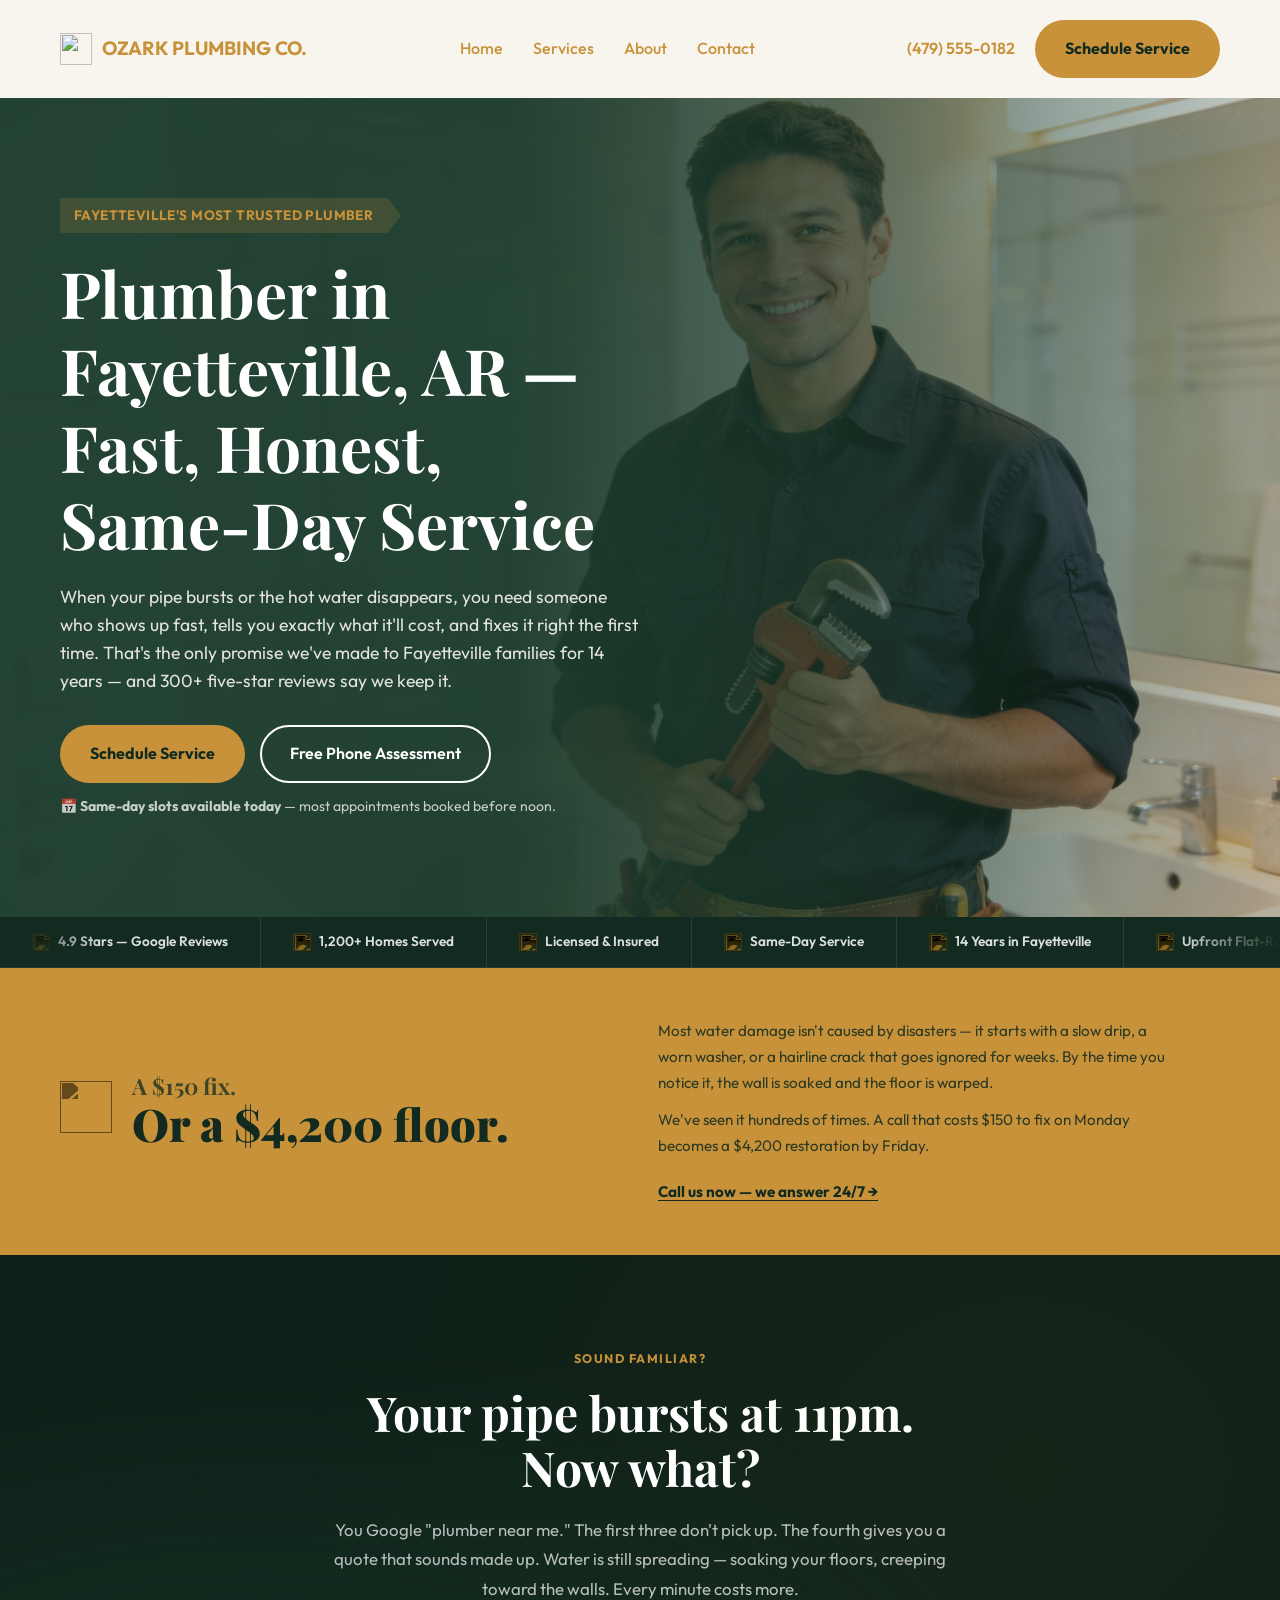
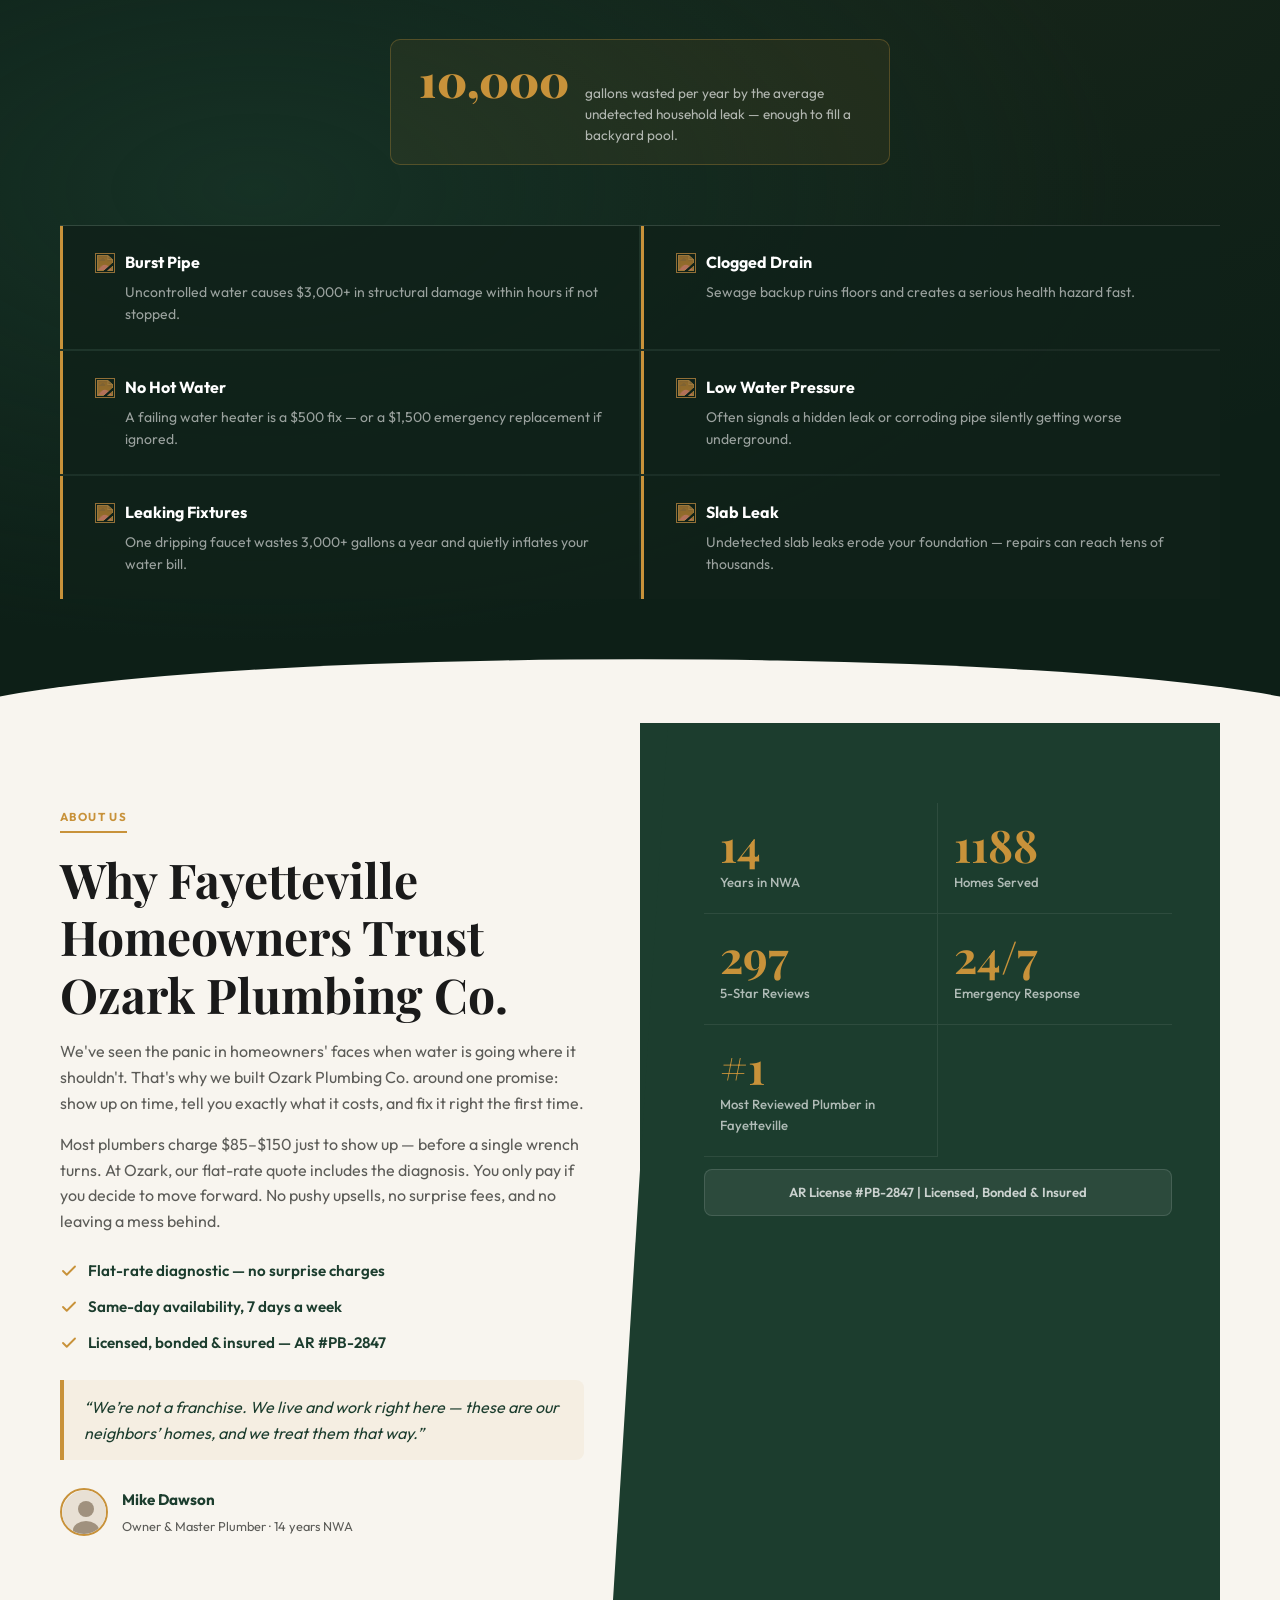
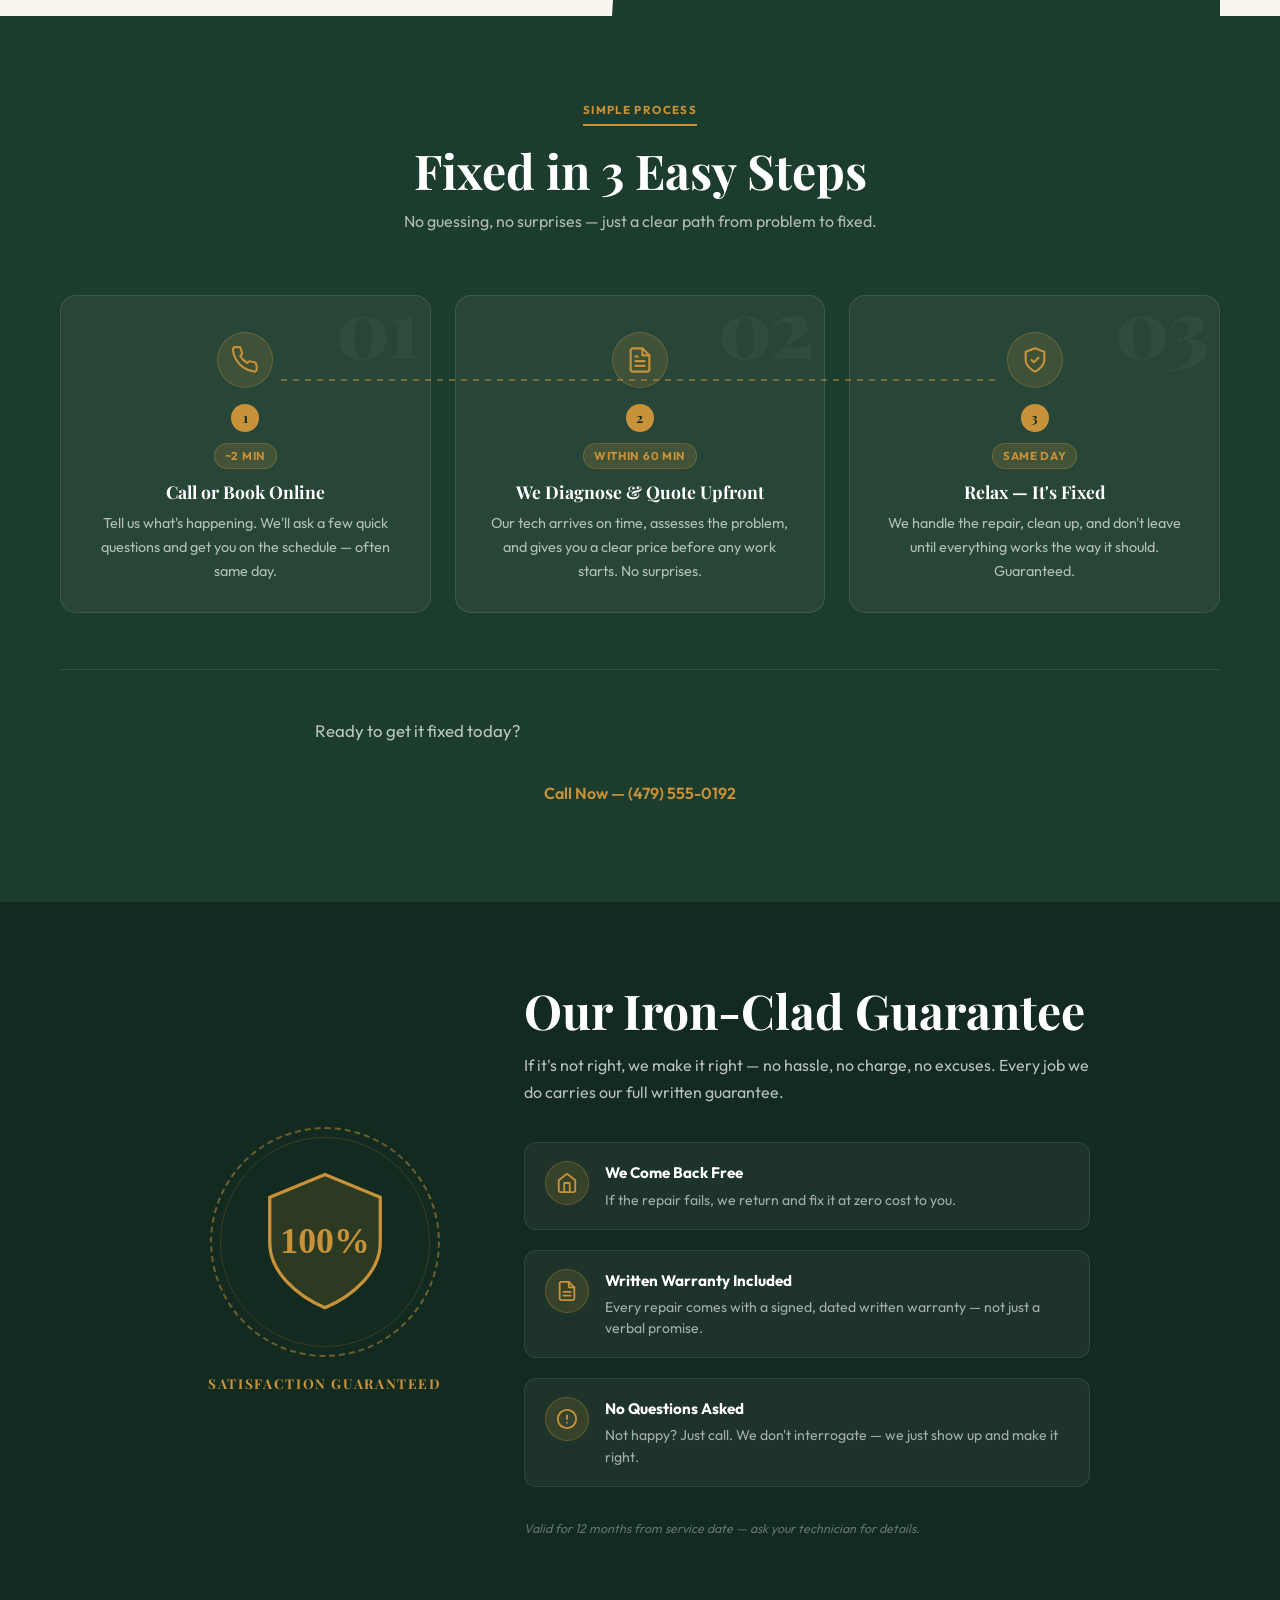
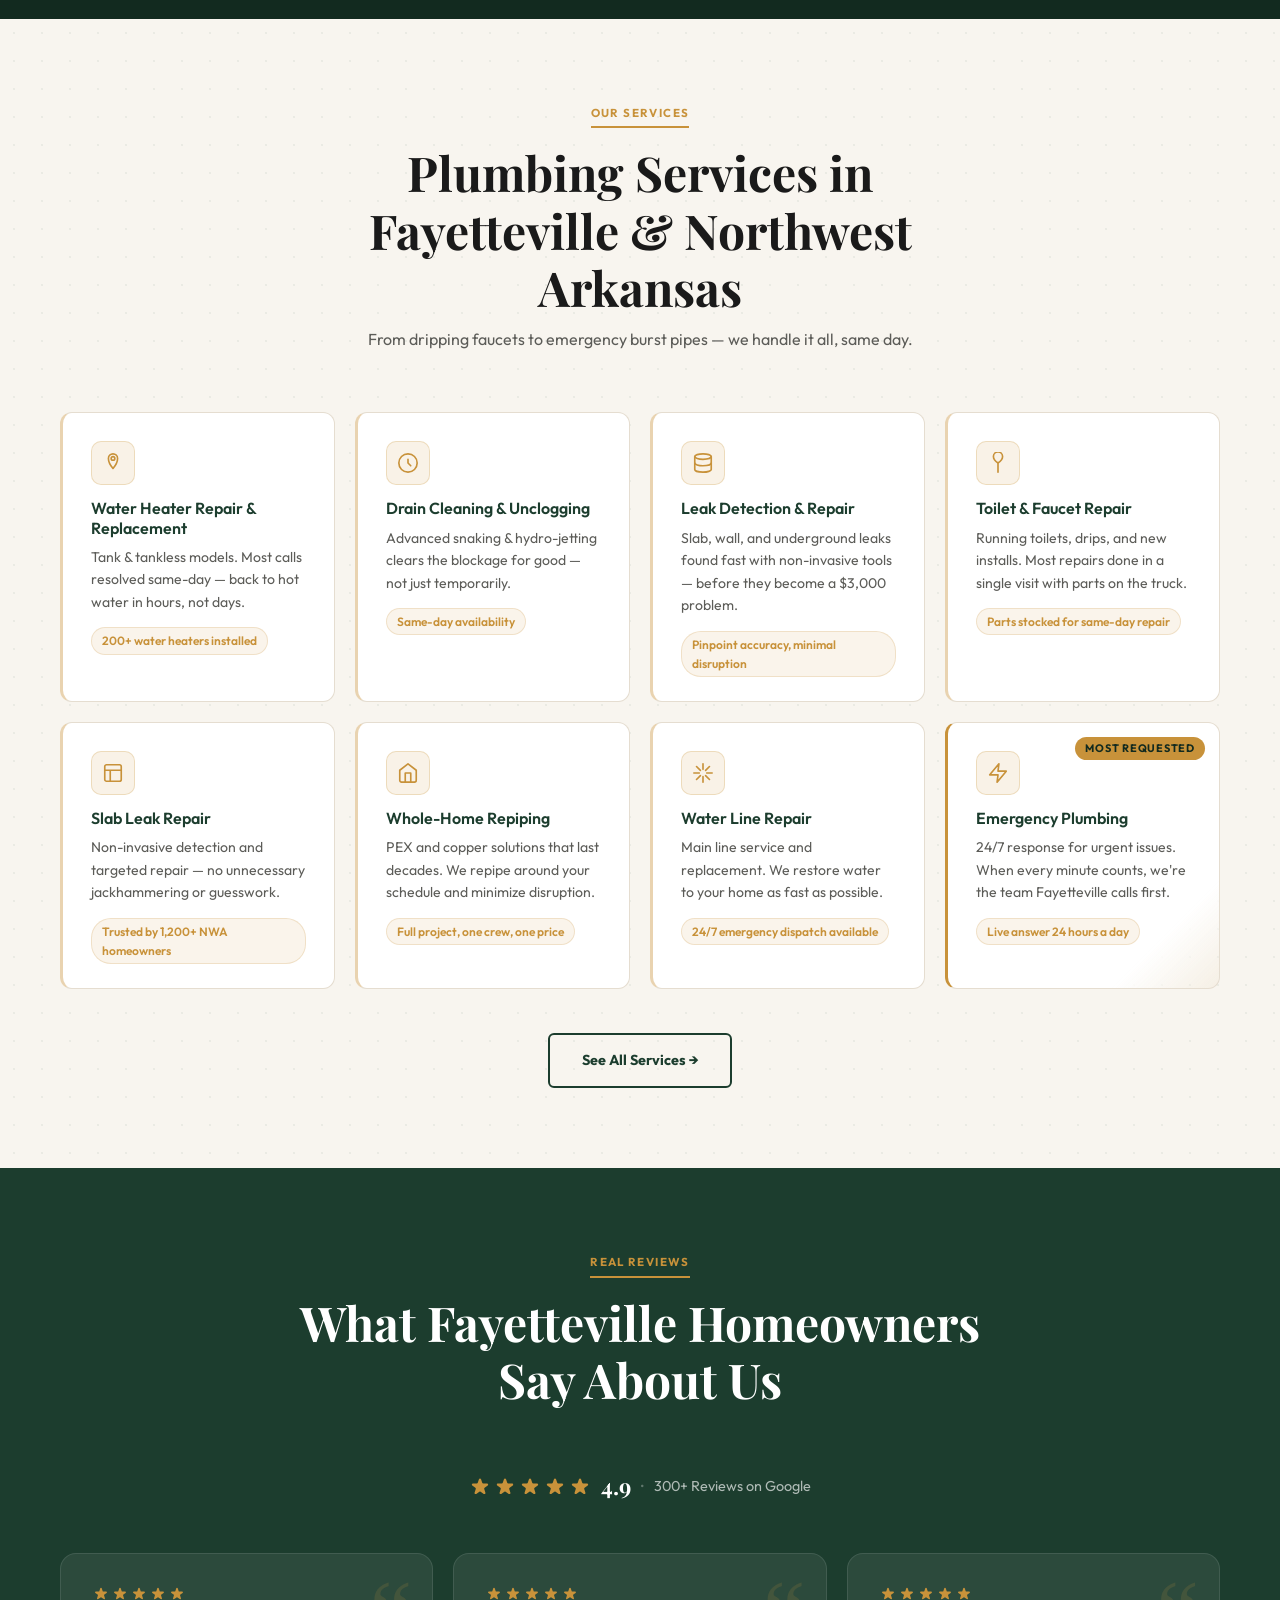
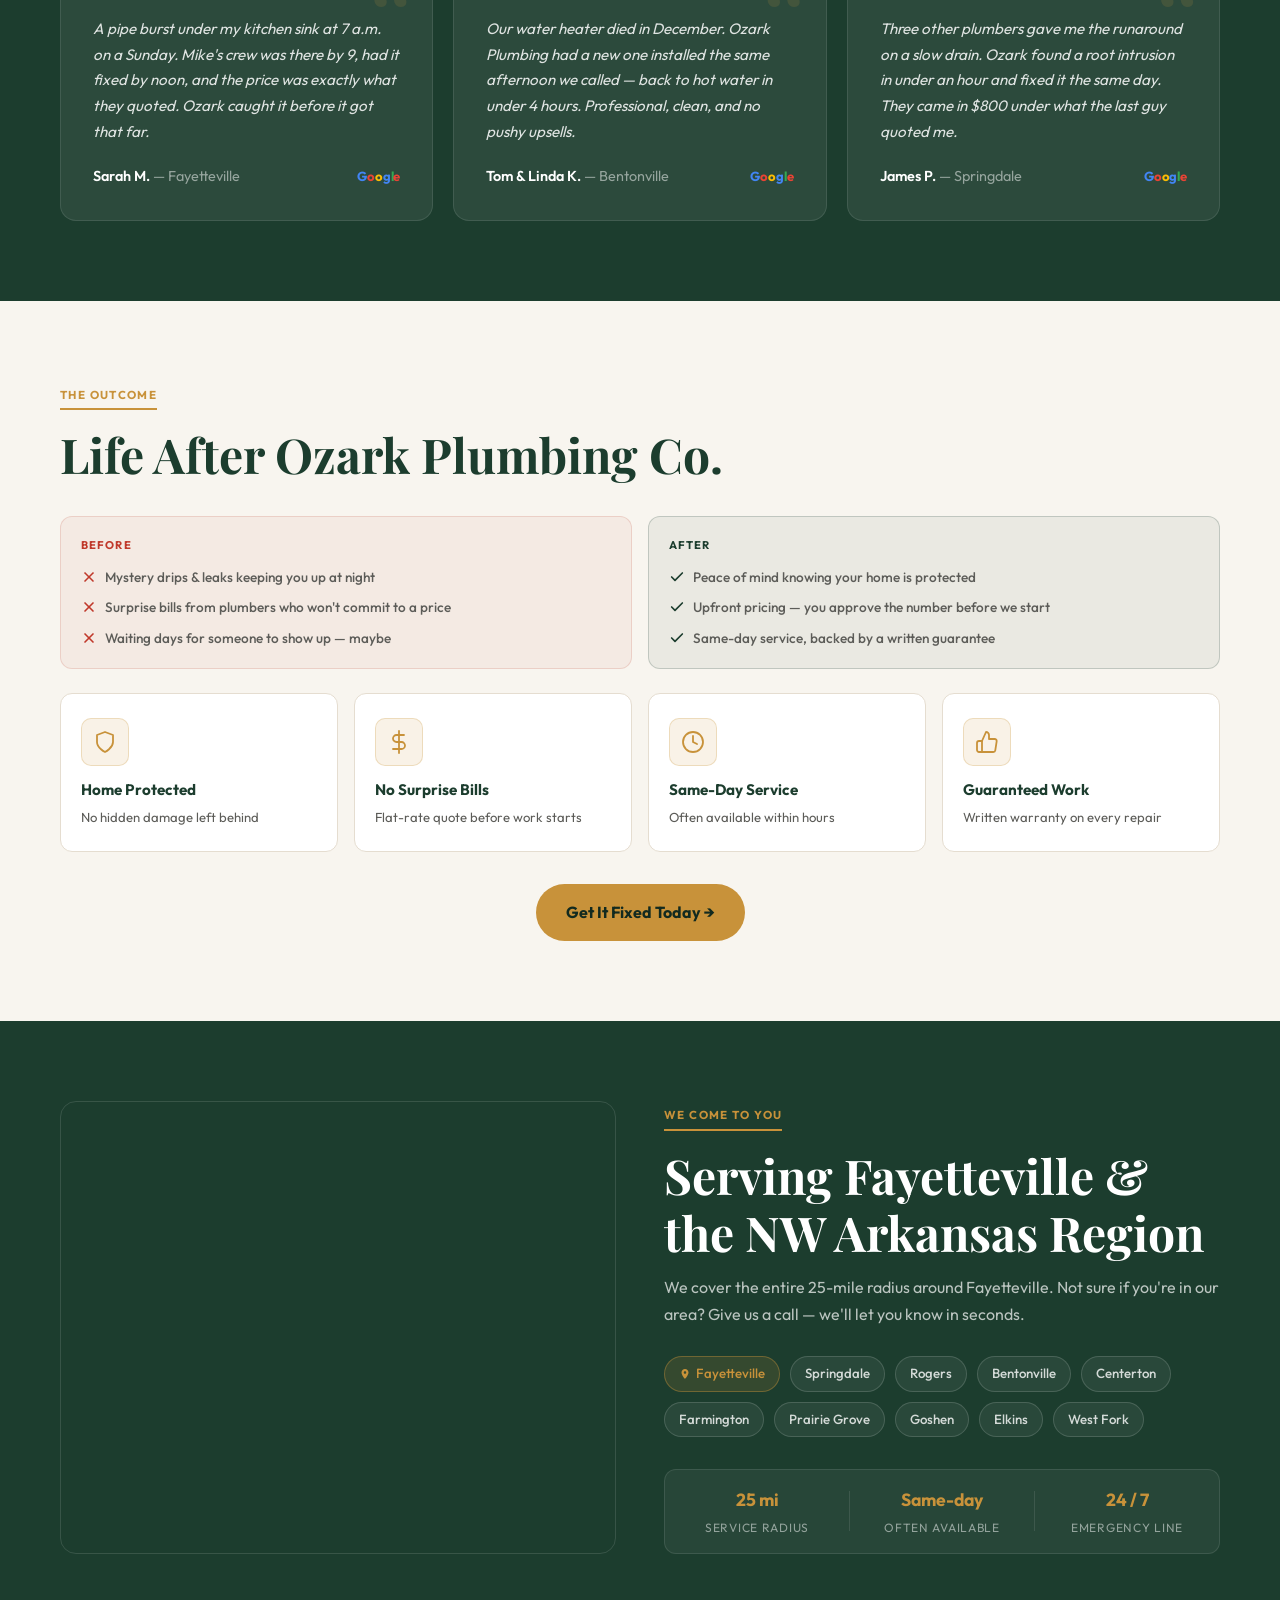
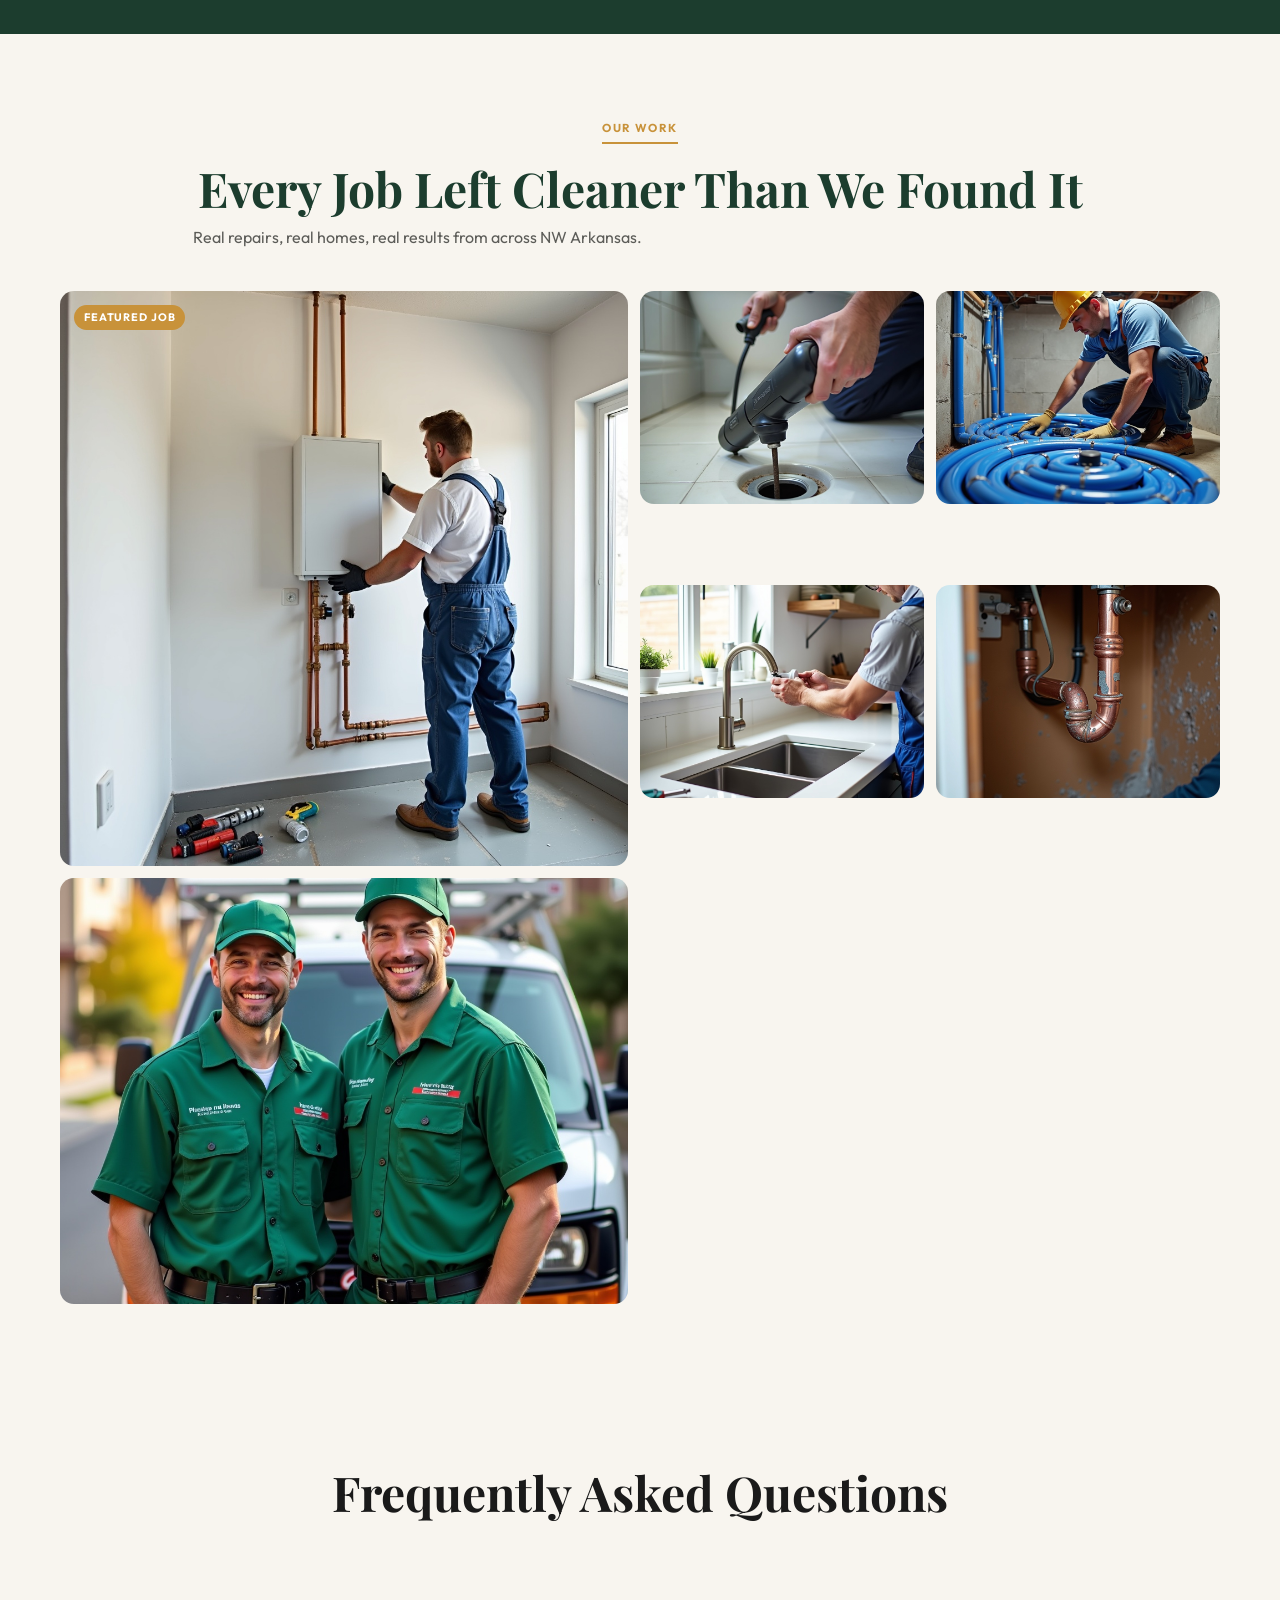
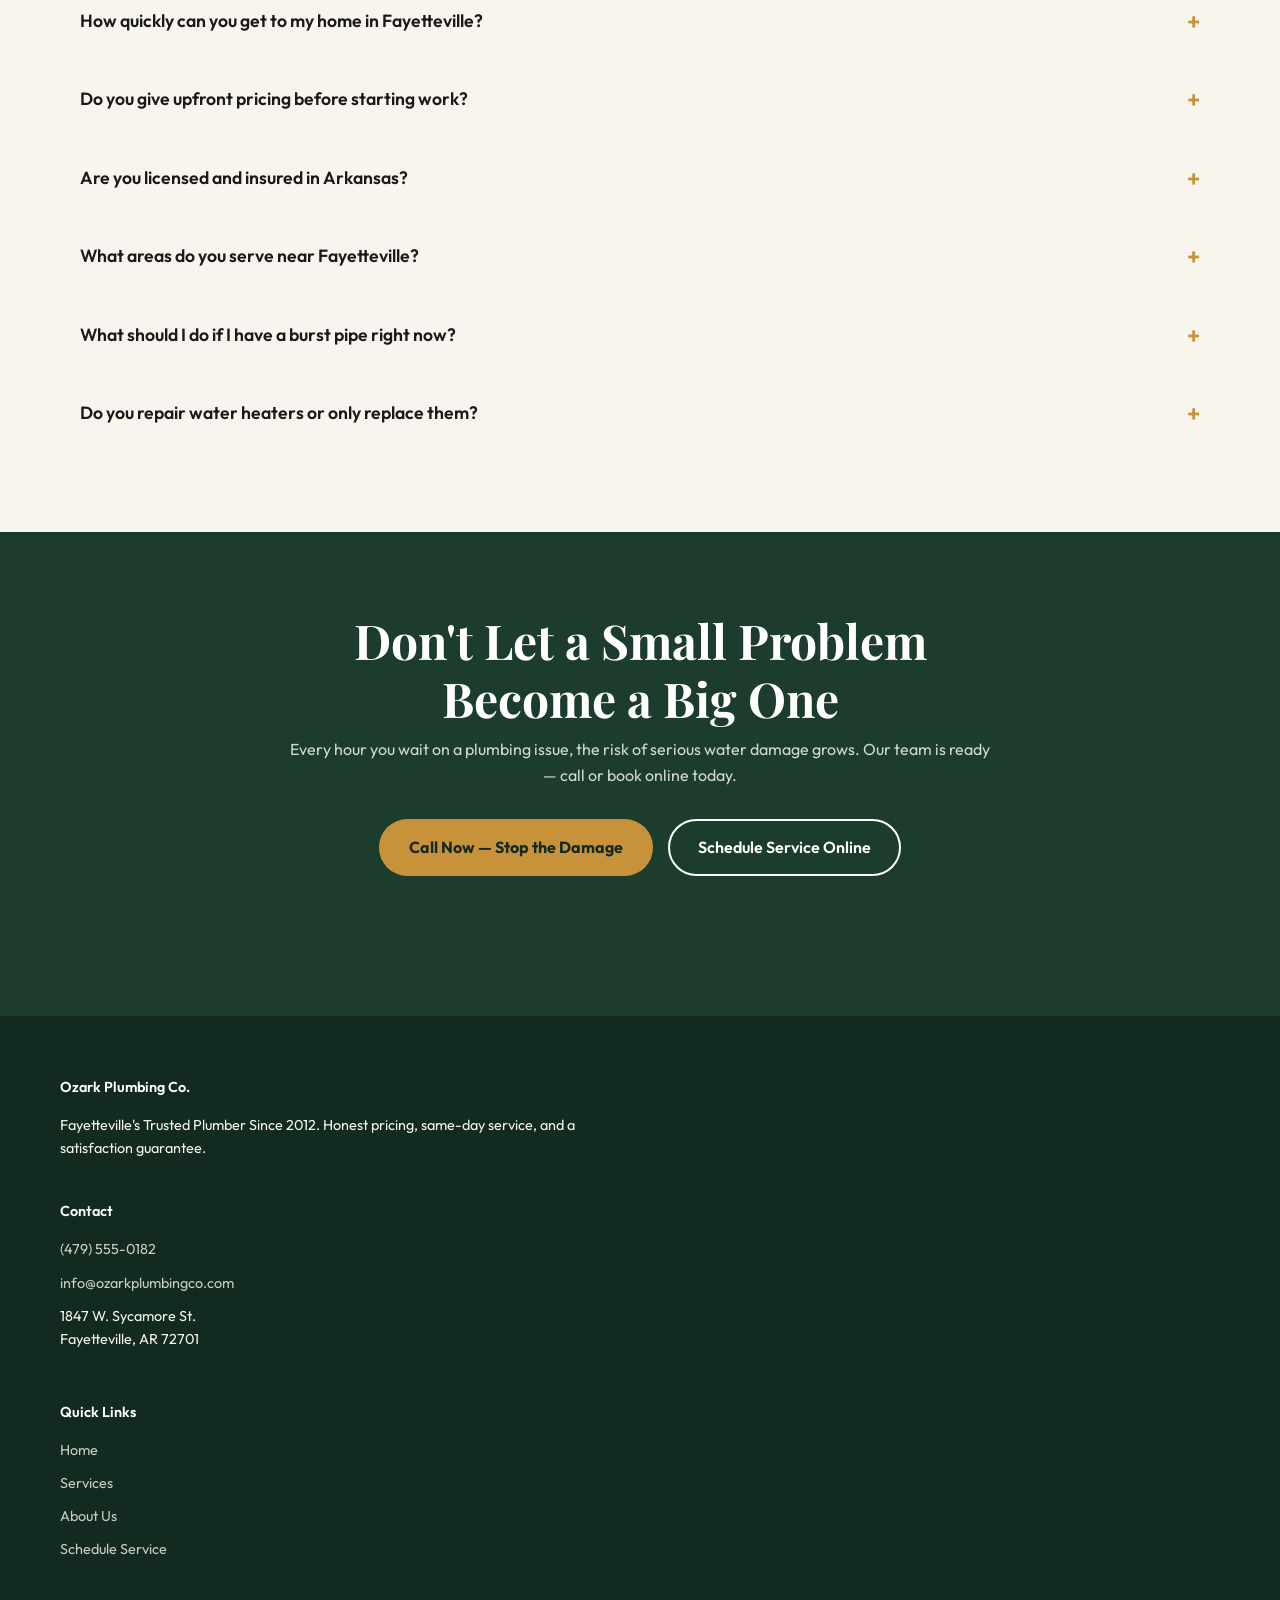
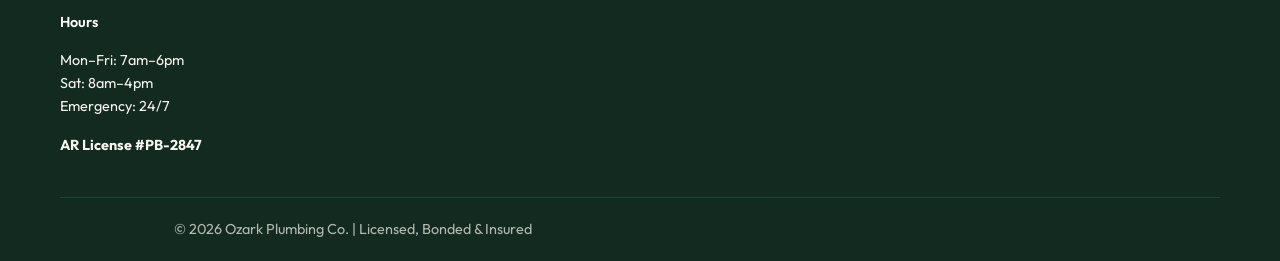
==== index.html @ b58ed6fa "Add AI-generated gallery images for all 6 gallery cards" ====
<!doctype html>
<html lang="en">
  <head>
    <meta charset="UTF-8" />
    <meta name="viewport" content="width=device-width, initial-scale=1.0" />
    <title>
      Plumber Fayetteville AR | Same-Day Service | Ozark Plumbing Co.
    </title>
    <meta
      name="description"
      content="Licensed Fayetteville plumber with 14 years of experience. Upfront pricing, same-day service, and a satisfaction guarantee. Call (479) 555-0182."
    />

    <link rel="preconnect" href="https://fonts.googleapis.com" />
    <link rel="preconnect" href="https://fonts.gstatic.com" crossorigin />
    <link
      href="https://fonts.googleapis.com/css2?family=Playfair+Display:wght@700;900&family=Outfit:wght@400;500;600;700&display=swap"
      rel="stylesheet"
    />

    <link rel="stylesheet" href="css/styles.css" />
    <script src="https://unpkg.com/heroicons@2.1.3/24/outline/index.js"></script>

    <script type="application/ld+json">
      {
        "@context": "https://schema.org",
        "@type": "PlumbingService",
        "name": "Ozark Plumbing Co.",
        "description": "Licensed plumbing company serving Fayetteville AR and Northwest Arkansas. Specializing in same-day repairs, water heaters, drain cleaning, leak detection, and 24/7 emergency plumbing.",
        "url": "https://www.ozarkplumbingco.com",
        "telephone": "+14795550182",
        "email": "info@ozarkplumbingco.com",
        "address": {
          "@type": "PostalAddress",
          "streetAddress": "1847 W. Sycamore St.",
          "addressLocality": "Fayetteville",
          "addressRegion": "AR",
          "postalCode": "72701",
          "addressCountry": "US"
        },
        "geo": {
          "@type": "GeoCoordinates",
          "latitude": 36.0626,
          "longitude": -94.1574
        },
        "areaServed": [
          "Fayetteville AR",
          "Springdale AR",
          "Rogers AR",
          "Bentonville AR",
          "Centerton AR",
          "Farmington AR",
          "Prairie Grove AR",
          "Goshen AR",
          "Elkins AR",
          "West Fork AR"
        ],
        "openingHoursSpecification": [
          {
            "@type": "OpeningHoursSpecification",
            "dayOfWeek": [
              "Monday",
              "Tuesday",
              "Wednesday",
              "Thursday",
              "Friday"
            ],
            "opens": "07:00",
            "closes": "18:00"
          },
          {
            "@type": "OpeningHoursSpecification",
            "dayOfWeek": ["Saturday"],
            "opens": "08:00",
            "closes": "16:00"
          }
        ],
        "foundingDate": "2012",
        "hasCredential": "Arkansas Plumbing License #PB-2847",
        "priceRange": "$$",
        "sameAs": []
      }
    </script>
    <script type="application/ld+json">
      {
        "@context": "https://schema.org",
        "@type": "FAQPage",
        "mainEntity": [
          {
            "@type": "Question",
            "name": "How quickly can you get to my home in Fayetteville?",
            "acceptedAnswer": {
              "@type": "Answer",
              "text": "For standard appointments, we offer same-day service Monday through Friday 7am–6pm and Saturday 8am–4pm. For emergencies, we offer 24/7 dispatch. Most Fayetteville customers see a technician within 2–4 hours of calling."
            }
          },
          {
            "@type": "Question",
            "name": "Do you give upfront pricing before starting work?",
            "acceptedAnswer": {
              "@type": "Answer",
              "text": "Yes. Every technician provides a written quote before any work begins. We use transparent, flat-rate pricing — no hourly surprises or hidden fees."
            }
          },
          {
            "@type": "Question",
            "name": "Are you licensed and insured in Arkansas?",
            "acceptedAnswer": {
              "@type": "Answer",
              "text": "Yes. Ozark Plumbing Co. holds Arkansas Plumbing License #PB-2847 and carries full liability insurance and bonding. Technicians are background-checked and trained to Arkansas state code."
            }
          },
          {
            "@type": "Question",
            "name": "What areas do you serve near Fayetteville?",
            "acceptedAnswer": {
              "@type": "Answer",
              "text": "We serve a 25-mile radius around Fayetteville, including Springdale, Rogers, Bentonville, Centerton, Farmington, Prairie Grove, Goshen, Elkins, and West Fork."
            }
          },
          {
            "@type": "Question",
            "name": "What should I do if I have a burst pipe right now?",
            "acceptedAnswer": {
              "@type": "Answer",
              "text": "Shut off your main water supply valve, then call us at (479) 555-0182 — we answer 24/7. Open faucets to relieve remaining pressure and move valuables away from standing water."
            }
          },
          {
            "@type": "Question",
            "name": "Do you repair water heaters or only replace them?",
            "acceptedAnswer": {
              "@type": "Answer",
              "text": "We do both. Our technicians diagnose whether your water heater can be repaired or needs replacement. We service all major brands and install both tank and tankless units, usually same-day."
            }
          }
        ]
      }
    </script>
  </head>
  <body>
    <!-- ============================== HEADER ============================== -->
    <header id="site-header">
      <div class="container header-container">
        <a href="#" class="logo">
          <img
            src="https://unpkg.com/heroicons@2.1.3/24/outline/wrench-screwdriver.svg"
            class="logo__icon"
          />
          <span>OZARK PLUMBING CO.</span>
        </a>
        <nav class="main-nav">
          <ul>
            <li><a href="index.html">Home</a></li>
            <li><a href="services.html">Services</a></li>
            <li><a href="about.html">About</a></li>
            <li><a href="contact.html">Contact</a></li>
          </ul>
        </nav>
        <div class="header-contact">
          <a href="tel:+14795550182" class="header-phone">(479) 555-0182</a>
          <a href="contact.html" class="btn btn--primary">Schedule Service</a>
        </div>
        <button class="hamburger" aria-label="Open menu">
          <span></span>
          <span></span>
          <span></span>
        </button>
      </div>
    </header>

    <nav class="mobile-nav">
      <ul>
        <li><a href="index.html">Home</a></li>
        <li><a href="services.html">Services</a></li>
        <li><a href="about.html">About</a></li>
        <li><a href="contact.html">Contact</a></li>
        <li>
          <a href="contact.html" class="btn btn--primary">Schedule Service</a>
        </li>
      </ul>
    </nav>

    <main>
      <!-- ============================== HERO ============================== -->
      <section class="section-hero">
        <div class="container hero-container">
          <div class="hero__content">
            <span class="hero__eyebrow"
              >Fayetteville's Most Trusted Plumber</span
            >
            <h1 class="hero__headline">
              Plumber in Fayetteville, AR — Fast, Honest, Same-Day Service
            </h1>
            <p class="hero__subheadline">
              When your pipe bursts or the hot water disappears, you need
              someone who shows up fast, tells you exactly what it'll cost, and
              fixes it right the first time. That's the only promise we've made
              to Fayetteville families for 14 years — and 300+ five-star reviews
              say we keep it.
            </p>
            <div class="hero__cta-group">
              <a href="contact.html" class="btn btn--primary"
                >Schedule Service</a
              >
              <a href="tel:+14795550182" class="btn btn--secondary"
                >Free Phone Assessment</a
              >
            </div>
            <p class="hero__availability">
              📅 <strong>Same-day slots available today</strong> — most
              appointments booked before noon.
            </p>
          </div>
        </div>
      </section>

      <!-- ============================== TRUST BAR ============================== -->
      <section class="section-trust-bar">
        <div class="marquee" aria-hidden="true">
          <div class="marquee__track">
            <div class="trust-bar__item">
              <img
                src="https://unpkg.com/heroicons@2.1.3/24/solid/star.svg"
              /><span>4.9 Stars — Google Reviews</span>
            </div>
            <div class="trust-bar__item">
              <img
                src="https://unpkg.com/heroicons@2.1.3/24/solid/home-modern.svg"
              /><span>1,200+ Homes Served</span>
            </div>
            <div class="trust-bar__item">
              <img
                src="https://unpkg.com/heroicons@2.1.3/24/solid/shield-check.svg"
              /><span>Licensed &amp; Insured</span>
            </div>
            <div class="trust-bar__item">
              <img
                src="https://unpkg.com/heroicons@2.1.3/24/solid/bolt.svg"
              /><span>Same-Day Service</span>
            </div>
            <div class="trust-bar__item">
              <img
                src="https://unpkg.com/heroicons@2.1.3/24/solid/clock.svg"
              /><span>14 Years in Fayetteville</span>
            </div>
            <div class="trust-bar__item">
              <img
                src="https://unpkg.com/heroicons@2.1.3/24/solid/wrench-screwdriver.svg"
              /><span>Upfront Flat-Rate Pricing</span>
            </div>
            <!-- duplicate for seamless loop -->
            <div class="trust-bar__item">
              <img
                src="https://unpkg.com/heroicons@2.1.3/24/solid/star.svg"
              /><span>4.9 Stars — Google Reviews</span>
            </div>
            <div class="trust-bar__item">
              <img
                src="https://unpkg.com/heroicons@2.1.3/24/solid/home-modern.svg"
              /><span>1,200+ Homes Served</span>
            </div>
            <div class="trust-bar__item">
              <img
                src="https://unpkg.com/heroicons@2.1.3/24/solid/shield-check.svg"
              /><span>Licensed &amp; Insured</span>
            </div>
            <div class="trust-bar__item">
              <img
                src="https://unpkg.com/heroicons@2.1.3/24/solid/bolt.svg"
              /><span>Same-Day Service</span>
            </div>
            <div class="trust-bar__item">
              <img
                src="https://unpkg.com/heroicons@2.1.3/24/solid/clock.svg"
              /><span>14 Years in Fayetteville</span>
            </div>
            <div class="trust-bar__item">
              <img
                src="https://unpkg.com/heroicons@2.1.3/24/solid/wrench-screwdriver.svg"
              /><span>Upfront Flat-Rate Pricing</span>
            </div>
          </div>
        </div>
      </section>

      <!-- ============================== STAKES ============================== -->
      <section class="section-stakes reveal">
        <div class="container stakes-container">
          <div class="stakes-left">
            <img
              src="https://unpkg.com/heroicons@2.1.3/24/solid/exclamation-triangle.svg"
              class="stakes-icon"
              aria-hidden="true"
            />
            <div class="stakes-pull">
              <span class="stakes-pull__small">A $150 fix.</span>
              <span class="stakes-pull__big">Or a $4,200 floor.</span>
            </div>
          </div>
          <div class="stakes-right">
            <p>
              Most water damage isn't caused by disasters — it starts with a
              slow drip, a worn washer, or a hairline crack that goes ignored
              for weeks. By the time you notice it, the wall is soaked and the
              floor is warped.
            </p>
            <p>
              We've seen it hundreds of times. A call that costs $150 to fix on
              Monday becomes a $4,200 restoration by Friday.
            </p>
            <a href="tel:+14795550182" class="stakes-cta"
              >Call us now — we answer 24/7 &rarr;</a
            >
          </div>
        </div>
      </section>

      <!-- ============================== PROBLEM ============================== -->
      <section id="about" class="section-problem reveal">
        <div class="container">
          <div class="problem-intro">
            <span class="problem-eyebrow">Sound familiar?</span>
            <h2 class="problem-headline">
              Your pipe bursts at 11pm.<br />Now what?
            </h2>
            <p class="problem-agitate">
              You Google "plumber near me." The first three don't pick up. The
              fourth gives you a quote that sounds made up. Water is still
              spreading — soaking your floors, creeping toward the walls. Every
              minute costs more.
            </p>
            <div class="problem-stat">
              <span class="problem-stat__number">10,000</span>
              <span class="problem-stat__label"
                >gallons wasted per year by the average undetected household
                leak — enough to fill a backyard pool.</span
              >
            </div>
          </div>
          <div class="problem-cards">
            <div class="problem-card">
              <div class="problem-card__name">
                <img
                  src="https://unpkg.com/heroicons@2.1.3/24/outline/exclamation-triangle.svg"
                />Burst Pipe
              </div>
              <div class="problem-card__consequence">
                Uncontrolled water causes $3,000+ in structural damage within
                hours if not stopped.
              </div>
            </div>
            <div class="problem-card">
              <div class="problem-card__name">
                <img
                  src="https://unpkg.com/heroicons@2.1.3/24/outline/arrows-right-left.svg"
                />Clogged Drain
              </div>
              <div class="problem-card__consequence">
                Sewage backup ruins floors and creates a serious health hazard
                fast.
              </div>
            </div>
            <div class="problem-card">
              <div class="problem-card__name">
                <img
                  src="https://unpkg.com/heroicons@2.1.3/24/outline/fire.svg"
                />No Hot Water
              </div>
              <div class="problem-card__consequence">
                A failing water heater is a $500 fix — or a $1,500 emergency
                replacement if ignored.
              </div>
            </div>
            <div class="problem-card">
              <div class="problem-card__name">
                <img
                  src="https://unpkg.com/heroicons@2.1.3/24/outline/arrow-trending-down.svg"
                />Low Water Pressure
              </div>
              <div class="problem-card__consequence">
                Often signals a hidden leak or corroding pipe silently getting
                worse underground.
              </div>
            </div>
            <div class="problem-card">
              <div class="problem-card__name">
                <img
                  src="https://unpkg.com/heroicons@2.1.3/24/outline/beaker.svg"
                />Leaking Fixtures
              </div>
              <div class="problem-card__consequence">
                One dripping faucet wastes 3,000+ gallons a year and quietly
                inflates your water bill.
              </div>
            </div>
            <div class="problem-card">
              <div class="problem-card__name">
                <img
                  src="https://unpkg.com/heroicons@2.1.3/24/outline/viewfinder-circle.svg"
                />Slab Leak
              </div>
              <div class="problem-card__consequence">
                Undetected slab leaks erode your foundation — repairs can reach
                tens of thousands.
              </div>
            </div>
          </div>
        </div>
        <div class="problem-wave"></div>
      </section>

      <!-- ============================== GUIDE ============================== -->
      <section class="section-guide reveal">
        <div class="container guide-container">
          <div class="guide-content">
            <div class="guide-eyebrow">About Us</div>
            <h2>Why Fayetteville Homeowners Trust Ozark Plumbing Co.</h2>
            <p>
              We've seen the panic in homeowners' faces when water is going
              where it shouldn't. That's why we built Ozark Plumbing Co. around
              one promise: show up on time, tell you exactly what it costs, and
              fix it right the first time.
            </p>
            <p>
              Most plumbers charge $85–$150 just to show up — before a single
              wrench turns. At Ozark, our flat-rate quote includes the
              diagnosis. You only pay if you decide to move forward. No pushy
              upsells, no surprise fees, and no leaving a mess behind.
            </p>
            <ul class="guide-trust-list">
              <li>
                <svg
                  xmlns="http://www.w3.org/2000/svg"
                  width="18"
                  height="18"
                  viewBox="0 0 24 24"
                  fill="none"
                  stroke="currentColor"
                  stroke-width="2.5"
                  stroke-linecap="round"
                  stroke-linejoin="round"
                >
                  <polyline points="20 6 9 17 4 12"></polyline>
                </svg>
                Flat-rate diagnostic — no surprise charges
              </li>
              <li>
                <svg
                  xmlns="http://www.w3.org/2000/svg"
                  width="18"
                  height="18"
                  viewBox="0 0 24 24"
                  fill="none"
                  stroke="currentColor"
                  stroke-width="2.5"
                  stroke-linecap="round"
                  stroke-linejoin="round"
                >
                  <polyline points="20 6 9 17 4 12"></polyline>
                </svg>
                Same-day availability, 7 days a week
              </li>
              <li>
                <svg
                  xmlns="http://www.w3.org/2000/svg"
                  width="18"
                  height="18"
                  viewBox="0 0 24 24"
                  fill="none"
                  stroke="currentColor"
                  stroke-width="2.5"
                  stroke-linecap="round"
                  stroke-linejoin="round"
                >
                  <polyline points="20 6 9 17 4 12"></polyline>
                </svg>
                Licensed, bonded &amp; insured — AR #PB-2847
              </li>
            </ul>
            <blockquote class="guide-pull-quote">
              &ldquo;We&rsquo;re not a franchise. We live and work right here —
              these are our neighbors&rsquo; homes, and we treat them that
              way.&rdquo;
            </blockquote>
            <div class="guide-owner">
              <div class="guide-owner__avatar">
                <svg
                  xmlns="http://www.w3.org/2000/svg"
                  width="48"
                  height="48"
                  viewBox="0 0 48 48"
                  fill="none"
                >
                  <circle cx="24" cy="24" r="24" fill="#e8e0d4" />
                  <circle cx="24" cy="19" r="8" fill="#a0917e" />
                  <ellipse cx="24" cy="40" rx="13" ry="9" fill="#a0917e" />
                </svg>
              </div>
              <div class="guide-owner__info">
                <strong>Mike Dawson</strong>
                <span>Owner &amp; Master Plumber · 14 years NWA</span>
              </div>
            </div>
          </div>
          <div class="guide-stats">
            <div class="stat-block">
              <div class="stat-block__value" data-target="14">0</div>
              <div class="stat-block__label">Years in NWA</div>
            </div>
            <div class="stat-block">
              <div class="stat-block__value" data-target="1200">0</div>
              <div class="stat-block__label">Homes Served</div>
            </div>
            <div class="stat-block">
              <div class="stat-block__value" data-target="300">0</div>
              <div class="stat-block__label">5-Star Reviews</div>
            </div>
            <div class="stat-block">
              <div class="stat-block__value">24/7</div>
              <div class="stat-block__label">Emergency Response</div>
            </div>
            <div class="stat-block">
              <div class="stat-block__value">#1</div>
              <div class="stat-block__label">
                Most Reviewed Plumber in Fayetteville
              </div>
            </div>
            <div class="license-badge">
              AR License #PB-2847 | Licensed, Bonded &amp; Insured
            </div>
          </div>
        </div>
      </section>

      <!-- ============================== PLAN ============================== -->
      <section class="section-plan reveal">
        <div class="container">
          <div class="section-header">
            <div class="plan-eyebrow">Simple Process</div>
            <h2>Fixed in 3 Easy Steps</h2>
            <p>
              No guessing, no surprises — just a clear path from problem to
              fixed.
            </p>
          </div>
          <div class="plan-steps">
            <!-- Timeline connector line -->
            <div class="plan-connector" aria-hidden="true"></div>

            <div class="plan-step">
              <div class="plan-step__watermark">01</div>
              <div class="plan-step__icon">
                <svg
                  xmlns="http://www.w3.org/2000/svg"
                  width="28"
                  height="28"
                  viewBox="0 0 24 24"
                  fill="none"
                  stroke="currentColor"
                  stroke-width="1.8"
                  stroke-linecap="round"
                  stroke-linejoin="round"
                >
                  <path
                    d="M22 16.92v3a2 2 0 0 1-2.18 2 19.79 19.79 0 0 1-8.63-3.07A19.5 19.5 0 0 1 4.69 12 19.79 19.79 0 0 1 1.61 3.36 2 2 0 0 1 3.6 1h3a2 2 0 0 1 2 1.72c.127.96.361 1.903.7 2.81a2 2 0 0 1-.45 2.11L7.91 8.6a16 16 0 0 0 6 6l.96-.96a2 2 0 0 1 2.11-.45c.907.339 1.85.573 2.81.7A2 2 0 0 1 21.5 16z"
                  ></path>
                </svg>
              </div>
              <div class="plan-step__number">1</div>
              <span class="plan-step__badge">~2 min</span>
              <h3>Call or Book Online</h3>
              <p>
                Tell us what's happening. We'll ask a few quick questions and
                get you on the schedule — often same day.
              </p>
            </div>

            <div class="plan-step">
              <div class="plan-step__watermark">02</div>
              <div class="plan-step__icon">
                <svg
                  xmlns="http://www.w3.org/2000/svg"
                  width="28"
                  height="28"
                  viewBox="0 0 24 24"
                  fill="none"
                  stroke="currentColor"
                  stroke-width="1.8"
                  stroke-linecap="round"
                  stroke-linejoin="round"
                >
                  <path
                    d="M14 2H6a2 2 0 0 0-2 2v16a2 2 0 0 0 2 2h12a2 2 0 0 0 2-2V8z"
                  ></path>
                  <polyline points="14 2 14 8 20 8"></polyline>
                  <line x1="16" y1="13" x2="8" y2="13"></line>
                  <line x1="16" y1="17" x2="8" y2="17"></line>
                  <polyline points="10 9 9 9 8 9"></polyline>
                </svg>
              </div>
              <div class="plan-step__number">2</div>
              <span class="plan-step__badge">Within 60 min</span>
              <h3>We Diagnose &amp; Quote Upfront</h3>
              <p>
                Our tech arrives on time, assesses the problem, and gives you a
                clear price before any work starts. No surprises.
              </p>
            </div>

            <div class="plan-step">
              <div class="plan-step__watermark">03</div>
              <div class="plan-step__icon">
                <svg
                  xmlns="http://www.w3.org/2000/svg"
                  width="28"
                  height="28"
                  viewBox="0 0 24 24"
                  fill="none"
                  stroke="currentColor"
                  stroke-width="1.8"
                  stroke-linecap="round"
                  stroke-linejoin="round"
                >
                  <path d="M12 22s8-4 8-10V5l-8-3-8 3v7c0 6 8 10 8 10z"></path>
                  <polyline points="9 12 11 14 15 10"></polyline>
                </svg>
              </div>
              <div class="plan-step__number">3</div>
              <span class="plan-step__badge">Same day</span>
              <h3>Relax — It's Fixed</h3>
              <p>
                We handle the repair, clean up, and don't leave until everything
                works the way it should. Guaranteed.
              </p>
            </div>
          </div>

          <div class="plan-cta">
            <p>Ready to get it fixed today?</p>
            <a href="tel:+14795550192" class="btn btn--accent"
              >Call Now — (479) 555-0192</a
            >
          </div>
        </div>
      </section>

      <!-- ============================== GUARANTEE ============================== -->
      <section class="section-guarantee reveal">
        <div class="container">
          <div class="guarantee-inner">
            <!-- Seal -->
            <div class="guarantee-seal">
              <div class="guarantee-seal__ring">
                <svg
                  xmlns="http://www.w3.org/2000/svg"
                  class="guarantee-seal__shield"
                  viewBox="0 0 80 90"
                  fill="none"
                >
                  <path
                    d="M40 4 L74 18 L74 46 C74 64 57 79 40 86 C23 79 6 64 6 46 L6 18 Z"
                    fill="rgba(200,146,58,0.15)"
                    stroke="var(--accent)"
                    stroke-width="2"
                  />
                  <text
                    x="40"
                    y="52"
                    text-anchor="middle"
                    font-family="Georgia, serif"
                    font-size="22"
                    font-weight="700"
                    fill="var(--accent)"
                  >
                    100%
                  </text>
                </svg>
              </div>
              <div class="guarantee-seal__label">Satisfaction Guaranteed</div>
            </div>

            <!-- Headline -->
            <div class="guarantee-body">
              <h2>Our Iron-Clad Guarantee</h2>
              <p class="guarantee-intro">
                If it's not right, we make it right — no hassle, no charge, no
                excuses. Every job we do carries our full written guarantee.
              </p>

              <!-- Three pillars -->
              <div class="guarantee-pillars">
                <div class="guarantee-pillar">
                  <div class="guarantee-pillar__icon">
                    <svg
                      xmlns="http://www.w3.org/2000/svg"
                      width="22"
                      height="22"
                      viewBox="0 0 24 24"
                      fill="none"
                      stroke="currentColor"
                      stroke-width="2"
                      stroke-linecap="round"
                      stroke-linejoin="round"
                    >
                      <path
                        d="M3 9l9-7 9 7v11a2 2 0 0 1-2 2H5a2 2 0 0 1-2-2z"
                      ></path>
                      <polyline points="9 22 9 12 15 12 15 22"></polyline>
                    </svg>
                  </div>
                  <div>
                    <strong>We Come Back Free</strong>
                    <span
                      >If the repair fails, we return and fix it at zero cost to
                      you.</span
                    >
                  </div>
                </div>
                <div class="guarantee-pillar">
                  <div class="guarantee-pillar__icon">
                    <svg
                      xmlns="http://www.w3.org/2000/svg"
                      width="22"
                      height="22"
                      viewBox="0 0 24 24"
                      fill="none"
                      stroke="currentColor"
                      stroke-width="2"
                      stroke-linecap="round"
                      stroke-linejoin="round"
                    >
                      <path
                        d="M14 2H6a2 2 0 0 0-2 2v16a2 2 0 0 0 2 2h12a2 2 0 0 0 2-2V8z"
                      ></path>
                      <polyline points="14 2 14 8 20 8"></polyline>
                      <line x1="16" y1="13" x2="8" y2="13"></line>
                      <line x1="16" y1="17" x2="8" y2="17"></line>
                    </svg>
                  </div>
                  <div>
                    <strong>Written Warranty Included</strong>
                    <span
                      >Every repair comes with a signed, dated written warranty
                      — not just a verbal promise.</span
                    >
                  </div>
                </div>
                <div class="guarantee-pillar">
                  <div class="guarantee-pillar__icon">
                    <svg
                      xmlns="http://www.w3.org/2000/svg"
                      width="22"
                      height="22"
                      viewBox="0 0 24 24"
                      fill="none"
                      stroke="currentColor"
                      stroke-width="2"
                      stroke-linecap="round"
                      stroke-linejoin="round"
                    >
                      <circle cx="12" cy="12" r="10"></circle>
                      <line x1="12" y1="8" x2="12" y2="12"></line>
                      <line x1="12" y1="16" x2="12.01" y2="16"></line>
                    </svg>
                  </div>
                  <div>
                    <strong>No Questions Asked</strong>
                    <span
                      >Not happy? Just call. We don't interrogate — we just show
                      up and make it right.</span
                    >
                  </div>
                </div>
              </div>

              <p class="guarantee-fine">
                Valid for 12 months from service date — ask your technician for
                details.
              </p>
            </div>
          </div>
        </div>
      </section>

      <!-- ============================== SERVICES ============================== -->
      <section id="services" class="section-services reveal">
        <div class="container">
          <div class="section-header">
            <div class="services-eyebrow">Our Services</div>
            <h2>Plumbing Services in Fayetteville &amp; Northwest Arkansas</h2>
            <p>
              From dripping faucets to emergency burst pipes — we handle it all,
              same day.
            </p>
          </div>
          <div class="services-grid">
            <div class="service-card">
              <div class="service-card__icon">
                <svg
                  xmlns="http://www.w3.org/2000/svg"
                  width="22"
                  height="22"
                  viewBox="0 0 24 24"
                  fill="none"
                  stroke="currentColor"
                  stroke-width="1.8"
                  stroke-linecap="round"
                  stroke-linejoin="round"
                >
                  <path
                    d="M12 2a5 5 0 0 1 5 5c0 5-5 11-5 11S7 12 7 7a5 5 0 0 1 5-5z"
                  />
                  <circle cx="12" cy="7" r="2" />
                </svg>
              </div>
              <h3>Water Heater Repair &amp; Replacement</h3>
              <p>
                Tank &amp; tankless models. Most calls resolved same-day — back
                to hot water in hours, not days.
              </p>
              <span class="service-card__stat"
                >200+ water heaters installed</span
              >
            </div>
            <div class="service-card">
              <div class="service-card__icon">
                <svg
                  xmlns="http://www.w3.org/2000/svg"
                  width="22"
                  height="22"
                  viewBox="0 0 24 24"
                  fill="none"
                  stroke="currentColor"
                  stroke-width="1.8"
                  stroke-linecap="round"
                  stroke-linejoin="round"
                >
                  <path
                    d="M12 2C6.48 2 2 6.48 2 12s4.48 10 10 10 10-4.48 10-10S17.52 2 12 2z"
                  />
                  <path d="M12 8v4l3 3" />
                </svg>
              </div>
              <h3>Drain Cleaning &amp; Unclogging</h3>
              <p>
                Advanced snaking &amp; hydro-jetting clears the blockage for
                good — not just temporarily.
              </p>
              <span class="service-card__stat">Same-day availability</span>
            </div>
            <div class="service-card">
              <div class="service-card__icon">
                <svg
                  xmlns="http://www.w3.org/2000/svg"
                  width="22"
                  height="22"
                  viewBox="0 0 24 24"
                  fill="none"
                  stroke="currentColor"
                  stroke-width="1.8"
                  stroke-linecap="round"
                  stroke-linejoin="round"
                >
                  <ellipse cx="12" cy="5" rx="9" ry="3" />
                  <path d="M21 12c0 1.66-4 3-9 3s-9-1.34-9-3" />
                  <path d="M3 5v14c0 1.66 4 3 9 3s9-1.34 9-3V5" />
                </svg>
              </div>
              <h3>Leak Detection &amp; Repair</h3>
              <p>
                Slab, wall, and underground leaks found fast with non-invasive
                tools — before they become a $3,000 problem.
              </p>
              <span class="service-card__stat"
                >Pinpoint accuracy, minimal disruption</span
              >
            </div>
            <div class="service-card">
              <div class="service-card__icon">
                <svg
                  xmlns="http://www.w3.org/2000/svg"
                  width="22"
                  height="22"
                  viewBox="0 0 24 24"
                  fill="none"
                  stroke="currentColor"
                  stroke-width="1.8"
                  stroke-linecap="round"
                  stroke-linejoin="round"
                >
                  <path
                    d="M12 22V12M12 12C12 12 7 9 7 5a5 5 0 0 1 10 0c0 4-5 7-5 7z"
                  />
                </svg>
              </div>
              <h3>Toilet &amp; Faucet Repair</h3>
              <p>
                Running toilets, drips, and new installs. Most repairs done in a
                single visit with parts on the truck.
              </p>
              <span class="service-card__stat"
                >Parts stocked for same-day repair</span
              >
            </div>
            <div class="service-card">
              <div class="service-card__icon">
                <svg
                  xmlns="http://www.w3.org/2000/svg"
                  width="22"
                  height="22"
                  viewBox="0 0 24 24"
                  fill="none"
                  stroke="currentColor"
                  stroke-width="1.8"
                  stroke-linecap="round"
                  stroke-linejoin="round"
                >
                  <rect x="3" y="3" width="18" height="18" rx="2" />
                  <path d="M3 9h18M9 21V9" />
                </svg>
              </div>
              <h3>Slab Leak Repair</h3>
              <p>
                Non-invasive detection and targeted repair — no unnecessary
                jackhammering or guesswork.
              </p>
              <span class="service-card__stat"
                >Trusted by 1,200+ NWA homeowners</span
              >
            </div>
            <div class="service-card">
              <div class="service-card__icon">
                <svg
                  xmlns="http://www.w3.org/2000/svg"
                  width="22"
                  height="22"
                  viewBox="0 0 24 24"
                  fill="none"
                  stroke="currentColor"
                  stroke-width="1.8"
                  stroke-linecap="round"
                  stroke-linejoin="round"
                >
                  <path d="M3 9l9-7 9 7v11a2 2 0 0 1-2 2H5a2 2 0 0 1-2-2z" />
                  <polyline points="9 22 9 12 15 12 15 22" />
                </svg>
              </div>
              <h3>Whole-Home Repiping</h3>
              <p>
                PEX and copper solutions that last decades. We repipe around
                your schedule and minimize disruption.
              </p>
              <span class="service-card__stat"
                >Full project, one crew, one price</span
              >
            </div>
            <div class="service-card">
              <div class="service-card__icon">
                <svg
                  xmlns="http://www.w3.org/2000/svg"
                  width="22"
                  height="22"
                  viewBox="0 0 24 24"
                  fill="none"
                  stroke="currentColor"
                  stroke-width="1.8"
                  stroke-linecap="round"
                  stroke-linejoin="round"
                >
                  <path
                    d="M12 2v6M12 22v-6M4.93 4.93l4.24 4.24M14.83 14.83l4.24 4.24M2 12h6M22 12h-6M4.93 19.07l4.24-4.24M14.83 9.17l4.24-4.24"
                  />
                </svg>
              </div>
              <h3>Water Line Repair</h3>
              <p>
                Main line service and replacement. We restore water to your home
                as fast as possible.
              </p>
              <span class="service-card__stat"
                >24/7 emergency dispatch available</span
              >
            </div>
            <div class="service-card service-card--featured">
              <div class="service-card__badge">Most Requested</div>
              <div class="service-card__icon">
                <svg
                  xmlns="http://www.w3.org/2000/svg"
                  width="22"
                  height="22"
                  viewBox="0 0 24 24"
                  fill="none"
                  stroke="currentColor"
                  stroke-width="1.8"
                  stroke-linecap="round"
                  stroke-linejoin="round"
                >
                  <polygon points="13 2 3 14 12 14 11 22 21 10 12 10 13 2" />
                </svg>
              </div>
              <h3>Emergency Plumbing</h3>
              <p>
                24/7 response for urgent issues. When every minute counts, we're
                the team Fayetteville calls first.
              </p>
              <span class="service-card__stat">Live answer 24 hours a day</span>
            </div>
          </div>
          <div class="services-footer">
            <a href="services.html" class="btn btn--outline"
              >See All Services &rarr;</a
            >
          </div>
        </div>
      </section>

      <!-- ============================== TESTIMONIALS ============================== -->
      <section class="section-testimonials reveal">
        <div class="container">
          <div class="section-header">
            <div class="testimonials-eyebrow">Real Reviews</div>
            <h2>What Fayetteville Homeowners Say About Us</h2>
          </div>

          <!-- Aggregate rating bar -->
          <div class="testimonials-aggregate">
            <div class="testimonials-aggregate__stars">
              <svg
                viewBox="0 0 20 20"
                fill="currentColor"
                width="22"
                height="22"
              >
                <path
                  d="M9.049 2.927c.3-.921 1.603-.921 1.902 0l1.07 3.292a1 1 0 00.95.69h3.462c.969 0 1.371 1.24.588 1.81l-2.8 2.034a1 1 0 00-.364 1.118l1.07 3.292c.3.921-.755 1.688-1.54 1.118l-2.8-2.034a1 1 0 00-1.175 0l-2.8 2.034c-.784.57-1.838-.197-1.539-1.118l1.07-3.292a1 1 0 00-.364-1.118L2.98 8.72c-.783-.57-.38-1.81.588-1.81h3.461a1 1 0 00.951-.69l1.07-3.292z"
                />
              </svg>
              <svg
                viewBox="0 0 20 20"
                fill="currentColor"
                width="22"
                height="22"
              >
                <path
                  d="M9.049 2.927c.3-.921 1.603-.921 1.902 0l1.07 3.292a1 1 0 00.95.69h3.462c.969 0 1.371 1.24.588 1.81l-2.8 2.034a1 1 0 00-.364 1.118l1.07 3.292c.3.921-.755 1.688-1.54 1.118l-2.8-2.034a1 1 0 00-1.175 0l-2.8 2.034c-.784.57-1.838-.197-1.539-1.118l1.07-3.292a1 1 0 00-.364-1.118L2.98 8.72c-.783-.57-.38-1.81.588-1.81h3.461a1 1 0 00.951-.69l1.07-3.292z"
                />
              </svg>
              <svg
                viewBox="0 0 20 20"
                fill="currentColor"
                width="22"
                height="22"
              >
                <path
                  d="M9.049 2.927c.3-.921 1.603-.921 1.902 0l1.07 3.292a1 1 0 00.95.69h3.462c.969 0 1.371 1.24.588 1.81l-2.8 2.034a1 1 0 00-.364 1.118l1.07 3.292c.3.921-.755 1.688-1.54 1.118l-2.8-2.034a1 1 0 00-1.175 0l-2.8 2.034c-.784.57-1.838-.197-1.539-1.118l1.07-3.292a1 1 0 00-.364-1.118L2.98 8.72c-.783-.57-.38-1.81.588-1.81h3.461a1 1 0 00.951-.69l1.07-3.292z"
                />
              </svg>
              <svg
                viewBox="0 0 20 20"
                fill="currentColor"
                width="22"
                height="22"
              >
                <path
                  d="M9.049 2.927c.3-.921 1.603-.921 1.902 0l1.07 3.292a1 1 0 00.95.69h3.462c.969 0 1.371 1.24.588 1.81l-2.8 2.034a1 1 0 00-.364 1.118l1.07 3.292c.3.921-.755 1.688-1.54 1.118l-2.8-2.034a1 1 0 00-1.175 0l-2.8 2.034c-.784.57-1.838-.197-1.539-1.118l1.07-3.292a1 1 0 00-.364-1.118L2.98 8.72c-.783-.57-.38-1.81.588-1.81h3.461a1 1 0 00.951-.69l1.07-3.292z"
                />
              </svg>
              <svg
                viewBox="0 0 20 20"
                fill="currentColor"
                width="22"
                height="22"
              >
                <path
                  d="M9.049 2.927c.3-.921 1.603-.921 1.902 0l1.07 3.292a1 1 0 00.95.69h3.462c.969 0 1.371 1.24.588 1.81l-2.8 2.034a1 1 0 00-.364 1.118l1.07 3.292c.3.921-.755 1.688-1.54 1.118l-2.8-2.034a1 1 0 00-1.175 0l-2.8 2.034c-.784.57-1.838-.197-1.539-1.118l1.07-3.292a1 1 0 00-.364-1.118L2.98 8.72c-.783-.57-.38-1.81.588-1.81h3.461a1 1 0 00.951-.69l1.07-3.292z"
                />
              </svg>
            </div>
            <span class="testimonials-aggregate__score">4.9</span>
            <span class="testimonials-aggregate__divider">·</span>
            <span class="testimonials-aggregate__count"
              >300+ Reviews on Google</span
            >
          </div>

          <div class="testimonials-grid">
            <div class="testimonial-card">
              <div class="testimonial-card__quote" aria-hidden="true">
                &ldquo;
              </div>
              <div class="testimonial-card__stars">
                <svg
                  viewBox="0 0 20 20"
                  fill="currentColor"
                  width="16"
                  height="16"
                >
                  <path
                    d="M9.049 2.927c.3-.921 1.603-.921 1.902 0l1.07 3.292a1 1 0 00.95.69h3.462c.969 0 1.371 1.24.588 1.81l-2.8 2.034a1 1 0 00-.364 1.118l1.07 3.292c.3.921-.755 1.688-1.54 1.118l-2.8-2.034a1 1 0 00-1.175 0l-2.8 2.034c-.784.57-1.838-.197-1.539-1.118l1.07-3.292a1 1 0 00-.364-1.118L2.98 8.72c-.783-.57-.38-1.81.588-1.81h3.461a1 1 0 00.951-.69l1.07-3.292z"
                  />
                </svg>
                <svg
                  viewBox="0 0 20 20"
                  fill="currentColor"
                  width="16"
                  height="16"
                >
                  <path
                    d="M9.049 2.927c.3-.921 1.603-.921 1.902 0l1.07 3.292a1 1 0 00.95.69h3.462c.969 0 1.371 1.24.588 1.81l-2.8 2.034a1 1 0 00-.364 1.118l1.07 3.292c.3.921-.755 1.688-1.54 1.118l-2.8-2.034a1 1 0 00-1.175 0l-2.8 2.034c-.784.57-1.838-.197-1.539-1.118l1.07-3.292a1 1 0 00-.364-1.118L2.98 8.72c-.783-.57-.38-1.81.588-1.81h3.461a1 1 0 00.951-.69l1.07-3.292z"
                  />
                </svg>
                <svg
                  viewBox="0 0 20 20"
                  fill="currentColor"
                  width="16"
                  height="16"
                >
                  <path
                    d="M9.049 2.927c.3-.921 1.603-.921 1.902 0l1.07 3.292a1 1 0 00.95.69h3.462c.969 0 1.371 1.24.588 1.81l-2.8 2.034a1 1 0 00-.364 1.118l1.07 3.292c.3.921-.755 1.688-1.54 1.118l-2.8-2.034a1 1 0 00-1.175 0l-2.8 2.034c-.784.57-1.838-.197-1.539-1.118l1.07-3.292a1 1 0 00-.364-1.118L2.98 8.72c-.783-.57-.38-1.81.588-1.81h3.461a1 1 0 00.951-.69l1.07-3.292z"
                  />
                </svg>
                <svg
                  viewBox="0 0 20 20"
                  fill="currentColor"
                  width="16"
                  height="16"
                >
                  <path
                    d="M9.049 2.927c.3-.921 1.603-.921 1.902 0l1.07 3.292a1 1 0 00.95.69h3.462c.969 0 1.371 1.24.588 1.81l-2.8 2.034a1 1 0 00-.364 1.118l1.07 3.292c.3.921-.755 1.688-1.54 1.118l-2.8-2.034a1 1 0 00-1.175 0l-2.8 2.034c-.784.57-1.838-.197-1.539-1.118l1.07-3.292a1 1 0 00-.364-1.118L2.98 8.72c-.783-.57-.38-1.81.588-1.81h3.461a1 1 0 00.951-.69l1.07-3.292z"
                  />
                </svg>
                <svg
                  viewBox="0 0 20 20"
                  fill="currentColor"
                  width="16"
                  height="16"
                >
                  <path
                    d="M9.049 2.927c.3-.921 1.603-.921 1.902 0l1.07 3.292a1 1 0 00.95.69h3.462c.969 0 1.371 1.24.588 1.81l-2.8 2.034a1 1 0 00-.364 1.118l1.07 3.292c.3.921-.755 1.688-1.54 1.118l-2.8-2.034a1 1 0 00-1.175 0l-2.8 2.034c-.784.57-1.838-.197-1.539-1.118l1.07-3.292a1 1 0 00-.364-1.118L2.98 8.72c-.783-.57-.38-1.81.588-1.81h3.461a1 1 0 00.951-.69l1.07-3.292z"
                  />
                </svg>
              </div>
              <p class="testimonial-card__text">
                A pipe burst under my kitchen sink at 7 a.m. on a Sunday. Mike's
                crew was there by 9, had it fixed by noon, and the price was
                exactly what they quoted. Ozark caught it before it got that
                far.
              </p>
              <div class="testimonial-card__footer">
                <div class="testimonial-card__author">
                  Sarah M. <span>— Fayetteville</span>
                </div>
                <div class="testimonial-card__source">
                  <span class="google-dots"
                    ><span style="color: #4285f4">G</span
                    ><span style="color: #ea4335">o</span
                    ><span style="color: #fbbc05">o</span
                    ><span style="color: #4285f4">g</span
                    ><span style="color: #34a853">l</span
                    ><span style="color: #ea4335">e</span></span
                  >
                </div>
              </div>
            </div>

            <div class="testimonial-card">
              <div class="testimonial-card__quote" aria-hidden="true">
                &ldquo;
              </div>
              <div class="testimonial-card__stars">
                <svg
                  viewBox="0 0 20 20"
                  fill="currentColor"
                  width="16"
                  height="16"
                >
                  <path
                    d="M9.049 2.927c.3-.921 1.603-.921 1.902 0l1.07 3.292a1 1 0 00.95.69h3.462c.969 0 1.371 1.24.588 1.81l-2.8 2.034a1 1 0 00-.364 1.118l1.07 3.292c.3.921-.755 1.688-1.54 1.118l-2.8-2.034a1 1 0 00-1.175 0l-2.8 2.034c-.784.57-1.838-.197-1.539-1.118l1.07-3.292a1 1 0 00-.364-1.118L2.98 8.72c-.783-.57-.38-1.81.588-1.81h3.461a1 1 0 00.951-.69l1.07-3.292z"
                  />
                </svg>
                <svg
                  viewBox="0 0 20 20"
                  fill="currentColor"
                  width="16"
                  height="16"
                >
                  <path
                    d="M9.049 2.927c.3-.921 1.603-.921 1.902 0l1.07 3.292a1 1 0 00.95.69h3.462c.969 0 1.371 1.24.588 1.81l-2.8 2.034a1 1 0 00-.364 1.118l1.07 3.292c.3.921-.755 1.688-1.54 1.118l-2.8-2.034a1 1 0 00-1.175 0l-2.8 2.034c-.784.57-1.838-.197-1.539-1.118l1.07-3.292a1 1 0 00-.364-1.118L2.98 8.72c-.783-.57-.38-1.81.588-1.81h3.461a1 1 0 00.951-.69l1.07-3.292z"
                  />
                </svg>
                <svg
                  viewBox="0 0 20 20"
                  fill="currentColor"
                  width="16"
                  height="16"
                >
                  <path
                    d="M9.049 2.927c.3-.921 1.603-.921 1.902 0l1.07 3.292a1 1 0 00.95.69h3.462c.969 0 1.371 1.24.588 1.81l-2.8 2.034a1 1 0 00-.364 1.118l1.07 3.292c.3.921-.755 1.688-1.54 1.118l-2.8-2.034a1 1 0 00-1.175 0l-2.8 2.034c-.784.57-1.838-.197-1.539-1.118l1.07-3.292a1 1 0 00-.364-1.118L2.98 8.72c-.783-.57-.38-1.81.588-1.81h3.461a1 1 0 00.951-.69l1.07-3.292z"
                  />
                </svg>
                <svg
                  viewBox="0 0 20 20"
                  fill="currentColor"
                  width="16"
                  height="16"
                >
                  <path
                    d="M9.049 2.927c.3-.921 1.603-.921 1.902 0l1.07 3.292a1 1 0 00.95.69h3.462c.969 0 1.371 1.24.588 1.81l-2.8 2.034a1 1 0 00-.364 1.118l1.07 3.292c.3.921-.755 1.688-1.54 1.118l-2.8-2.034a1 1 0 00-1.175 0l-2.8 2.034c-.784.57-1.838-.197-1.539-1.118l1.07-3.292a1 1 0 00-.364-1.118L2.98 8.72c-.783-.57-.38-1.81.588-1.81h3.461a1 1 0 00.951-.69l1.07-3.292z"
                  />
                </svg>
                <svg
                  viewBox="0 0 20 20"
                  fill="currentColor"
                  width="16"
                  height="16"
                >
                  <path
                    d="M9.049 2.927c.3-.921 1.603-.921 1.902 0l1.07 3.292a1 1 0 00.95.69h3.462c.969 0 1.371 1.24.588 1.81l-2.8 2.034a1 1 0 00-.364 1.118l1.07 3.292c.3.921-.755 1.688-1.54 1.118l-2.8-2.034a1 1 0 00-1.175 0l-2.8 2.034c-.784.57-1.838-.197-1.539-1.118l1.07-3.292a1 1 0 00-.364-1.118L2.98 8.72c-.783-.57-.38-1.81.588-1.81h3.461a1 1 0 00.951-.69l1.07-3.292z"
                  />
                </svg>
              </div>
              <p class="testimonial-card__text">
                Our water heater died in December. Ozark Plumbing had a new one
                installed the same afternoon we called — back to hot water in
                under 4 hours. Professional, clean, and no pushy upsells.
              </p>
              <div class="testimonial-card__footer">
                <div class="testimonial-card__author">
                  Tom &amp; Linda K. <span>— Bentonville</span>
                </div>
                <div class="testimonial-card__source">
                  <span class="google-dots"
                    ><span style="color: #4285f4">G</span
                    ><span style="color: #ea4335">o</span
                    ><span style="color: #fbbc05">o</span
                    ><span style="color: #4285f4">g</span
                    ><span style="color: #34a853">l</span
                    ><span style="color: #ea4335">e</span></span
                  >
                </div>
              </div>
            </div>

            <div class="testimonial-card">
              <div class="testimonial-card__quote" aria-hidden="true">
                &ldquo;
              </div>
              <div class="testimonial-card__stars">
                <svg
                  viewBox="0 0 20 20"
                  fill="currentColor"
                  width="16"
                  height="16"
                >
                  <path
                    d="M9.049 2.927c.3-.921 1.603-.921 1.902 0l1.07 3.292a1 1 0 00.95.69h3.462c.969 0 1.371 1.24.588 1.81l-2.8 2.034a1 1 0 00-.364 1.118l1.07 3.292c.3.921-.755 1.688-1.54 1.118l-2.8-2.034a1 1 0 00-1.175 0l-2.8 2.034c-.784.57-1.838-.197-1.539-1.118l1.07-3.292a1 1 0 00-.364-1.118L2.98 8.72c-.783-.57-.38-1.81.588-1.81h3.461a1 1 0 00.951-.69l1.07-3.292z"
                  />
                </svg>
                <svg
                  viewBox="0 0 20 20"
                  fill="currentColor"
                  width="16"
                  height="16"
                >
                  <path
                    d="M9.049 2.927c.3-.921 1.603-.921 1.902 0l1.07 3.292a1 1 0 00.95.69h3.462c.969 0 1.371 1.24.588 1.81l-2.8 2.034a1 1 0 00-.364 1.118l1.07 3.292c.3.921-.755 1.688-1.54 1.118l-2.8-2.034a1 1 0 00-1.175 0l-2.8 2.034c-.784.57-1.838-.197-1.539-1.118l1.07-3.292a1 1 0 00-.364-1.118L2.98 8.72c-.783-.57-.38-1.81.588-1.81h3.461a1 1 0 00.951-.69l1.07-3.292z"
                  />
                </svg>
                <svg
                  viewBox="0 0 20 20"
                  fill="currentColor"
                  width="16"
                  height="16"
                >
                  <path
                    d="M9.049 2.927c.3-.921 1.603-.921 1.902 0l1.07 3.292a1 1 0 00.95.69h3.462c.969 0 1.371 1.24.588 1.81l-2.8 2.034a1 1 0 00-.364 1.118l1.07 3.292c.3.921-.755 1.688-1.54 1.118l-2.8-2.034a1 1 0 00-1.175 0l-2.8 2.034c-.784.57-1.838-.197-1.539-1.118l1.07-3.292a1 1 0 00-.364-1.118L2.98 8.72c-.783-.57-.38-1.81.588-1.81h3.461a1 1 0 00.951-.69l1.07-3.292z"
                  />
                </svg>
                <svg
                  viewBox="0 0 20 20"
                  fill="currentColor"
                  width="16"
                  height="16"
                >
                  <path
                    d="M9.049 2.927c.3-.921 1.603-.921 1.902 0l1.07 3.292a1 1 0 00.95.69h3.462c.969 0 1.371 1.24.588 1.81l-2.8 2.034a1 1 0 00-.364 1.118l1.07 3.292c.3.921-.755 1.688-1.54 1.118l-2.8-2.034a1 1 0 00-1.175 0l-2.8 2.034c-.784.57-1.838-.197-1.539-1.118l1.07-3.292a1 1 0 00-.364-1.118L2.98 8.72c-.783-.57-.38-1.81.588-1.81h3.461a1 1 0 00.951-.69l1.07-3.292z"
                  />
                </svg>
                <svg
                  viewBox="0 0 20 20"
                  fill="currentColor"
                  width="16"
                  height="16"
                >
                  <path
                    d="M9.049 2.927c.3-.921 1.603-.921 1.902 0l1.07 3.292a1 1 0 00.95.69h3.462c.969 0 1.371 1.24.588 1.81l-2.8 2.034a1 1 0 00-.364 1.118l1.07 3.292c.3.921-.755 1.688-1.54 1.118l-2.8-2.034a1 1 0 00-1.175 0l-2.8 2.034c-.784.57-1.838-.197-1.539-1.118l1.07-3.292a1 1 0 00-.364-1.118L2.98 8.72c-.783-.57-.38-1.81.588-1.81h3.461a1 1 0 00.951-.69l1.07-3.292z"
                  />
                </svg>
              </div>
              <p class="testimonial-card__text">
                Three other plumbers gave me the runaround on a slow drain.
                Ozark found a root intrusion in under an hour and fixed it the
                same day. They came in $800 under what the last guy quoted me.
              </p>
              <div class="testimonial-card__footer">
                <div class="testimonial-card__author">
                  James P. <span>— Springdale</span>
                </div>
                <div class="testimonial-card__source">
                  <span class="google-dots"
                    ><span style="color: #4285f4">G</span
                    ><span style="color: #ea4335">o</span
                    ><span style="color: #fbbc05">o</span
                    ><span style="color: #4285f4">g</span
                    ><span style="color: #34a853">l</span
                    ><span style="color: #ea4335">e</span></span
                  >
                </div>
              </div>
            </div>
          </div>
        </div>
      </section>

      <!-- ============================== SUCCESS ============================== -->
      <section class="section-success reveal">
        <div class="container">
          <div class="success-header">
            <div class="success-eyebrow">The Outcome</div>
            <h2>Life After Ozark Plumbing Co.</h2>
          </div>

          <div class="success-contrast">
            <div class="success-before">
              <div
                class="success-contrast__label success-contrast__label--before"
              >
                Before
              </div>
              <ul>
                <li>
                  <svg
                    xmlns="http://www.w3.org/2000/svg"
                    width="16"
                    height="16"
                    viewBox="0 0 24 24"
                    fill="none"
                    stroke="currentColor"
                    stroke-width="2.5"
                    stroke-linecap="round"
                    stroke-linejoin="round"
                  >
                    <line x1="18" y1="6" x2="6" y2="18" />
                    <line x1="6" y1="6" x2="18" y2="18" />
                  </svg>
                  Mystery drips &amp; leaks keeping you up at night
                </li>
                <li>
                  <svg
                    xmlns="http://www.w3.org/2000/svg"
                    width="16"
                    height="16"
                    viewBox="0 0 24 24"
                    fill="none"
                    stroke="currentColor"
                    stroke-width="2.5"
                    stroke-linecap="round"
                    stroke-linejoin="round"
                  >
                    <line x1="18" y1="6" x2="6" y2="18" />
                    <line x1="6" y1="6" x2="18" y2="18" />
                  </svg>
                  Surprise bills from plumbers who won't commit to a price
                </li>
                <li>
                  <svg
                    xmlns="http://www.w3.org/2000/svg"
                    width="16"
                    height="16"
                    viewBox="0 0 24 24"
                    fill="none"
                    stroke="currentColor"
                    stroke-width="2.5"
                    stroke-linecap="round"
                    stroke-linejoin="round"
                  >
                    <line x1="18" y1="6" x2="6" y2="18" />
                    <line x1="6" y1="6" x2="18" y2="18" />
                  </svg>
                  Waiting days for someone to show up — maybe
                </li>
              </ul>
            </div>
            <div class="success-after">
              <div
                class="success-contrast__label success-contrast__label--after"
              >
                After
              </div>
              <ul>
                <li>
                  <svg
                    xmlns="http://www.w3.org/2000/svg"
                    width="16"
                    height="16"
                    viewBox="0 0 24 24"
                    fill="none"
                    stroke="currentColor"
                    stroke-width="2.5"
                    stroke-linecap="round"
                    stroke-linejoin="round"
                  >
                    <polyline points="20 6 9 17 4 12" />
                  </svg>
                  Peace of mind knowing your home is protected
                </li>
                <li>
                  <svg
                    xmlns="http://www.w3.org/2000/svg"
                    width="16"
                    height="16"
                    viewBox="0 0 24 24"
                    fill="none"
                    stroke="currentColor"
                    stroke-width="2.5"
                    stroke-linecap="round"
                    stroke-linejoin="round"
                  >
                    <polyline points="20 6 9 17 4 12" />
                  </svg>
                  Upfront pricing — you approve the number before we start
                </li>
                <li>
                  <svg
                    xmlns="http://www.w3.org/2000/svg"
                    width="16"
                    height="16"
                    viewBox="0 0 24 24"
                    fill="none"
                    stroke="currentColor"
                    stroke-width="2.5"
                    stroke-linecap="round"
                    stroke-linejoin="round"
                  >
                    <polyline points="20 6 9 17 4 12" />
                  </svg>
                  Same-day service, backed by a written guarantee
                </li>
              </ul>
            </div>
          </div>

          <div class="success-outcomes">
            <div class="success-outcome">
              <div class="success-outcome__icon">
                <svg
                  xmlns="http://www.w3.org/2000/svg"
                  width="24"
                  height="24"
                  viewBox="0 0 24 24"
                  fill="none"
                  stroke="currentColor"
                  stroke-width="1.8"
                  stroke-linecap="round"
                  stroke-linejoin="round"
                >
                  <path d="M12 22s8-4 8-10V5l-8-3-8 3v7c0 6 8 10 8 10z" />
                </svg>
              </div>
              <strong>Home Protected</strong>
              <span>No hidden damage left behind</span>
            </div>
            <div class="success-outcome">
              <div class="success-outcome__icon">
                <svg
                  xmlns="http://www.w3.org/2000/svg"
                  width="24"
                  height="24"
                  viewBox="0 0 24 24"
                  fill="none"
                  stroke="currentColor"
                  stroke-width="1.8"
                  stroke-linecap="round"
                  stroke-linejoin="round"
                >
                  <line x1="12" y1="1" x2="12" y2="23" />
                  <path d="M17 5H9.5a3.5 3.5 0 0 0 0 7h5a3.5 3.5 0 0 1 0 7H6" />
                </svg>
              </div>
              <strong>No Surprise Bills</strong>
              <span>Flat-rate quote before work starts</span>
            </div>
            <div class="success-outcome">
              <div class="success-outcome__icon">
                <svg
                  xmlns="http://www.w3.org/2000/svg"
                  width="24"
                  height="24"
                  viewBox="0 0 24 24"
                  fill="none"
                  stroke="currentColor"
                  stroke-width="1.8"
                  stroke-linecap="round"
                  stroke-linejoin="round"
                >
                  <circle cx="12" cy="12" r="10" />
                  <polyline points="12 6 12 12 16 14" />
                </svg>
              </div>
              <strong>Same-Day Service</strong>
              <span>Often available within hours</span>
            </div>
            <div class="success-outcome">
              <div class="success-outcome__icon">
                <svg
                  xmlns="http://www.w3.org/2000/svg"
                  width="24"
                  height="24"
                  viewBox="0 0 24 24"
                  fill="none"
                  stroke="currentColor"
                  stroke-width="1.8"
                  stroke-linecap="round"
                  stroke-linejoin="round"
                >
                  <path
                    d="M14 9V5a3 3 0 0 0-3-3l-4 9v11h11.28a2 2 0 0 0 2-1.7l1.38-9a2 2 0 0 0-2-2.3H14z"
                  />
                  <path d="M7 22H4a2 2 0 0 1-2-2v-7a2 2 0 0 1 2-2h3" />
                </svg>
              </div>
              <strong>Guaranteed Work</strong>
              <span>Written warranty on every repair</span>
            </div>
          </div>

          <div class="success-cta">
            <a href="tel:+14795550192" class="btn btn--primary"
              >Get It Fixed Today &rarr;</a
            >
          </div>
        </div>
      </section>

      <!-- ============================== SERVICE AREA ============================== -->
      <section class="section-service-area reveal">
        <div class="container service-area-container">
          <div class="service-area-map">
            <div class="service-area-map__inner">
              <iframe
                src="https://www.google.com/maps/embed?pb=!1m14!1m12!1m3!1d104000!2d-94.1574!3d36.0626!2m3!1f0!2f0!3f0!3m2!1i1024!2i768!4f13.1!5e0!3m2!1sen!2sus!4v1712000000000!5m2!1sen!2sus"
                width="100%"
                height="100%"
                style="border: 0"
                allowfullscreen=""
                loading="lazy"
                referrerpolicy="no-referrer-when-downgrade"
                title="Ozark Plumbing Co. service area around Fayetteville, AR"
              ></iframe>
            </div>
          </div>

          <div class="service-area-content">
            <div class="service-area-eyebrow">We Come to You</div>
            <h2>Serving Fayetteville &amp; the NW Arkansas Region</h2>
            <p>
              We cover the entire 25-mile radius around Fayetteville. Not sure
              if you're in our area? Give us a call &mdash; we'll let you know
              in seconds.
            </p>

            <div class="area-chips">
              <span class="area-chip area-chip--primary">
                <svg
                  xmlns="http://www.w3.org/2000/svg"
                  width="12"
                  height="12"
                  viewBox="0 0 24 24"
                  fill="currentColor"
                >
                  <path
                    d="M12 2C8.13 2 5 5.13 5 9c0 5.25 7 13 7 13s7-7.75 7-13c0-3.87-3.13-7-7-7zm0 9.5c-1.38 0-2.5-1.12-2.5-2.5s1.12-2.5 2.5-2.5 2.5 1.12 2.5 2.5-1.12 2.5-2.5 2.5z"
                  />
                </svg>
                Fayetteville
              </span>
              <span class="area-chip">Springdale</span>
              <span class="area-chip">Rogers</span>
              <span class="area-chip">Bentonville</span>
              <span class="area-chip">Centerton</span>
              <span class="area-chip">Farmington</span>
              <span class="area-chip">Prairie Grove</span>
              <span class="area-chip">Goshen</span>
              <span class="area-chip">Elkins</span>
              <span class="area-chip">West Fork</span>
            </div>

            <div class="service-area-stat">
              <div class="service-area-stat__item">
                <strong>25 mi</strong>
                <span>Service radius</span>
              </div>
              <div class="service-area-stat__divider"></div>
              <div class="service-area-stat__item">
                <strong>Same-day</strong>
                <span>Often available</span>
              </div>
              <div class="service-area-stat__divider"></div>
              <div class="service-area-stat__item">
                <strong>24 / 7</strong>
                <span>Emergency line</span>
              </div>
            </div>
          </div>
        </div>
      </section>

      <!-- ============================== GALLERY ============================== -->
      <section class="section-gallery reveal">
        <div class="container">
          <div class="gallery-header">
            <div class="gallery-eyebrow">Our Work</div>
            <h2>Every Job Left Cleaner Than We Found It</h2>
            <p>
              Real repairs, real homes, real results from across NW Arkansas.
            </p>
          </div>
          <div class="gallery-grid">
            <div
              class="gallery-item gallery-item--hero"
              style="background: linear-gradient(145deg, #1c3d2e, #0d1f17)"
            >
              <img
                src="images/gallery/gallery-1.jpg"
                alt="Tankless water heater installation"
                loading="lazy"
              />
              <div class="gallery-item__badge">Featured Job</div>
              <div class="gallery-item__caption">
                <svg
                  xmlns="http://www.w3.org/2000/svg"
                  width="18"
                  height="18"
                  fill="none"
                  viewBox="0 0 24 24"
                  stroke="currentColor"
                  stroke-width="1.5"
                >
                  <path
                    stroke-linecap="round"
                    stroke-linejoin="round"
                    d="M12 6v6m0 0v6m0-6h6m-6 0H6"
                  />
                </svg>
                Tankless Water Heater Installation
              </div>
            </div>
            <div
              class="gallery-item"
              style="background: linear-gradient(145deg, #122a1f, #1c3d2e)"
            >
              <img
                src="images/gallery/gallery-2.jpg"
                alt="Drain line camera inspection"
                loading="lazy"
              />
              <div class="gallery-item__caption">
                <svg
                  xmlns="http://www.w3.org/2000/svg"
                  width="16"
                  height="16"
                  fill="none"
                  viewBox="0 0 24 24"
                  stroke="currentColor"
                  stroke-width="1.5"
                >
                  <path
                    stroke-linecap="round"
                    stroke-linejoin="round"
                    d="M21 21l-4.35-4.35M17 11A6 6 0 1 1 5 11a6 6 0 0 1 12 0z"
                  />
                </svg>
                Drain Line Camera Inspection
              </div>
            </div>
            <div
              class="gallery-item"
              style="background: linear-gradient(145deg, #1c3d2e, #122a1f)"
            >
              <img
                src="images/gallery/gallery-3.jpg"
                alt="Whole-home PEX repipe"
                loading="lazy"
              />
              <div class="gallery-item__caption">
                <svg
                  xmlns="http://www.w3.org/2000/svg"
                  width="16"
                  height="16"
                  fill="none"
                  viewBox="0 0 24 24"
                  stroke="currentColor"
                  stroke-width="1.5"
                >
                  <path
                    stroke-linecap="round"
                    stroke-linejoin="round"
                    d="M9 12l2 2 4-4m6 2a9 9 0 1 1-18 0 9 9 0 0 1 18 0z"
                  />
                </svg>
                Whole-Home PEX Repipe
              </div>
            </div>
            <div
              class="gallery-item"
              style="background: linear-gradient(145deg, #274f3c, #1c3d2e)"
            >
              <img
                src="images/gallery/gallery-4.jpg"
                alt="Modern kitchen faucet installation"
                loading="lazy"
              />
              <div class="gallery-item__caption">
                <svg
                  xmlns="http://www.w3.org/2000/svg"
                  width="16"
                  height="16"
                  fill="none"
                  viewBox="0 0 24 24"
                  stroke="currentColor"
                  stroke-width="1.5"
                >
                  <path
                    stroke-linecap="round"
                    stroke-linejoin="round"
                    d="M3 12h18M3 6h18M3 18h18"
                  />
                </svg>
                Modern Kitchen Faucet Install
              </div>
            </div>
            <div
              class="gallery-item"
              style="background: linear-gradient(145deg, #122a1f, #274f3c)"
            >
              <img
                src="images/gallery/gallery-5.jpg"
                alt="Emergency burst pipe repair"
                loading="lazy"
              />
              <div class="gallery-item__caption">
                <svg
                  xmlns="http://www.w3.org/2000/svg"
                  width="16"
                  height="16"
                  fill="none"
                  viewBox="0 0 24 24"
                  stroke="currentColor"
                  stroke-width="1.5"
                >
                  <path
                    stroke-linecap="round"
                    stroke-linejoin="round"
                    d="M12 9v3m0 0v3m0-3h3m-3 0H9m12 0a9 9 0 1 1-18 0 9 9 0 0 1 18 0z"
                  />
                </svg>
                Emergency Burst Pipe Repair
              </div>
            </div>
            <div
              class="gallery-item"
              style="background: linear-gradient(145deg, #1c3d2e, #0d1f16)"
            >
              <img
                src="images/gallery/gallery-6.jpg"
                alt="Ozark Plumbing service team"
                loading="lazy"
              />
              <div class="gallery-item__caption">
                <svg
                  xmlns="http://www.w3.org/2000/svg"
                  width="16"
                  height="16"
                  fill="none"
                  viewBox="0 0 24 24"
                  stroke="currentColor"
                  stroke-width="1.5"
                >
                  <path
                    stroke-linecap="round"
                    stroke-linejoin="round"
                    d="M17 20h5v-2a4 4 0 0 0-4-4H6a4 4 0 0 0-4 4v2h5m6 0H6m6 0v-4"
                  />
                </svg>
                Your Local Service Team
              </div>
            </div>
          </div>
        </div>
      </section>

      <!-- ============================== FAQ ============================== -->
      <section class="section reveal">
        <div class="container">
          <div class="section-header">
            <h2>Frequently Asked Questions</h2>
          </div>
          <div class="faq-accordion">
            <div class="faq-item">
              <div class="faq-question">
                How quickly can you get to my home in Fayetteville?
              </div>
              <div class="faq-answer">
                <p>
                  For standard appointments, we offer same-day service Monday
                  through Friday 7am–6pm and Saturday 8am–4pm. For plumbing
                  emergencies — burst pipes, active flooding, no hot water — we
                  offer 24/7 emergency dispatch. Most Fayetteville customers see
                  a technician within 2–4 hours of calling.
                </p>
              </div>
            </div>
            <div class="faq-item">
              <div class="faq-question">
                Do you give upfront pricing before starting work?
              </div>
              <div class="faq-answer">
                <p>
                  Yes. Every Ozark Plumbing Co. technician provides a written
                  quote before any work begins. We won't touch a pipe until
                  you've approved the price. We believe in transparent,
                  flat-rate pricing — no hourly surprises, no hidden fees added
                  after the job.
                </p>
              </div>
            </div>
            <div class="faq-item">
              <div class="faq-question">
                Are you licensed and insured in Arkansas?
              </div>
              <div class="faq-answer">
                <p>
                  Yes. Ozark Plumbing Co. holds Arkansas Plumbing License
                  #PB-2847 and carries full liability insurance and bonding. Our
                  technicians are background-checked and trained to Arkansas
                  state plumbing code standards. You can request proof of
                  insurance at any time.
                </p>
              </div>
            </div>
            <div class="faq-item">
              <div class="faq-question">
                What areas do you serve near Fayetteville?
              </div>
              <div class="faq-answer">
                <p>
                  We serve the entire 25-mile radius around Fayetteville, AR,
                  including Springdale, Rogers, Bentonville, Centerton,
                  Farmington, Prairie Grove, Goshen, Elkins, and West Fork. Not
                  sure if you're in our service area? Call (479) 555-0182 and
                  we'll confirm in under a minute.
                </p>
              </div>
            </div>
            <div class="faq-item">
              <div class="faq-question">
                What should I do if I have a burst pipe right now?
              </div>
              <div class="faq-answer">
                <p>
                  First, shut off your home's main water supply valve (usually
                  near the water meter or in a utility area). Then call Ozark
                  Plumbing Co. at (479) 555-0182 — we answer 24/7. While you
                  wait, open faucets to reduce remaining pressure, and move
                  valuables away from standing water.
                </p>
              </div>
            </div>
            <div class="faq-item">
              <div class="faq-question">
                Do you repair water heaters or only replace them?
              </div>
              <div class="faq-answer">
                <p>
                  We do both. Our technicians diagnose whether your water heater
                  can be repaired (heating element, thermostat, pressure valve
                  issues) or needs full replacement. We service all major brands
                  and install both traditional tank and tankless water heaters.
                  Most water heater calls are resolved same-day.
                </p>
              </div>
            </div>
          </div>
        </div>
      </section>

      <!-- ============================== CTA ============================== -->
      <section id="contact" class="section section--inverted reveal">
        <div class="container section-header">
          <h2>Don't Let a Small Problem Become a Big One</h2>
          <p>
            Every hour you wait on a plumbing issue, the risk of serious water
            damage grows. Our team is ready — call or book online today.
          </p>
          <div
            class="hero__cta-group"
            style="justify-content: center; margin-top: 30px"
          >
            <a href="tel:+14795550182" class="btn btn--primary"
              >Call Now — Stop the Damage</a
            >
            <a href="contact.html" class="btn btn--secondary"
              >Schedule Service Online</a
            >
          </div>
        </div>
      </section>
    </main>

    <!-- ============================== FOOTER ============================== -->
    <footer class="site-footer">
      <div class="container">
        <div class="footer-grid">
          <div class="footer-col">
            <h4>Ozark Plumbing Co.</h4>
            <p>
              Fayetteville's Trusted Plumber Since 2012. Honest pricing,
              same-day service, and a satisfaction guarantee.
            </p>
          </div>
          <div class="footer-col">
            <h4>Contact</h4>
            <ul>
              <li><a href="tel:+14795550182">(479) 555-0182</a></li>
              <li>
                <a href="mailto:info@ozarkplumbingco.com"
                  >info@ozarkplumbingco.com</a
                >
              </li>
              <li>1847 W. Sycamore St.<br />Fayetteville, AR 72701</li>
            </ul>
          </div>
          <div class="footer-col">
            <h4>Quick Links</h4>
            <ul>
              <li><a href="index.html">Home</a></li>
              <li><a href="services.html">Services</a></li>
              <li><a href="about.html">About Us</a></li>
              <li><a href="contact.html">Schedule Service</a></li>
            </ul>
          </div>
          <div class="footer-col">
            <h4>Hours</h4>
            <p>Mon–Fri: 7am–6pm<br />Sat: 8am–4pm<br />Emergency: 24/7</p>
            <p><strong>AR License #PB-2847</strong></p>
          </div>
        </div>
        <div class="footer-bottom">
          <p>&copy; 2026 Ozark Plumbing Co. | Licensed, Bonded &amp; Insured</p>
        </div>
      </div>
    </footer>

    <!-- ============================== STICKY MOBILE CTA ============================== -->
    <div class="sticky-mobile-cta" aria-label="Quick contact">
      <a href="tel:+14795550182" class="scta-call">📞 Call Now</a>
      <a href="contact.html" class="scta-book">Schedule Service</a>
    </div>

    <script src="js/main.js"></script>
  </body>
</html>
---- css/styles.css ----
/* ==============================
   DESIGN TOKENS
   ============================== */
:root {
  --bg: #f8f5ef;
  --bg-alt: #ffffff;
  --primary: #1c3d2e;
  --primary-light: #274f3c;
  --primary-dark: #122a1f;
  --accent: #c8923a;
  --accent-hover: #a97930;
  --text: #1a1a1a;
  --text-muted: #5c5c58;
  --text-inverted: #f8f5ef;
  --border: #e5ddd0;
  --font-display: "Playfair Display", serif;
  --font-body: "Outfit", sans-serif;
}

/* ==============================
   RESET & BASE
   ============================== */
*,
*::before,
*::after {
  box-sizing: border-box;
  margin: 0;
  padding: 0;
}

html {
  scroll-behavior: smooth;
}

body {
  font-family: var(--font-body);
  background-color: var(--bg);
  color: var(--text);
  line-height: 1.6;
  font-size: 16px;
  -webkit-font-smoothing: antialiased;
}

.container {
  width: 100%;
  max-width: 1200px;
  margin: 0 auto;
  padding: 0 20px;
}

h1,
h2,
h3 {
  font-family: var(--font-display);
  font-weight: 700;
  line-height: 1.2;
}

h1 {
  font-size: clamp(2.5rem, 5vw, 4.5rem);
}
h2 {
  font-size: clamp(2rem, 4vw, 3rem);
}
h3 {
  font-size: clamp(1.25rem, 3vw, 1.75rem);
}

p {
  margin-bottom: 1rem;
  max-width: 65ch;
}
p:last-child {
  margin-bottom: 0;
}

a {
  color: var(--accent);
  text-decoration: none;
  transition: color 0.3s ease;
}
a:hover {
  color: var(--accent-hover);
}

/* ==============================
   BUTTONS
   ============================== */
.btn {
  display: inline-block;
  padding: 14px 28px;
  border-radius: 50px;
  font-weight: 600;
  text-align: center;
  transition: all 0.3s ease;
  border: 2px solid transparent;
  cursor: pointer;
}
.btn--primary {
  background-color: var(--accent);
  color: var(--primary-dark);
  font-weight: 700;
}
.btn--primary:hover {
  background-color: var(--accent-hover);
  color: var(--primary-dark);
  transform: scale(1.05);
  box-shadow: 0 10px 20px rgba(0, 0, 0, 0.1);
}
.btn--secondary {
  background-color: transparent;
  color: var(--bg-alt);
  border-color: var(--bg-alt);
}
.btn--secondary:hover {
  background-color: var(--bg-alt);
  color: var(--primary);
}

/* ==============================
   HEADER
   ============================== */
#site-header {
  position: sticky;
  top: 0;
  z-index: 1000;
  background-color: transparent;
  padding: 20px 0;
  transition: all 0.4s ease;
}
#site-header.scrolled {
  background-color: var(--primary);
  padding: 10px 0;
  box-shadow: 0 5px 15px rgba(0, 0, 0, 0.1);
}
.header-container {
  display: flex;
  justify-content: space-between;
  align-items: center;
}
.logo {
  display: flex;
  align-items: center;
  gap: 10px;
  font-weight: 700;
  font-size: 1.2rem;
  color: var(--accent);
}
.logo__icon {
  width: 32px;
  height: 32px;
  color: var(--accent);
}

.main-nav ul {
  display: flex;
  gap: 30px;
  list-style: none;
}
.main-nav a {
  color: var(--accent);
  font-weight: 500;
  position: relative;
}
.main-nav a::after {
  content: "";
  position: absolute;
  bottom: -5px;
  left: 0;
  width: 0;
  height: 2px;
  background-color: var(--accent-hover);
  transition: width 0.3s ease;
}
.main-nav a:hover::after {
  width: 100%;
}
.header-contact {
  display: flex;
  align-items: center;
  gap: 20px;
}
.header-phone {
  color: var(--accent);
  font-weight: 600;
}
.hamburger,
.mobile-nav {
  display: none;
}

/* ==============================
   HERO
   ============================== */
.section-hero {
  background-color: var(--primary);
  background-image:
    linear-gradient(
      to right,
      rgba(28, 61, 46, 0.96) 40%,
      rgba(28, 61, 46, 0.7) 65%,
      rgba(28, 61, 46, 0.25) 100%
    ),
    url("../images/hero.jpg");
  background-size: cover;
  background-position: center right;
  color: var(--text-inverted);
  padding: 100px 0;
  min-height: 600px;
  display: flex;
  align-items: center;
  position: relative;
  overflow: hidden;
}
.hero-container {
  display: block;
}
.hero__content {
  max-width: 580px;
  animation: fadeIn 1s ease-out;
}
.hero__eyebrow {
  display: inline-block;
  background-color: rgba(200, 146, 58, 0.18);
  color: var(--accent);
  border: none;
  padding: 7px 28px 7px 14px;
  border-radius: 0;
  clip-path: polygon(
    0 0,
    calc(100% - 14px) 0,
    100% 50%,
    calc(100% - 14px) 100%,
    0 100%
  );
  font-size: 0.85rem;
  font-weight: 700;
  letter-spacing: 0.03em;
  text-transform: uppercase;
  margin-bottom: 22px;
  animation: fadeInUp 0.5s 0.2s ease-out backwards;
}
.hero__headline {
  color: var(--bg-alt);
  margin-bottom: 20px;
  animation: fadeInUp 0.5s 0.4s ease-out backwards;
}
.hero__subheadline {
  font-size: 1.1rem;
  color: var(--text-inverted);
  opacity: 0.9;
  margin-bottom: 30px;
  max-width: 50ch;
  animation: fadeInUp 0.5s 0.6s ease-out backwards;
}
.hero__cta-group {
  display: flex;
  gap: 15px;
  align-items: center;
  flex-wrap: wrap;
  animation: fadeInUp 0.5s 0.8s ease-out backwards;
}
.hero__availability {
  margin-top: 12px;
  font-size: 0.875rem;
  color: rgba(255, 255, 255, 0.75);
  animation: fadeInUp 0.5s 1s ease-out backwards;
}
.hero__credential-ring {
  display: none;
}
.hero__image {
  display: none;
}
.credential-ring__outer {
  width: 100%;
  height: 100%;
  border: 2px dashed var(--primary-light);
  border-radius: 50%;
  position: absolute;
}
.credential-ring__inner {
  width: 70%;
  height: 70%;
  background-color: var(--primary-light);
  border-radius: 50%;
  position: absolute;
  top: 15%;
  left: 15%;
  display: flex;
  flex-direction: column;
  justify-content: center;
  align-items: center;
  text-align: center;
  color: var(--bg-alt);
}
.credential-ring__inner .years {
  font-family: var(--font-display);
  font-size: 4rem;
  font-weight: 900;
  line-height: 1;
}
.credential-ring__inner .est {
  font-size: 1rem;
  font-weight: 500;
  opacity: 0.8;
}
.credential-ring__stat {
  position: absolute;
  background-color: var(--bg-alt);
  color: var(--primary);
  padding: 10px 15px;
  border-radius: 8px;
  box-shadow: 0 10px 20px rgba(0, 0, 0, 0.2);
  text-align: center;
}
.credential-ring__stat .stat-value {
  font-weight: 700;
  font-size: 1.5rem;
  color: var(--accent);
}
.credential-ring__stat .stat-label {
  font-size: 0.8rem;
  font-weight: 500;
}
.stat--1 {
  top: -20px;
  left: 50%;
  transform: translateX(-50%);
  animation: float 4s ease-in-out infinite;
}
.stat--2 {
  bottom: 10%;
  left: -50px;
  animation: float 4s 1s ease-in-out infinite;
}
.stat--3 {
  bottom: 10%;
  right: -50px;
  animation: float 4s 2s ease-in-out infinite;
}

/* ==============================
   TRUST BAR
   ============================== */
.section-trust-bar {
  background-color: var(--primary-dark);
  padding: 0;
  border-bottom: 1px solid rgba(255, 255, 255, 0.08);
  overflow: hidden;
}
.marquee {
  overflow: hidden;
  mask-image: linear-gradient(
    to right,
    transparent 0%,
    black 8%,
    black 92%,
    transparent 100%
  );
  -webkit-mask-image: linear-gradient(
    to right,
    transparent 0%,
    black 8%,
    black 92%,
    transparent 100%
  );
}
.marquee__track {
  display: flex;
  width: max-content;
  animation: marquee 30s linear infinite;
}
.marquee__track:hover {
  animation-play-state: paused;
}
@keyframes marquee {
  from {
    transform: translateX(0);
  }
  to {
    transform: translateX(-50%);
  }
}
.trust-bar__item {
  display: flex;
  align-items: center;
  gap: 8px;
  padding: 14px 32px;
  font-weight: 600;
  font-size: 0.85rem;
  color: rgba(255, 255, 255, 0.85);
  white-space: nowrap;
  border-right: 1px solid rgba(255, 255, 255, 0.1);
}
.trust-bar__item img {
  width: 18px;
  height: 18px;
  flex-shrink: 0;
  filter: invert(1) brightness(0.7) sepia(1) saturate(3) hue-rotate(5deg);
}

/* ==============================
   GUARANTEE
   ============================== */
.section-guarantee {
  background-color: var(--primary-dark);
  padding: 80px 0;
  color: #fff;
}
.guarantee-inner {
  display: grid;
  grid-template-columns: 1fr;
  gap: 48px;
  align-items: center;
  max-width: 900px;
  margin: 0 auto;
  text-align: center;
}
.guarantee-seal {
  display: flex;
  flex-direction: column;
  align-items: center;
  gap: 16px;
}
.guarantee-seal__ring {
  width: 230px;
  height: 230px;
  border-radius: 50%;
  border: 2px dashed rgba(200, 146, 58, 0.5);
  display: flex;
  align-items: center;
  justify-content: center;
  padding: 20px;
  position: relative;
  animation: spin-ring 18s linear infinite;
}
@keyframes spin-ring {
  from {
    transform: rotate(0deg);
  }
  to {
    transform: rotate(360deg);
  }
}
.guarantee-seal__ring::before {
  content: "";
  position: absolute;
  inset: 8px;
  border-radius: 50%;
  border: 1px solid rgba(200, 146, 58, 0.2);
  animation: spin-ring 18s linear infinite reverse;
}
.guarantee-seal__shield {
  width: 130px;
  height: auto;
  animation: spin-ring 18s linear infinite reverse;
}
.guarantee-seal__label {
  font-family: var(--font-display);
  font-size: 0.85rem;
  font-weight: 700;
  letter-spacing: 0.12em;
  text-transform: uppercase;
  color: var(--accent);
}
.guarantee-body h2 {
  color: #fff;
  margin-bottom: 12px;
}
.guarantee-intro {
  color: rgba(255, 255, 255, 0.7);
  max-width: 56ch;
  margin: 0 auto 36px;
  line-height: 1.7;
}
.guarantee-pillars {
  display: flex;
  flex-direction: column;
  gap: 20px;
  text-align: left;
  margin-bottom: 32px;
}
.guarantee-pillar {
  display: flex;
  align-items: flex-start;
  gap: 16px;
  background: rgba(255, 255, 255, 0.05);
  border: 1px solid rgba(255, 255, 255, 0.08);
  border-radius: 12px;
  padding: 18px 20px;
}
.guarantee-pillar__icon {
  width: 44px;
  height: 44px;
  flex-shrink: 0;
  border-radius: 50%;
  background: rgba(200, 146, 58, 0.15);
  border: 1px solid rgba(200, 146, 58, 0.3);
  display: flex;
  align-items: center;
  justify-content: center;
  color: var(--accent);
}
.guarantee-pillar > div:last-child {
  display: flex;
  flex-direction: column;
  gap: 4px;
}
.guarantee-pillar strong {
  color: #fff;
  font-size: 0.95rem;
}
.guarantee-pillar span {
  color: rgba(255, 255, 255, 0.6);
  font-size: 0.88rem;
  line-height: 1.5;
}
.guarantee-fine {
  font-size: 0.78rem;
  color: rgba(255, 255, 255, 0.35);
  font-style: italic;
  margin: 0;
}

/* ==============================
   STAKES
   ============================== */
.section-stakes {
  background-color: var(--accent);
  color: var(--primary-dark);
  padding: 50px 0;
}
.stakes-container {
  display: grid;
  grid-template-columns: 1fr;
  gap: 36px;
  align-items: center;
}
.stakes-left {
  display: flex;
  align-items: center;
  gap: 20px;
}
.stakes-icon {
  width: 52px;
  height: 52px;
  flex-shrink: 0;
  filter: brightness(0) opacity(0.5);
  transform: translateY(-4px);
}
.stakes-pull {
  display: flex;
  flex-direction: column;
  line-height: 1.1;
}
.stakes-pull__small {
  font-family: var(--font-display);
  font-size: 1.4rem;
  font-weight: 700;
  opacity: 0.75;
}
.stakes-pull__big {
  font-family: var(--font-display);
  font-size: clamp(2rem, 4vw, 2.8rem);
  font-weight: 900;
  color: var(--primary-dark);
}
.stakes-right p {
  font-size: 0.95rem;
  line-height: 1.7;
  margin-bottom: 12px;
  color: rgba(18, 42, 31, 0.85);
  max-width: 52ch;
}
.stakes-right p:last-of-type {
  margin-bottom: 20px;
}
.stakes-cta {
  display: inline-block;
  font-weight: 700;
  font-size: 0.95rem;
  color: var(--primary-dark);
  text-decoration: underline;
  text-underline-offset: 3px;
  transition: opacity 0.2s;
}
.stakes-cta:hover {
  opacity: 0.7;
}

/* ==============================
   SECTIONS — GENERAL
   ============================== */
.section {
  padding: 80px 0;
}
.section--sm {
  padding: 50px 0;
}
.section--inverted {
  background-color: var(--primary);
  color: var(--text-inverted);
}
.section--inverted h2,
.section--inverted h3 {
  color: var(--bg-alt);
}
.section-header {
  text-align: center;
  margin-bottom: 60px;
}
.section-header h2 {
  margin-bottom: 10px;
  max-width: 22ch;
  margin-left: auto;
  margin-right: auto;
}
.section-header p {
  margin: 0 auto;
  color: var(--text-muted);
}
.section--inverted .section-header p {
  color: rgba(255, 255, 255, 0.8);
}

/* ==============================
   PROBLEM SECTION
   ============================== */
.section-problem {
  background-color: #0d1f17;
  color: var(--text-inverted);
  padding: 90px 0 0;
  position: relative;
  overflow: hidden;
}
.section-problem::before {
  content: "";
  position: absolute;
  inset: 0;
  background-image:
    radial-gradient(
      ellipse at 20% 50%,
      rgba(28, 61, 46, 0.6) 0%,
      transparent 60%
    ),
    radial-gradient(
      ellipse at 80% 20%,
      rgba(200, 146, 58, 0.05) 0%,
      transparent 50%
    );
  pointer-events: none;
}
.problem-intro {
  max-width: 680px;
  margin: 0 auto 60px;
  text-align: center;
  position: relative;
}
.problem-eyebrow {
  display: inline-block;
  font-size: 0.78rem;
  font-weight: 700;
  letter-spacing: 0.12em;
  text-transform: uppercase;
  color: var(--accent);
  margin-bottom: 16px;
}
.problem-headline {
  font-family: var(--font-display);
  font-size: clamp(2rem, 4vw, 3rem);
  color: #fff;
  line-height: 1.15;
  margin-bottom: 20px;
}
.problem-agitate {
  font-size: 1.05rem;
  color: rgba(255, 255, 255, 0.7);
  line-height: 1.75;
  margin-bottom: 36px;
  max-width: 58ch;
  margin-left: auto;
  margin-right: auto;
}
.problem-stat {
  display: inline-flex;
  align-items: baseline;
  gap: 16px;
  background: rgba(200, 146, 58, 0.08);
  border: 1px solid rgba(200, 146, 58, 0.3);
  border-radius: 10px;
  padding: 18px 28px;
  text-align: left;
  max-width: 500px;
}
.problem-stat__number {
  font-family: var(--font-display);
  font-size: 2.8rem;
  font-weight: 900;
  color: var(--accent);
  line-height: 1;
  flex-shrink: 0;
}
.problem-stat__label {
  font-size: 0.85rem;
  color: rgba(255, 255, 255, 0.65);
  line-height: 1.55;
}
.problem-cards {
  display: grid;
  grid-template-columns: 1fr;
  gap: 2px;
  background: rgba(255, 255, 255, 0.05);
  border-top: 1px solid rgba(255, 255, 255, 0.08);
  position: relative;
}
.problem-card {
  padding: 24px 32px;
  border-left: 3px solid var(--accent);
  background: rgba(13, 31, 23, 0.85);
  transition: background 0.2s ease;
}
.problem-card:hover {
  background: rgba(28, 61, 46, 0.95);
}
.problem-card__name {
  display: flex;
  align-items: center;
  gap: 10px;
  font-weight: 700;
  font-size: 1rem;
  color: #fff;
  margin-bottom: 6px;
}
.problem-card__name img {
  width: 20px;
  height: 20px;
  flex-shrink: 0;
  filter: invert(62%) sepia(58%) saturate(434%) hue-rotate(359deg)
    brightness(89%) contrast(86%);
}
.problem-card__consequence {
  font-size: 0.875rem;
  color: rgba(255, 255, 255, 0.58);
  line-height: 1.55;
  padding-left: 30px;
}
.problem-wave {
  height: 64px;
  background: var(--bg);
  clip-path: ellipse(55% 100% at 50% 100%);
  margin-top: 60px;
}

/* ==============================
   GUIDE / STATS
   ============================== */
.section-guide {
  background: var(--bg);
  padding: 0;
  overflow: hidden;
}
.guide-container {
  display: grid;
  grid-template-columns: 1fr;
  gap: 0;
  align-items: stretch;
}
.guide-content {
  padding: 72px 0;
}
.guide-eyebrow {
  display: inline-block;
  font-size: 0.72rem;
  font-weight: 700;
  letter-spacing: 0.12em;
  text-transform: uppercase;
  color: var(--accent);
  border-bottom: 2px solid var(--accent);
  padding-bottom: 4px;
  margin-bottom: 18px;
}
.guide-content h2 {
  margin-bottom: 16px;
}
.guide-content > p {
  color: var(--text-muted);
  margin-bottom: 16px;
}
.guide-trust-list {
  list-style: none;
  padding: 0;
  margin: 24px 0;
  display: flex;
  flex-direction: column;
  gap: 12px;
}
.guide-trust-list li {
  display: flex;
  align-items: center;
  gap: 10px;
  font-weight: 600;
  font-size: 0.95rem;
  color: var(--primary);
}
.guide-trust-list li svg {
  color: var(--accent);
  flex-shrink: 0;
}
.guide-pull-quote {
  border-left: 4px solid var(--accent);
  margin: 24px 0;
  padding: 14px 20px;
  background: rgba(200, 146, 58, 0.07);
  border-radius: 0 8px 8px 0;
  font-style: italic;
  font-size: 1rem;
  color: var(--primary);
  line-height: 1.65;
}
.guide-owner {
  display: flex;
  align-items: center;
  gap: 14px;
  margin-top: 28px;
}
.guide-owner__avatar {
  flex-shrink: 0;
  width: 48px;
  height: 48px;
  border-radius: 50%;
  overflow: hidden;
  border: 2px solid var(--accent);
}
.guide-owner__info {
  display: flex;
  flex-direction: column;
  gap: 3px;
}
.guide-owner__info strong {
  font-size: 0.95rem;
  color: var(--primary);
}
.guide-owner__info span {
  font-size: 0.8rem;
  color: var(--text-muted);
}
.guide-stats {
  background: var(--primary);
  padding: 72px 40px;
  display: grid;
  grid-template-columns: repeat(2, 1fr);
  gap: 0;
  align-content: start;
  position: relative;
}
.stat-block {
  padding: 20px 16px;
  border-bottom: 1px solid rgba(255, 255, 255, 0.08);
  text-align: left;
  background: transparent;
  border-radius: 0;
}
.stat-block:nth-child(odd) {
  border-right: 1px solid rgba(255, 255, 255, 0.08);
}
.stat-block__value {
  font-family: var(--font-display);
  font-size: 2.8rem;
  font-weight: 700;
  color: var(--accent);
  line-height: 1;
  margin-bottom: 4px;
}
.stat-block__label {
  font-weight: 500;
  font-size: 0.82rem;
  color: rgba(255, 255, 255, 0.65);
}
.license-badge {
  grid-column: 1 / -1;
  margin-top: 12px;
  text-align: center;
  padding: 12px;
  border-radius: 8px;
  background: rgba(255, 255, 255, 0.07);
  color: rgba(255, 255, 255, 0.75);
  font-weight: 600;
  font-size: 0.82rem;
  border: 1px solid rgba(255, 255, 255, 0.12);
}

/* ==============================
   PLAN STEPS
   ============================== */
.section-plan {
  background-color: var(--primary);
  padding: 80px 0;
  color: var(--text-inverted);
}
.section-plan .section-header h2 {
  color: #fff;
}
.section-plan .section-header p {
  color: rgba(255, 255, 255, 0.65);
}
.plan-eyebrow {
  display: inline-block;
  font-size: 0.72rem;
  font-weight: 700;
  letter-spacing: 0.12em;
  text-transform: uppercase;
  color: var(--accent);
  border-bottom: 2px solid var(--accent);
  padding-bottom: 4px;
  margin-bottom: 16px;
}
.plan-steps {
  display: grid;
  grid-template-columns: 1fr;
  gap: 24px;
  position: relative;
}
.plan-connector {
  display: none;
}
.plan-step {
  background-color: rgba(255, 255, 255, 0.05);
  border: 1px solid rgba(255, 255, 255, 0.1);
  padding: 36px 28px 28px;
  border-radius: 16px;
  text-align: center;
  position: relative;
  overflow: hidden;
  transition:
    border-color 0.3s ease,
    background-color 0.3s ease;
}
.plan-step:hover {
  background-color: rgba(255, 255, 255, 0.08);
  border-color: rgba(200, 146, 58, 0.4);
}
.plan-step__watermark {
  position: absolute;
  top: -10px;
  right: 12px;
  font-family: var(--font-display);
  font-size: 5rem;
  font-weight: 900;
  color: rgba(255, 255, 255, 0.04);
  line-height: 1;
  pointer-events: none;
  user-select: none;
  letter-spacing: -0.02em;
}
.plan-step__icon {
  width: 56px;
  height: 56px;
  border-radius: 50%;
  background: rgba(200, 146, 58, 0.15);
  border: 1px solid rgba(200, 146, 58, 0.3);
  display: flex;
  align-items: center;
  justify-content: center;
  margin: 0 auto 16px;
  color: var(--accent);
}
.plan-step__number {
  width: 28px;
  height: 28px;
  border-radius: 50%;
  background-color: var(--accent);
  color: var(--primary-dark);
  display: flex;
  justify-content: center;
  align-items: center;
  font-family: var(--font-display);
  font-size: 0.85rem;
  font-weight: 700;
  margin: 0 auto 10px;
}
.plan-step__badge {
  display: inline-block;
  background: rgba(200, 146, 58, 0.18);
  color: var(--accent);
  font-size: 0.72rem;
  font-weight: 700;
  letter-spacing: 0.06em;
  text-transform: uppercase;
  padding: 3px 10px;
  border-radius: 20px;
  border: 1px solid rgba(200, 146, 58, 0.3);
  margin-bottom: 12px;
}
.plan-step h3 {
  margin-bottom: 10px;
  color: #fff;
  font-size: 1.1rem;
}
.plan-step p {
  color: rgba(255, 255, 255, 0.65);
  font-size: 0.9rem;
  line-height: 1.65;
}
.plan-cta {
  text-align: center;
  margin-top: 56px;
  padding-top: 48px;
  border-top: 1px solid rgba(255, 255, 255, 0.1);
}
.plan-cta p {
  color: rgba(255, 255, 255, 0.7);
  margin-bottom: 20px;
  font-size: 1.05rem;
}

/* ==============================
   SERVICES
   ============================== */
.section-services {
  background-color: var(--bg);
  background-image: radial-gradient(
    circle,
    rgba(28, 61, 46, 0.06) 1px,
    transparent 1px
  );
  background-size: 28px 28px;
  padding: 80px 0;
}
.services-eyebrow {
  display: inline-block;
  font-size: 0.72rem;
  font-weight: 700;
  letter-spacing: 0.12em;
  text-transform: uppercase;
  color: var(--accent);
  border-bottom: 2px solid var(--accent);
  padding-bottom: 4px;
  margin-bottom: 16px;
}
.services-grid {
  display: grid;
  grid-template-columns: 1fr;
  gap: 20px;
}
.service-card {
  background-color: var(--bg-alt);
  padding: 28px 28px 24px;
  border-radius: 12px;
  border: 1px solid var(--border);
  border-left: 3px solid rgba(200, 146, 58, 0.4);
  transition: all 0.3s ease;
  position: relative;
  overflow: hidden;
}
.service-card:hover {
  transform: translateY(-4px);
  box-shadow: 0 12px 28px rgba(0, 0, 0, 0.08);
  border-left-color: var(--accent);
}
.service-card__icon {
  width: 44px;
  height: 44px;
  border-radius: 10px;
  background: rgba(200, 146, 58, 0.12);
  border: 1px solid rgba(200, 146, 58, 0.25);
  display: flex;
  align-items: center;
  justify-content: center;
  color: var(--accent);
  margin-bottom: 14px;
}
.service-card h3 {
  font-family: var(--font-body);
  font-weight: 600;
  margin-bottom: 8px;
  font-size: 1rem;
  color: var(--primary);
}
.service-card p {
  font-size: 0.88rem;
  color: var(--text-muted);
  line-height: 1.6;
  margin-bottom: 0;
}
.service-card__stat {
  display: inline-block;
  margin-top: 14px;
  font-size: 0.75rem;
  font-weight: 600;
  color: var(--accent);
  background: rgba(200, 146, 58, 0.1);
  padding: 3px 10px;
  border-radius: 20px;
  border: 1px solid rgba(200, 146, 58, 0.2);
}
.service-card--featured {
  border-left-color: var(--accent);
  background: linear-gradient(135deg, #fff 80%, rgba(200, 146, 58, 0.06) 100%);
}
.service-card__badge {
  position: absolute;
  top: 14px;
  right: 14px;
  background: var(--accent);
  color: var(--primary-dark);
  font-size: 0.68rem;
  font-weight: 700;
  letter-spacing: 0.07em;
  text-transform: uppercase;
  padding: 3px 10px;
  border-radius: 20px;
}
.services-footer {
  text-align: center;
  margin-top: 44px;
}
.btn--outline {
  display: inline-block;
  padding: 14px 32px;
  border: 2px solid var(--primary);
  color: var(--primary);
  border-radius: 6px;
  font-weight: 700;
  font-size: 0.9rem;
  text-decoration: none;
  transition:
    background 0.2s ease,
    color 0.2s ease;
}
.btn--outline:hover {
  background: var(--primary);
  color: #fff;
}

/* ==============================
   SUCCESS
   ============================== */
.section-success {
  background-color: var(--bg);
  padding: 80px 0;
}
.success-header {
  margin-bottom: 32px;
}
.success-eyebrow {
  display: inline-block;
  font-size: 0.72rem;
  font-weight: 700;
  letter-spacing: 0.12em;
  text-transform: uppercase;
  color: var(--accent);
  border-bottom: 2px solid var(--accent);
  padding-bottom: 4px;
  margin-bottom: 16px;
}
.success-header h2 {
  margin-bottom: 0;
  color: var(--primary);
}
.success-contrast {
  display: grid;
  grid-template-columns: 1fr 1fr;
  gap: 16px;
  margin-bottom: 24px;
}
.success-before,
.success-after {
  border-radius: 12px;
  padding: 20px;
}
.success-before {
  background: rgba(180, 50, 30, 0.05);
  border: 1px solid rgba(180, 50, 30, 0.15);
}
.success-after {
  background: rgba(28, 61, 46, 0.06);
  border: 1px solid rgba(28, 61, 46, 0.2);
}
.success-contrast__label {
  font-size: 0.7rem;
  font-weight: 700;
  letter-spacing: 0.1em;
  text-transform: uppercase;
  margin-bottom: 12px;
}
.success-contrast__label--before {
  color: #c0392b;
}
.success-contrast__label--after {
  color: var(--primary);
}
.success-before ul,
.success-after ul {
  list-style: none;
  padding: 0;
  margin: 0;
  display: flex;
  flex-direction: column;
  gap: 10px;
}
.success-before li,
.success-after li {
  display: flex;
  align-items: flex-start;
  gap: 8px;
  font-size: 0.85rem;
  line-height: 1.5;
  color: var(--text-muted);
  font-weight: 500;
}
.success-before li svg {
  color: #c0392b;
  flex-shrink: 0;
  margin-top: 2px;
}
.success-after li svg {
  color: var(--primary);
  flex-shrink: 0;
  margin-top: 2px;
}
.success-outcomes {
  display: grid;
  grid-template-columns: repeat(2, 1fr);
  gap: 16px;
  margin-bottom: 32px;
}
.success-cta {
  text-align: center;
}
.success-outcome {
  background: #fff;
  border: 1px solid var(--border);
  border-radius: 12px;
  padding: 24px 20px;
  display: flex;
  flex-direction: column;
  gap: 6px;
  transition: box-shadow 0.2s ease;
}
.success-outcome:hover {
  box-shadow: 0 8px 24px rgba(0, 0, 0, 0.07);
}
.success-outcome__icon {
  width: 48px;
  height: 48px;
  border-radius: 10px;
  background: rgba(200, 146, 58, 0.12);
  border: 1px solid rgba(200, 146, 58, 0.25);
  display: flex;
  align-items: center;
  justify-content: center;
  color: var(--accent);
  margin-bottom: 6px;
}
.success-outcome strong {
  font-size: 0.95rem;
  color: var(--primary);
}
.success-outcome span {
  font-size: 0.82rem;
  color: var(--text-muted);
  line-height: 1.4;
}

/* ==============================
   TESTIMONIALS
   ============================== */
.section-testimonials {
  background-color: var(--primary);
  padding: 80px 0;
}
.section-testimonials .section-header h2 {
  color: #fff;
}
.testimonials-eyebrow {
  display: inline-block;
  font-size: 0.72rem;
  font-weight: 700;
  letter-spacing: 0.12em;
  text-transform: uppercase;
  color: var(--accent);
  border-bottom: 2px solid var(--accent);
  padding-bottom: 4px;
  margin-bottom: 16px;
}
.testimonials-aggregate {
  display: flex;
  align-items: center;
  justify-content: center;
  gap: 10px;
  margin-bottom: 48px;
  flex-wrap: wrap;
}
.testimonials-aggregate__stars {
  display: flex;
  gap: 3px;
  color: var(--accent);
}
.testimonials-aggregate__score {
  font-family: var(--font-display);
  font-size: 1.4rem;
  font-weight: 700;
  color: #fff;
}
.testimonials-aggregate__divider {
  color: rgba(255, 255, 255, 0.3);
  font-size: 1.2rem;
}
.testimonials-aggregate__count {
  color: rgba(255, 255, 255, 0.65);
  font-size: 0.9rem;
}
.testimonials-grid {
  display: grid;
  grid-template-columns: 1fr;
  gap: 20px;
}
.testimonial-card {
  background-color: rgba(255, 255, 255, 0.07);
  border: 1px solid rgba(255, 255, 255, 0.1);
  padding: 32px;
  border-radius: 16px;
  position: relative;
  overflow: hidden;
}
.testimonial-card__quote {
  position: absolute;
  top: 12px;
  right: 20px;
  font-family: Georgia, serif;
  font-size: 6rem;
  line-height: 1;
  color: rgba(200, 146, 58, 0.15);
  pointer-events: none;
  user-select: none;
}
.testimonial-card__stars {
  display: flex;
  gap: 3px;
  color: var(--accent);
  margin-bottom: 14px;
}
.testimonial-card__text {
  font-style: italic;
  color: rgba(255, 255, 255, 0.85);
  line-height: 1.7;
  margin-bottom: 20px;
  font-size: 0.95rem;
}
.testimonial-card__footer {
  display: flex;
  align-items: center;
  justify-content: space-between;
  gap: 12px;
}
.testimonial-card__author {
  font-weight: 600;
  color: #fff;
  font-size: 0.9rem;
}
.testimonial-card__author span {
  font-weight: 400;
  color: rgba(255, 255, 255, 0.5);
}
.testimonial-card__source {
  font-size: 0.82rem;
  font-weight: 700;
}
.google-dots {
  letter-spacing: -0.01em;
}

/* ==============================
   SERVICE AREA
   ============================== */
/* ==============================
   SERVICE AREA
   ============================== */
.section-service-area {
  background-color: var(--primary);
  padding: 80px 0;
}
.service-area-container {
  display: grid;
  grid-template-columns: 1fr;
  gap: 48px;
  align-items: center;
}
.service-area-map {
  display: flex;
  justify-content: center;
  align-self: stretch;
}
.service-area-map__inner {
  position: relative;
  width: 100%;
  min-height: 380px;
  border-radius: 16px;
  overflow: hidden;
  border: 1px solid rgba(255, 255, 255, 0.12);
}
.service-area-map__inner iframe {
  position: absolute;
  inset: 0;
  width: 100%;
  height: 100%;
}
.service-area-eyebrow {
  display: inline-block;
  font-size: 0.72rem;
  font-weight: 700;
  letter-spacing: 0.12em;
  text-transform: uppercase;
  color: var(--accent);
  border-bottom: 2px solid var(--accent);
  padding-bottom: 4px;
  margin-bottom: 16px;
}
.service-area-content h2 {
  color: #fff;
  margin-bottom: 12px;
}
.service-area-content > p {
  color: rgba(255, 255, 255, 0.7);
  margin-bottom: 28px;
  line-height: 1.7;
}
.area-chips {
  display: flex;
  flex-wrap: wrap;
  gap: 10px;
  margin-bottom: 32px;
}
.area-chip {
  display: inline-flex;
  align-items: center;
  gap: 5px;
  background: rgba(255, 255, 255, 0.06);
  color: rgba(255, 255, 255, 0.8);
  border: 1px solid rgba(255, 255, 255, 0.15);
  padding: 6px 14px;
  border-radius: 50px;
  font-size: 0.83rem;
  font-weight: 500;
  transition:
    background 0.2s ease,
    border-color 0.2s ease;
}
.area-chip:hover {
  background: rgba(255, 255, 255, 0.12);
  border-color: rgba(255, 255, 255, 0.3);
}
.area-chip--primary {
  background: rgba(200, 146, 58, 0.15);
  border-color: rgba(200, 146, 58, 0.4);
  color: var(--accent);
}
.area-chip--primary:hover {
  background: rgba(200, 146, 58, 0.25);
}
.service-area-stat {
  display: flex;
  align-items: center;
  gap: 0;
  background: rgba(255, 255, 255, 0.05);
  border: 1px solid rgba(255, 255, 255, 0.1);
  border-radius: 12px;
  overflow: hidden;
}
.service-area-stat__item {
  flex: 1;
  display: flex;
  flex-direction: column;
  align-items: center;
  padding: 16px 12px;
  gap: 4px;
}
.service-area-stat__item strong {
  font-size: 1.1rem;
  font-weight: 700;
  color: var(--accent);
}
.service-area-stat__item span {
  font-size: 0.75rem;
  color: rgba(255, 255, 255, 0.5);
  text-transform: uppercase;
  letter-spacing: 0.06em;
}
.service-area-stat__divider {
  width: 1px;
  height: 40px;
  background: rgba(255, 255, 255, 0.1);
}

/* ==============================
   GALLERY
   ============================== */
.gallery-grid {
  display: grid;
  grid-template-columns: 1fr;
  gap: 20px;
}
.gallery-item {
  position: relative;
  aspect-ratio: 4 / 3;
  border-radius: 12px;
  overflow: hidden;
  transition: all 0.3s ease;
  background-color: var(--primary-dark);
}
.gallery-item:hover {
  transform: translateY(-5px);
  box-shadow: 0 15px 30px rgba(0, 0, 0, 0.1);
}
.gallery-item img {
  width: 100%;
  height: 100%;
  object-fit: cover;
  transition: transform 0.4s ease;
}
.gallery-item:hover img {
  transform: scale(1.05);
}
.gallery-item__caption {
  position: absolute;
  bottom: 0;
  left: 0;
  right: 0;
  background: linear-gradient(
    to top,
    rgba(0, 0, 0, 0.8) 0%,
    rgba(0, 0, 0, 0) 100%
  );
  color: var(--bg-alt);
  padding: 20px 15px 15px;
  font-weight: 600;
  font-size: 0.95rem;
  text-align: left;
  transform: translateY(100%);
  transition: transform 0.4s ease;
}
.gallery-item:hover .gallery-item__caption {
  transform: translateY(0);
}

/* ==============================
   GALLERY
   ============================== */
.section-gallery {
  background-color: var(--bg);
  padding: 80px 0;
}
.gallery-header {
  text-align: center;
  margin-bottom: 40px;
}
.gallery-eyebrow {
  display: inline-block;
  font-size: 0.72rem;
  font-weight: 700;
  letter-spacing: 0.12em;
  text-transform: uppercase;
  color: var(--accent);
  border-bottom: 2px solid var(--accent);
  padding-bottom: 4px;
  margin-bottom: 16px;
}
.gallery-header h2 {
  color: var(--primary);
  margin-bottom: 8px;
}
.gallery-header p {
  color: var(--text-muted);
}
.gallery-grid {
  display: grid;
  grid-template-columns: 1fr 1fr;
  grid-template-rows: auto;
  gap: 12px;
}
.gallery-item {
  position: relative;
  aspect-ratio: 4 / 3;
  border-radius: 14px;
  overflow: hidden;
  transition: transform 0.3s ease, box-shadow 0.3s ease;
  background-color: var(--primary-dark);
}
.gallery-item:hover {
  transform: translateY(-4px);
  box-shadow: 0 16px 40px rgba(0, 0, 0, 0.18);
}
.gallery-item--hero {
  grid-column: 1;
  grid-row: 1 / 3;
  aspect-ratio: unset;
}
.gallery-item img {
  width: 100%;
  height: 100%;
  object-fit: cover;
  transition: transform 0.4s ease;
}
.gallery-item:hover img {
  transform: scale(1.05);
}
.gallery-item__badge {
  position: absolute;
  top: 14px;
  left: 14px;
  background: var(--accent);
  color: #fff;
  font-size: 0.68rem;
  font-weight: 700;
  letter-spacing: 0.08em;
  text-transform: uppercase;
  padding: 4px 10px;
  border-radius: 50px;
  z-index: 2;
}
.gallery-item__caption {
  position: absolute;
  bottom: 0;
  left: 0;
  right: 0;
  background: linear-gradient(to top, rgba(0,0,0,0.75) 0%, rgba(0,0,0,0) 100%);
  color: #fff;
  padding: 28px 16px 14px;
  font-size: 0.82rem;
  font-weight: 600;
  display: flex;
  align-items: center;
  gap: 7px;
  letter-spacing: 0.01em;
}
.gallery-item__caption svg {
  flex-shrink: 0;
  opacity: 0.8;
}
/* ==============================
   GALLERY PLACEHOLDERS (legacy — kept for fallback)
   ============================== */
.gallery-placeholder {
  width: 100%;
  height: 100%;
  display: flex;
  flex-direction: column;
  align-items: center;
  justify-content: center;
  gap: 12px;
  color: rgba(255, 255, 255, 0.3);
  font-size: 0.85rem;
  font-weight: 500;
  letter-spacing: 0.05em;
  text-transform: uppercase;
}
.gallery-placeholder svg {
  width: 40px;
  height: 40px;
  opacity: 0.2;
}
  max-width: 800px;
  margin: 0 auto;
}
.faq-item {
  background-color: var(--bg-alt);
  border: 1px solid var(--border);
  border-radius: 8px;
  margin-bottom: 10px;
  overflow: hidden;
}
.faq-question {
  display: flex;
  justify-content: space-between;
  align-items: center;
  padding: 20px;
  cursor: pointer;
  font-weight: 600;
  font-size: 1.1rem;
}
.faq-question::after {
  content: "+";
  font-size: 1.5rem;
  color: var(--accent);
  transition: transform 0.3s ease;
}
.faq-item.open .faq-question::after {
  transform: rotate(45deg);
}
.faq-answer {
  max-height: 0;
  overflow: hidden;
  transition:
    max-height 0.5s ease,
    padding 0.5s ease;
}
.faq-item.open .faq-answer {
  max-height: 300px;
}
.faq-answer p {
  padding: 0 20px 20px;
  margin: 0;
  color: var(--text-muted);
}

/* ==============================
   FOOTER
   ============================== */
.site-footer {
  background-color: var(--primary-dark);
  color: var(--text-inverted);
  padding: 60px 0 20px;
  font-size: 0.9rem;
}
.footer-grid {
  display: grid;
  grid-template-columns: 1fr;
  gap: 40px;
  margin-bottom: 40px;
}
.footer-col h4 {
  font-family: var(--font-body);
  font-weight: 600;
  color: var(--bg-alt);
  margin-bottom: 15px;
}
.footer-col ul {
  list-style: none;
}
.footer-col li {
  margin-bottom: 10px;
}
.footer-col a {
  color: var(--text-inverted);
  opacity: 0.8;
}
.footer-col a:hover {
  opacity: 1;
  color: var(--accent);
}
.footer-bottom {
  border-top: 1px solid var(--primary-light);
  padding-top: 20px;
  text-align: center;
  opacity: 0.7;
}

/* ==============================
   GALLERY PLACEHOLDERS
   ============================== */
.gallery-placeholder {
  width: 100%;
  height: 100%;
  display: flex;
  flex-direction: column;
  align-items: center;
  justify-content: center;
  gap: 12px;
  color: rgba(255, 255, 255, 0.5);
  font-size: 0.85rem;
  font-weight: 500;
  letter-spacing: 0.05em;
  text-transform: uppercase;
}
.gallery-placeholder svg {
  width: 40px;
  height: 40px;
  opacity: 0.4;
}

/* ==============================
   ANIMATIONS
   ============================== */
@keyframes fadeIn {
  from {
    opacity: 0;
  }
  to {
    opacity: 1;
  }
}
@keyframes fadeInUp {
  from {
    opacity: 0;
    transform: translateY(20px);
  }
  to {
    opacity: 1;
    transform: translateY(0);
  }
}
@keyframes zoomIn {
  from {
    opacity: 0;
    transform: scale(0.8);
  }
  to {
    opacity: 1;
    transform: scale(1);
  }
}
@keyframes float {
  0% {
    transform: translateY(0px);
  }
  50% {
    transform: translateY(-10px);
  }
  100% {
    transform: translateY(0px);
  }
}

.reveal {
  opacity: 0;
  transform: translateY(30px);
  transition:
    opacity 0.8s ease-out,
    transform 0.8s ease-out;
}
.reveal.visible {
  opacity: 1;
  transform: translateY(0);
}

@media (prefers-reduced-motion: reduce) {
  html {
    scroll-behavior: auto;
  }
  .reveal {
    opacity: 1;
    transform: none;
    transition: none;
  }
  *,
  *::before,
  *::after {
    animation-duration: 0.01ms !important;
    animation-iteration-count: 1 !important;
    transition-duration: 0.01ms !important;
  }
}

/* ==============================
   RESPONSIVE — Mobile
   ============================== */
@media (max-width: 480px) {
  .section-hero {
    background-position: 72% center;
    padding: 80px 0;
    min-height: 520px;
  }
  .section-hero::before {
    content: "";
    position: absolute;
    inset: 0;
    background: linear-gradient(
      to bottom,
      rgba(28, 61, 46, 0.45) 0%,
      rgba(28, 61, 46, 0.85) 60%
    );
    pointer-events: none;
  }
}

@media (max-width: 767px) {
  .main-nav,
  .header-contact .btn {
    display: none;
  }
  .hamburger {
    display: block;
    cursor: pointer;
    background: none;
    border: none;
  }
  .hamburger span {
    display: block;
    width: 25px;
    height: 3px;
    background-color: var(--bg-alt);
    margin: 5px 0;
    transition: all 0.3s ease;
  }
  .mobile-nav {
    display: block;
    position: fixed;
    top: 0;
    left: 0;
    width: 100%;
    height: 100%;
    background-color: var(--primary);
    transform: translateX(-100%);
    transition: transform 0.4s ease;
    z-index: 999;
    padding-top: 80px;
  }
  .mobile-nav.open {
    transform: translateX(0);
  }
  .mobile-nav ul {
    display: flex;
    flex-direction: column;
    align-items: center;
    gap: 20px;
    list-style: none;
  }
  .mobile-nav a {
    font-size: 1.5rem;
    color: var(--bg-alt);
  }
  body.nav-open {
    overflow: hidden;
  }
  .hamburger.open span:nth-child(1) {
    transform: translateY(8px) rotate(45deg);
  }
  .hamburger.open span:nth-child(2) {
    opacity: 0;
  }
  .hamburger.open span:nth-child(3) {
    transform: translateY(-8px) rotate(-45deg);
  }
}

/* ==============================
   RESPONSIVE — Tablet
   ============================== */
@media (min-width: 768px) {
  .stakes-container {
    grid-template-columns: 1fr 1fr;
  }
  .problem-cards {
    grid-template-columns: repeat(2, 1fr);
  }
  .services-grid {
    grid-template-columns: repeat(2, 1fr);
  }
  .testimonials-grid {
    grid-template-columns: repeat(2, 1fr);
  }
  .gallery-grid {
    grid-template-columns: repeat(2, 1fr);
  }
  .footer-grid {
    grid-template-columns: repeat(2, 1fr);
  }
}

/* ==============================
   RESPONSIVE — Desktop
   ============================== */
@media (min-width: 1024px) {
  .guarantee-inner {
    grid-template-columns: 270px 1fr;
    text-align: left;
    gap: 64px;
    align-items: center;
  }
  .guarantee-intro {
    margin-left: 0;
    margin-right: 0;
  }
  .guide-container {
    grid-template-columns: 1fr 1fr;
  }
  .guide-content {
    padding: 80px 56px 80px 0;
  }
  .guide-stats {
    padding: 80px 48px 80px 64px;
  }
  .guide-stats::before {
    content: "";
    position: absolute;
    top: 0;
    left: -28px;
    width: 56px;
    height: 100%;
    background: var(--primary);
    clip-path: polygon(100% 0, 100% 100%, 0 100%);
  }
  .plan-steps {
    grid-template-columns: repeat(3, 1fr);
  }
  .plan-connector {
    display: block;
    position: absolute;
    top: 84px;
    left: calc(16.67% + 28px);
    right: calc(16.67% + 28px);
    height: 2px;
    background: repeating-linear-gradient(
      90deg,
      var(--accent),
      var(--accent) 6px,
      transparent 6px,
      transparent 12px
    );
    opacity: 0.5;
    z-index: 0;
    pointer-events: none;
  }
  .services-grid {
    grid-template-columns: repeat(4, 1fr);
  }
  .success-outcomes {
    grid-template-columns: repeat(4, 1fr);
  }
  .service-area-container {
    grid-template-columns: 1fr 1fr;
  }
  .testimonials-grid {
    grid-template-columns: repeat(3, 1fr);
  }
  .gallery-grid {
    grid-template-columns: 2fr 1fr 1fr;
  }
  .footer-grid {
    grid-template-columns: 2fr 1fr 1fr 1fr;
  }
}

/* ==============================
   STICKY MOBILE CTA
   ============================== */
.sticky-mobile-cta {
  display: none;
}
@media (max-width: 767px) {
  .sticky-mobile-cta {
    display: flex;
    position: fixed;
    bottom: 0;
    left: 0;
    right: 0;
    z-index: 900;
    background-color: var(--primary-dark);
    border-top: 2px solid var(--accent);
    padding: 12px 16px;
    gap: 10px;
    align-items: center;
  }
  .sticky-mobile-cta a {
    flex: 1;
    text-align: center;
    padding: 12px 10px;
    border-radius: 8px;
    font-weight: 700;
    font-size: 0.95rem;
  }
  .sticky-mobile-cta .scta-call {
    background-color: var(--accent);
    color: var(--primary-dark);
  }
  .sticky-mobile-cta .scta-book {
    background-color: transparent;
    color: var(--bg-alt);
    border: 1px solid rgba(255, 255, 255, 0.3);
  }
  /* Offset footer from sticky bar */
  .site-footer {
    padding-bottom: calc(60px + 20px);
  }
}

.commitment-grid {
  display: grid;
  grid-template-columns: repeat(auto-fit, minmax(280px, 1fr));
  gap: 40px;
  margin-top: 60px;
}

.commitment-item {
  text-align: center;
}

.commitment-icon {
  width: 50px;
  height: 50px;
  margin-bottom: 20px;
  filter: invert(37%) sepia(98%) saturate(2833%) hue-rotate(190deg)
    brightness(96%) contrast(97%);
}

.contact-layout {
  display: grid;
  grid-template-columns: 1fr 1.5fr;
  gap: 60px;
  align-items: start;
}

@media (max-width: 900px) {
  .contact-layout {
    grid-template-columns: 1fr;
  }
}

.contact-details {
  margin-top: 30px;
  display: flex;
  flex-direction: column;
  gap: 25px;
}

.contact-detail-item {
  display: flex;
  align-items: center;
  gap: 15px;
}

.contact-detail-item .contact-icon {
  width: 30px;
  height: 30px;
  flex-shrink: 0;
  filter: invert(37%) sepia(98%) saturate(2833%) hue-rotate(190deg)
    brightness(96%) contrast(97%);
}

.contact-detail-item a,
.contact-detail-item p {
  margin: 0;
  font-size: 1rem;
}

.business-hours {
  list-style: none;
  padding: 0;
  margin-top: 30px;
}

.business-hours li {
  display: flex;
  justify-content: space-between;
  padding: 8px 0;
  border-bottom: 1px solid #e0e0e0;
}

.form {
  background-color: #fff;
  padding: 40px;
  border-radius: 8px;
  box-shadow: 0 10px 30px rgba(0, 0, 0, 0.07);
}

.form h3 {
  margin-top: 0;
  margin-bottom: 30px;
}

.form-group {
  margin-bottom: 20px;
}

.form-group label {
  display: block;
  margin-bottom: 8px;
  font-weight: 500;
}

.form-group input,
.form-group textarea,
.form-group select {
  width: 100%;
  padding: 12px;
  border: 1px solid #ccc;
  border-radius: 4px;
  font-family: inherit;
  font-size: 1rem;
}

.form-group input:focus,
.form-group textarea:focus,
.form-group select:focus {
  outline: none;
  border-color: var(--color-primary);
  box-shadow: 0 0 0 3px rgba(5, 122, 255, 0.2);
}

/* ============================== FOOTER ============================== */
.site-footer {
  background-color: var(--primary-dark);
  color: var(--text-inverted);
  padding: 60px 0 20px;
  font-size: 0.9rem;
}
.footer-grid {
  display: grid;
  grid-template-columns: 1fr;
  gap: 40px;
  margin-bottom: 40px;
}
.footer-col h4 {
  font-family: var(--font-body);
  font-weight: 600;
  color: var(--bg-alt);
  margin-bottom: 15px;
}
.footer-col ul {
  list-style: none;
}
.footer-col li {
  margin-bottom: 10px;
}
.footer-col a {
  color: var(--text-inverted);
  opacity: 0.8;
}
.footer-col a:hover {
  opacity: 1;
  color: var(--accent);
}
.footer-bottom {
  border-top: 1px solid var(--primary-light);
  padding-top: 20px;
  text-align: center;
  opacity: 0.7;
}

#map {
  width: 100%;
  height: 450px;
  margin-top: 60px;
}

#map iframe {
  width: 100%;
  height: 100%;
}
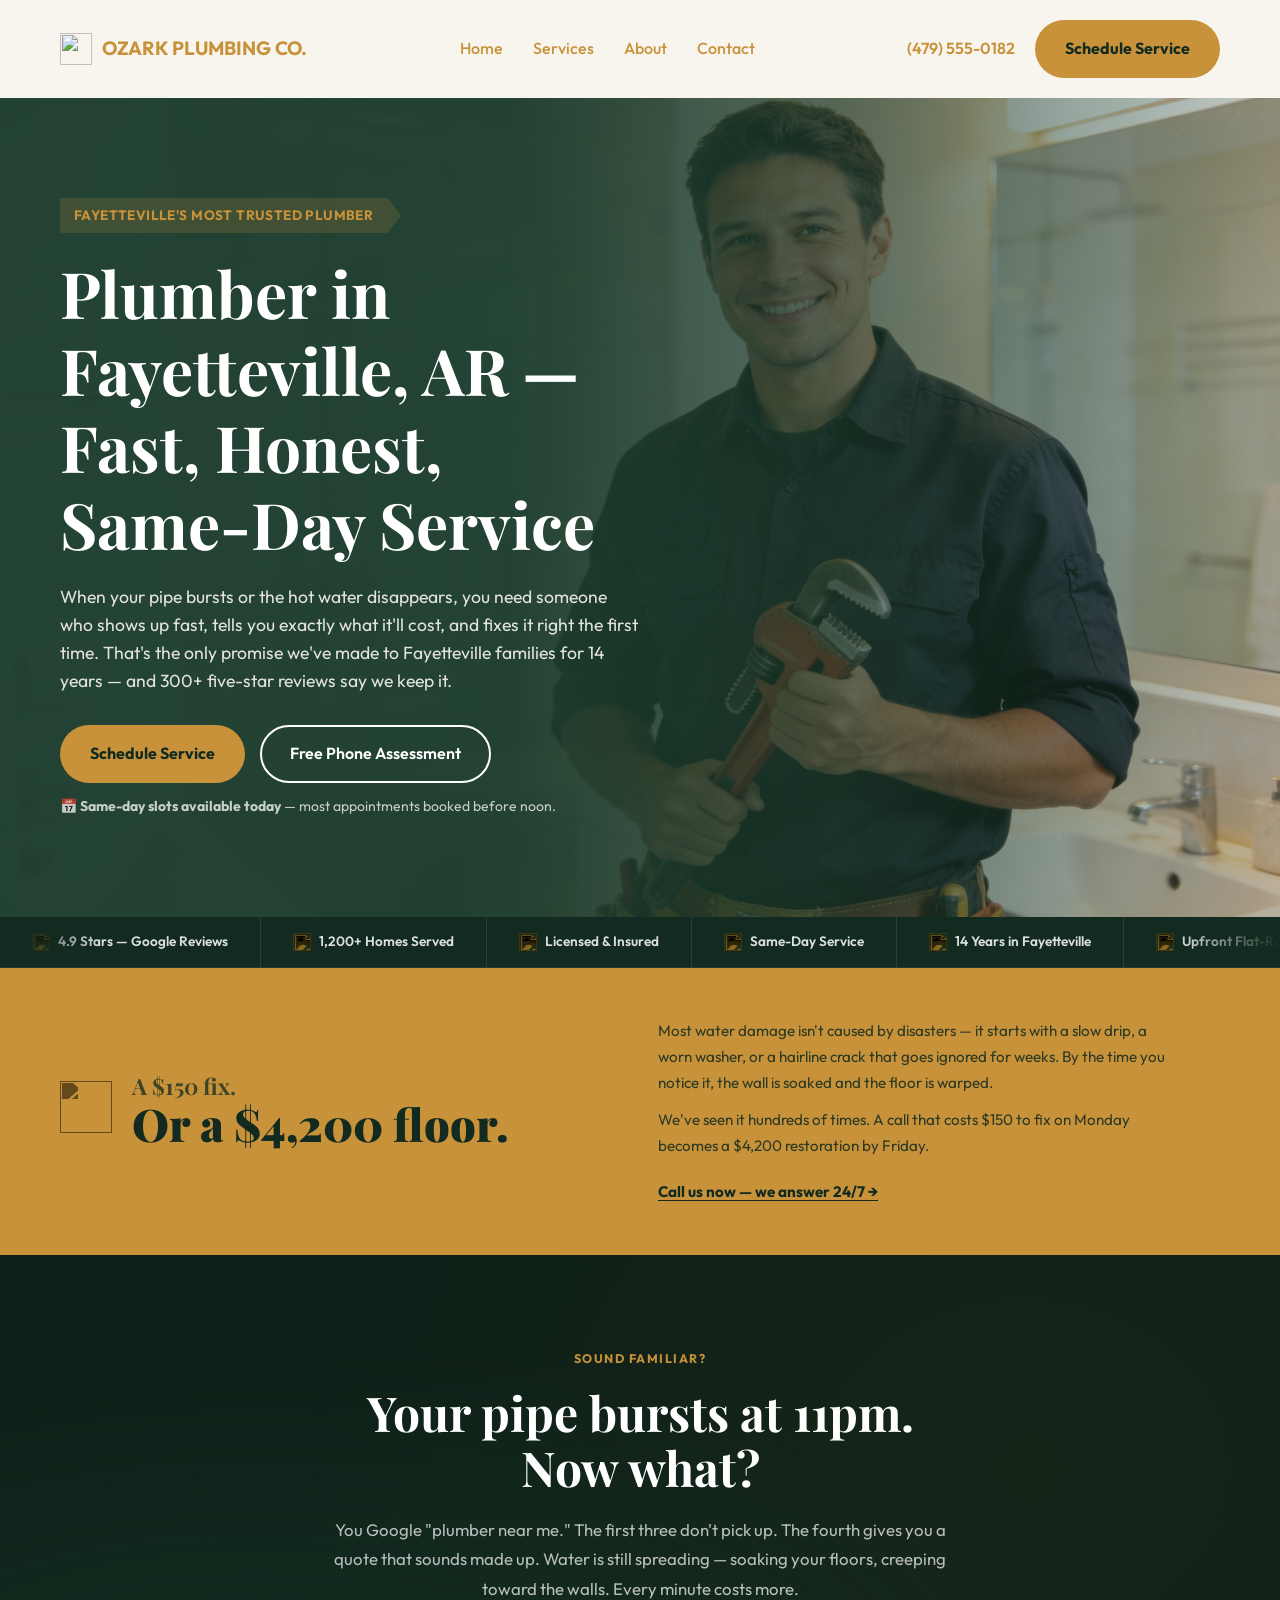
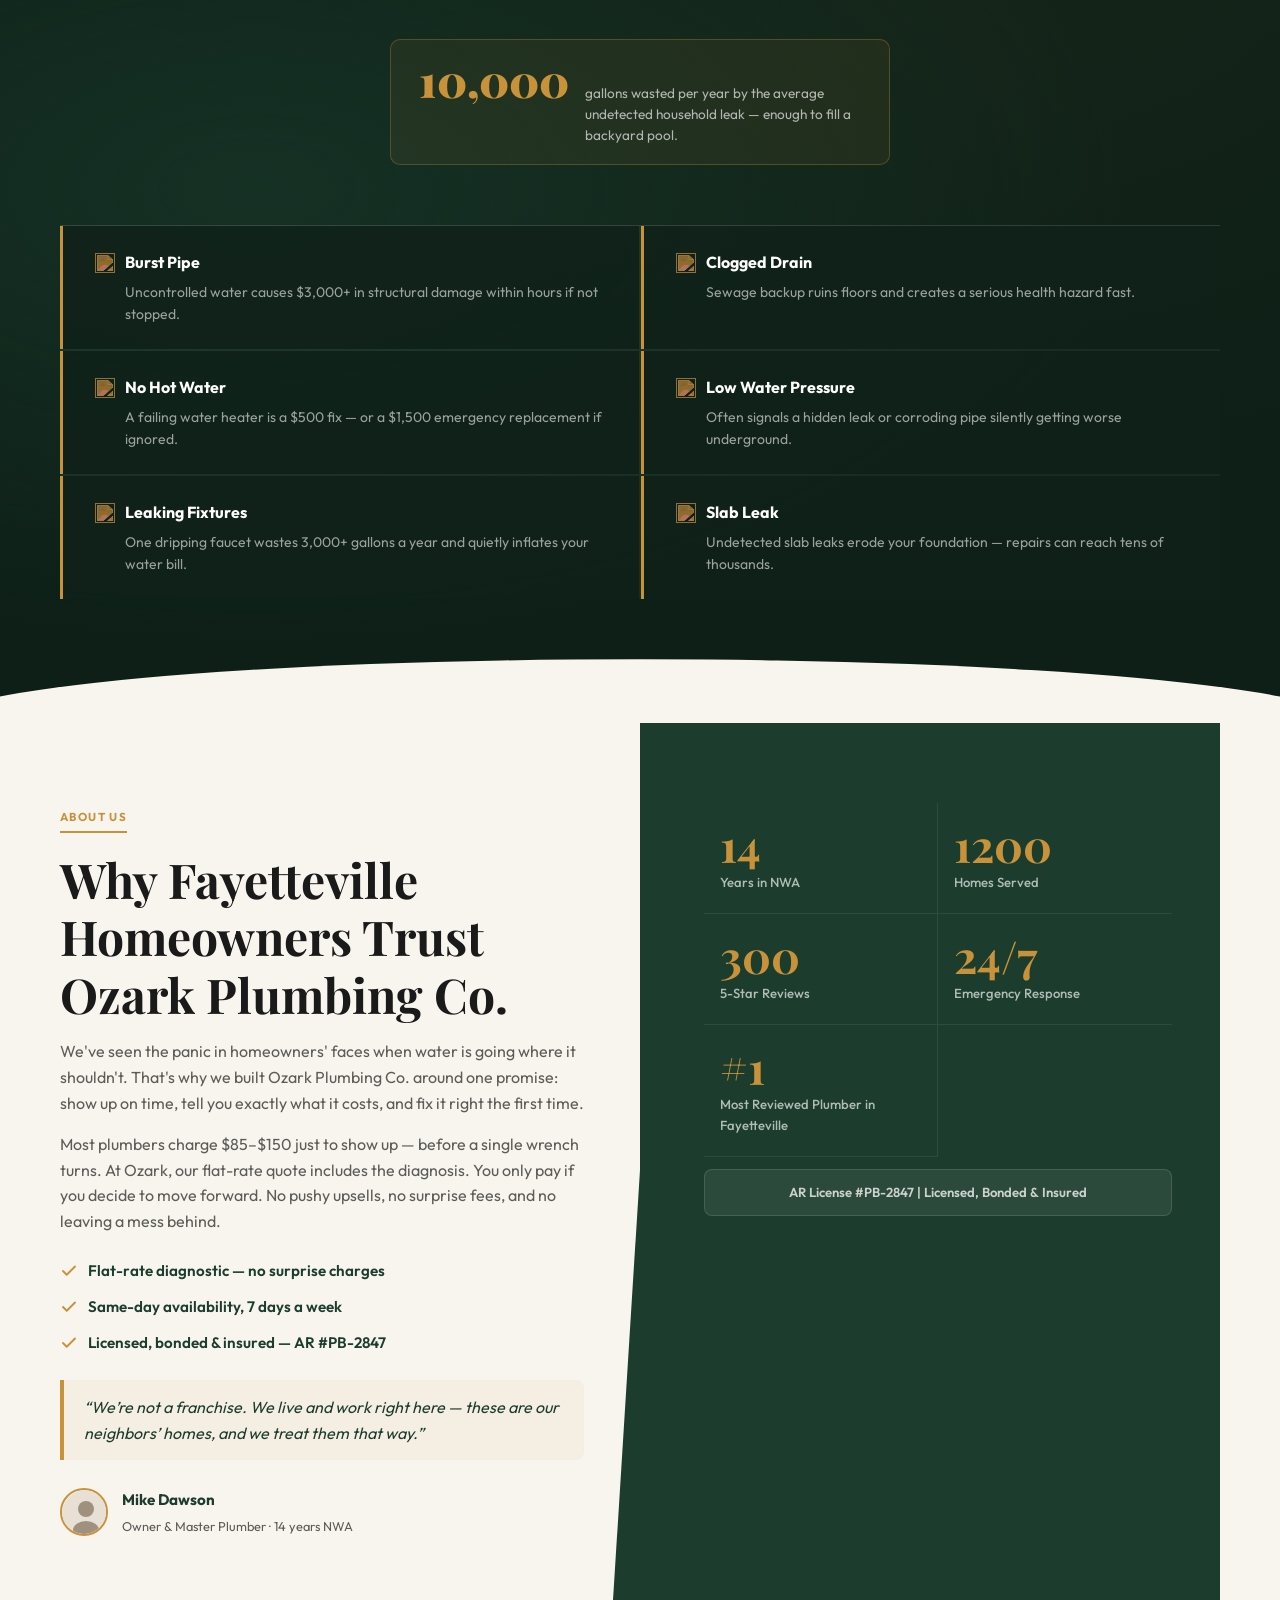
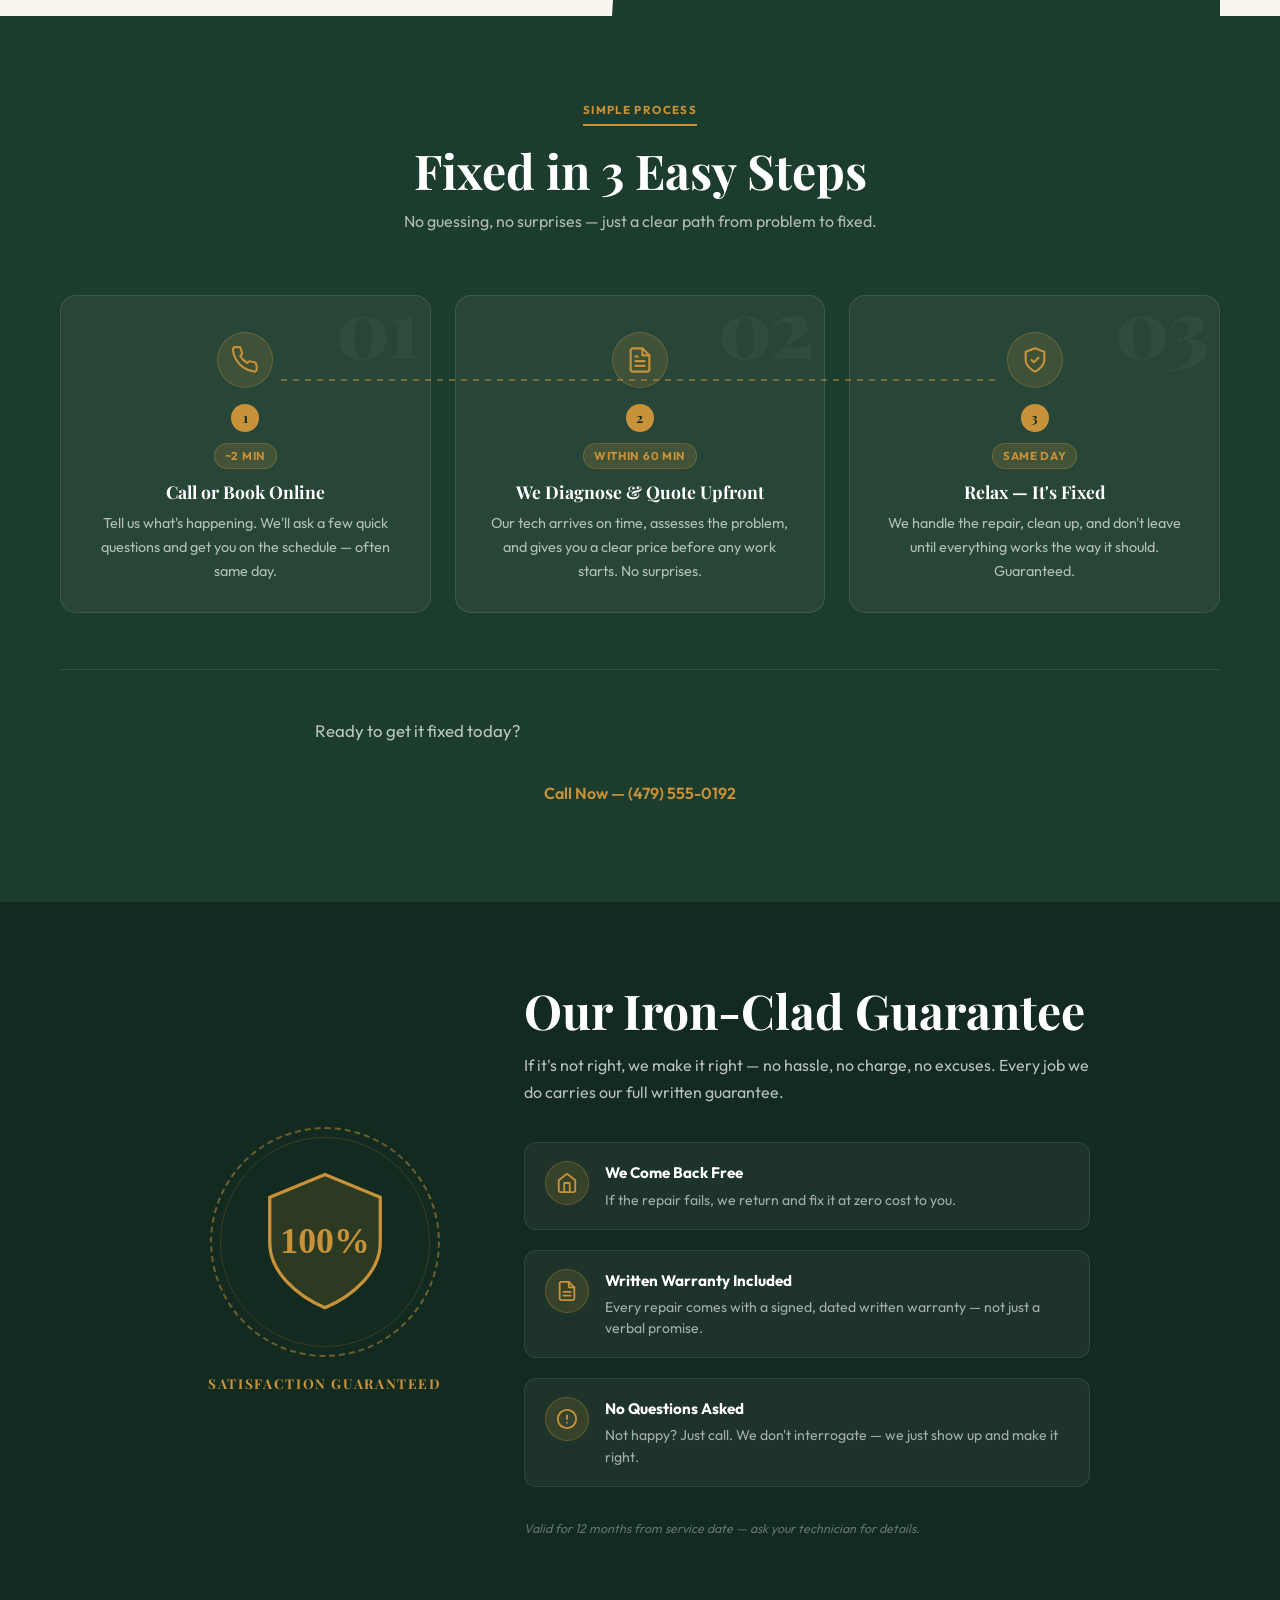
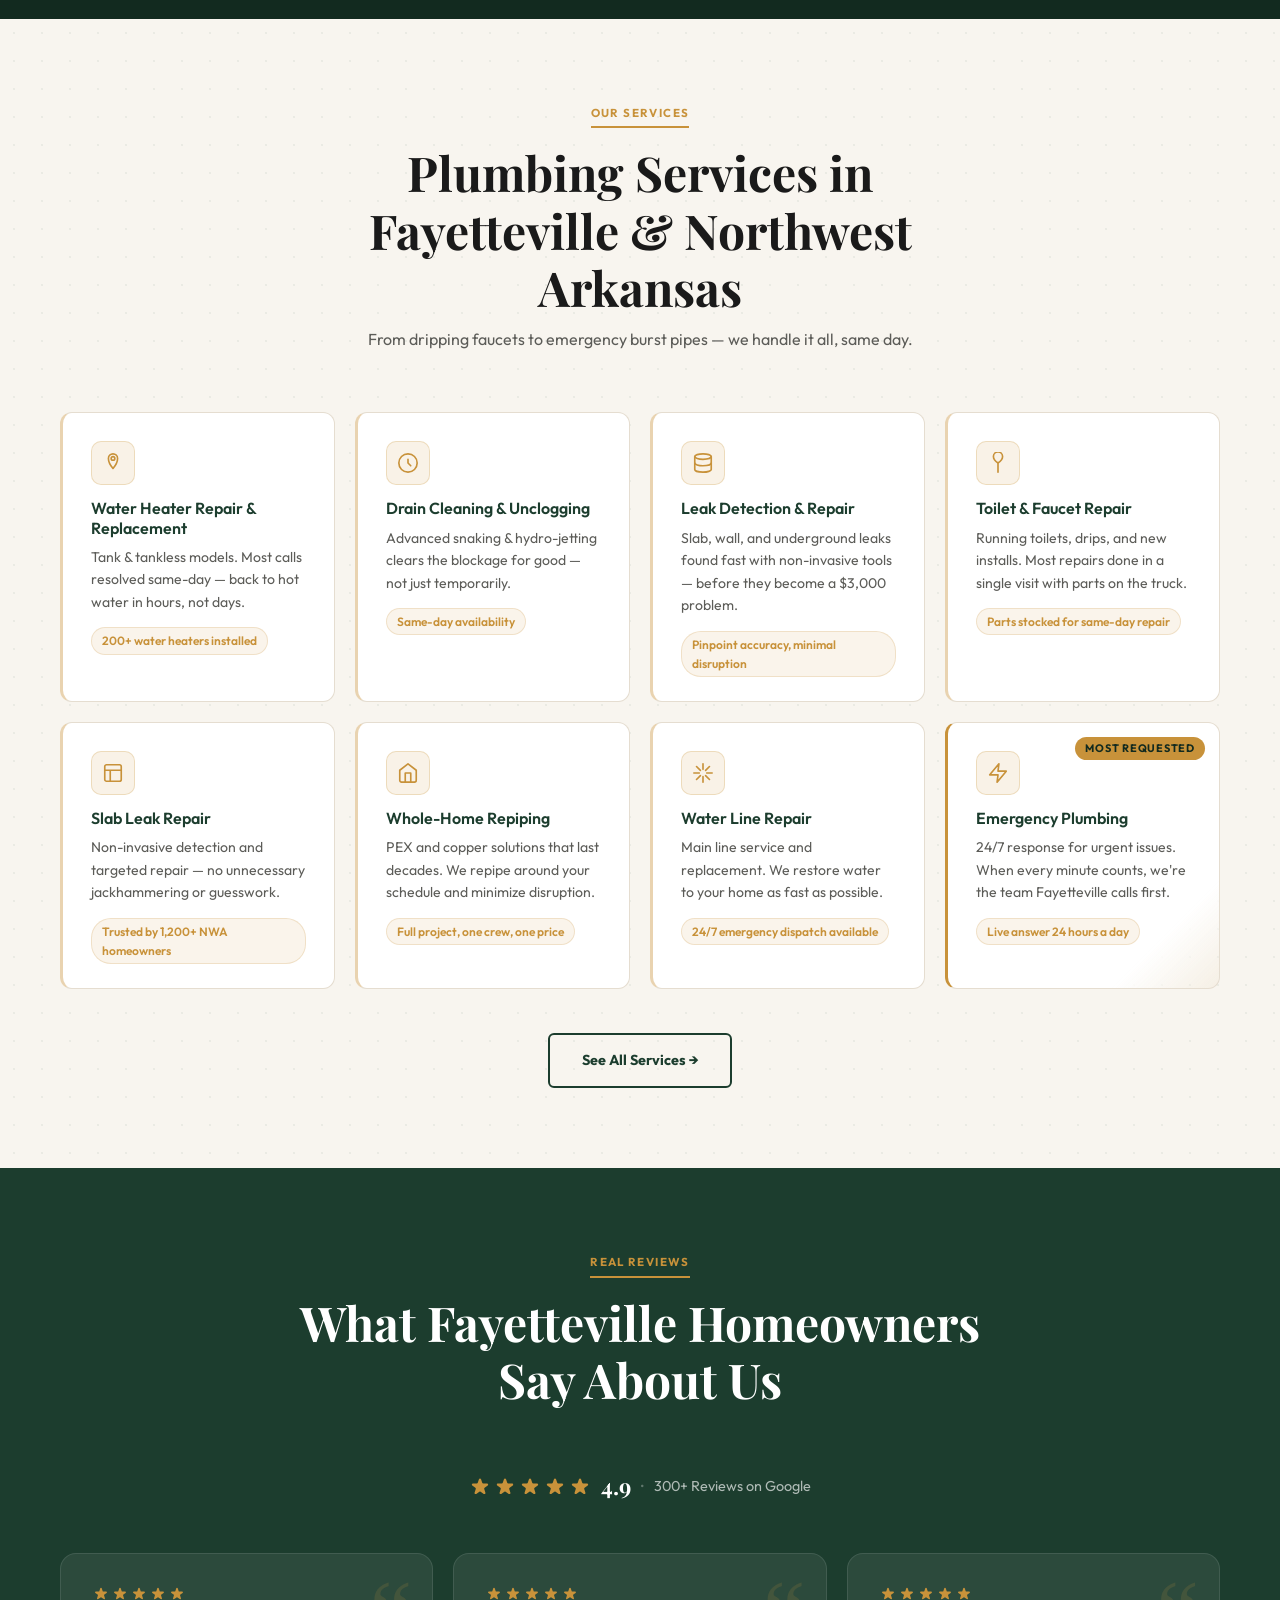
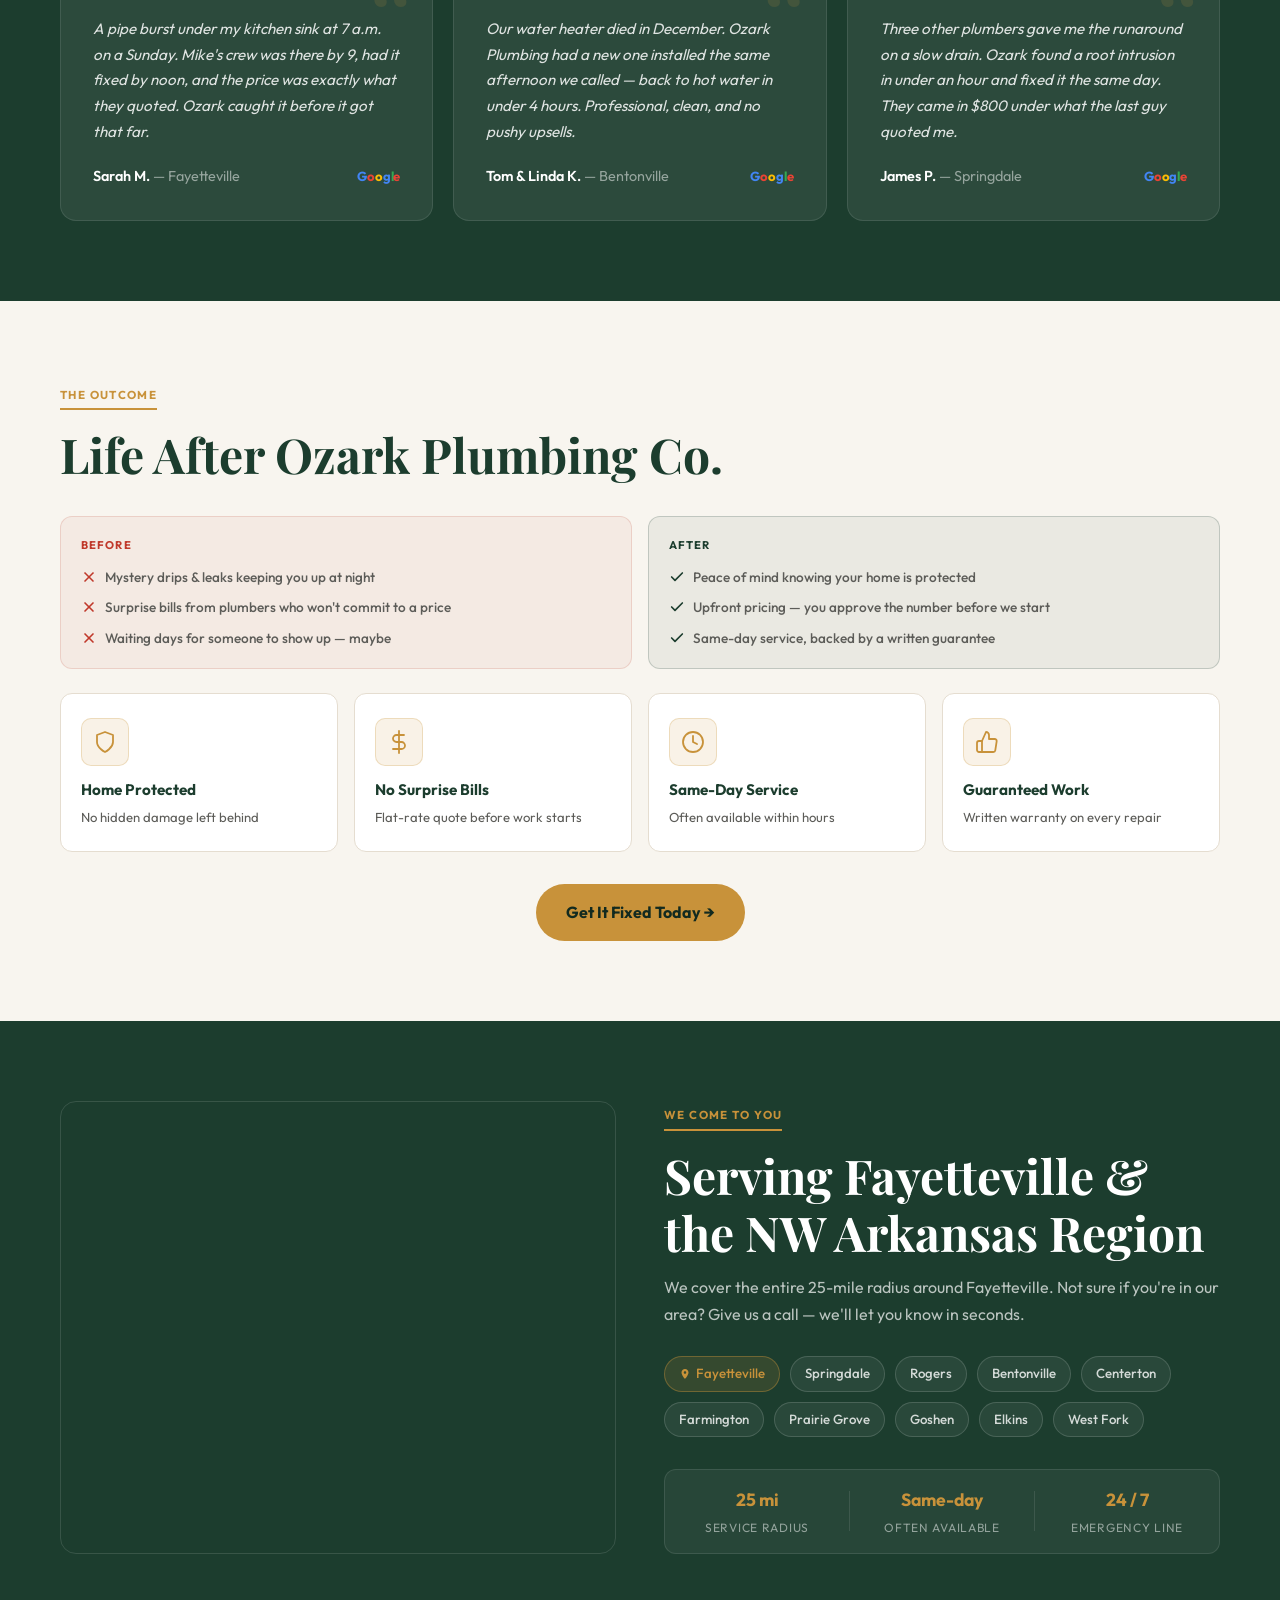
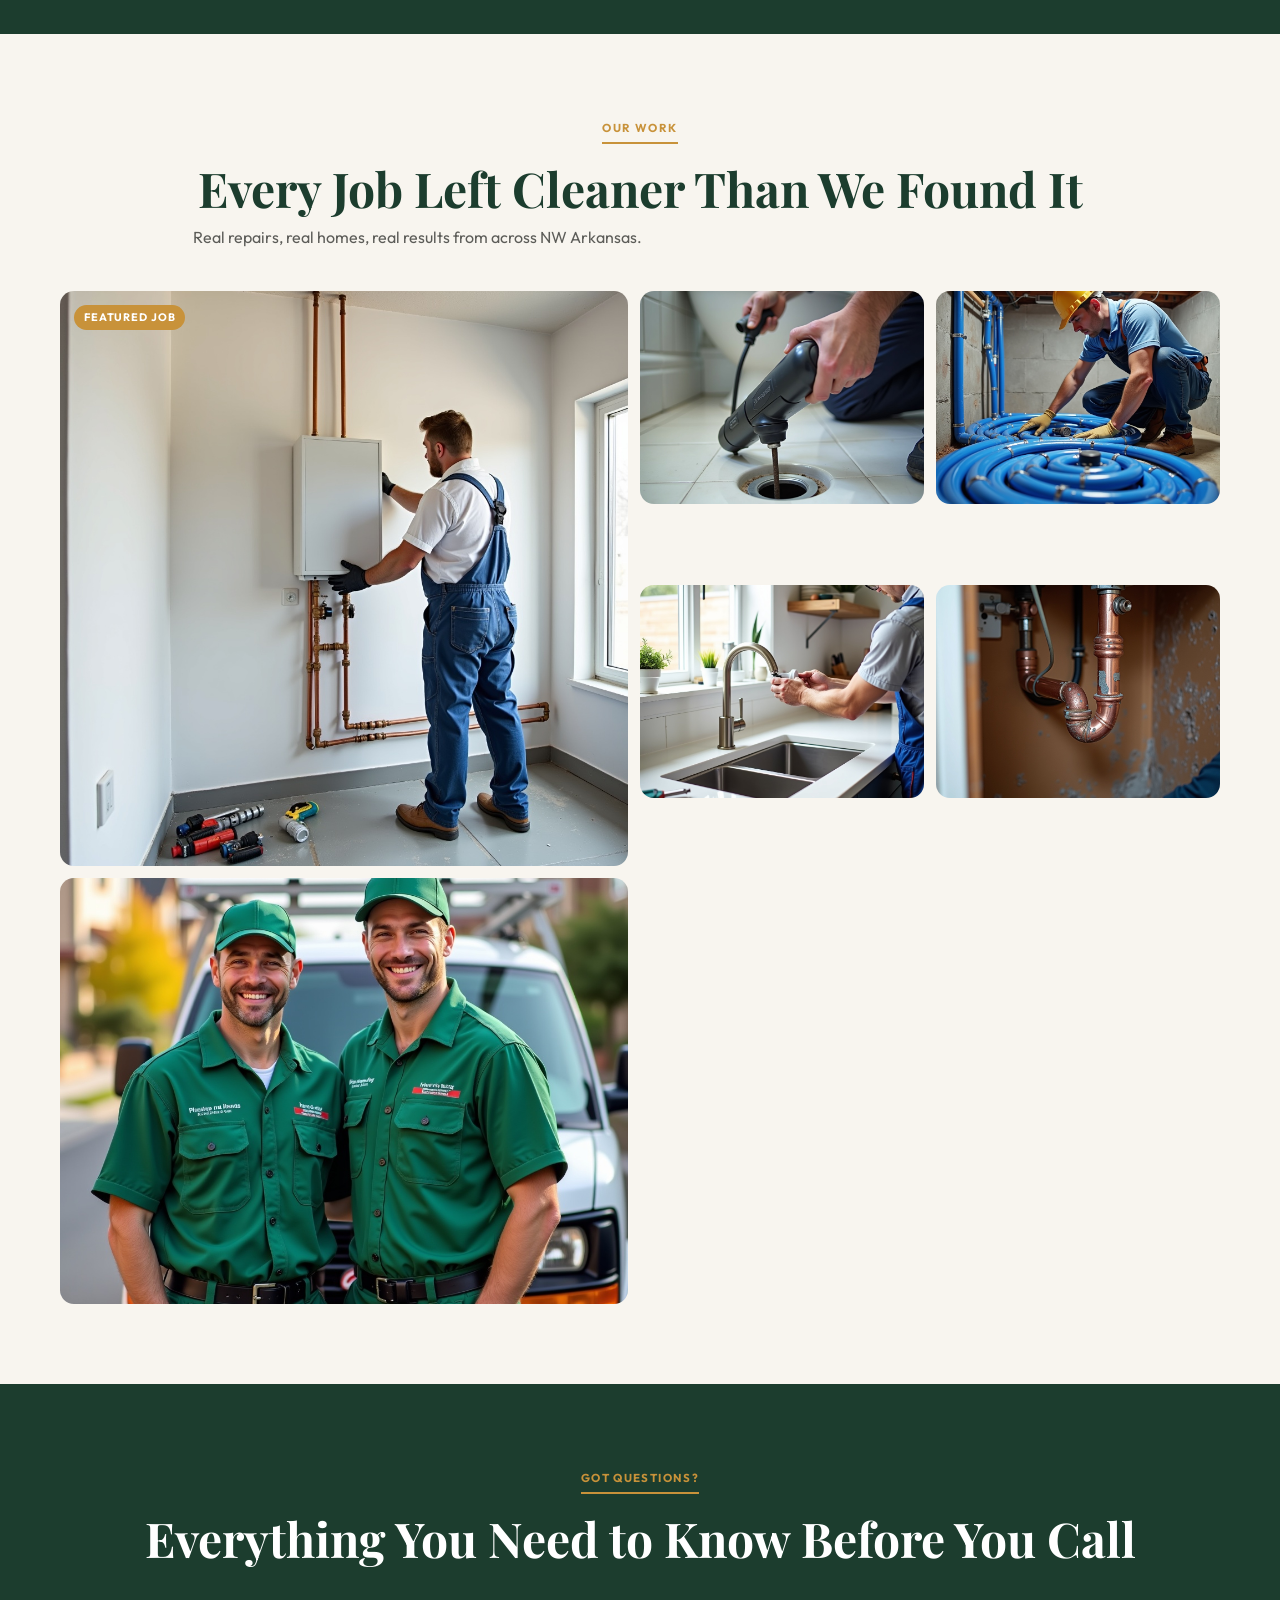
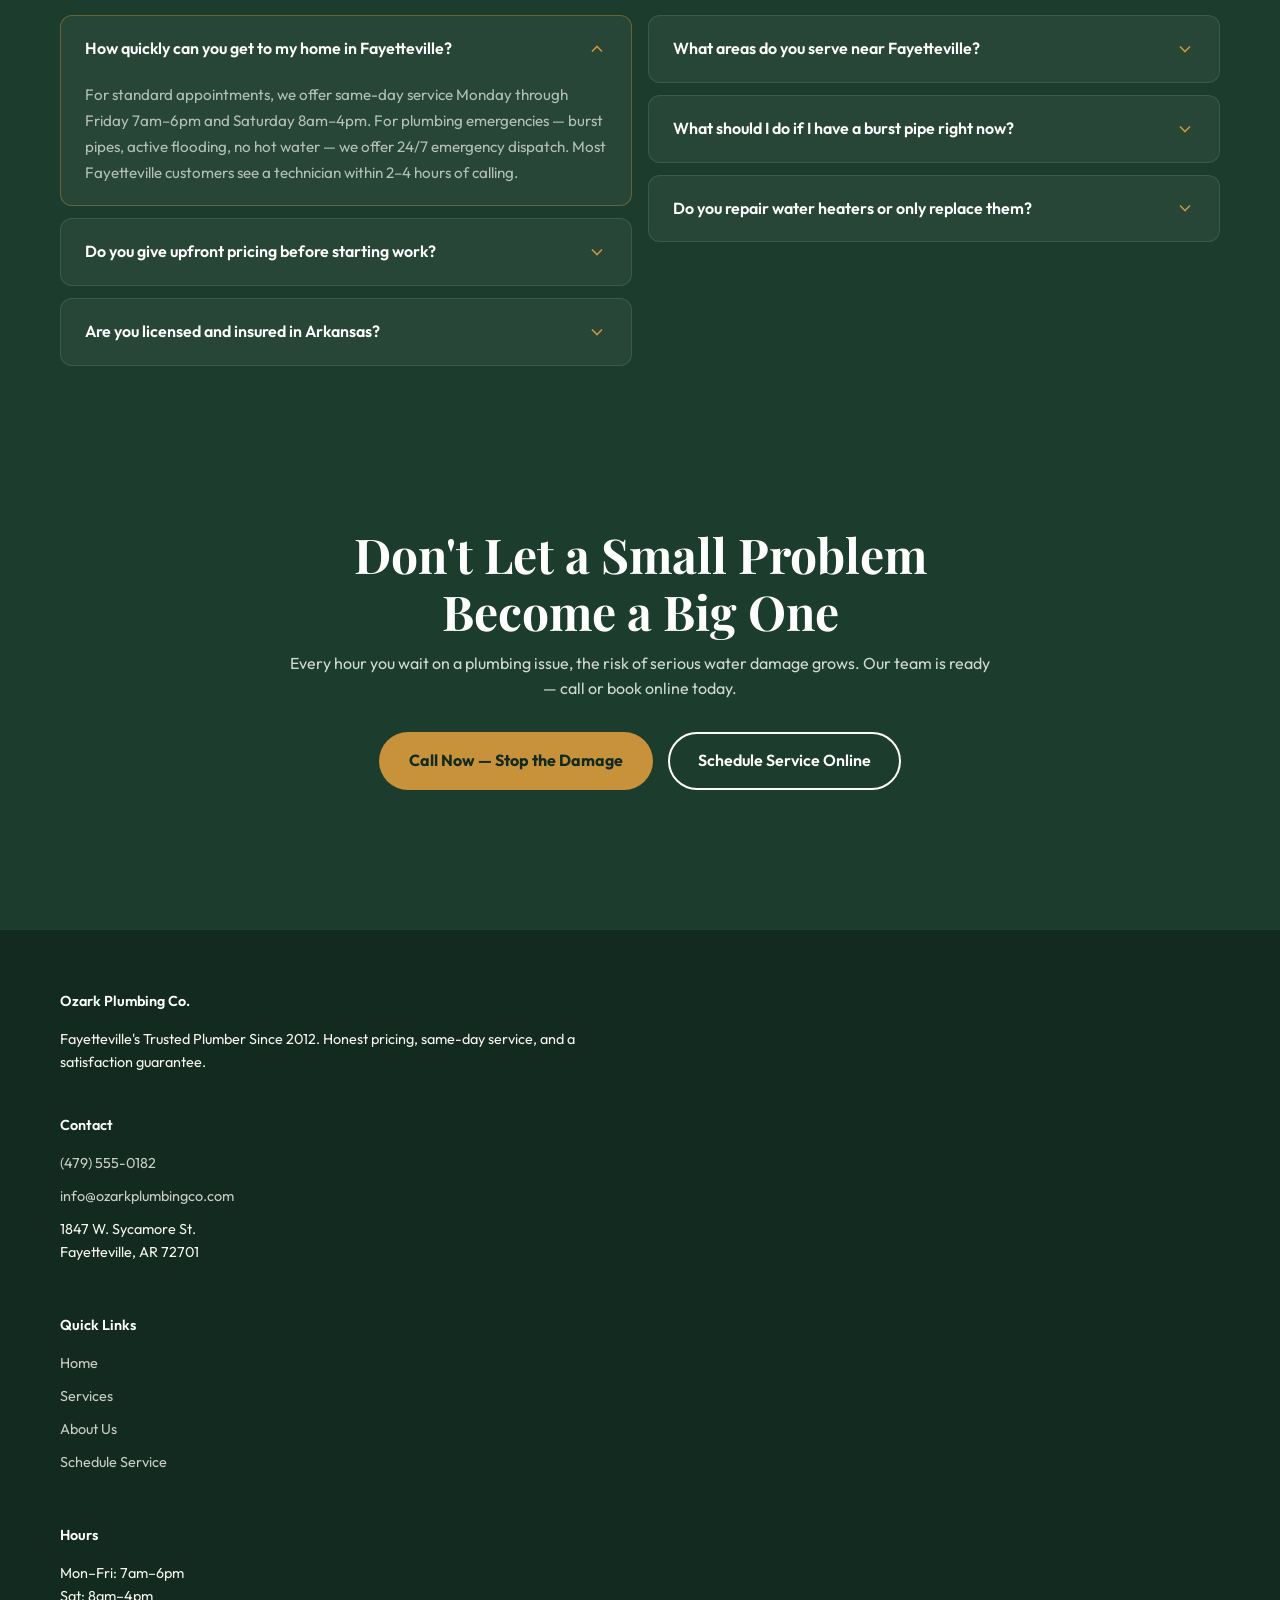
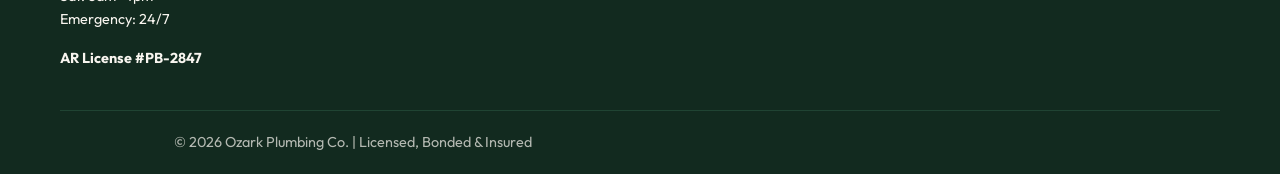
==== commit d6f13a62: "Redesign FAQ section with dark bg, two-column grid, eyebrow, chevron icons, first item open" ====
--- a/index.html
+++ b/index.html
@@ -1801,94 +1801,172 @@
       </section>
 
       <!-- ============================== FAQ ============================== -->
-      <section class="section reveal">
+      <section class="section-faq reveal">
         <div class="container">
-          <div class="section-header">
-            <h2>Frequently Asked Questions</h2>
-          </div>
-          <div class="faq-accordion">
-            <div class="faq-item">
-              <div class="faq-question">
-                How quickly can you get to my home in Fayetteville?
-              </div>
-              <div class="faq-answer">
-                <p>
-                  For standard appointments, we offer same-day service Monday
-                  through Friday 7am–6pm and Saturday 8am–4pm. For plumbing
-                  emergencies — burst pipes, active flooding, no hot water — we
-                  offer 24/7 emergency dispatch. Most Fayetteville customers see
-                  a technician within 2–4 hours of calling.
-                </p>
-              </div>
-            </div>
-            <div class="faq-item">
-              <div class="faq-question">
-                Do you give upfront pricing before starting work?
-              </div>
-              <div class="faq-answer">
-                <p>
-                  Yes. Every Ozark Plumbing Co. technician provides a written
-                  quote before any work begins. We won't touch a pipe until
-                  you've approved the price. We believe in transparent,
-                  flat-rate pricing — no hourly surprises, no hidden fees added
-                  after the job.
-                </p>
-              </div>
-            </div>
-            <div class="faq-item">
-              <div class="faq-question">
-                Are you licensed and insured in Arkansas?
-              </div>
-              <div class="faq-answer">
-                <p>
-                  Yes. Ozark Plumbing Co. holds Arkansas Plumbing License
-                  #PB-2847 and carries full liability insurance and bonding. Our
-                  technicians are background-checked and trained to Arkansas
-                  state plumbing code standards. You can request proof of
-                  insurance at any time.
-                </p>
-              </div>
-            </div>
-            <div class="faq-item">
-              <div class="faq-question">
-                What areas do you serve near Fayetteville?
-              </div>
-              <div class="faq-answer">
-                <p>
-                  We serve the entire 25-mile radius around Fayetteville, AR,
-                  including Springdale, Rogers, Bentonville, Centerton,
-                  Farmington, Prairie Grove, Goshen, Elkins, and West Fork. Not
-                  sure if you're in our service area? Call (479) 555-0182 and
-                  we'll confirm in under a minute.
-                </p>
-              </div>
-            </div>
-            <div class="faq-item">
-              <div class="faq-question">
-                What should I do if I have a burst pipe right now?
-              </div>
-              <div class="faq-answer">
-                <p>
-                  First, shut off your home's main water supply valve (usually
-                  near the water meter or in a utility area). Then call Ozark
-                  Plumbing Co. at (479) 555-0182 — we answer 24/7. While you
-                  wait, open faucets to reduce remaining pressure, and move
-                  valuables away from standing water.
-                </p>
-              </div>
-            </div>
-            <div class="faq-item">
-              <div class="faq-question">
-                Do you repair water heaters or only replace them?
-              </div>
-              <div class="faq-answer">
-                <p>
-                  We do both. Our technicians diagnose whether your water heater
-                  can be repaired (heating element, thermostat, pressure valve
-                  issues) or needs full replacement. We service all major brands
-                  and install both traditional tank and tankless water heaters.
-                  Most water heater calls are resolved same-day.
-                </p>
+          <div class="faq-header">
+            <div class="faq-eyebrow">Got Questions?</div>
+            <h2>Everything You Need to Know Before You Call</h2>
+          </div>
+          <div class="faq-grid">
+            <div class="faq-col">
+              <div class="faq-item open">
+                <div class="faq-question">
+                  How quickly can you get to my home in Fayetteville?
+                  <svg
+                    class="faq-chevron"
+                    xmlns="http://www.w3.org/2000/svg"
+                    width="20"
+                    height="20"
+                    fill="none"
+                    viewBox="0 0 24 24"
+                    stroke="currentColor"
+                    stroke-width="2"
+                  >
+                    <polyline points="6 9 12 15 18 9" />
+                  </svg>
+                </div>
+                <div class="faq-answer">
+                  <p>
+                    For standard appointments, we offer same-day service Monday
+                    through Friday 7am–6pm and Saturday 8am–4pm. For plumbing
+                    emergencies — burst pipes, active flooding, no hot water —
+                    we offer 24/7 emergency dispatch. Most Fayetteville
+                    customers see a technician within 2–4 hours of calling.
+                  </p>
+                </div>
+              </div>
+              <div class="faq-item">
+                <div class="faq-question">
+                  Do you give upfront pricing before starting work?
+                  <svg
+                    class="faq-chevron"
+                    xmlns="http://www.w3.org/2000/svg"
+                    width="20"
+                    height="20"
+                    fill="none"
+                    viewBox="0 0 24 24"
+                    stroke="currentColor"
+                    stroke-width="2"
+                  >
+                    <polyline points="6 9 12 15 18 9" />
+                  </svg>
+                </div>
+                <div class="faq-answer">
+                  <p>
+                    Yes. Every Ozark Plumbing Co. technician provides a written
+                    quote before any work begins. We won't touch a pipe until
+                    you've approved the price. We believe in transparent,
+                    flat-rate pricing — no hourly surprises, no hidden fees
+                    added after the job.
+                  </p>
+                </div>
+              </div>
+              <div class="faq-item">
+                <div class="faq-question">
+                  Are you licensed and insured in Arkansas?
+                  <svg
+                    class="faq-chevron"
+                    xmlns="http://www.w3.org/2000/svg"
+                    width="20"
+                    height="20"
+                    fill="none"
+                    viewBox="0 0 24 24"
+                    stroke="currentColor"
+                    stroke-width="2"
+                  >
+                    <polyline points="6 9 12 15 18 9" />
+                  </svg>
+                </div>
+                <div class="faq-answer">
+                  <p>
+                    Yes. Ozark Plumbing Co. holds Arkansas Plumbing License
+                    #PB-2847 and carries full liability insurance and bonding.
+                    Our technicians are background-checked and trained to
+                    Arkansas state plumbing code standards. You can request
+                    proof of insurance at any time.
+                  </p>
+                </div>
+              </div>
+            </div>
+            <div class="faq-col">
+              <div class="faq-item">
+                <div class="faq-question">
+                  What areas do you serve near Fayetteville?
+                  <svg
+                    class="faq-chevron"
+                    xmlns="http://www.w3.org/2000/svg"
+                    width="20"
+                    height="20"
+                    fill="none"
+                    viewBox="0 0 24 24"
+                    stroke="currentColor"
+                    stroke-width="2"
+                  >
+                    <polyline points="6 9 12 15 18 9" />
+                  </svg>
+                </div>
+                <div class="faq-answer">
+                  <p>
+                    We serve the entire 25-mile radius around Fayetteville, AR,
+                    including Springdale, Rogers, Bentonville, Centerton,
+                    Farmington, Prairie Grove, Goshen, Elkins, and West Fork.
+                    Not sure if you're in our service area? Call (479) 555-0182
+                    and we'll confirm in under a minute.
+                  </p>
+                </div>
+              </div>
+              <div class="faq-item">
+                <div class="faq-question">
+                  What should I do if I have a burst pipe right now?
+                  <svg
+                    class="faq-chevron"
+                    xmlns="http://www.w3.org/2000/svg"
+                    width="20"
+                    height="20"
+                    fill="none"
+                    viewBox="0 0 24 24"
+                    stroke="currentColor"
+                    stroke-width="2"
+                  >
+                    <polyline points="6 9 12 15 18 9" />
+                  </svg>
+                </div>
+                <div class="faq-answer">
+                  <p>
+                    First, shut off your home's main water supply valve (usually
+                    near the water meter or in a utility area). Then call Ozark
+                    Plumbing Co. at (479) 555-0182 — we answer 24/7. While you
+                    wait, open faucets to reduce remaining pressure, and move
+                    valuables away from standing water.
+                  </p>
+                </div>
+              </div>
+              <div class="faq-item">
+                <div class="faq-question">
+                  Do you repair water heaters or only replace them?
+                  <svg
+                    class="faq-chevron"
+                    xmlns="http://www.w3.org/2000/svg"
+                    width="20"
+                    height="20"
+                    fill="none"
+                    viewBox="0 0 24 24"
+                    stroke="currentColor"
+                    stroke-width="2"
+                  >
+                    <polyline points="6 9 12 15 18 9" />
+                  </svg>
+                </div>
+                <div class="faq-answer">
+                  <p>
+                    We do both. Our technicians diagnose whether your water
+                    heater can be repaired (heating element, thermostat,
+                    pressure valve issues) or needs full replacement. We service
+                    all major brands and install both traditional tank and
+                    tankless water heaters. Most water heater calls are resolved
+                    same-day.
+                  </p>
+                </div>
               </div>
             </div>
           </div>
--- a/css/styles.css
+++ b/css/styles.css
@@ -1584,7 +1584,9 @@
   aspect-ratio: 4 / 3;
   border-radius: 14px;
   overflow: hidden;
-  transition: transform 0.3s ease, box-shadow 0.3s ease;
+  transition:
+    transform 0.3s ease,
+    box-shadow 0.3s ease;
   background-color: var(--primary-dark);
 }
 .gallery-item:hover {
@@ -1624,7 +1626,11 @@
   bottom: 0;
   left: 0;
   right: 0;
-  background: linear-gradient(to top, rgba(0,0,0,0.75) 0%, rgba(0,0,0,0) 100%);
+  background: linear-gradient(
+    to top,
+    rgba(0, 0, 0, 0.75) 0%,
+    rgba(0, 0, 0, 0) 100%
+  );
   color: #fff;
   padding: 28px 16px 14px;
   font-size: 0.82rem;
@@ -1660,48 +1666,87 @@
   height: 40px;
   opacity: 0.2;
 }
-  max-width: 800px;
-  margin: 0 auto;
+/* ==============================
+   FAQ
+   ============================== */
+.section-faq {
+  background-color: var(--primary);
+  padding: 80px 0;
+}
+.faq-header {
+  text-align: center;
+  margin-bottom: 48px;
+}
+.faq-eyebrow {
+  display: inline-block;
+  font-size: 0.72rem;
+  font-weight: 700;
+  letter-spacing: 0.12em;
+  text-transform: uppercase;
+  color: var(--accent);
+  border-bottom: 2px solid var(--accent);
+  padding-bottom: 4px;
+  margin-bottom: 16px;
+}
+.faq-header h2 {
+  color: #fff;
+  margin-bottom: 0;
+}
+.faq-grid {
+  display: grid;
+  grid-template-columns: 1fr;
+  gap: 12px;
+}
+.faq-col {
+  display: flex;
+  flex-direction: column;
+  gap: 12px;
 }
 .faq-item {
-  background-color: var(--bg-alt);
-  border: 1px solid var(--border);
-  border-radius: 8px;
-  margin-bottom: 10px;
+  background-color: rgba(255, 255, 255, 0.05);
+  border: 1px solid rgba(255, 255, 255, 0.1);
+  border-radius: 12px;
   overflow: hidden;
+  transition: border-color 0.2s ease;
+}
+.faq-item.open {
+  border-color: rgba(200, 146, 58, 0.4);
 }
 .faq-question {
   display: flex;
   justify-content: space-between;
   align-items: center;
-  padding: 20px;
+  padding: 20px 24px;
   cursor: pointer;
   font-weight: 600;
-  font-size: 1.1rem;
-}
-.faq-question::after {
-  content: "+";
-  font-size: 1.5rem;
+  font-size: 1rem;
+  color: #fff;
+  gap: 16px;
+}
+.faq-chevron {
+  flex-shrink: 0;
   color: var(--accent);
   transition: transform 0.3s ease;
 }
-.faq-item.open .faq-question::after {
-  transform: rotate(45deg);
+.faq-item.open .faq-chevron {
+  transform: rotate(180deg);
 }
 .faq-answer {
   max-height: 0;
   overflow: hidden;
   transition:
-    max-height 0.5s ease,
-    padding 0.5s ease;
+    max-height 0.4s ease,
+    padding 0.4s ease;
 }
 .faq-item.open .faq-answer {
   max-height: 300px;
 }
 .faq-answer p {
-  padding: 0 20px 20px;
+  padding: 0 24px 20px;
   margin: 0;
-  color: var(--text-muted);
+  color: rgba(255, 255, 255, 0.65);
+  line-height: 1.7;
+  font-size: 0.95rem;
 }
 
 /* ==============================
@@ -2017,6 +2062,10 @@
   .gallery-grid {
     grid-template-columns: 2fr 1fr 1fr;
   }
+  .faq-grid {
+    grid-template-columns: 1fr 1fr;
+    gap: 16px;
+  }
   .footer-grid {
     grid-template-columns: 2fr 1fr 1fr 1fr;
   }
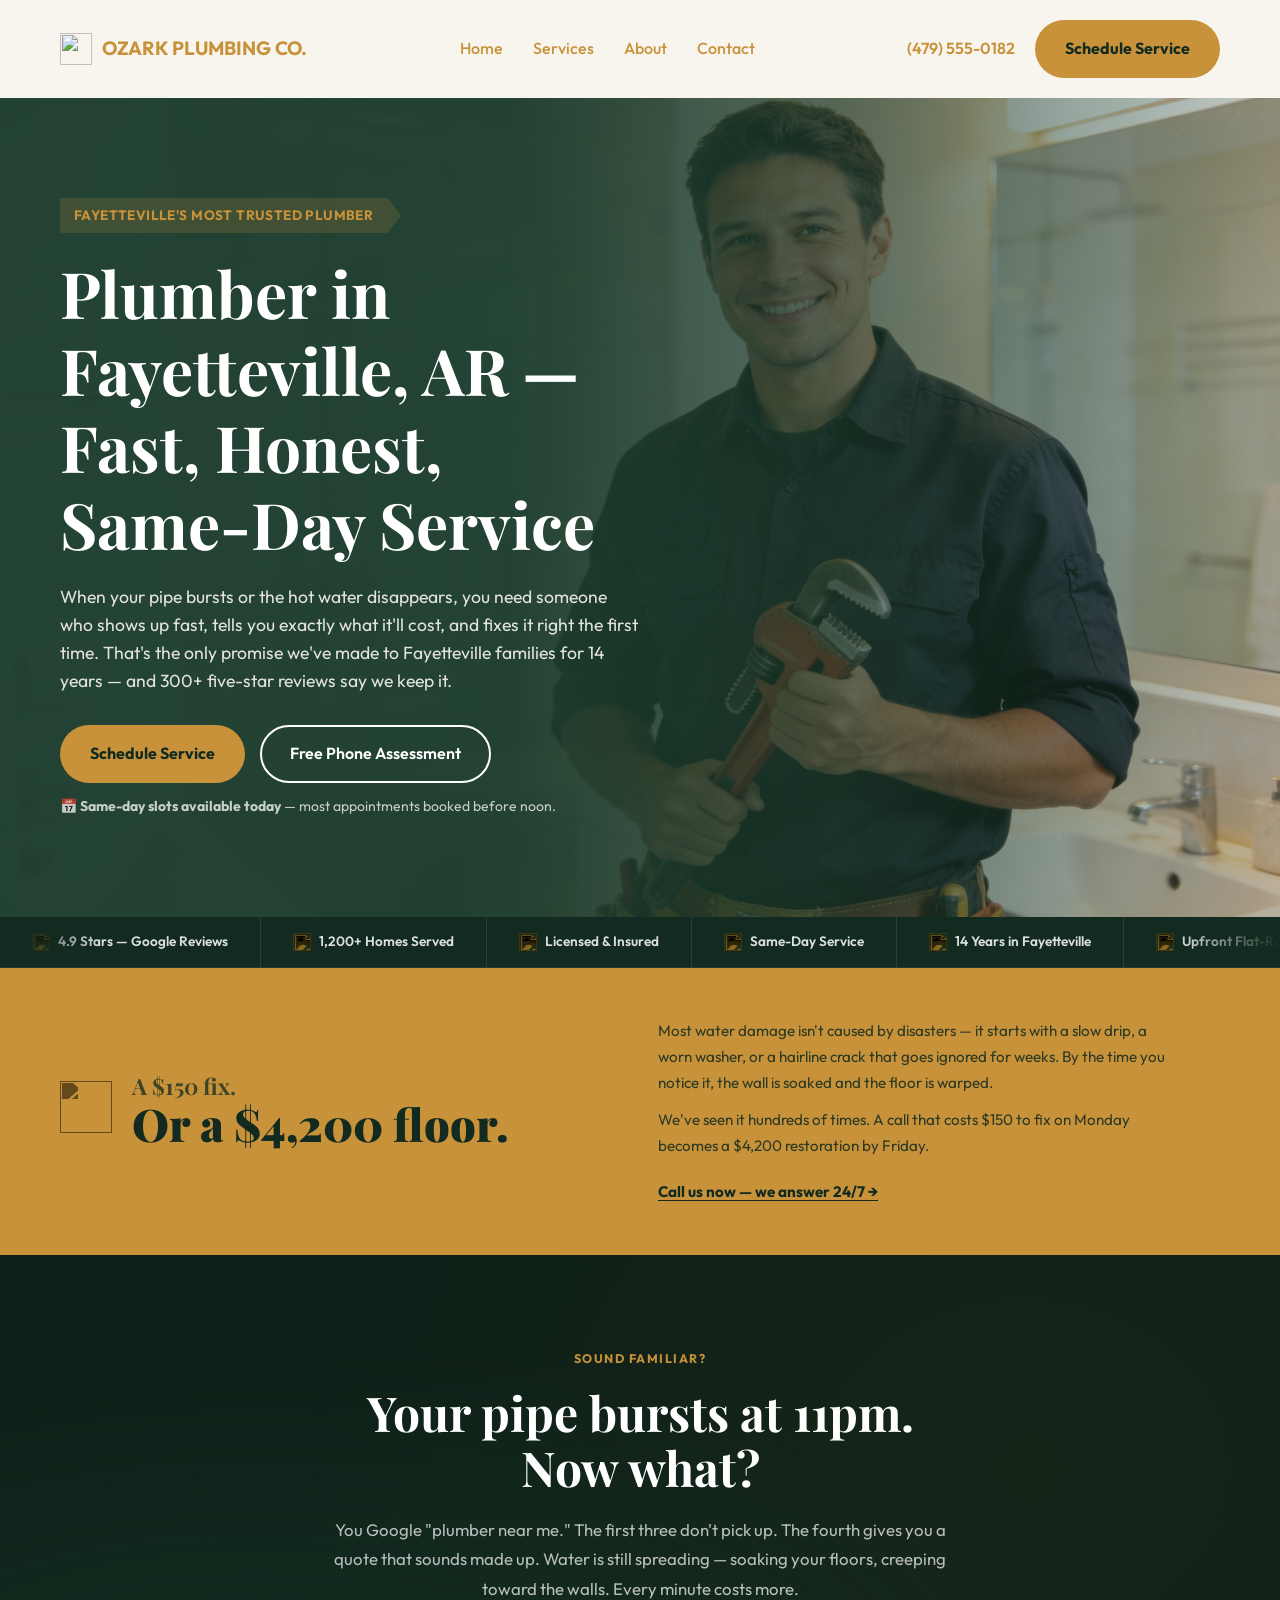
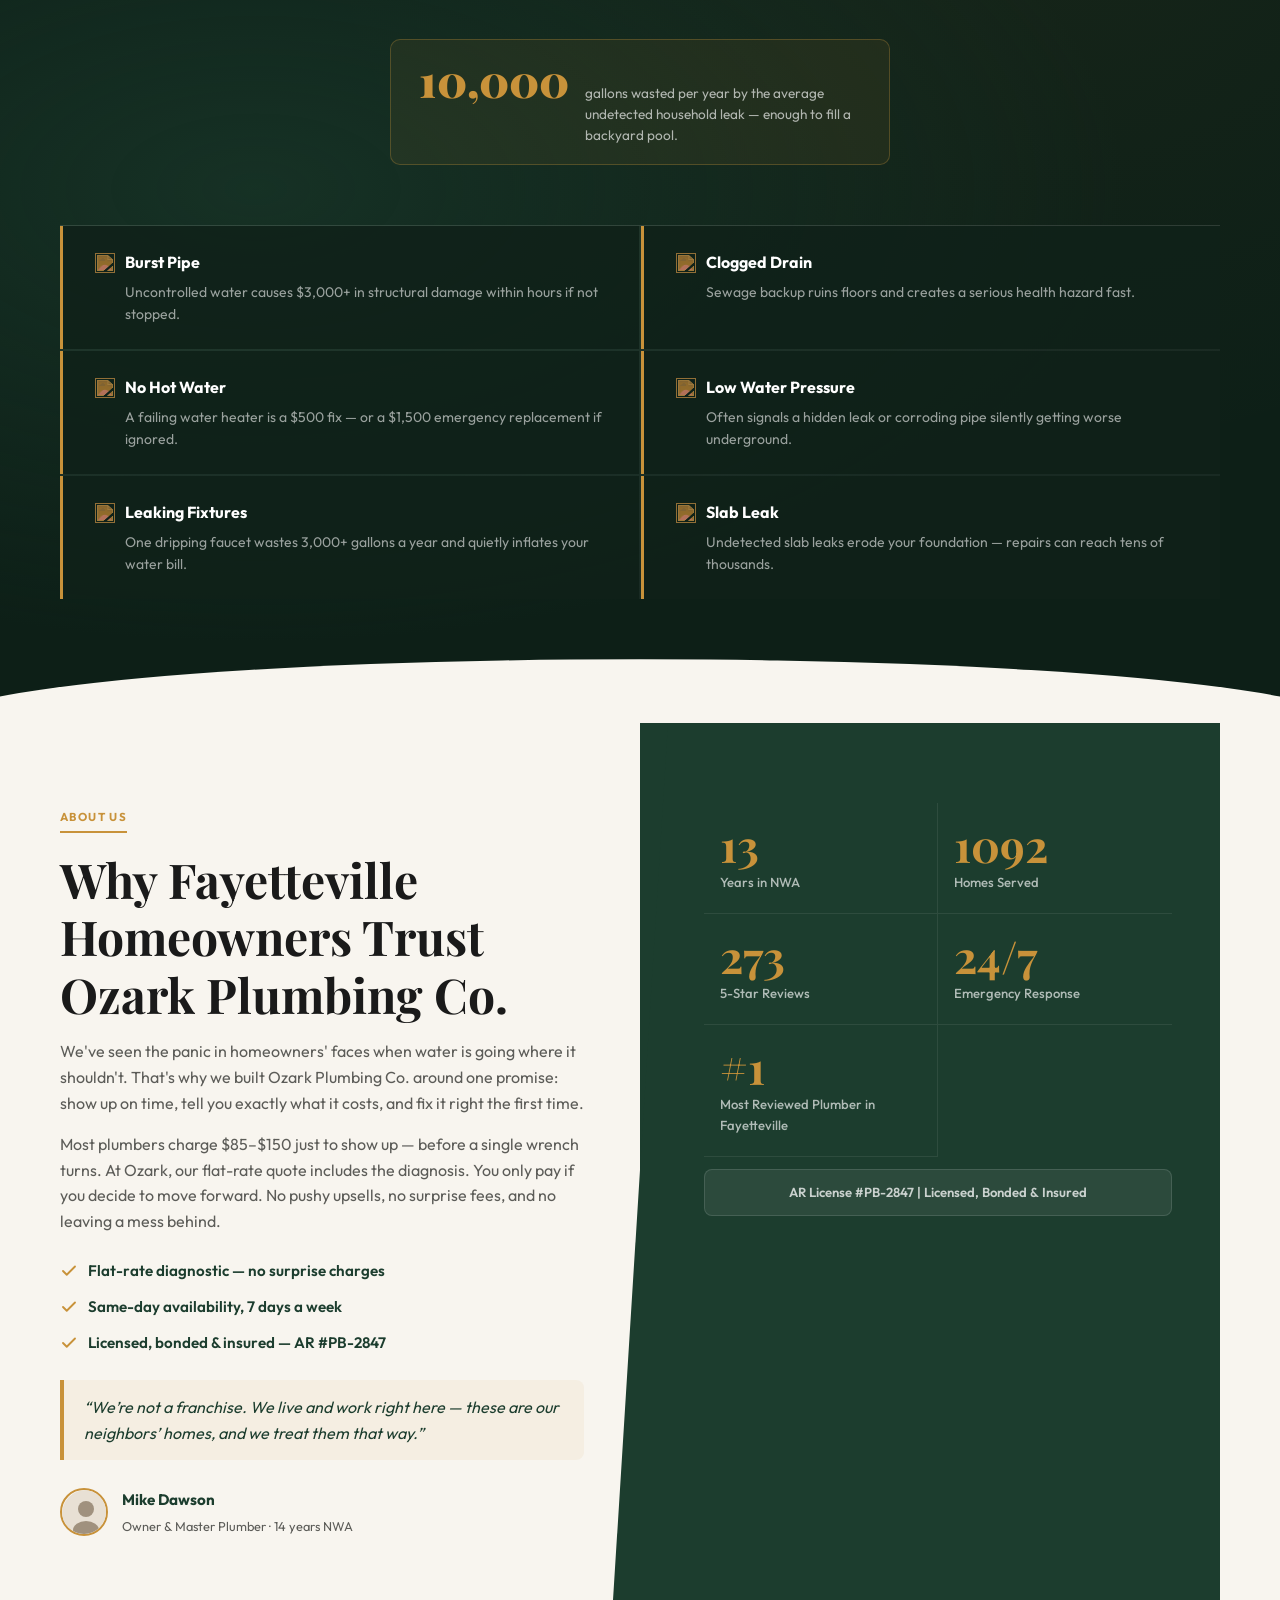
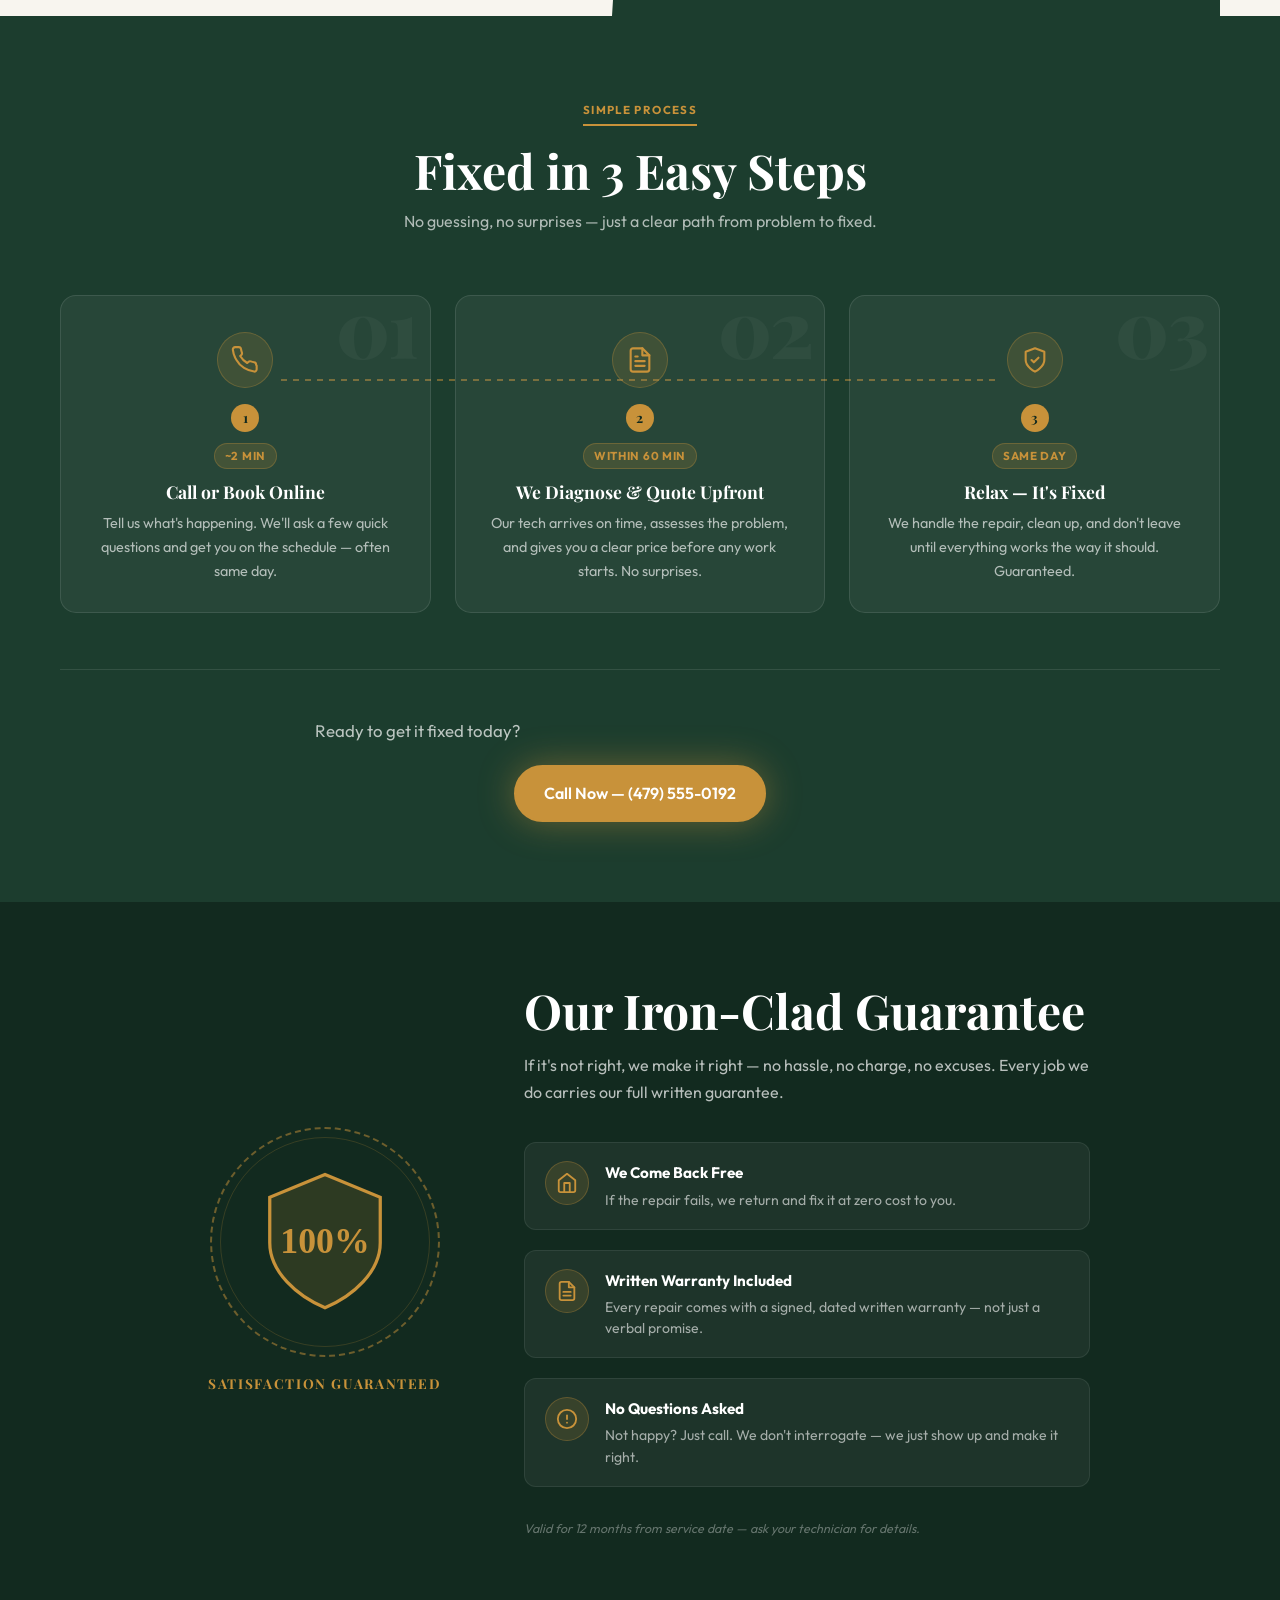
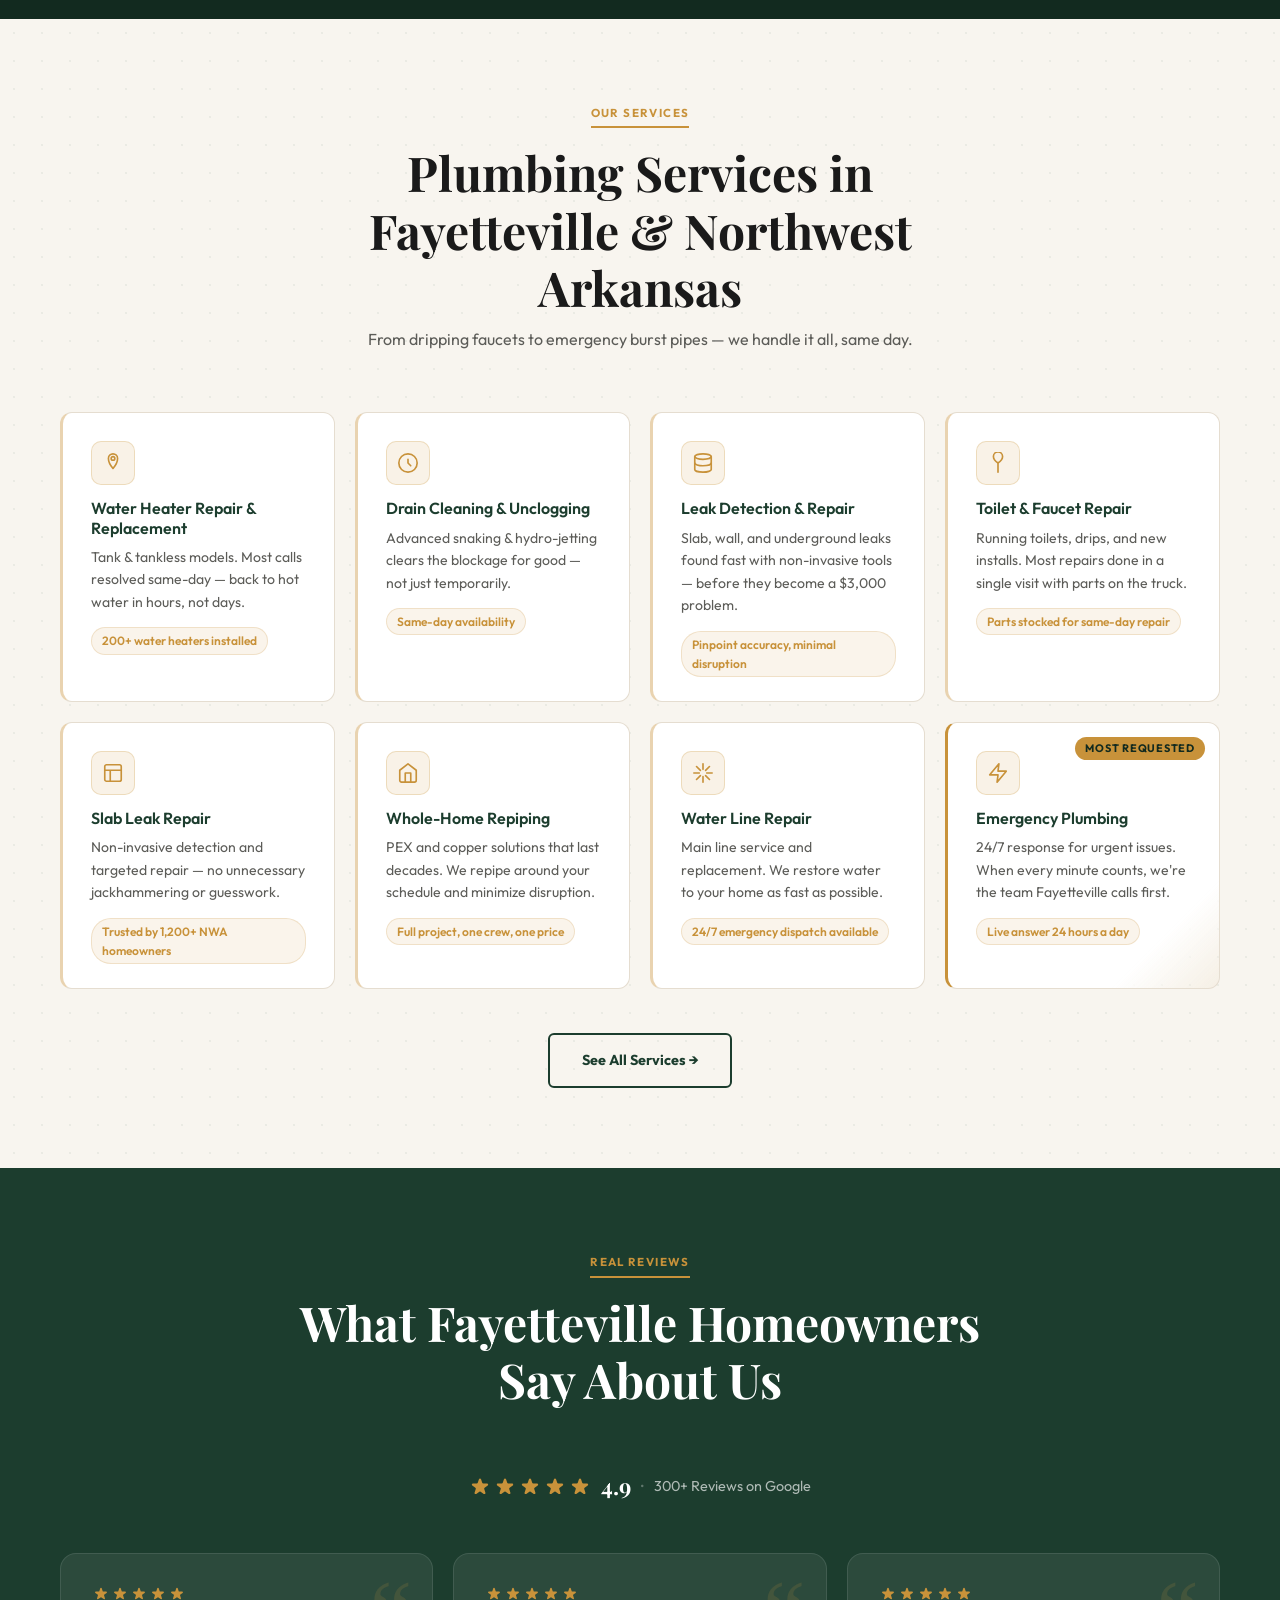
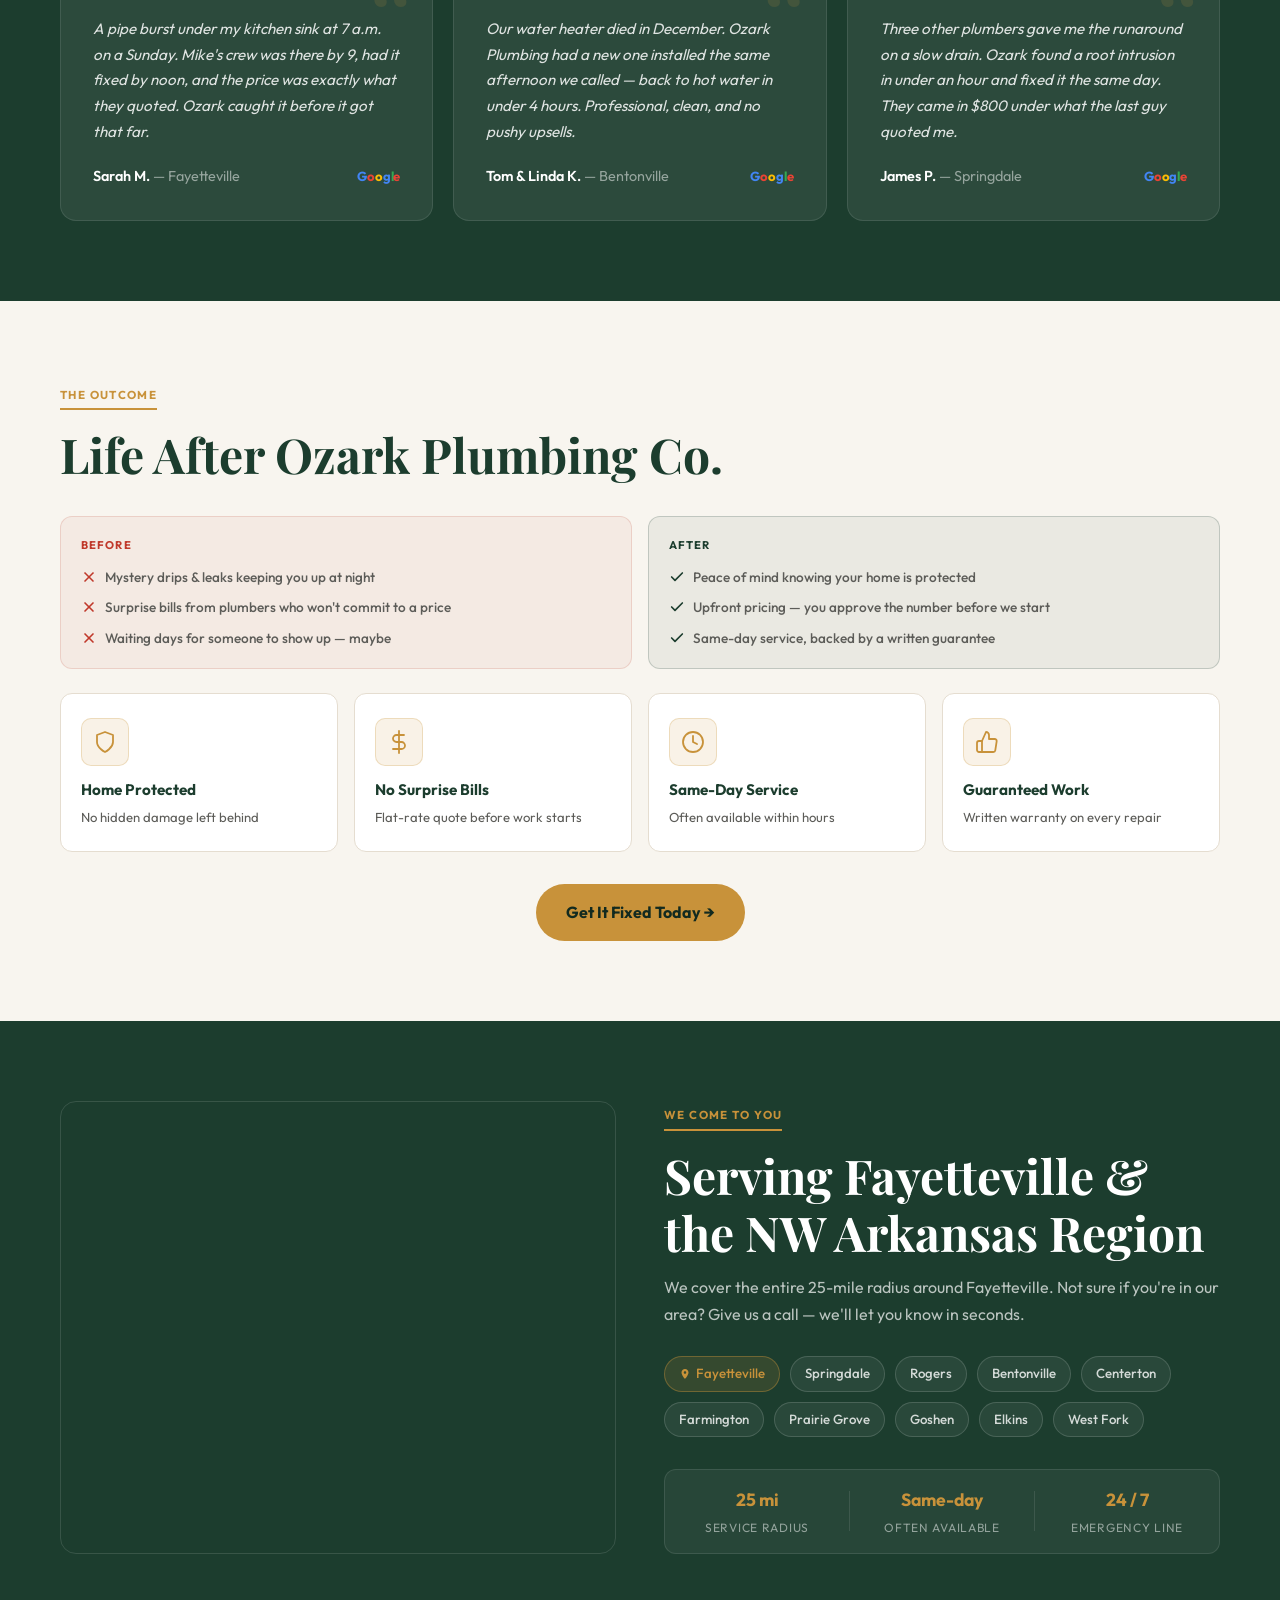
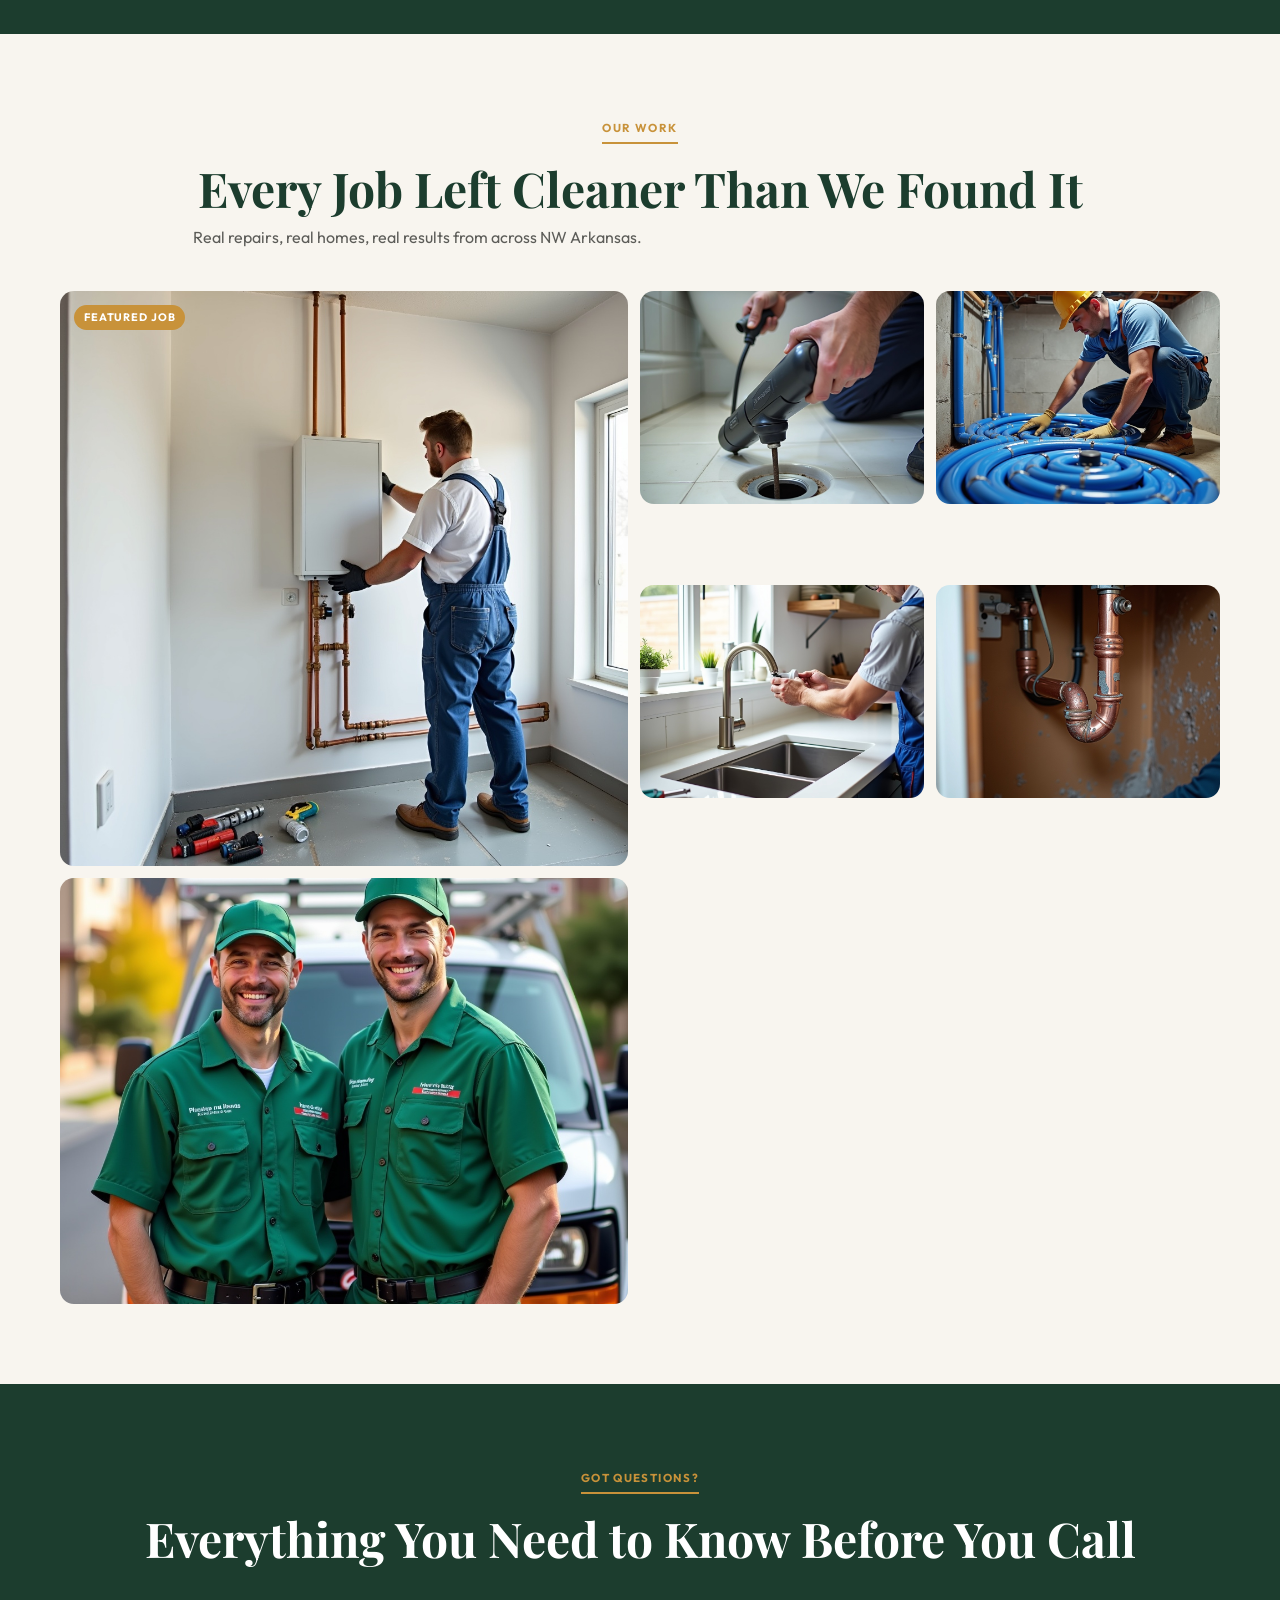
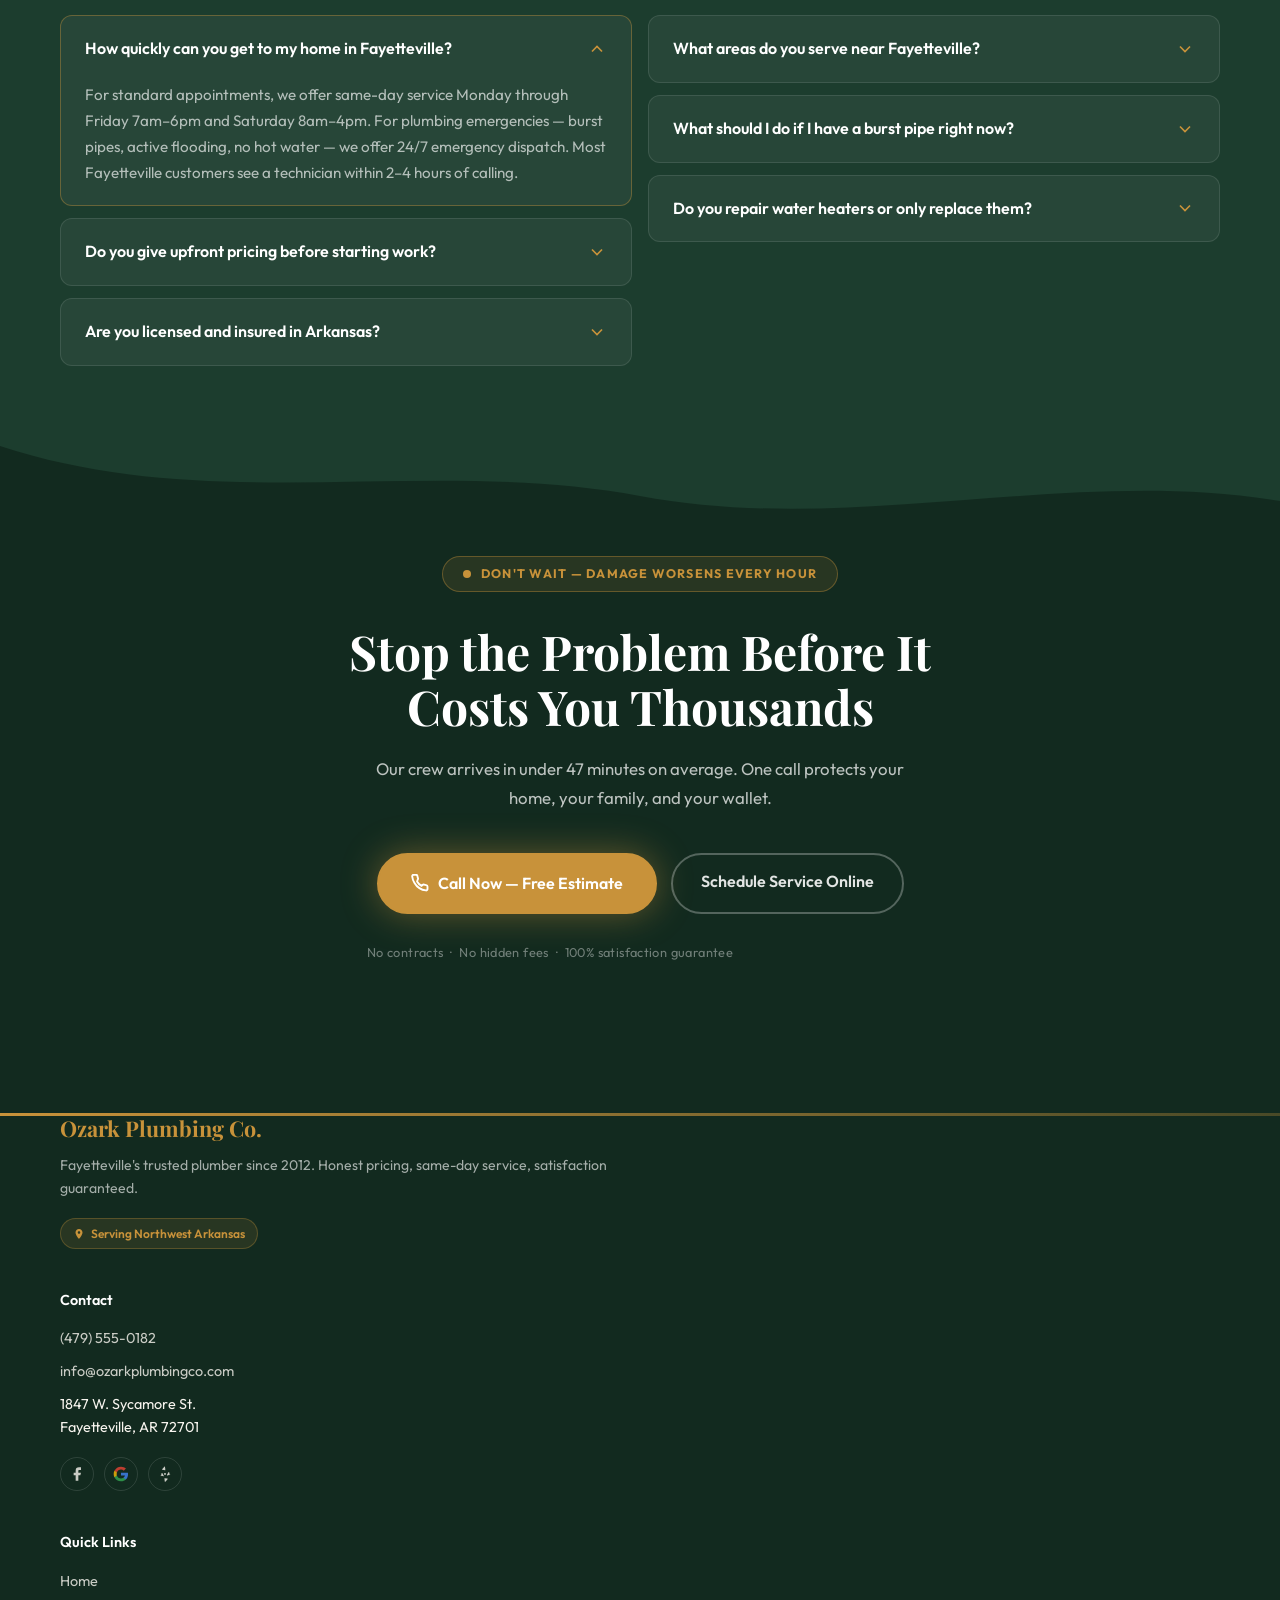
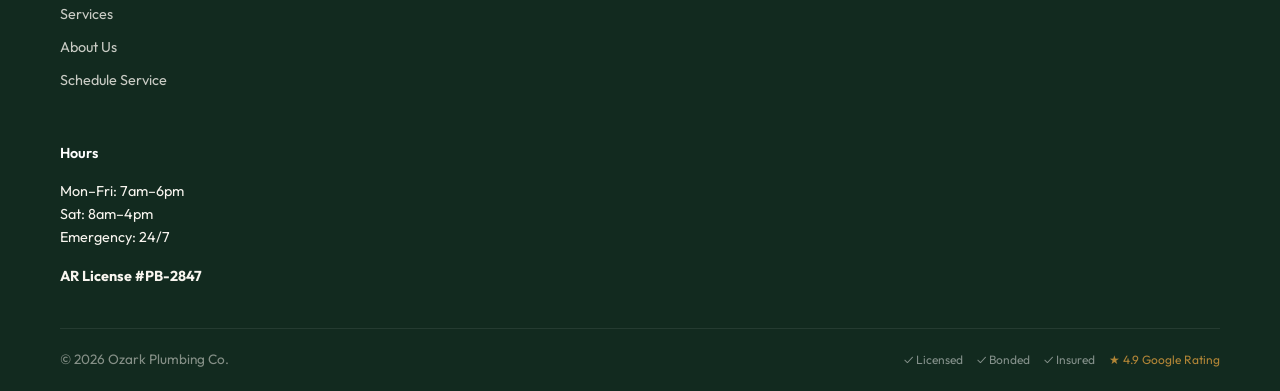
==== commit 298354ba: "Redesign final CTA and footer: amber wave divider, pulsing eyebrow, glow CTA buttons, Playfair wordm" ====
--- a/index.html
+++ b/index.html
@@ -1974,23 +1974,58 @@
       </section>
 
       <!-- ============================== CTA ============================== -->
-      <section id="contact" class="section section--inverted reveal">
-        <div class="container section-header">
-          <h2>Don't Let a Small Problem Become a Big One</h2>
-          <p>
-            Every hour you wait on a plumbing issue, the risk of serious water
-            damage grows. Our team is ready — call or book online today.
-          </p>
-          <div
-            class="hero__cta-group"
-            style="justify-content: center; margin-top: 30px"
-          >
-            <a href="tel:+14795550182" class="btn btn--primary"
-              >Call Now — Stop the Damage</a
-            >
-            <a href="contact.html" class="btn btn--secondary"
-              >Schedule Service Online</a
-            >
+      <section id="contact" class="section-final-cta reveal">
+        <svg
+          class="final-cta__wave"
+          viewBox="0 0 1440 70"
+          preserveAspectRatio="none"
+          xmlns="http://www.w3.org/2000/svg"
+          aria-hidden="true"
+        >
+          <path
+            d="M0,0 C240,70 480,10 720,50 C960,90 1200,20 1440,55 L1440,0 Z"
+            fill="#1c3d2e"
+          />
+        </svg>
+        <div class="container">
+          <div class="final-cta__inner">
+            <div class="final-cta__eyebrow">
+              <span class="final-cta__pulse"></span>
+              Don't Wait — Damage Worsens Every Hour
+            </div>
+            <h2>Stop the Problem Before It Costs You Thousands</h2>
+            <p class="final-cta__copy">
+              Our crew arrives in under 47 minutes on average. One call protects
+              your home, your family, and your wallet.
+            </p>
+            <div class="final-cta__buttons">
+              <a href="tel:+14795550182" class="btn btn--accent btn--lg">
+                <svg
+                  xmlns="http://www.w3.org/2000/svg"
+                  width="18"
+                  height="18"
+                  viewBox="0 0 24 24"
+                  fill="none"
+                  stroke="currentColor"
+                  stroke-width="2.5"
+                  stroke-linecap="round"
+                  stroke-linejoin="round"
+                  aria-hidden="true"
+                >
+                  <path
+                    d="M22 16.92v3a2 2 0 0 1-2.18 2 19.79 19.79 0 0 1-8.63-3.07A19.5 19.5 0 0 1 4.69 12 19.79 19.79 0 0 1 1.63 3.44 2 2 0 0 1 3.6 1h3a2 2 0 0 1 2 1.72 12.84 12.84 0 0 0 .7 2.81 2 2 0 0 1-.45 2.11L8.09 9.91a16 16 0 0 0 6 6l1.27-1.27a2 2 0 0 1 2.11-.45 12.84 12.84 0 0 0 2.81.7A2 2 0 0 1 22 16.92z"
+                  ></path>
+                </svg>
+                Call Now — Free Estimate
+              </a>
+              <a href="contact.html" class="btn btn--ghost-light"
+                >Schedule Service Online</a
+              >
+            </div>
+            <p class="final-cta__reassurance">
+              No contracts &nbsp;·&nbsp; No hidden fees &nbsp;·&nbsp; 100%
+              satisfaction guarantee
+            </p>
           </div>
         </div>
       </section>
@@ -1998,14 +2033,30 @@
 
     <!-- ============================== FOOTER ============================== -->
     <footer class="site-footer">
+      <div class="footer-amber-bar"></div>
       <div class="container">
         <div class="footer-grid">
-          <div class="footer-col">
-            <h4>Ozark Plumbing Co.</h4>
-            <p>
-              Fayetteville's Trusted Plumber Since 2012. Honest pricing,
-              same-day service, and a satisfaction guarantee.
+          <div class="footer-col footer-col--brand">
+            <div class="footer-wordmark">Ozark Plumbing Co.</div>
+            <p class="footer-tagline">
+              Fayetteville's trusted plumber since 2012. Honest pricing,
+              same-day service, satisfaction guaranteed.
             </p>
+            <div class="footer-service-chip">
+              <svg
+                xmlns="http://www.w3.org/2000/svg"
+                width="12"
+                height="12"
+                viewBox="0 0 24 24"
+                fill="currentColor"
+                aria-hidden="true"
+              >
+                <path
+                  d="M12 2C8.13 2 5 5.13 5 9c0 5.25 7 13 7 13s7-7.75 7-13c0-3.87-3.13-7-7-7zm0 9.5c-1.38 0-2.5-1.12-2.5-2.5s1.12-2.5 2.5-2.5 2.5 1.12 2.5 2.5-1.12 2.5-2.5 2.5z"
+                />
+              </svg>
+              Serving Northwest Arkansas
+            </div>
           </div>
           <div class="footer-col">
             <h4>Contact</h4>
@@ -2018,6 +2069,63 @@
               </li>
               <li>1847 W. Sycamore St.<br />Fayetteville, AR 72701</li>
             </ul>
+            <div class="footer-social">
+              <a href="#" class="footer-social__link" aria-label="Facebook">
+                <svg
+                  xmlns="http://www.w3.org/2000/svg"
+                  width="16"
+                  height="16"
+                  viewBox="0 0 24 24"
+                  fill="currentColor"
+                  aria-hidden="true"
+                >
+                  <path
+                    d="M18 2h-3a5 5 0 0 0-5 5v3H7v4h3v8h4v-8h3l1-4h-4V7a1 1 0 0 1 1-1h3z"
+                  />
+                </svg>
+              </a>
+              <a href="#" class="footer-social__link" aria-label="Google">
+                <svg
+                  xmlns="http://www.w3.org/2000/svg"
+                  width="16"
+                  height="16"
+                  viewBox="0 0 24 24"
+                  fill="currentColor"
+                  aria-hidden="true"
+                >
+                  <path
+                    d="M22.56 12.25c0-.78-.07-1.53-.2-2.25H12v4.26h5.92c-.26 1.37-1.04 2.53-2.21 3.31v2.77h3.57c2.08-1.92 3.28-4.74 3.28-8.09z"
+                    fill="#4285F4"
+                  />
+                  <path
+                    d="M12 23c2.97 0 5.46-.98 7.28-2.66l-3.57-2.77c-.98.66-2.23 1.06-3.71 1.06-2.86 0-5.29-1.93-6.16-4.53H2.18v2.84C3.99 20.53 7.7 23 12 23z"
+                    fill="#34A853"
+                  />
+                  <path
+                    d="M5.84 14.09c-.22-.66-.35-1.36-.35-2.09s.13-1.43.35-2.09V7.07H2.18C1.43 8.55 1 10.22 1 12s.43 3.45 1.18 4.93l2.85-2.22.81-.62z"
+                    fill="#FBBC05"
+                  />
+                  <path
+                    d="M12 5.38c1.62 0 3.06.56 4.21 1.64l3.15-3.15C17.45 2.09 14.97 1 12 1 7.7 1 3.99 3.47 2.18 7.07l3.66 2.84c.87-2.6 3.3-4.53 6.16-4.53z"
+                    fill="#EA4335"
+                  />
+                </svg>
+              </a>
+              <a href="#" class="footer-social__link" aria-label="Yelp">
+                <svg
+                  xmlns="http://www.w3.org/2000/svg"
+                  width="16"
+                  height="16"
+                  viewBox="0 0 24 24"
+                  fill="currentColor"
+                  aria-hidden="true"
+                >
+                  <path
+                    d="M20.16 12.73l-4.46 1.44c-.51.16-.96-.41-.68-.87l2.26-3.86c.28-.47.93-.34 1.04.19l.98 4.34c.04.17-.04.35-.2.42l.06-.66zm-8.97 5.94l.42 4.56c.05.53.67.75 1.02.35l3.24-3.6c.34-.38.13-.97-.39-1.06l-4.03-.68c-.17-.03-.33.07-.38.24l.12.19zm-6.2-4.73l4.46 1.44c.51.17.99-.38.71-.85L7.9 10.67c-.28-.47-.93-.34-1.04.19l-.98 4.34c-.04.17.04.35.2.42l.01-.68zM12 13.41c-.78 0-1.41-.63-1.41-1.41s.63-1.41 1.41-1.41 1.41.63 1.41 1.41-.63 1.41-1.41 1.41zm.41-9.37l-.42-2.56C11.93.95 11.28.73 10.93 1.13L7.69 4.73c-.34.38-.13.95.39 1.04l4.03.68c.17.03.33-.07.38-.24l-.08-.17z"
+                  />
+                </svg>
+              </a>
+            </div>
           </div>
           <div class="footer-col">
             <h4>Quick Links</h4>
@@ -2035,7 +2143,13 @@
           </div>
         </div>
         <div class="footer-bottom">
-          <p>&copy; 2026 Ozark Plumbing Co. | Licensed, Bonded &amp; Insured</p>
+          <p class="footer-bottom__copy">&copy; 2026 Ozark Plumbing Co.</p>
+          <div class="footer-trust-badges">
+            <span>&#10003; Licensed</span>
+            <span>&#10003; Bonded</span>
+            <span>&#10003; Insured</span>
+            <span class="footer-trust-star">&#9733; 4.9 Google Rating</span>
+          </div>
         </div>
       </div>
     </footer>
--- a/css/styles.css
+++ b/css/styles.css
@@ -1750,8 +1750,135 @@
 }
 
 /* ==============================
+   FINAL CTA
+   ============================== */
+.section-final-cta {
+  background-color: var(--primary-dark);
+  color: var(--text-inverted);
+  padding: 0 0 90px;
+  position: relative;
+  text-align: center;
+  overflow: hidden;
+}
+.final-cta__wave {
+  display: block;
+  width: 100%;
+  height: 70px;
+}
+.final-cta__inner {
+  max-width: 700px;
+  margin: 0 auto;
+  padding-top: 40px;
+}
+.final-cta__eyebrow {
+  display: inline-flex;
+  align-items: center;
+  gap: 10px;
+  background: rgba(200, 146, 58, 0.12);
+  border: 1px solid rgba(200, 146, 58, 0.38);
+  color: var(--accent);
+  font-family: var(--font-body);
+  font-size: 0.78rem;
+  font-weight: 700;
+  letter-spacing: 0.1em;
+  text-transform: uppercase;
+  padding: 7px 20px;
+  border-radius: 40px;
+  margin-bottom: 32px;
+}
+.final-cta__pulse {
+  display: inline-block;
+  width: 8px;
+  height: 8px;
+  border-radius: 50%;
+  background-color: var(--accent);
+  animation: pulse-dot 1.8s ease-in-out infinite;
+  flex-shrink: 0;
+}
+@keyframes pulse-dot {
+  0%,
+  100% {
+    opacity: 1;
+    transform: scale(1);
+  }
+  50% {
+    opacity: 0.4;
+    transform: scale(0.65);
+  }
+}
+.section-final-cta h2 {
+  color: #fff;
+  font-size: clamp(2rem, 4vw, 3rem);
+  line-height: 1.15;
+  margin-bottom: 20px;
+  max-width: 22ch;
+  margin-left: auto;
+  margin-right: auto;
+}
+.final-cta__copy {
+  color: rgba(255, 255, 255, 0.72);
+  font-size: 1.05rem;
+  line-height: 1.75;
+  margin-bottom: 40px;
+  max-width: 52ch;
+  margin-left: auto;
+  margin-right: auto;
+}
+.final-cta__buttons {
+  display: flex;
+  flex-wrap: wrap;
+  gap: 14px;
+  justify-content: center;
+  margin-bottom: 28px;
+}
+.btn--accent {
+  background-color: var(--accent);
+  color: #fff;
+  border: 2px solid var(--accent);
+  box-shadow: 0 0 36px rgba(200, 146, 58, 0.45);
+  transition:
+    box-shadow 0.3s ease,
+    transform 0.2s ease,
+    background-color 0.2s ease;
+  display: inline-flex;
+  align-items: center;
+  gap: 9px;
+}
+.btn--accent:hover {
+  background-color: #b77e30;
+  box-shadow: 0 0 56px rgba(200, 146, 58, 0.72);
+  transform: translateY(-2px);
+}
+.btn--lg {
+  padding: 16px 32px;
+  font-size: 1rem;
+}
+.btn--ghost-light {
+  background: transparent;
+  color: rgba(255, 255, 255, 0.88);
+  border: 2px solid rgba(255, 255, 255, 0.28);
+  transition:
+    border-color 0.2s ease,
+    color 0.2s ease;
+}
+.btn--ghost-light:hover {
+  border-color: rgba(255, 255, 255, 0.7);
+  color: #fff;
+}
+.final-cta__reassurance {
+  font-size: 0.8rem;
+  color: rgba(255, 255, 255, 0.4);
+  margin-bottom: 0;
+  letter-spacing: 0.03em;
+}
+
+/* ==============================
    FOOTER
    ============================== */
+.footer-amber-bar {
+  height: 3px;
+  background: linear-gradient(90deg, var(--accent), rgba(200, 146, 58, 0.3));
+}
 .site-footer {
   background-color: var(--primary-dark);
   color: var(--text-inverted);
@@ -1764,6 +1891,32 @@
   gap: 40px;
   margin-bottom: 40px;
 }
+.footer-wordmark {
+  font-family: var(--font-display);
+  font-size: 1.35rem;
+  font-weight: 700;
+  color: var(--accent);
+  margin-bottom: 12px;
+  line-height: 1.2;
+}
+.footer-tagline {
+  color: rgba(255, 255, 255, 0.62);
+  font-size: 0.88rem;
+  line-height: 1.65;
+  margin-bottom: 18px;
+}
+.footer-service-chip {
+  display: inline-flex;
+  align-items: center;
+  gap: 6px;
+  background: rgba(200, 146, 58, 0.12);
+  border: 1px solid rgba(200, 146, 58, 0.3);
+  color: var(--accent);
+  font-size: 0.75rem;
+  font-weight: 600;
+  padding: 5px 12px;
+  border-radius: 20px;
+}
 .footer-col h4 {
   font-family: var(--font-body);
   font-weight: 600;
@@ -1784,11 +1937,59 @@
   opacity: 1;
   color: var(--accent);
 }
+.footer-social {
+  display: flex;
+  gap: 10px;
+  margin-top: 18px;
+}
+.footer-social__link {
+  display: flex;
+  align-items: center;
+  justify-content: center;
+  width: 34px;
+  height: 34px;
+  border-radius: 50%;
+  border: 1px solid rgba(255, 255, 255, 0.15);
+  color: rgba(255, 255, 255, 0.62);
+  opacity: 1;
+  transition:
+    background-color 0.2s ease,
+    border-color 0.2s ease,
+    color 0.2s ease;
+}
+.footer-social__link:hover {
+  background-color: rgba(200, 146, 58, 0.18);
+  border-color: rgba(200, 146, 58, 0.5);
+  color: var(--accent);
+  opacity: 1;
+}
 .footer-bottom {
-  border-top: 1px solid var(--primary-light);
+  border-top: 1px solid rgba(255, 255, 255, 0.08);
   padding-top: 20px;
-  text-align: center;
-  opacity: 0.7;
+  display: flex;
+  flex-wrap: wrap;
+  justify-content: space-between;
+  align-items: center;
+  gap: 10px;
+}
+.footer-bottom__copy {
+  opacity: 0.5;
+  margin: 0;
+  font-size: 0.85rem;
+}
+.footer-trust-badges {
+  display: flex;
+  flex-wrap: wrap;
+  gap: 6px 14px;
+}
+.footer-trust-badges span {
+  font-size: 0.75rem;
+  color: rgba(255, 255, 255, 0.48);
+  white-space: nowrap;
+}
+.footer-trust-star {
+  color: var(--accent) !important;
+  opacity: 0.88;
 }
 
 /* ==============================
@@ -2228,6 +2429,10 @@
 }
 
 /* ============================== FOOTER ============================== */
+.footer-amber-bar {
+  height: 3px;
+  background: linear-gradient(90deg, var(--accent), rgba(200, 146, 58, 0.3));
+}
 .site-footer {
   background-color: var(--primary-dark);
   color: var(--text-inverted);
@@ -2240,6 +2445,32 @@
   gap: 40px;
   margin-bottom: 40px;
 }
+.footer-wordmark {
+  font-family: var(--font-display);
+  font-size: 1.35rem;
+  font-weight: 700;
+  color: var(--accent);
+  margin-bottom: 12px;
+  line-height: 1.2;
+}
+.footer-tagline {
+  color: rgba(255, 255, 255, 0.62);
+  font-size: 0.88rem;
+  line-height: 1.65;
+  margin-bottom: 18px;
+}
+.footer-service-chip {
+  display: inline-flex;
+  align-items: center;
+  gap: 6px;
+  background: rgba(200, 146, 58, 0.12);
+  border: 1px solid rgba(200, 146, 58, 0.3);
+  color: var(--accent);
+  font-size: 0.75rem;
+  font-weight: 600;
+  padding: 5px 12px;
+  border-radius: 20px;
+}
 .footer-col h4 {
   font-family: var(--font-body);
   font-weight: 600;
@@ -2260,11 +2491,59 @@
   opacity: 1;
   color: var(--accent);
 }
+.footer-social {
+  display: flex;
+  gap: 10px;
+  margin-top: 18px;
+}
+.footer-social__link {
+  display: flex;
+  align-items: center;
+  justify-content: center;
+  width: 34px;
+  height: 34px;
+  border-radius: 50%;
+  border: 1px solid rgba(255, 255, 255, 0.15);
+  color: rgba(255, 255, 255, 0.62);
+  opacity: 1;
+  transition:
+    background-color 0.2s ease,
+    border-color 0.2s ease,
+    color 0.2s ease;
+}
+.footer-social__link:hover {
+  background-color: rgba(200, 146, 58, 0.18);
+  border-color: rgba(200, 146, 58, 0.5);
+  color: var(--accent);
+  opacity: 1;
+}
 .footer-bottom {
-  border-top: 1px solid var(--primary-light);
+  border-top: 1px solid rgba(255, 255, 255, 0.08);
   padding-top: 20px;
-  text-align: center;
-  opacity: 0.7;
+  display: flex;
+  flex-wrap: wrap;
+  justify-content: space-between;
+  align-items: center;
+  gap: 10px;
+}
+.footer-bottom__copy {
+  opacity: 0.5;
+  margin: 0;
+  font-size: 0.85rem;
+}
+.footer-trust-badges {
+  display: flex;
+  flex-wrap: wrap;
+  gap: 6px 14px;
+}
+.footer-trust-badges span {
+  font-size: 0.75rem;
+  color: rgba(255, 255, 255, 0.48);
+  white-space: nowrap;
+}
+.footer-trust-star {
+  color: var(--accent) !important;
+  opacity: 0.88;
 }
 
 #map {
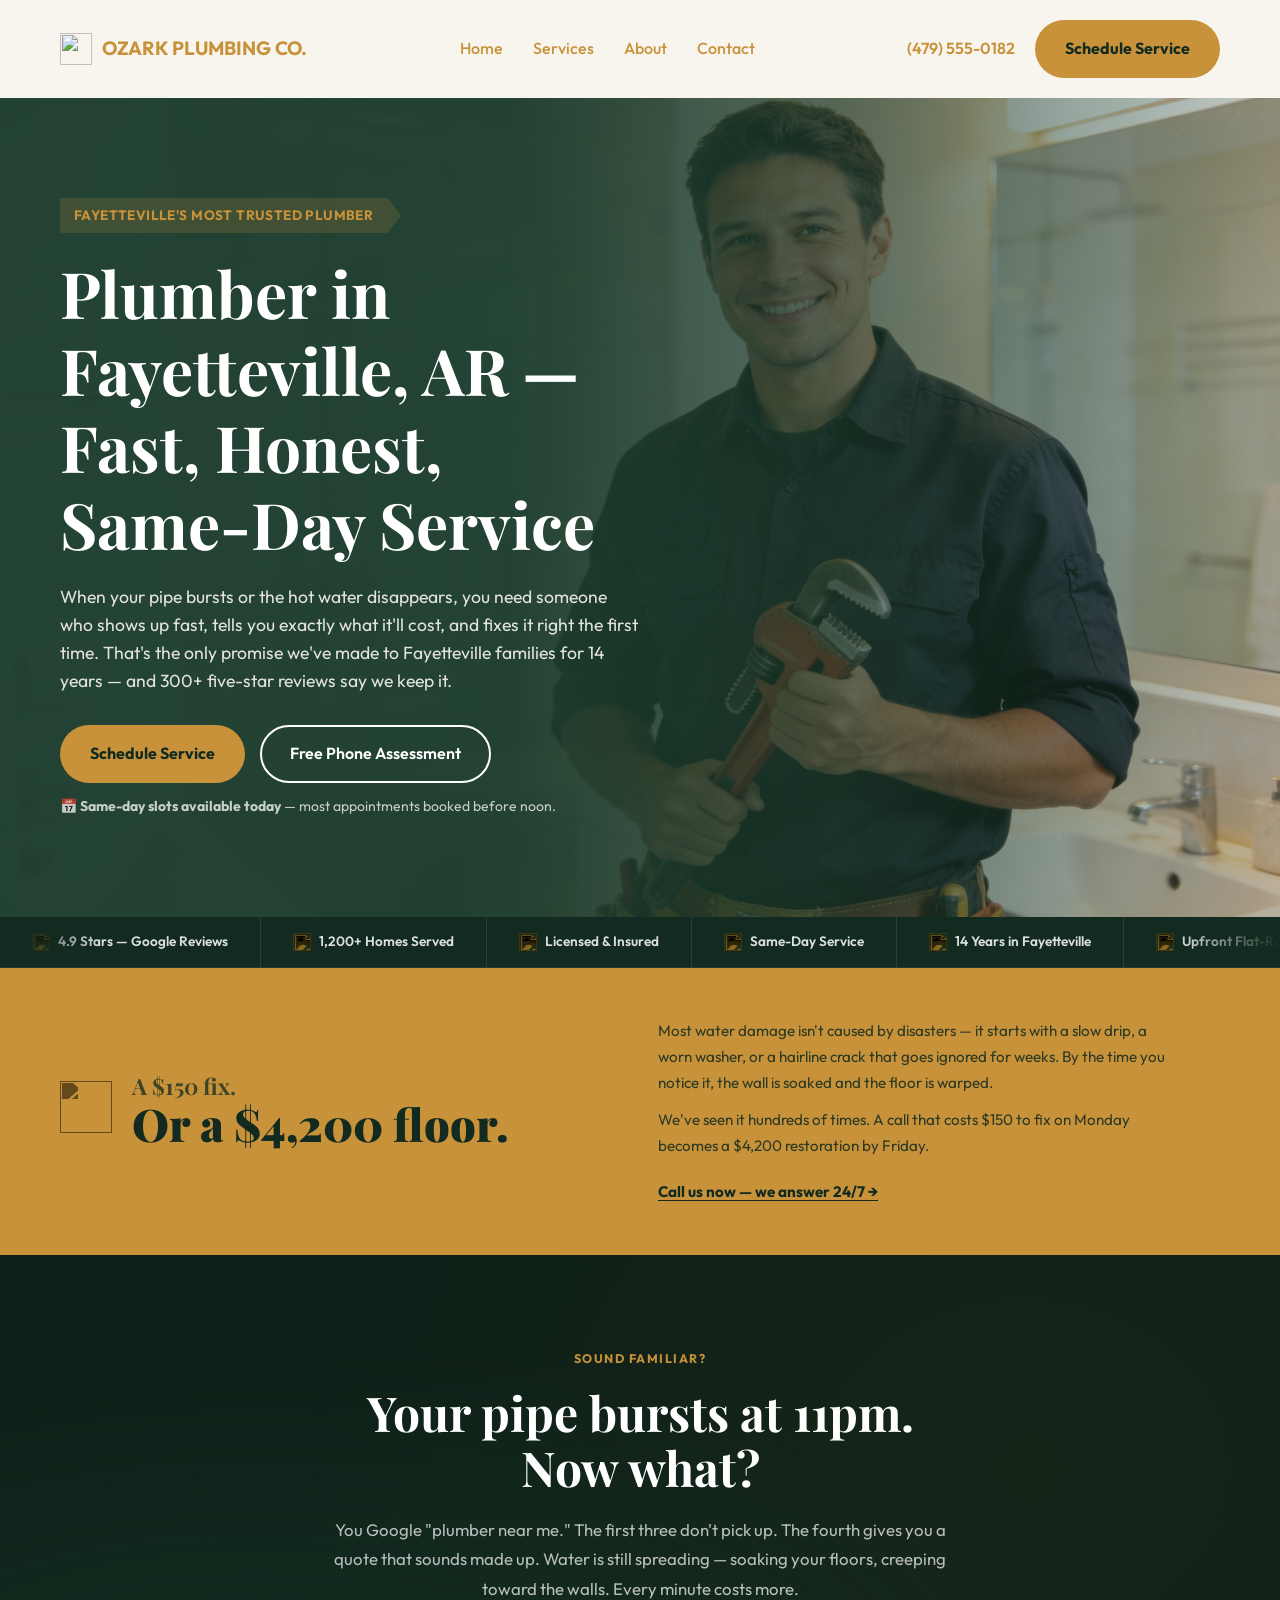
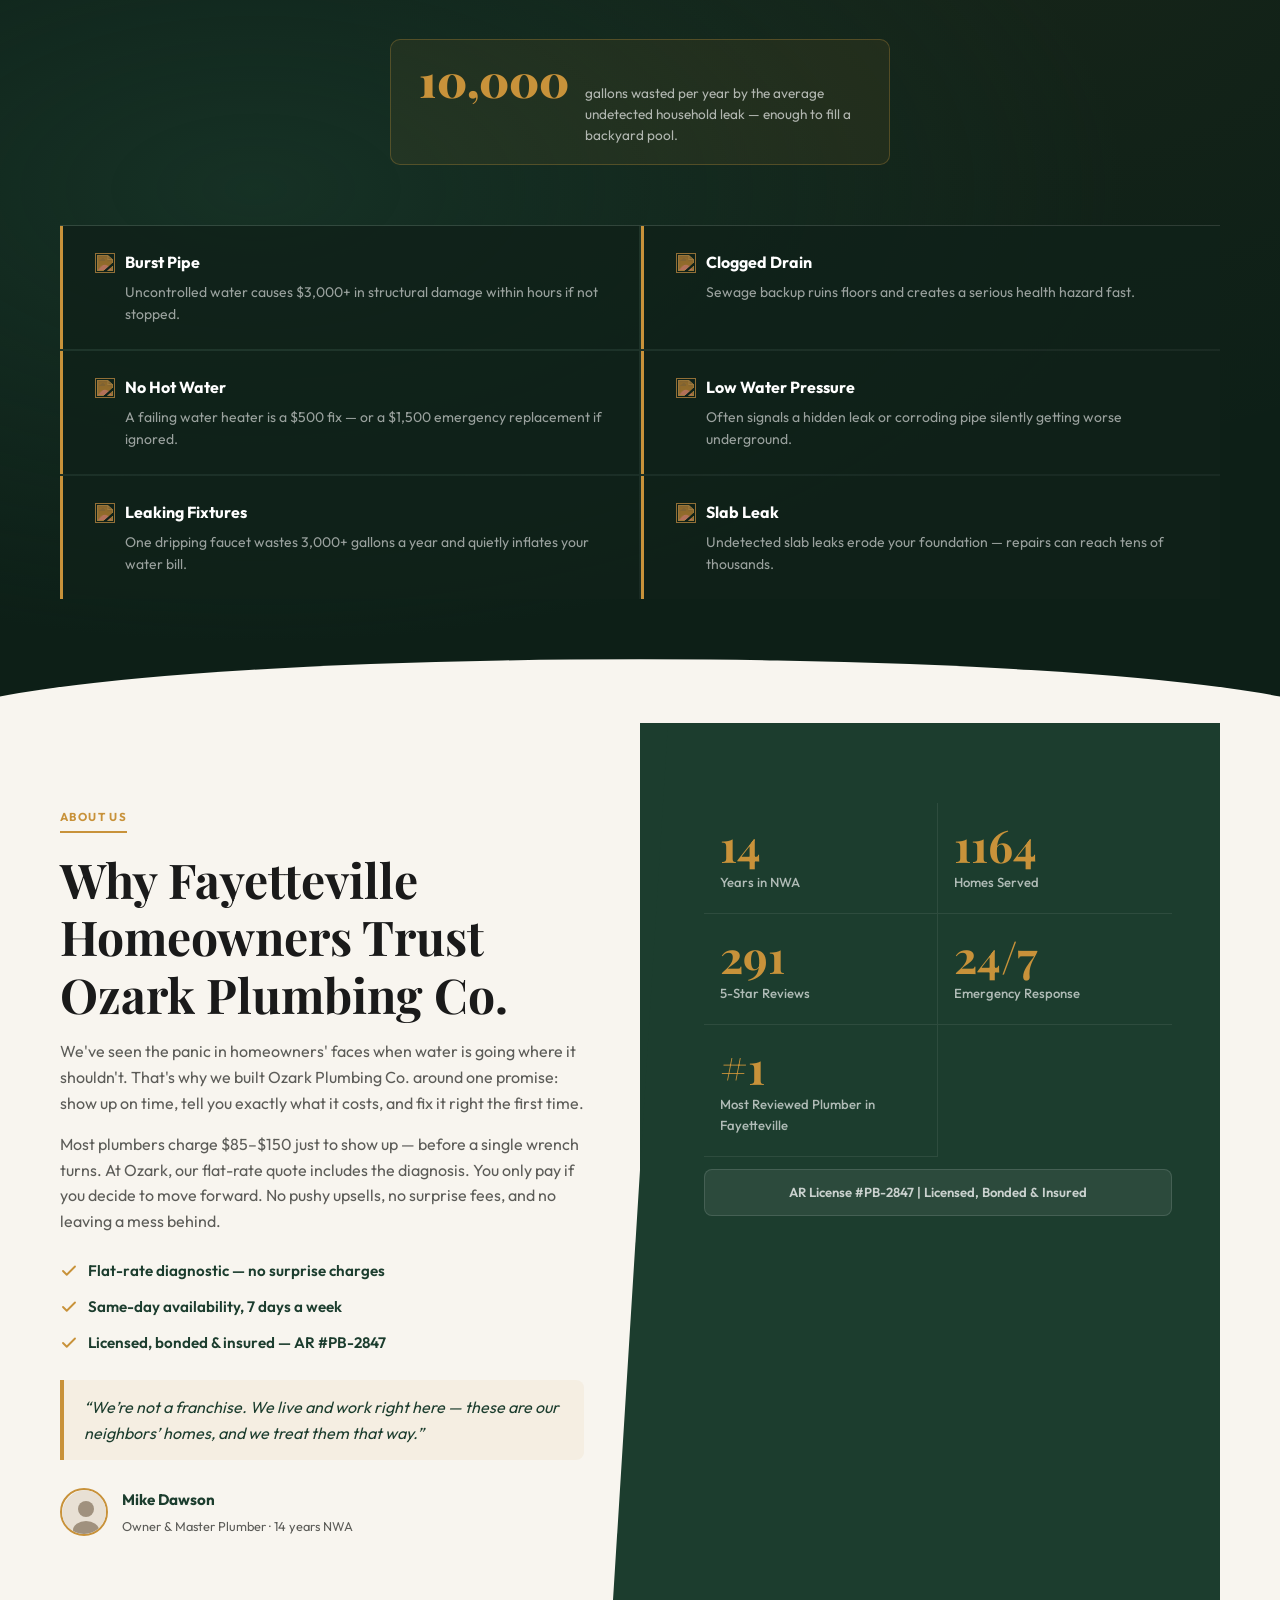
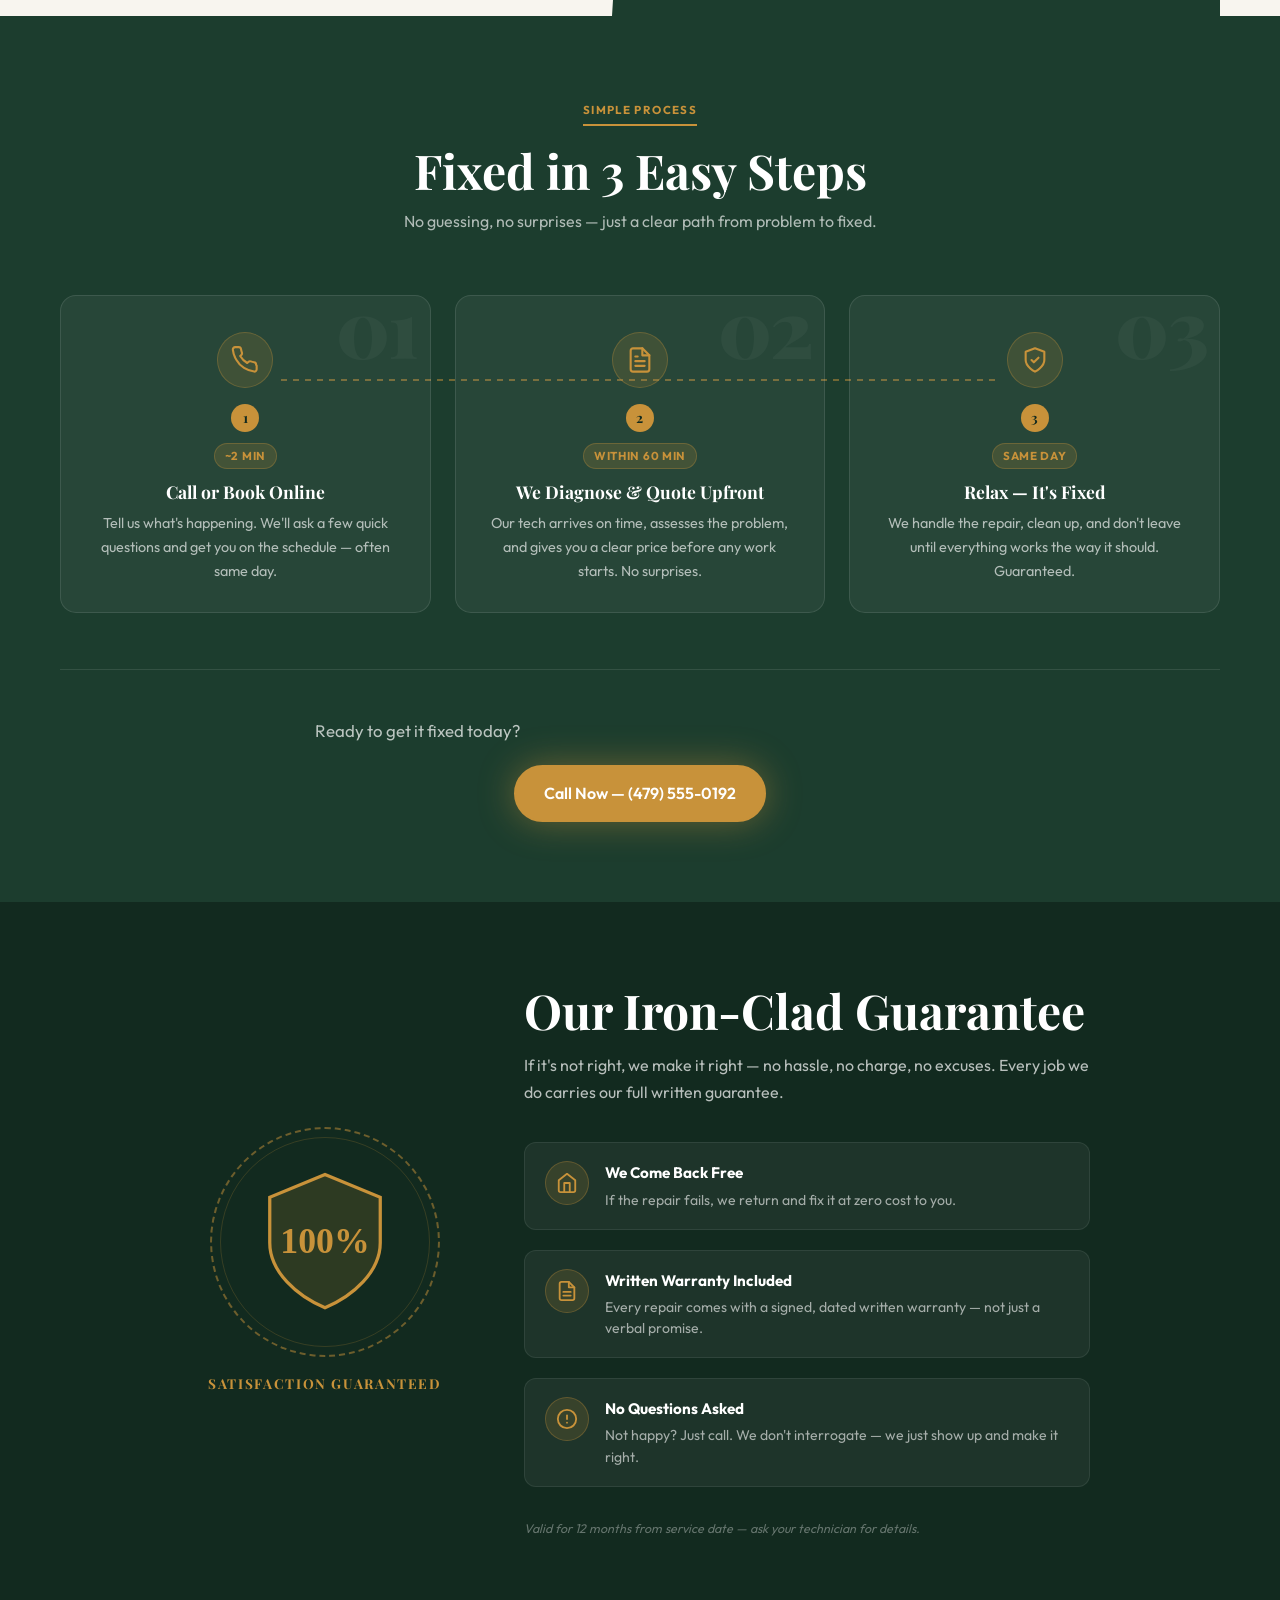
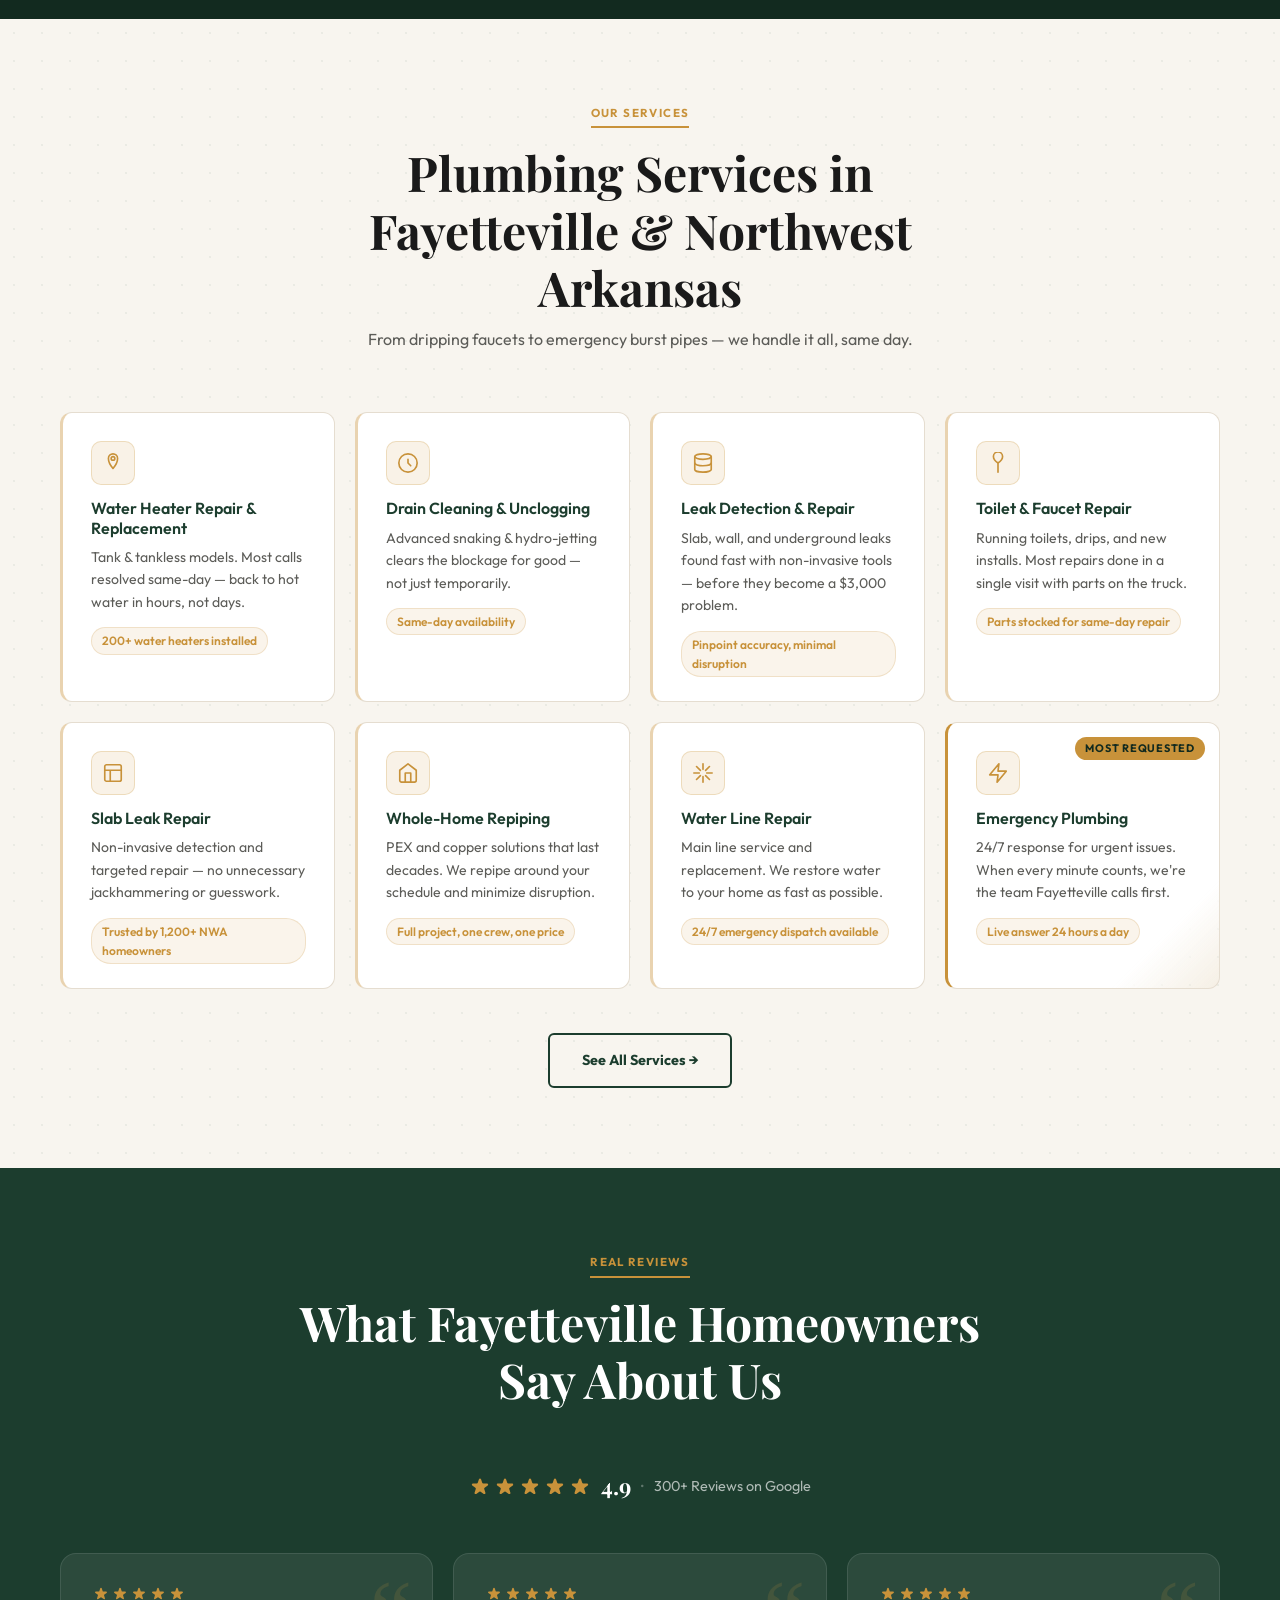
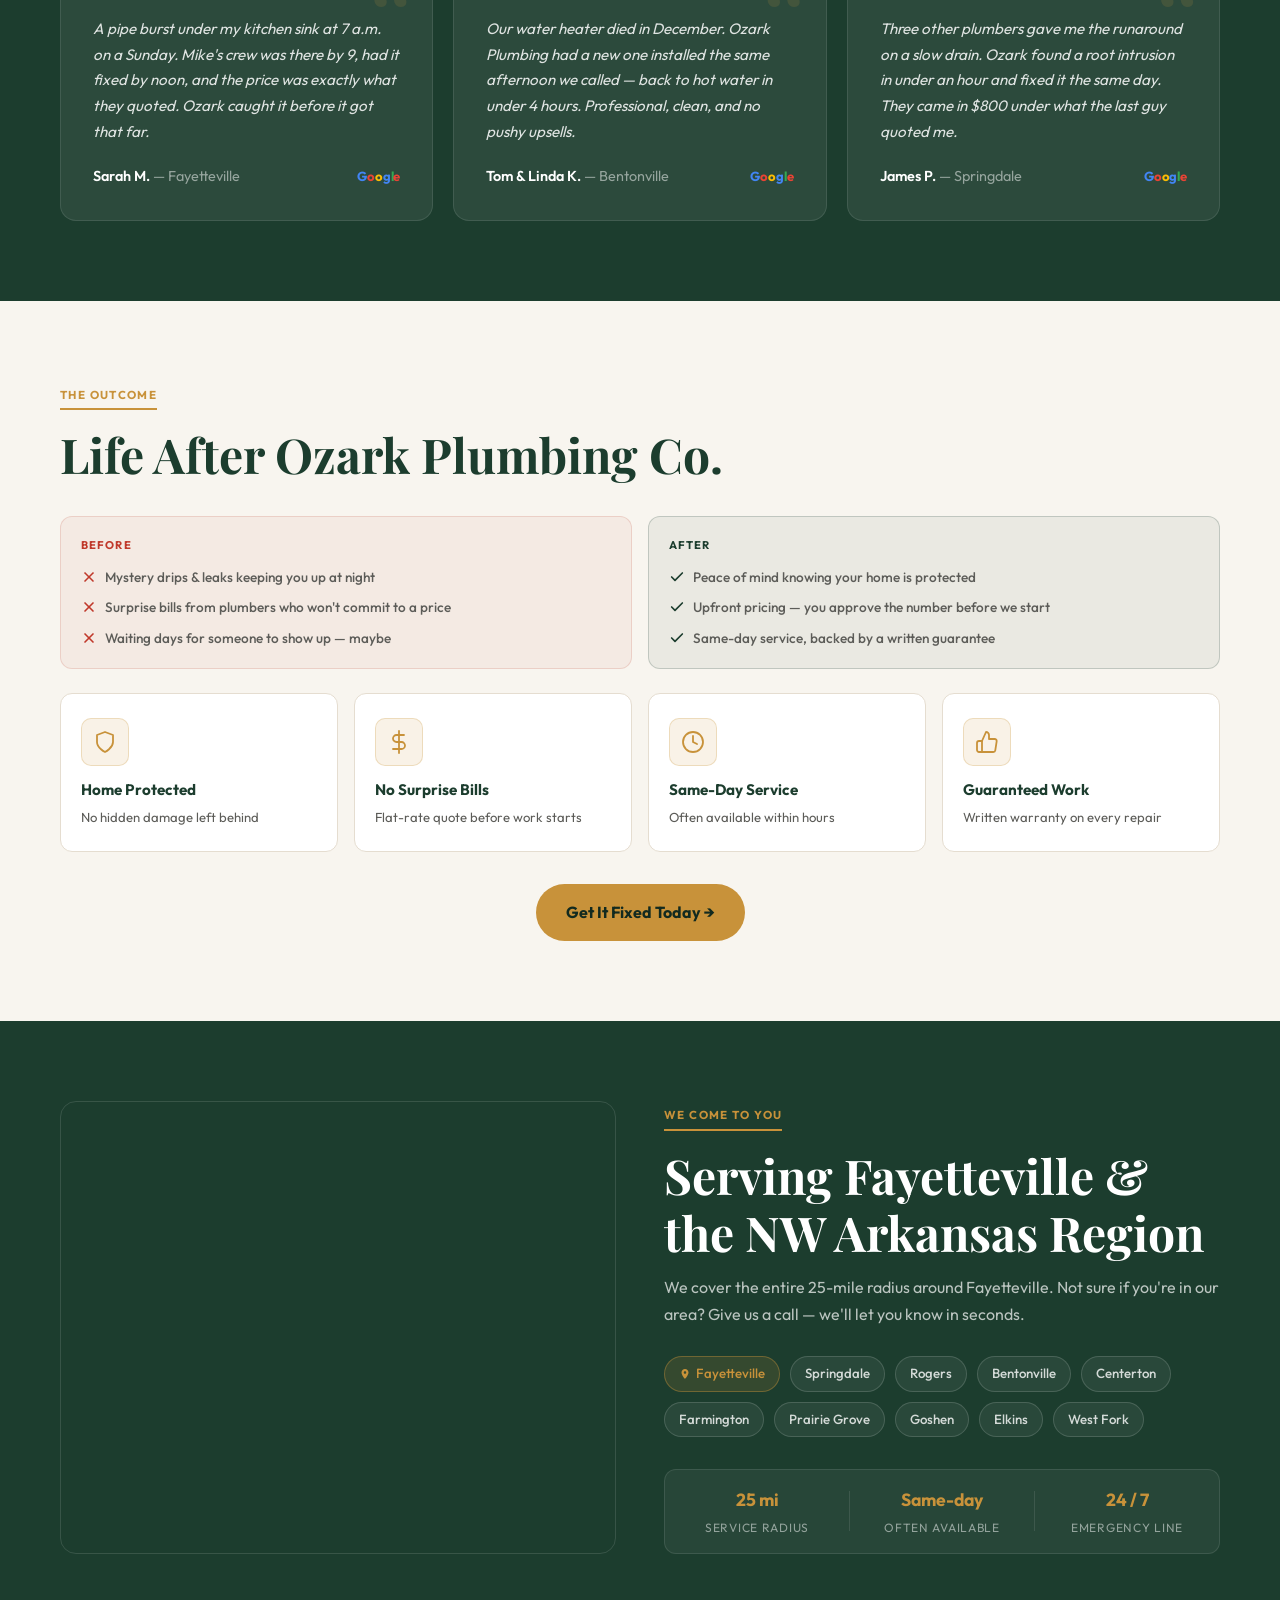
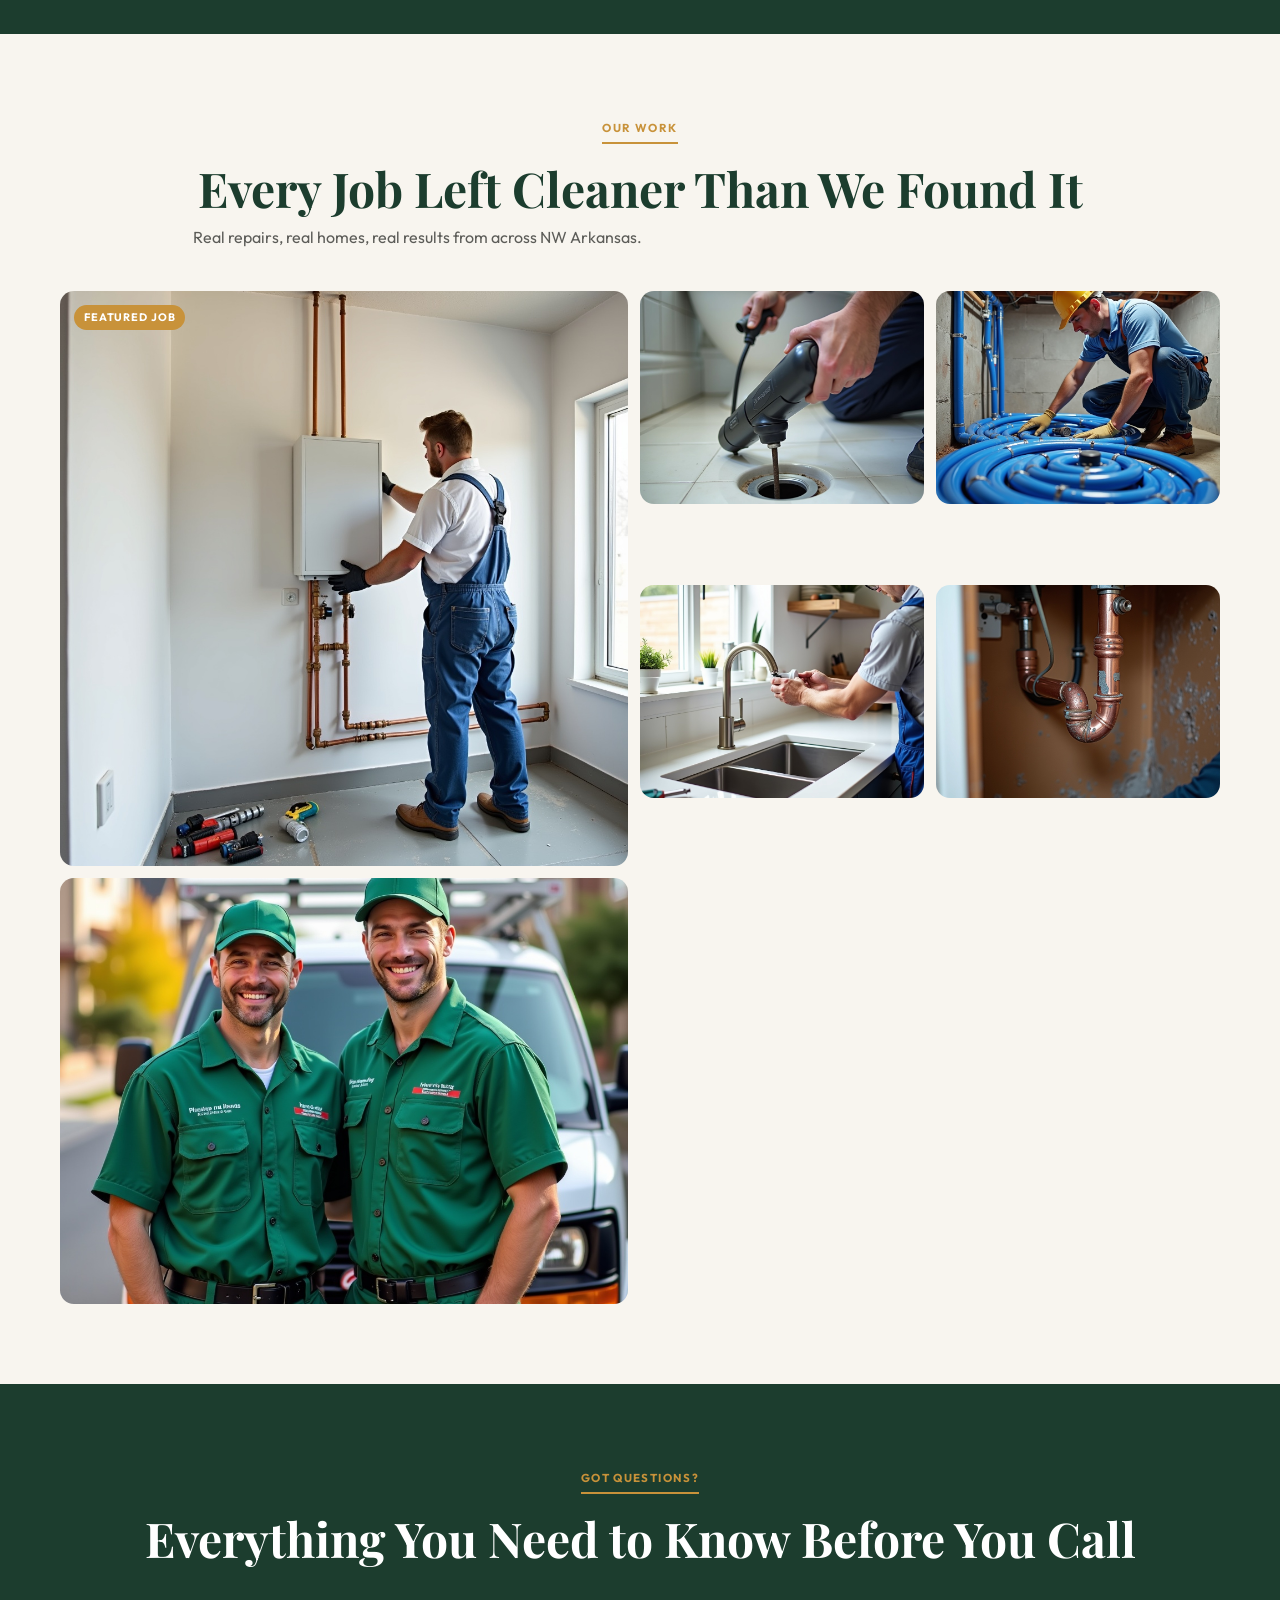
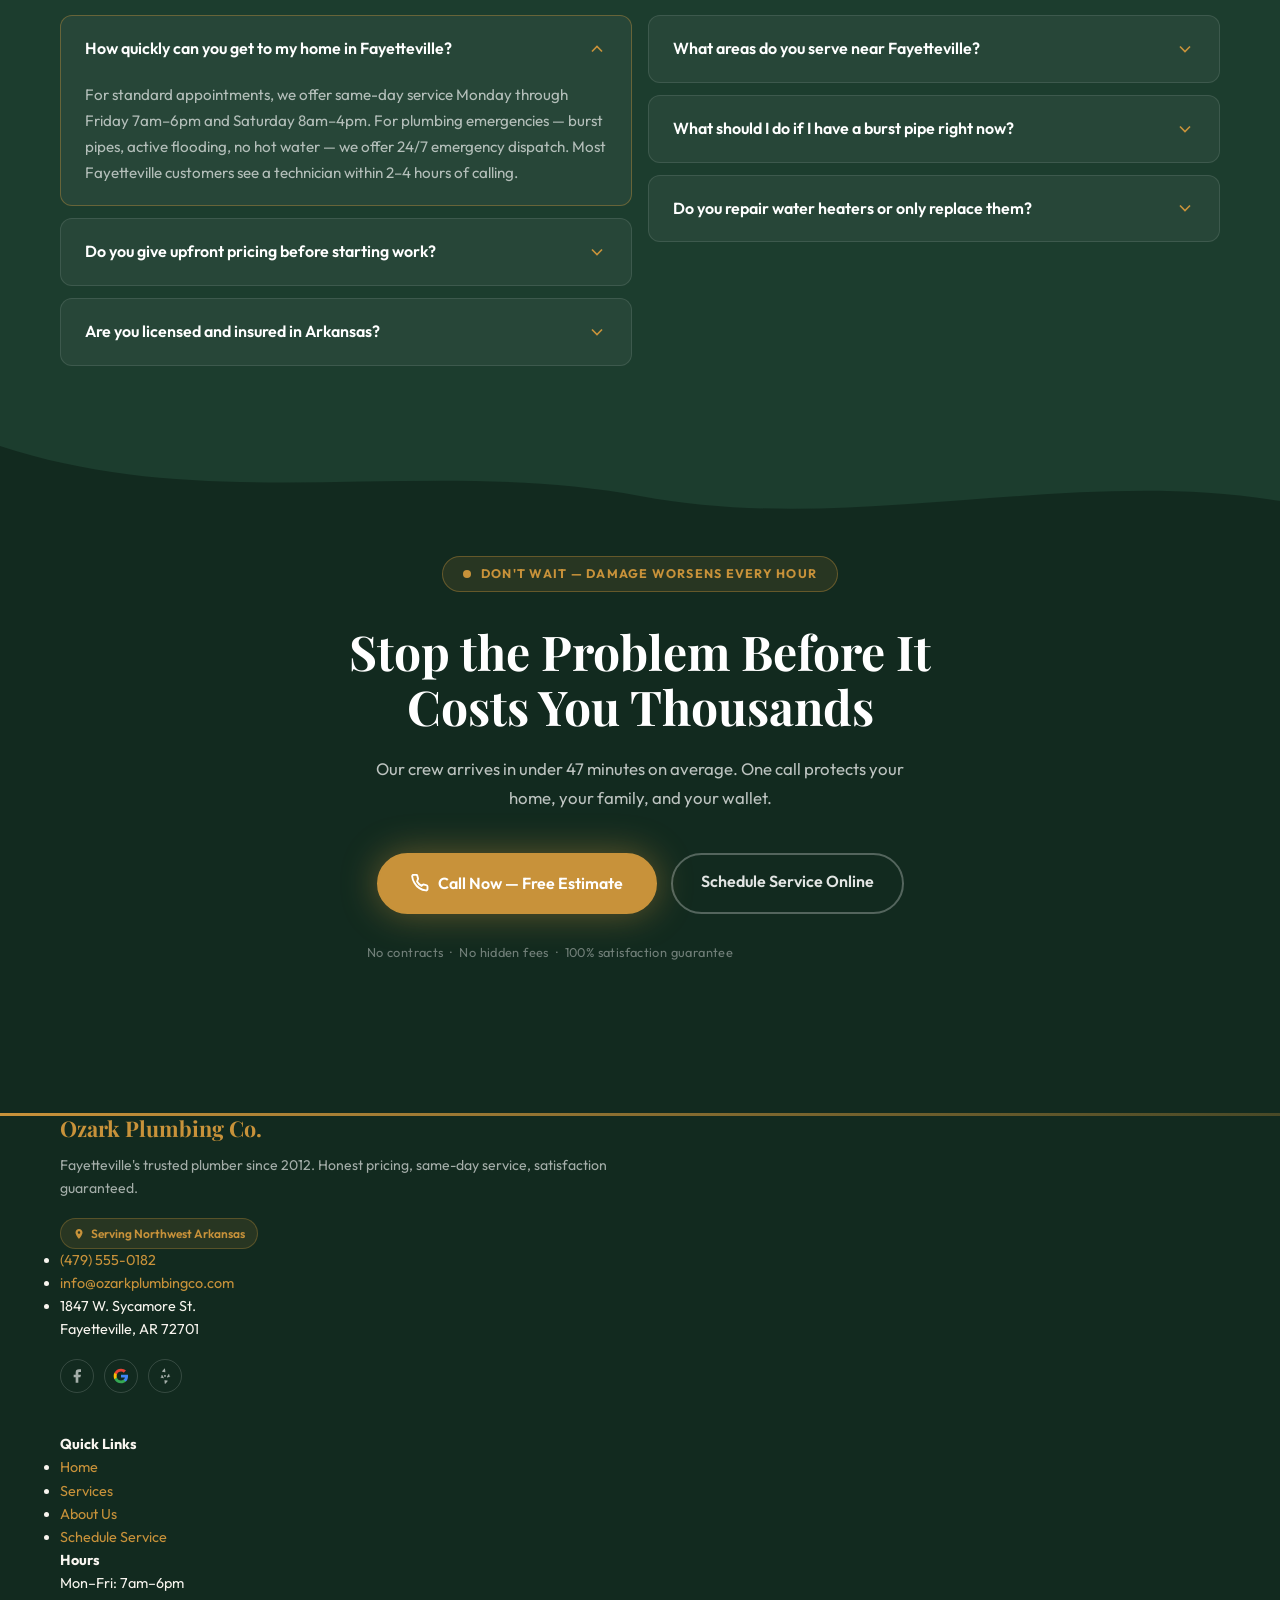
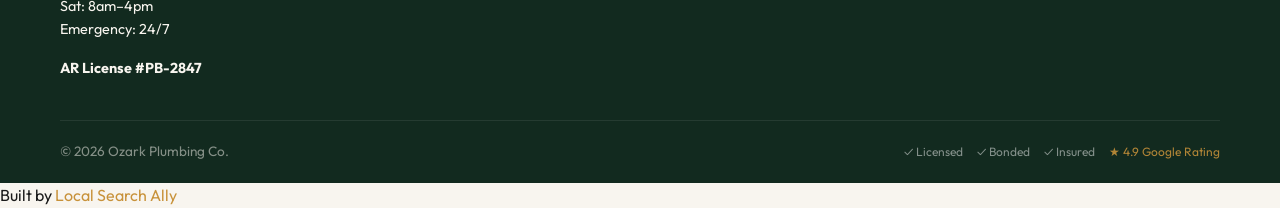
==== commit ab1f48a5: "Fix: center CTA reassurance text, 2-col footer layout, add Built by Local Search Ally bar" ====
--- a/index.html
+++ b/index.html
@@ -2036,7 +2036,8 @@
       <div class="footer-amber-bar"></div>
       <div class="container">
         <div class="footer-grid">
-          <div class="footer-col footer-col--brand">
+          <!-- Left column: brand + contact -->
+          <div class="footer-col-group">
             <div class="footer-wordmark">Ozark Plumbing Co.</div>
             <p class="footer-tagline">
               Fayetteville's trusted plumber since 2012. Honest pricing,
@@ -2057,10 +2058,7 @@
               </svg>
               Serving Northwest Arkansas
             </div>
-          </div>
-          <div class="footer-col">
-            <h4>Contact</h4>
-            <ul>
+            <ul class="footer-contact-list">
               <li><a href="tel:+14795550182">(479) 555-0182</a></li>
               <li>
                 <a href="mailto:info@ozarkplumbingco.com"
@@ -2127,19 +2125,22 @@
               </a>
             </div>
           </div>
-          <div class="footer-col">
-            <h4>Quick Links</h4>
-            <ul>
-              <li><a href="index.html">Home</a></li>
-              <li><a href="services.html">Services</a></li>
-              <li><a href="about.html">About Us</a></li>
-              <li><a href="contact.html">Schedule Service</a></li>
-            </ul>
-          </div>
-          <div class="footer-col">
-            <h4>Hours</h4>
-            <p>Mon–Fri: 7am–6pm<br />Sat: 8am–4pm<br />Emergency: 24/7</p>
-            <p><strong>AR License #PB-2847</strong></p>
+          <!-- Right column: links + hours side by side -->
+          <div class="footer-col-group footer-col-group--right">
+            <div>
+              <h4>Quick Links</h4>
+              <ul>
+                <li><a href="index.html">Home</a></li>
+                <li><a href="services.html">Services</a></li>
+                <li><a href="about.html">About Us</a></li>
+                <li><a href="contact.html">Schedule Service</a></li>
+              </ul>
+            </div>
+            <div>
+              <h4>Hours</h4>
+              <p>Mon–Fri: 7am–6pm<br />Sat: 8am–4pm<br />Emergency: 24/7</p>
+              <p><strong>AR License #PB-2847</strong></p>
+            </div>
           </div>
         </div>
         <div class="footer-bottom">
@@ -2154,6 +2155,20 @@
       </div>
     </footer>
 
+    <!-- ============================== BUILT BY ============================== -->
+    <div class="built-by-bar">
+      <span
+        >Built by
+        <a
+          href="https://localsearchally.com"
+          target="_blank"
+          rel="noopener noreferrer"
+          ><span class="built-by__local">Local Search</span>
+          <span class="built-by__ally">Ally</span></a
+        ></span
+      >
+    </div>
+
     <!-- ============================== STICKY MOBILE CTA ============================== -->
     <div class="sticky-mobile-cta" aria-label="Quick contact">
       <a href="tel:+14795550182" class="scta-call">📞 Call Now</a>
--- a/css/styles.css
+++ b/css/styles.css
@@ -1870,6 +1870,7 @@
   color: rgba(255, 255, 255, 0.4);
   margin-bottom: 0;
   letter-spacing: 0.03em;
+  text-align: center;
 }
 
 /* ==============================
@@ -2193,10 +2194,6 @@
     grid-template-columns: repeat(2, 1fr);
   }
 }
-
-/* ==============================
-   RESPONSIVE — Desktop
-   ============================== */
 @media (min-width: 1024px) {
   .guarantee-inner {
     grid-template-columns: 270px 1fr;
@@ -2268,7 +2265,7 @@
     gap: 16px;
   }
   .footer-grid {
-    grid-template-columns: 2fr 1fr 1fr 1fr;
+    grid-template-columns: repeat(2, 1fr);
   }
 }
 
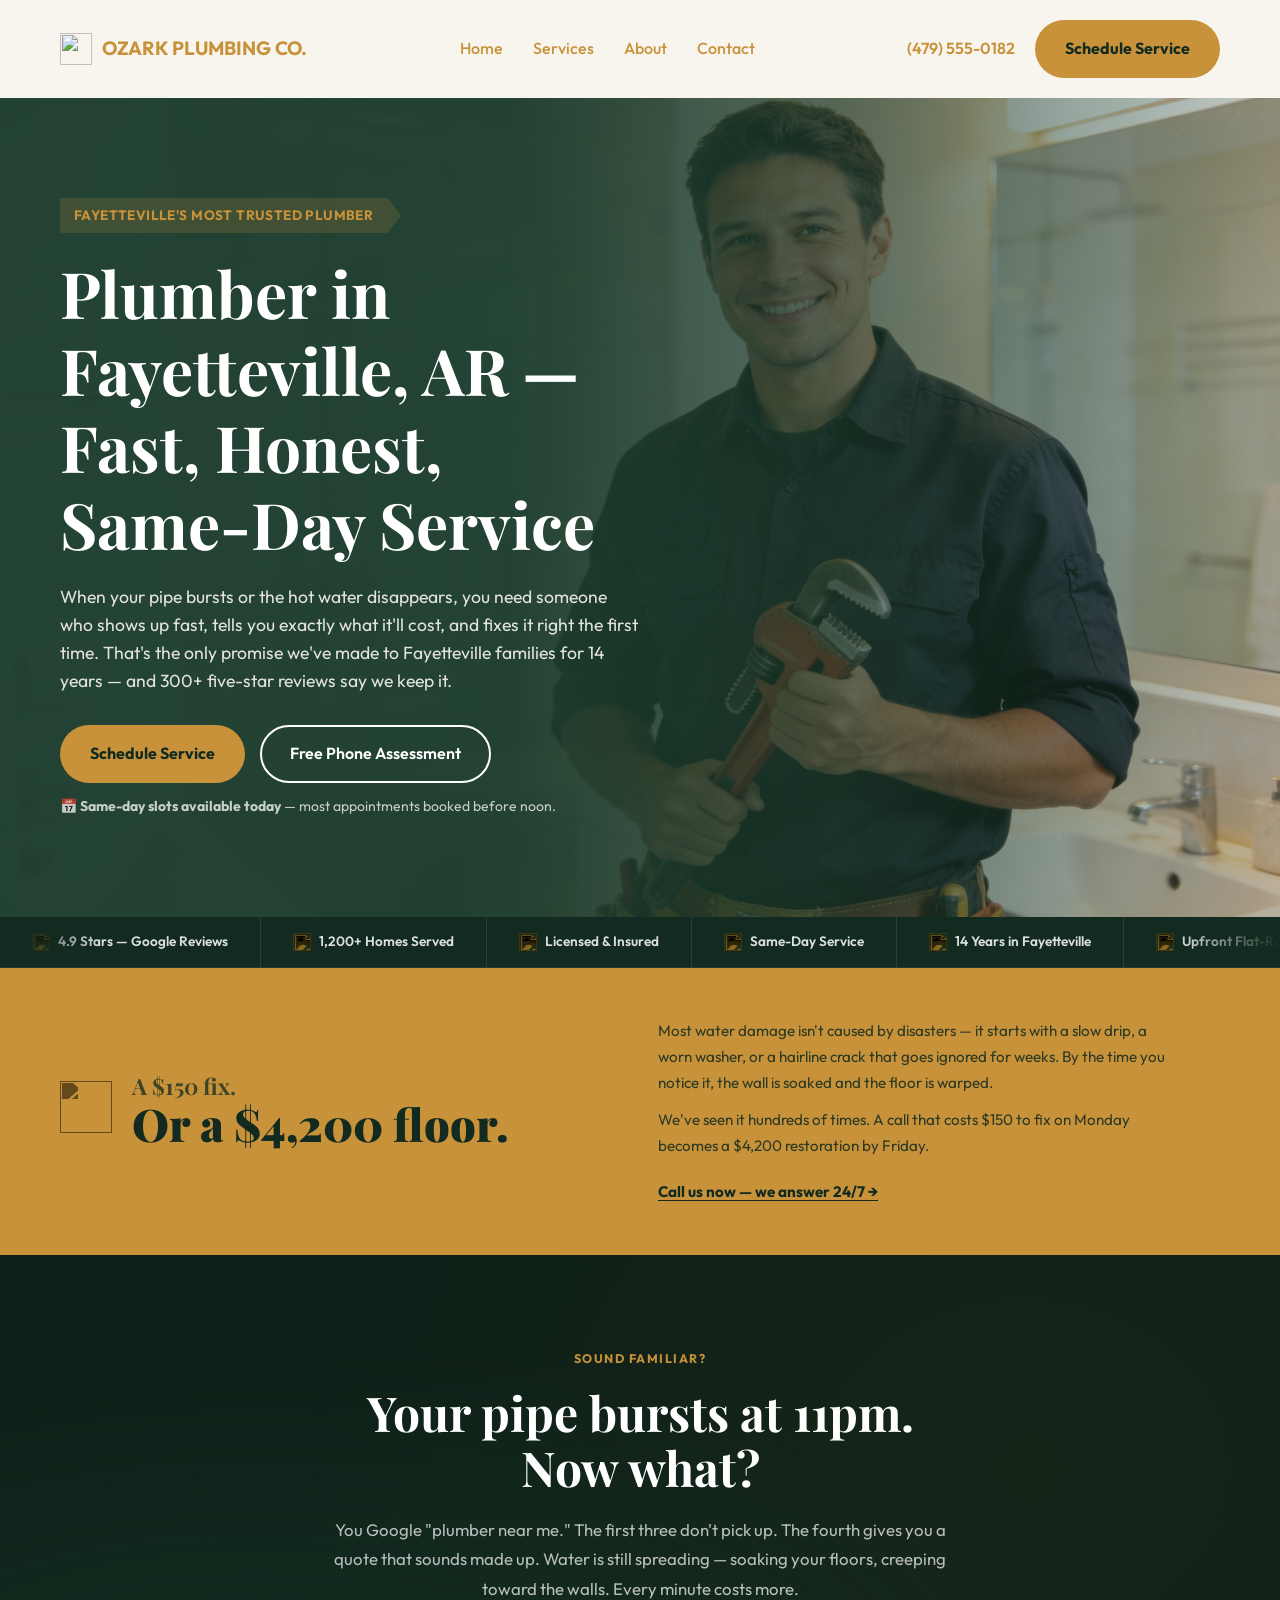
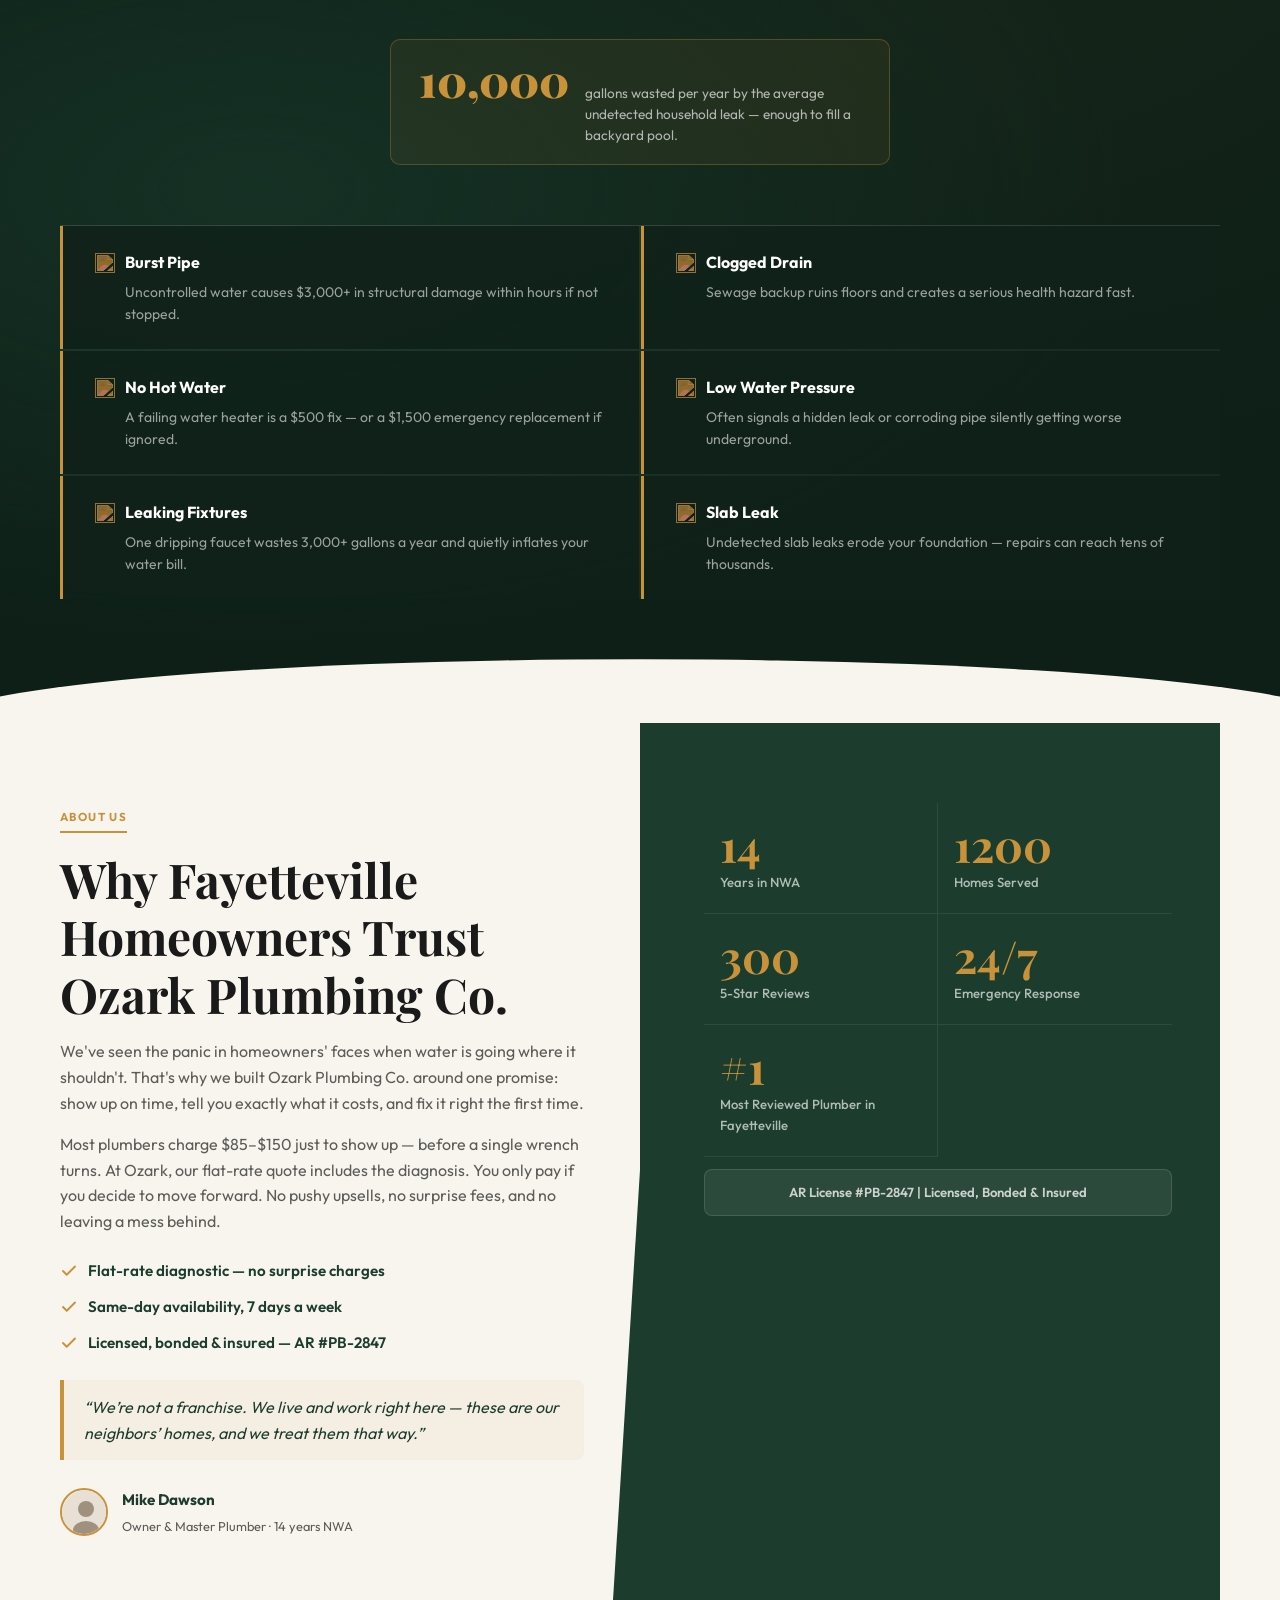
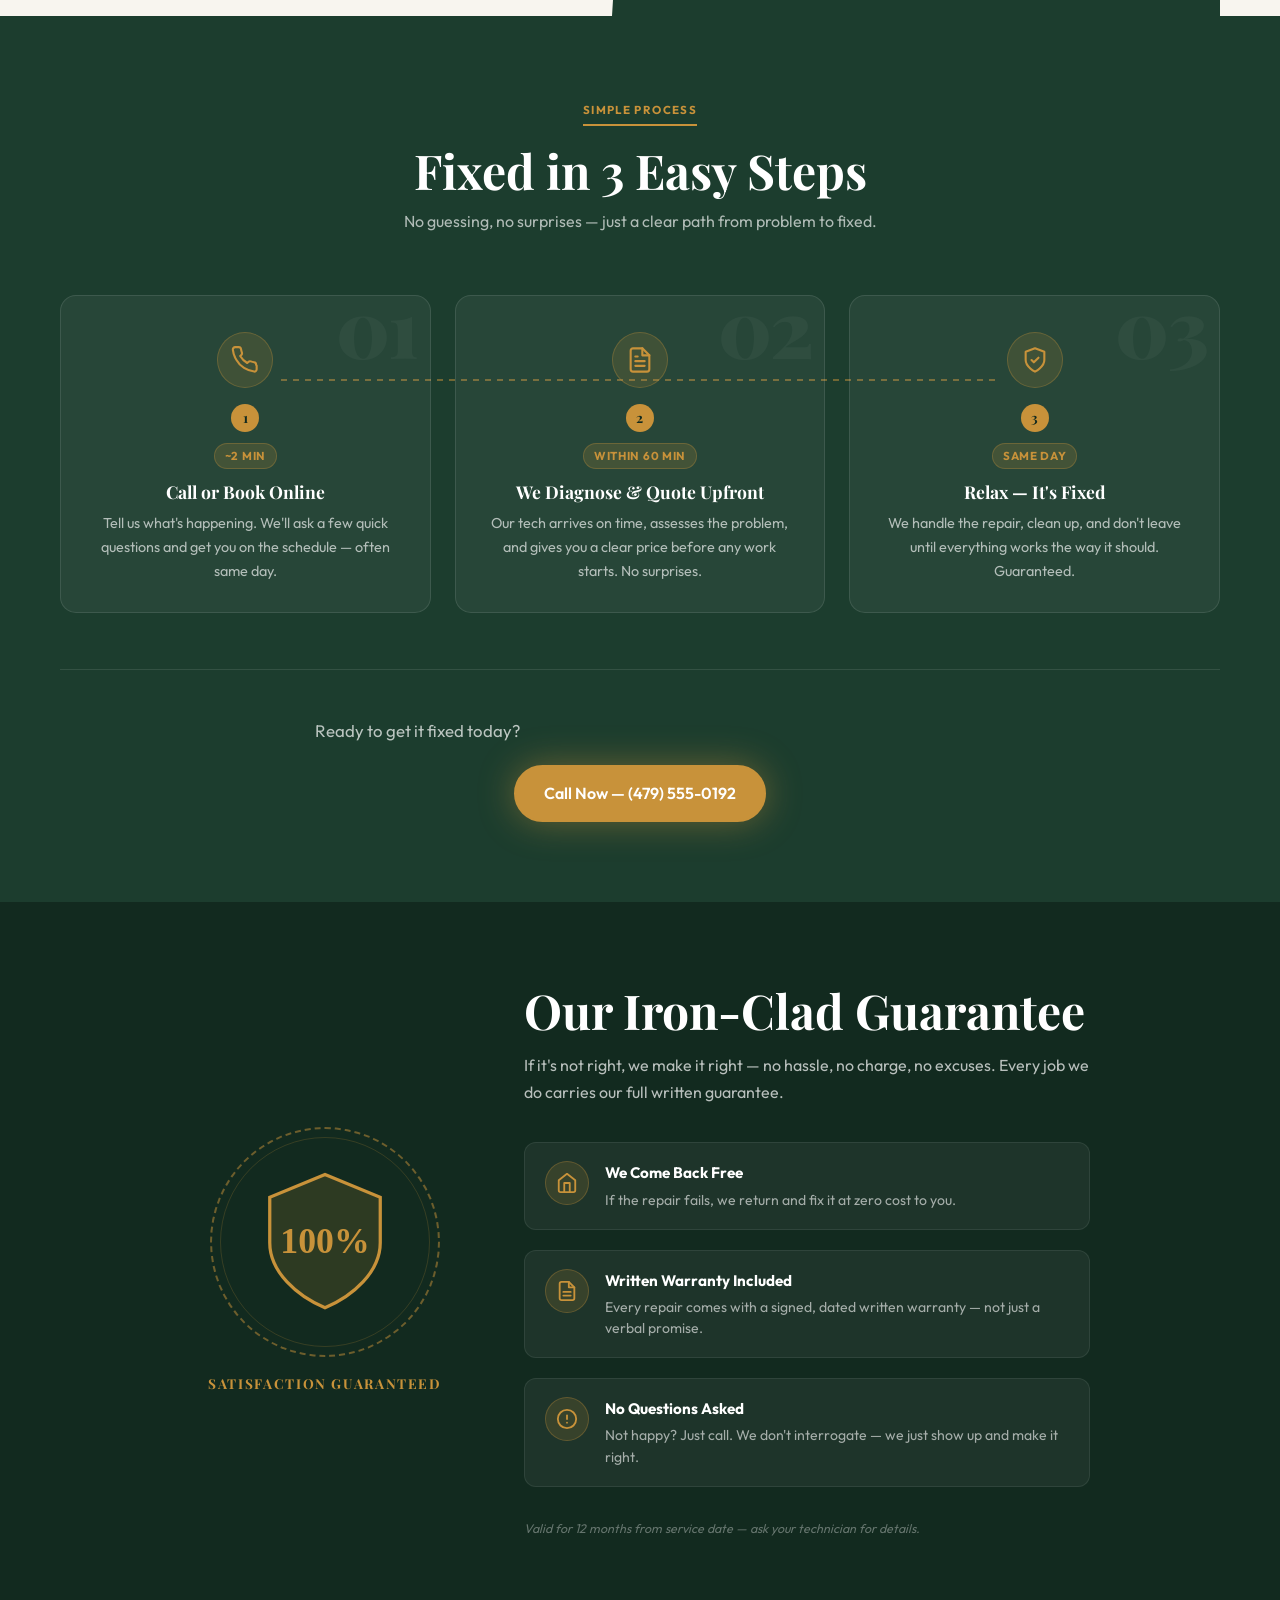
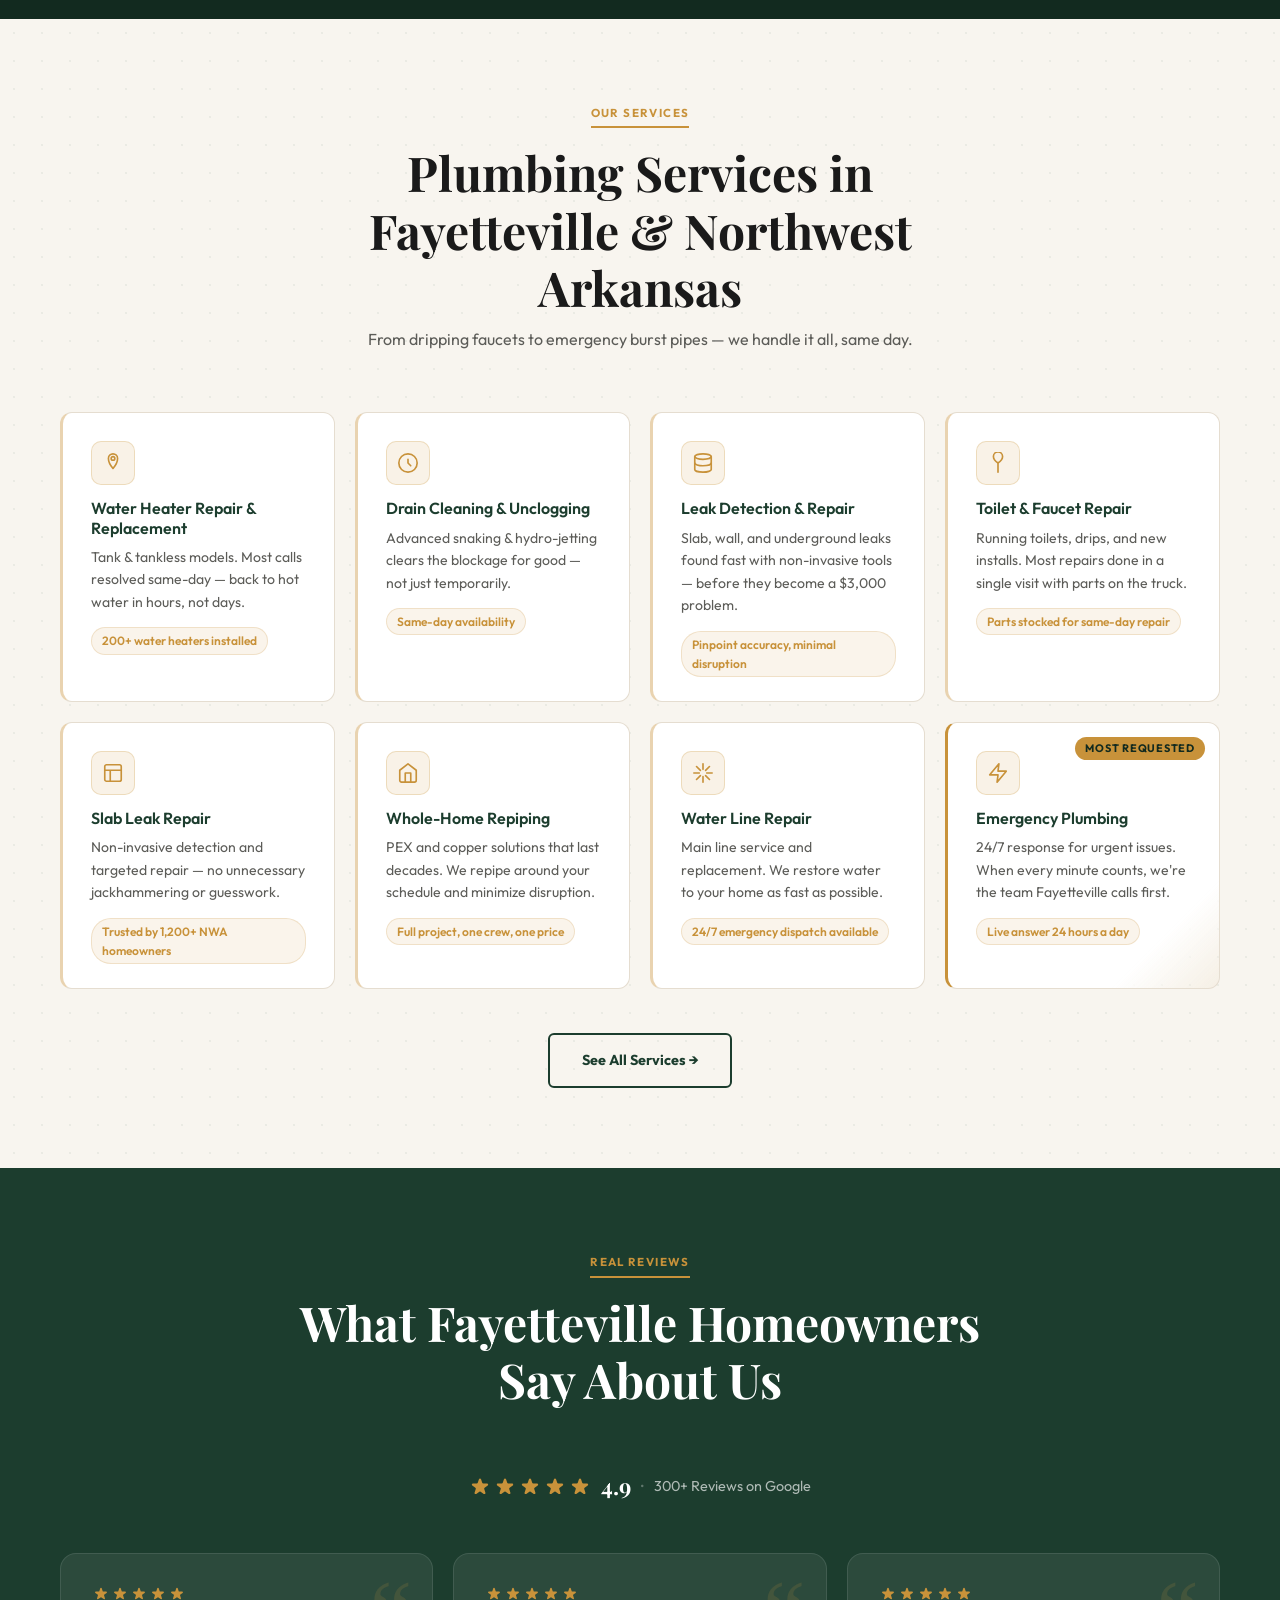
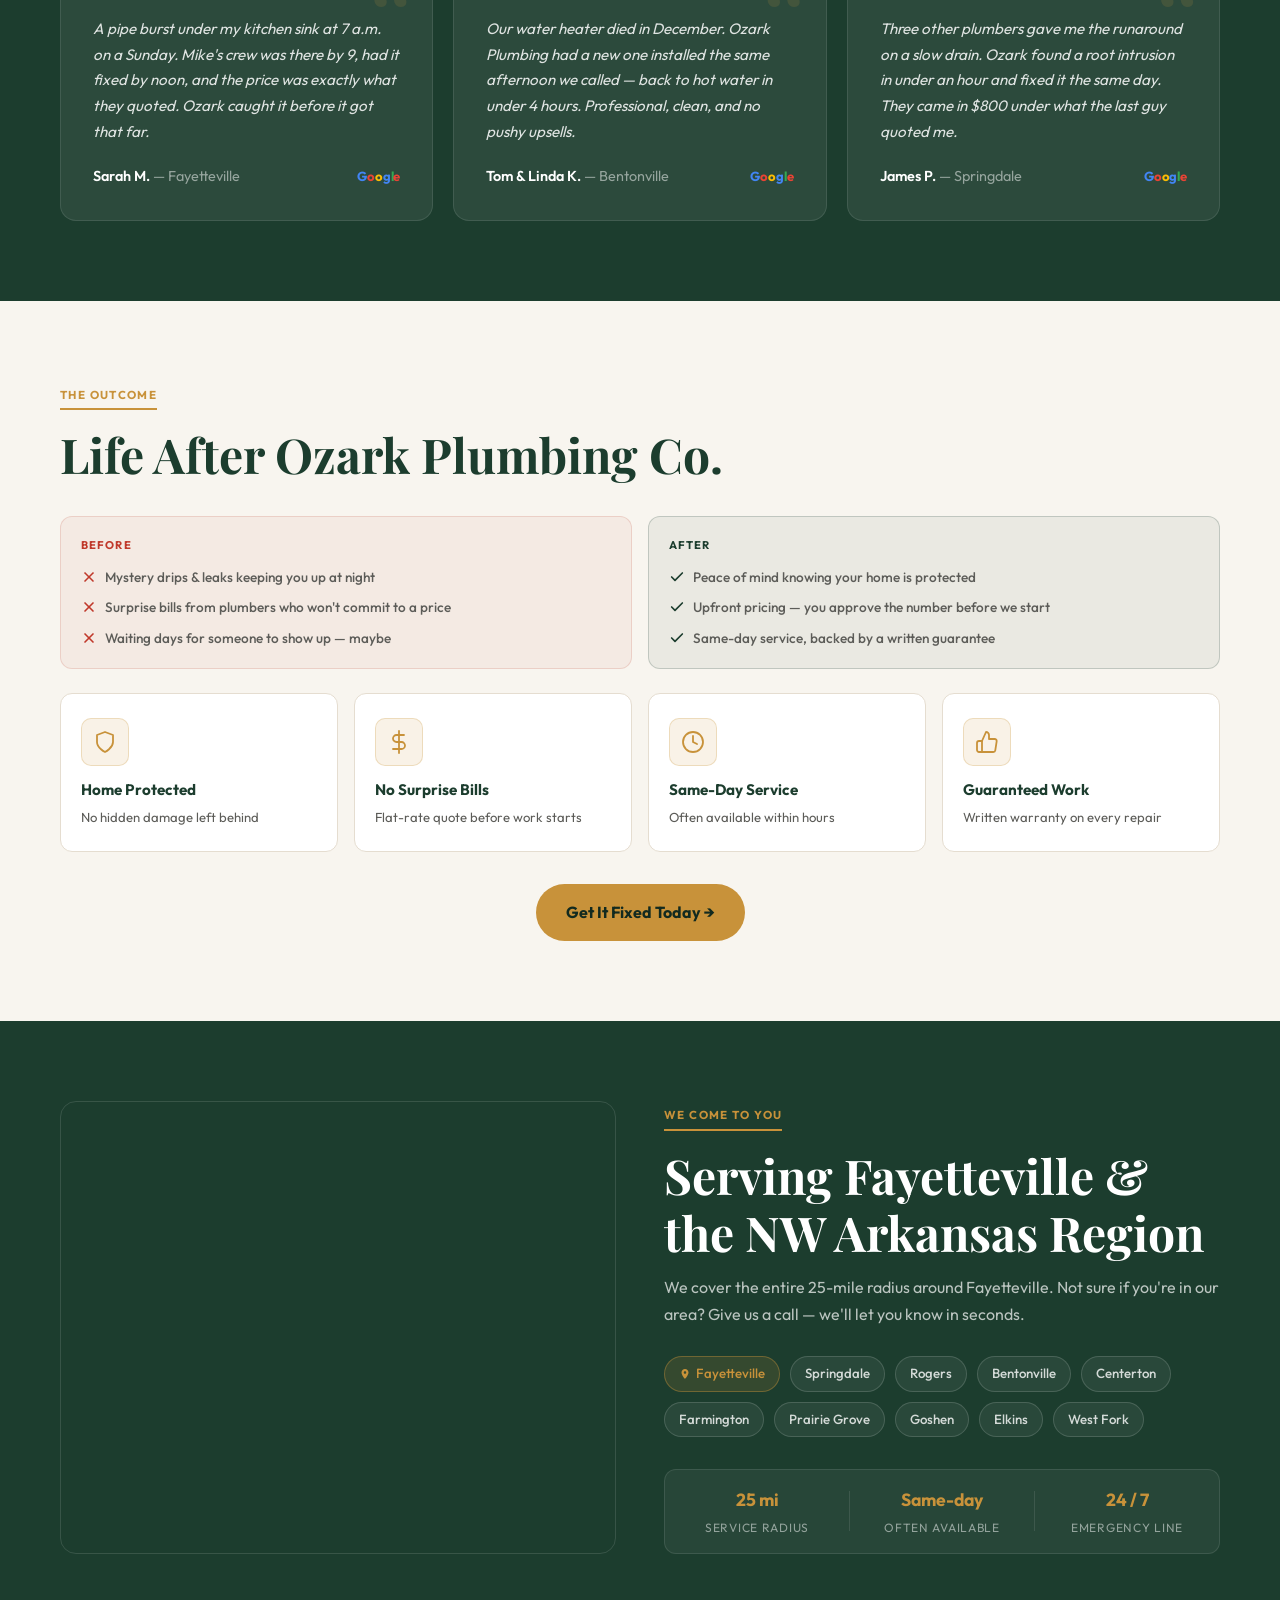
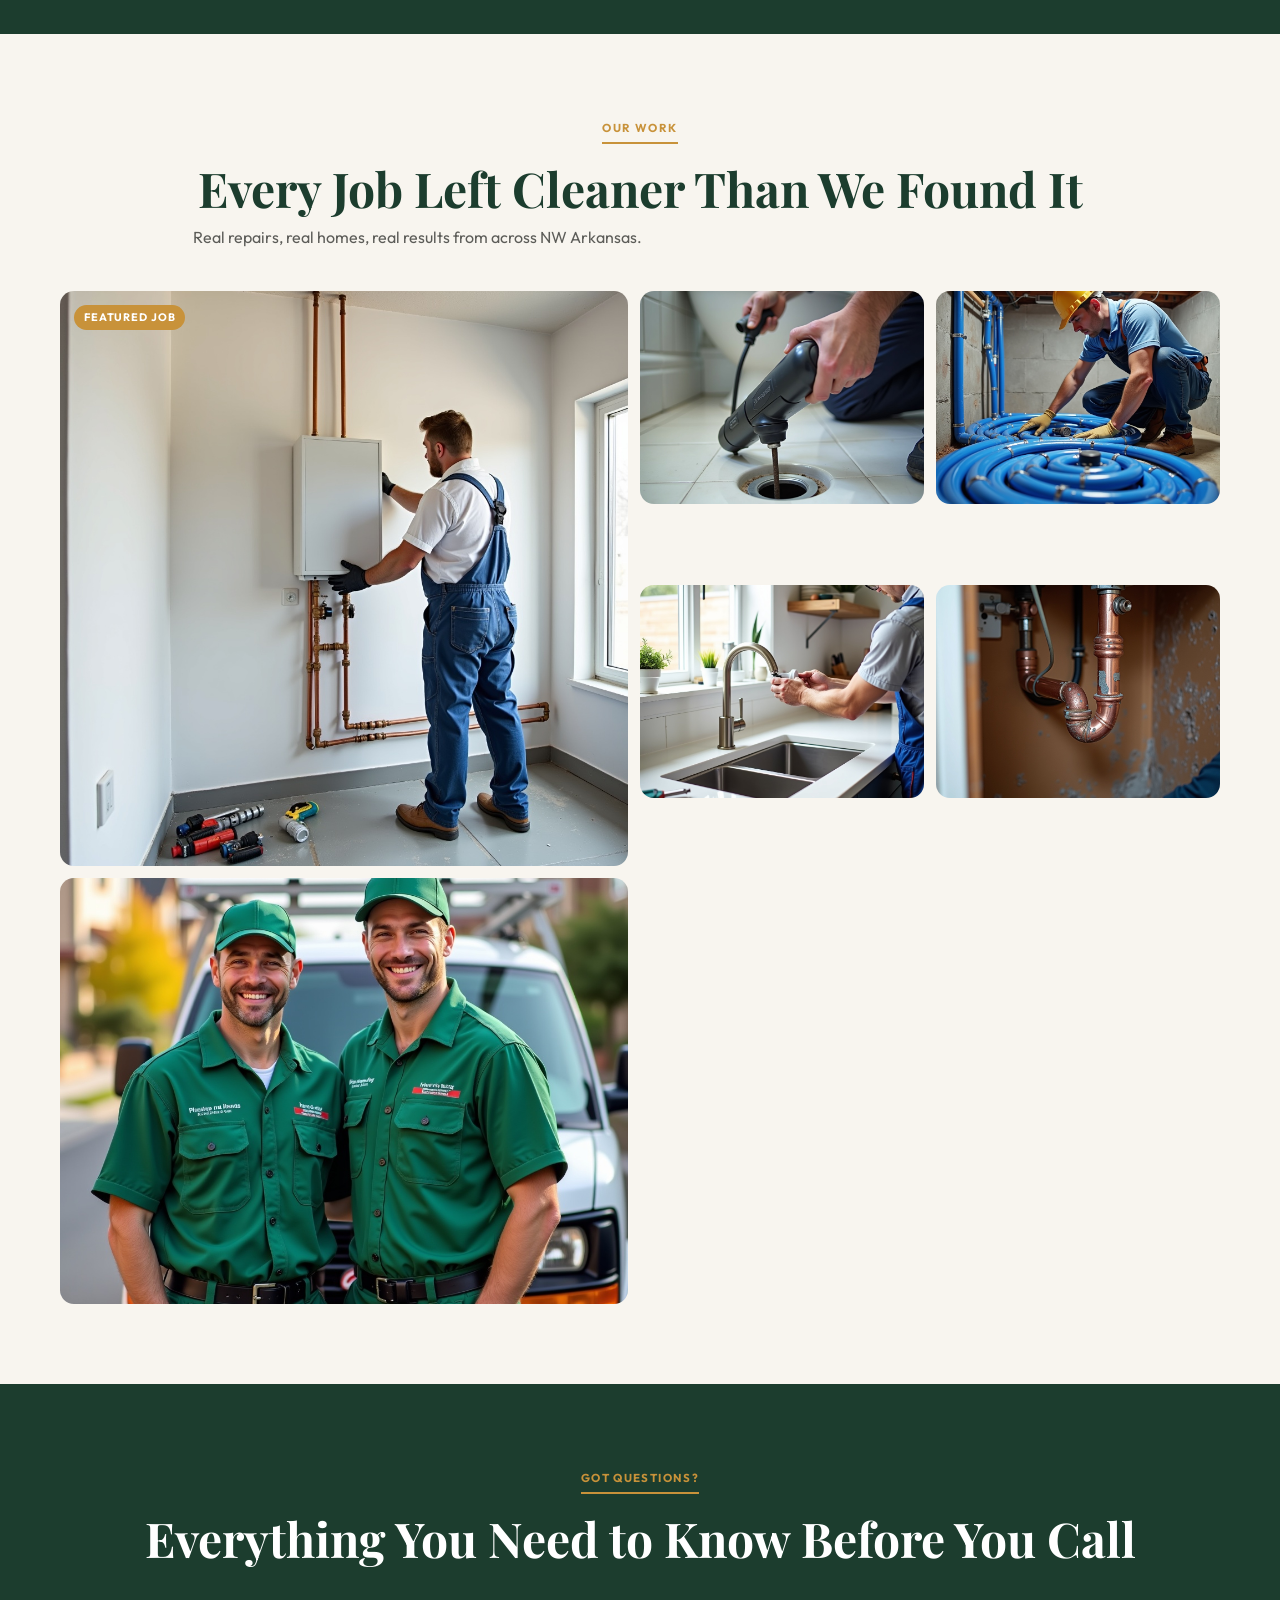
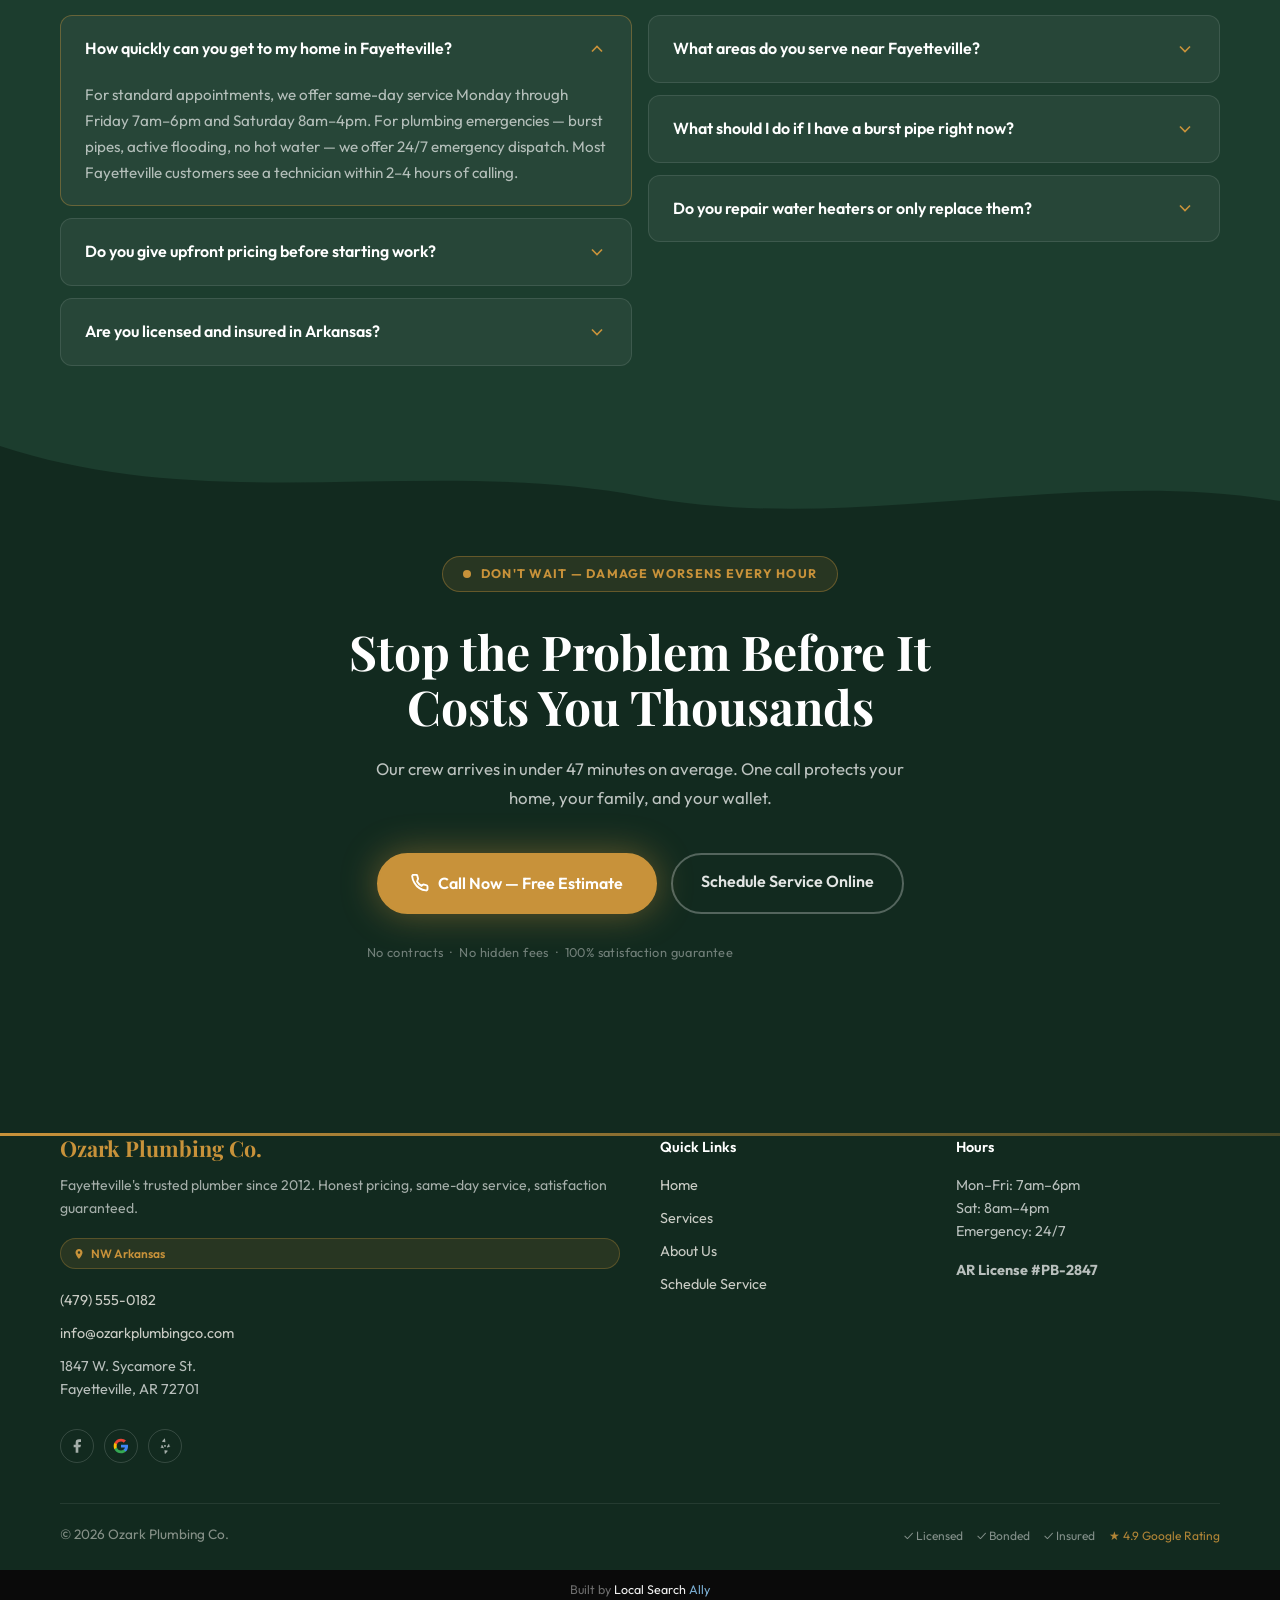
==== commit 01630f46: "Fix: more footer top padding, shorten location chip to NW Arkansas" ====
--- a/index.html
+++ b/index.html
@@ -2056,7 +2056,7 @@
                   d="M12 2C8.13 2 5 5.13 5 9c0 5.25 7 13 7 13s7-7.75 7-13c0-3.87-3.13-7-7-7zm0 9.5c-1.38 0-2.5-1.12-2.5-2.5s1.12-2.5 2.5-2.5 2.5 1.12 2.5 2.5-1.12 2.5-2.5 2.5z"
                 />
               </svg>
-              Serving Northwest Arkansas
+              NW Arkansas
             </div>
             <ul class="footer-contact-list">
               <li><a href="tel:+14795550182">(479) 555-0182</a></li>
--- a/css/styles.css
+++ b/css/styles.css
@@ -1883,7 +1883,7 @@
 .site-footer {
   background-color: var(--primary-dark);
   color: var(--text-inverted);
-  padding: 60px 0 20px;
+  padding: 80px 0 24px;
   font-size: 0.9rem;
 }
 .footer-grid {
@@ -1991,6 +1991,81 @@
 .footer-trust-star {
   color: var(--accent) !important;
   opacity: 0.88;
+}
+.footer-col-group {
+  display: flex;
+  flex-direction: column;
+}
+.footer-contact-list {
+  list-style: none;
+  margin-top: 20px;
+  margin-bottom: 0;
+}
+.footer-contact-list li {
+  margin-bottom: 10px;
+  color: rgba(255, 255, 255, 0.7);
+}
+.footer-contact-list a {
+  color: var(--text-inverted);
+  opacity: 0.8;
+}
+.footer-contact-list a:hover {
+  opacity: 1;
+  color: var(--accent);
+}
+.footer-col-group--right {
+  display: grid;
+  grid-template-columns: 1fr 1fr;
+  gap: 32px;
+  align-items: start;
+}
+.footer-col-group--right h4 {
+  font-family: var(--font-body);
+  font-weight: 600;
+  color: var(--bg-alt);
+  margin-bottom: 15px;
+}
+.footer-col-group--right ul {
+  list-style: none;
+}
+.footer-col-group--right li {
+  margin-bottom: 10px;
+}
+.footer-col-group--right a {
+  color: var(--text-inverted);
+  opacity: 0.8;
+}
+.footer-col-group--right a:hover {
+  opacity: 1;
+  color: var(--accent);
+}
+.footer-col-group--right p {
+  color: rgba(255, 255, 255, 0.7);
+  font-size: 0.9rem;
+  line-height: 1.6;
+}
+
+/* ==============================
+   BUILT BY BAR
+   ============================== */
+.built-by-bar {
+  background-color: #0a0a0a;
+  text-align: center;
+  padding: 10px 16px;
+  font-size: 0.78rem;
+  color: rgba(255, 255, 255, 0.4);
+}
+.built-by-bar a {
+  text-decoration: none;
+}
+.built-by-bar a:hover .built-by__ally {
+  text-decoration: underline;
+}
+.built-by__local {
+  color: #f0f0f0;
+}
+.built-by__ally {
+  color: #7bafd4;
 }
 
 /* ==============================
@@ -2425,124 +2500,6 @@
   box-shadow: 0 0 0 3px rgba(5, 122, 255, 0.2);
 }
 
-/* ============================== FOOTER ============================== */
-.footer-amber-bar {
-  height: 3px;
-  background: linear-gradient(90deg, var(--accent), rgba(200, 146, 58, 0.3));
-}
-.site-footer {
-  background-color: var(--primary-dark);
-  color: var(--text-inverted);
-  padding: 60px 0 20px;
-  font-size: 0.9rem;
-}
-.footer-grid {
-  display: grid;
-  grid-template-columns: 1fr;
-  gap: 40px;
-  margin-bottom: 40px;
-}
-.footer-wordmark {
-  font-family: var(--font-display);
-  font-size: 1.35rem;
-  font-weight: 700;
-  color: var(--accent);
-  margin-bottom: 12px;
-  line-height: 1.2;
-}
-.footer-tagline {
-  color: rgba(255, 255, 255, 0.62);
-  font-size: 0.88rem;
-  line-height: 1.65;
-  margin-bottom: 18px;
-}
-.footer-service-chip {
-  display: inline-flex;
-  align-items: center;
-  gap: 6px;
-  background: rgba(200, 146, 58, 0.12);
-  border: 1px solid rgba(200, 146, 58, 0.3);
-  color: var(--accent);
-  font-size: 0.75rem;
-  font-weight: 600;
-  padding: 5px 12px;
-  border-radius: 20px;
-}
-.footer-col h4 {
-  font-family: var(--font-body);
-  font-weight: 600;
-  color: var(--bg-alt);
-  margin-bottom: 15px;
-}
-.footer-col ul {
-  list-style: none;
-}
-.footer-col li {
-  margin-bottom: 10px;
-}
-.footer-col a {
-  color: var(--text-inverted);
-  opacity: 0.8;
-}
-.footer-col a:hover {
-  opacity: 1;
-  color: var(--accent);
-}
-.footer-social {
-  display: flex;
-  gap: 10px;
-  margin-top: 18px;
-}
-.footer-social__link {
-  display: flex;
-  align-items: center;
-  justify-content: center;
-  width: 34px;
-  height: 34px;
-  border-radius: 50%;
-  border: 1px solid rgba(255, 255, 255, 0.15);
-  color: rgba(255, 255, 255, 0.62);
-  opacity: 1;
-  transition:
-    background-color 0.2s ease,
-    border-color 0.2s ease,
-    color 0.2s ease;
-}
-.footer-social__link:hover {
-  background-color: rgba(200, 146, 58, 0.18);
-  border-color: rgba(200, 146, 58, 0.5);
-  color: var(--accent);
-  opacity: 1;
-}
-.footer-bottom {
-  border-top: 1px solid rgba(255, 255, 255, 0.08);
-  padding-top: 20px;
-  display: flex;
-  flex-wrap: wrap;
-  justify-content: space-between;
-  align-items: center;
-  gap: 10px;
-}
-.footer-bottom__copy {
-  opacity: 0.5;
-  margin: 0;
-  font-size: 0.85rem;
-}
-.footer-trust-badges {
-  display: flex;
-  flex-wrap: wrap;
-  gap: 6px 14px;
-}
-.footer-trust-badges span {
-  font-size: 0.75rem;
-  color: rgba(255, 255, 255, 0.48);
-  white-space: nowrap;
-}
-.footer-trust-star {
-  color: var(--accent) !important;
-  opacity: 0.88;
-}
-
 #map {
   width: 100%;
   height: 450px;
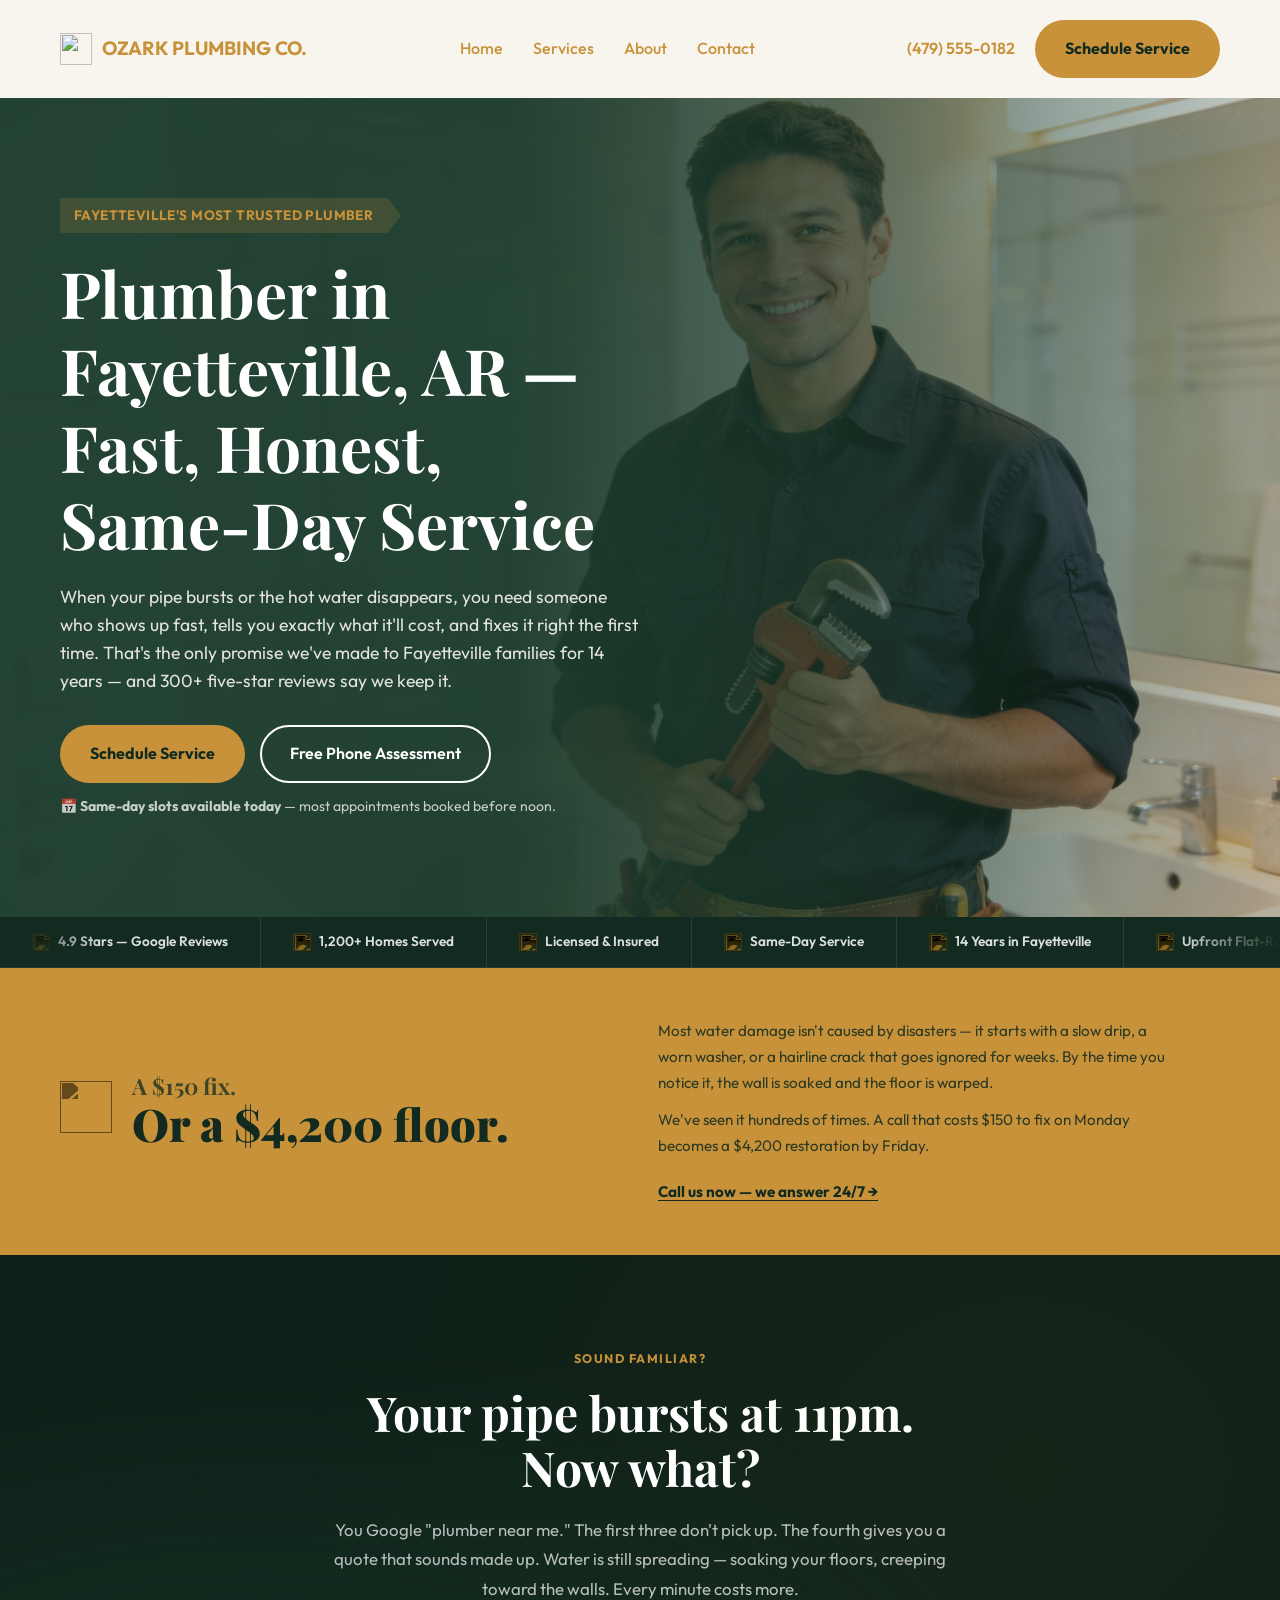
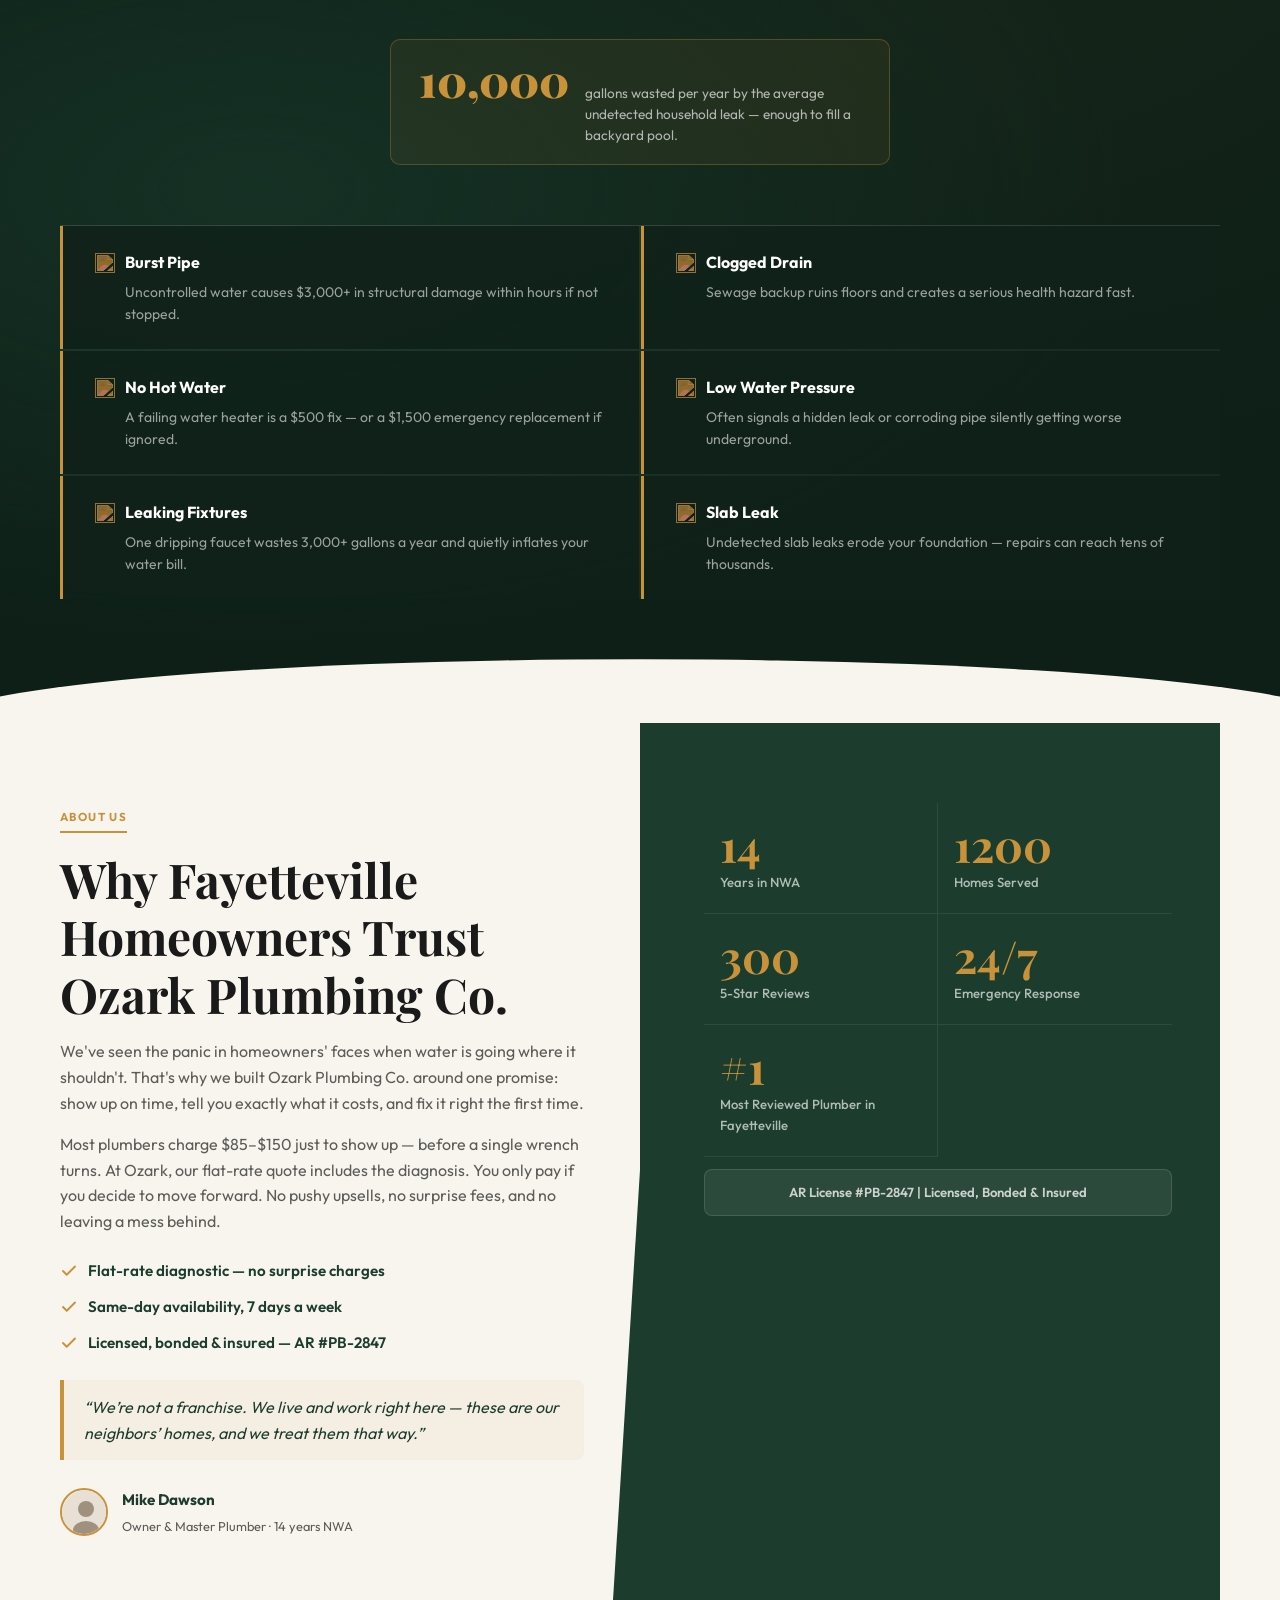
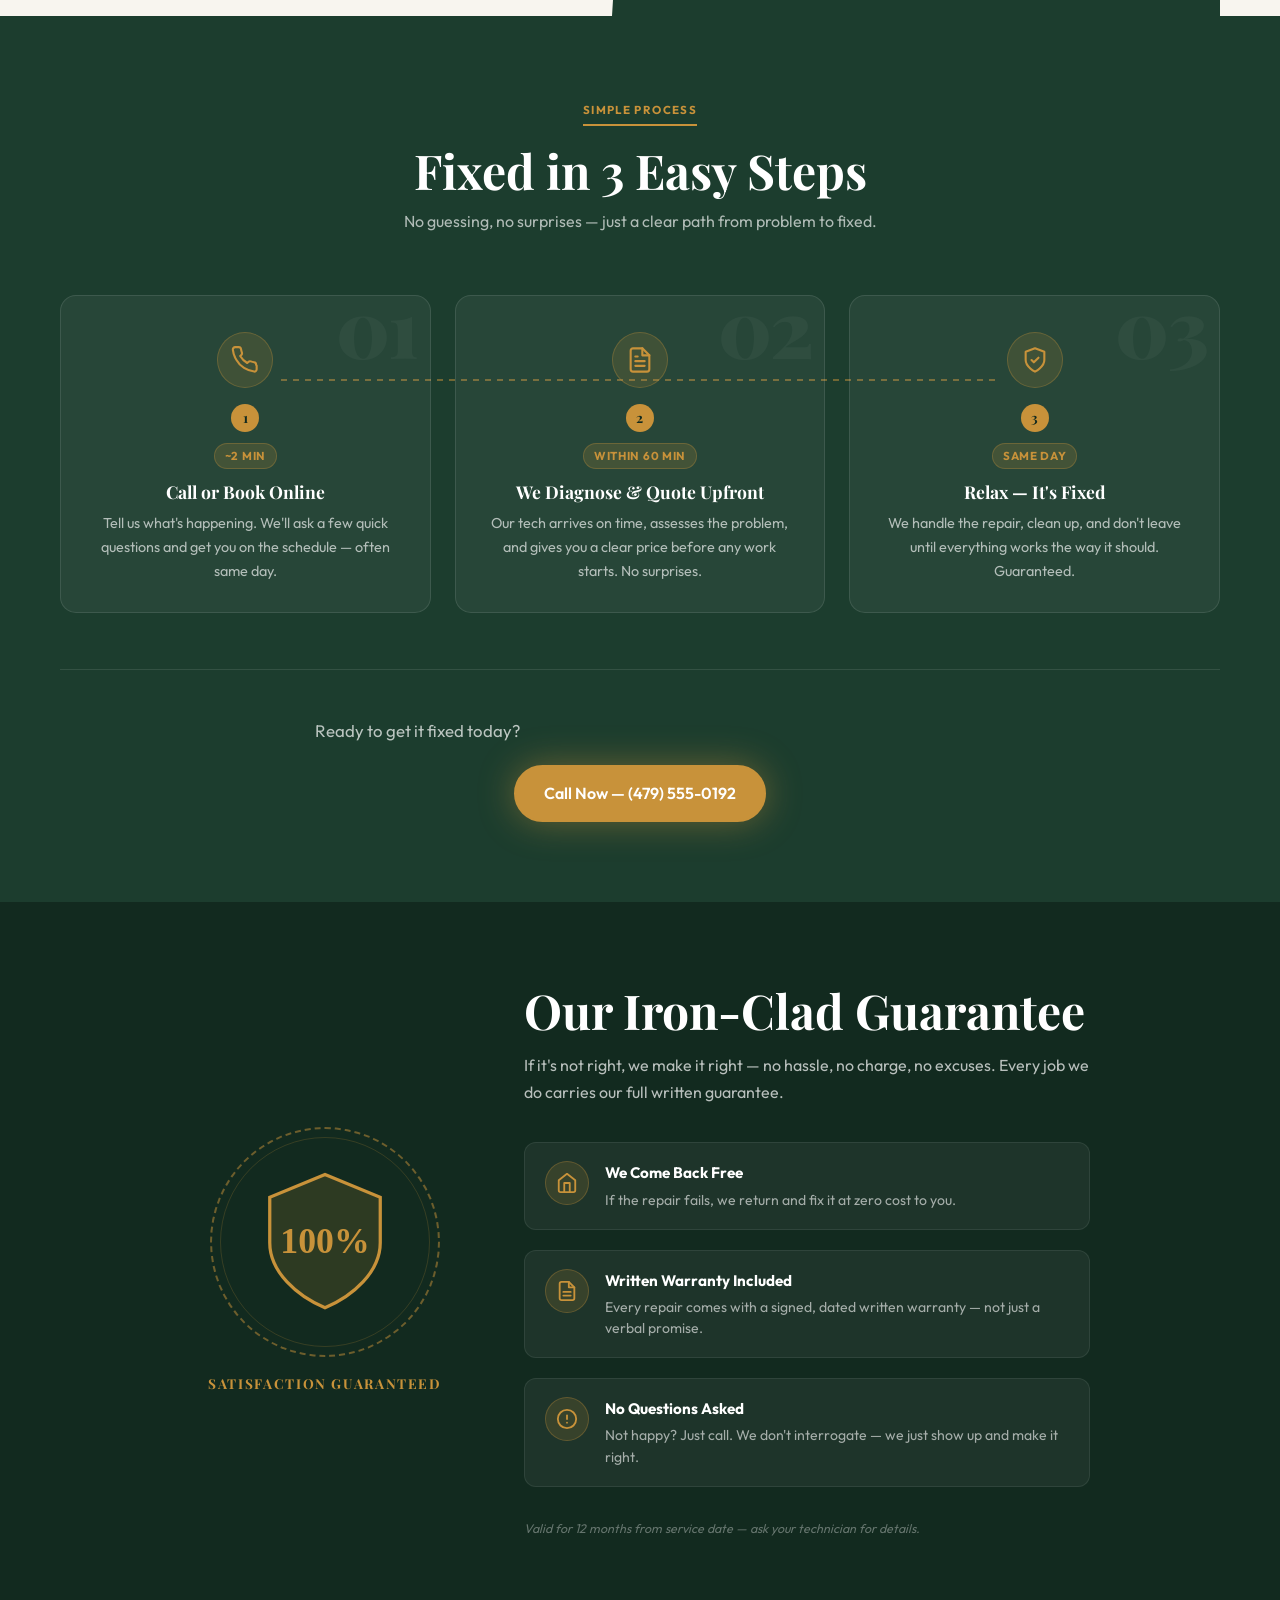
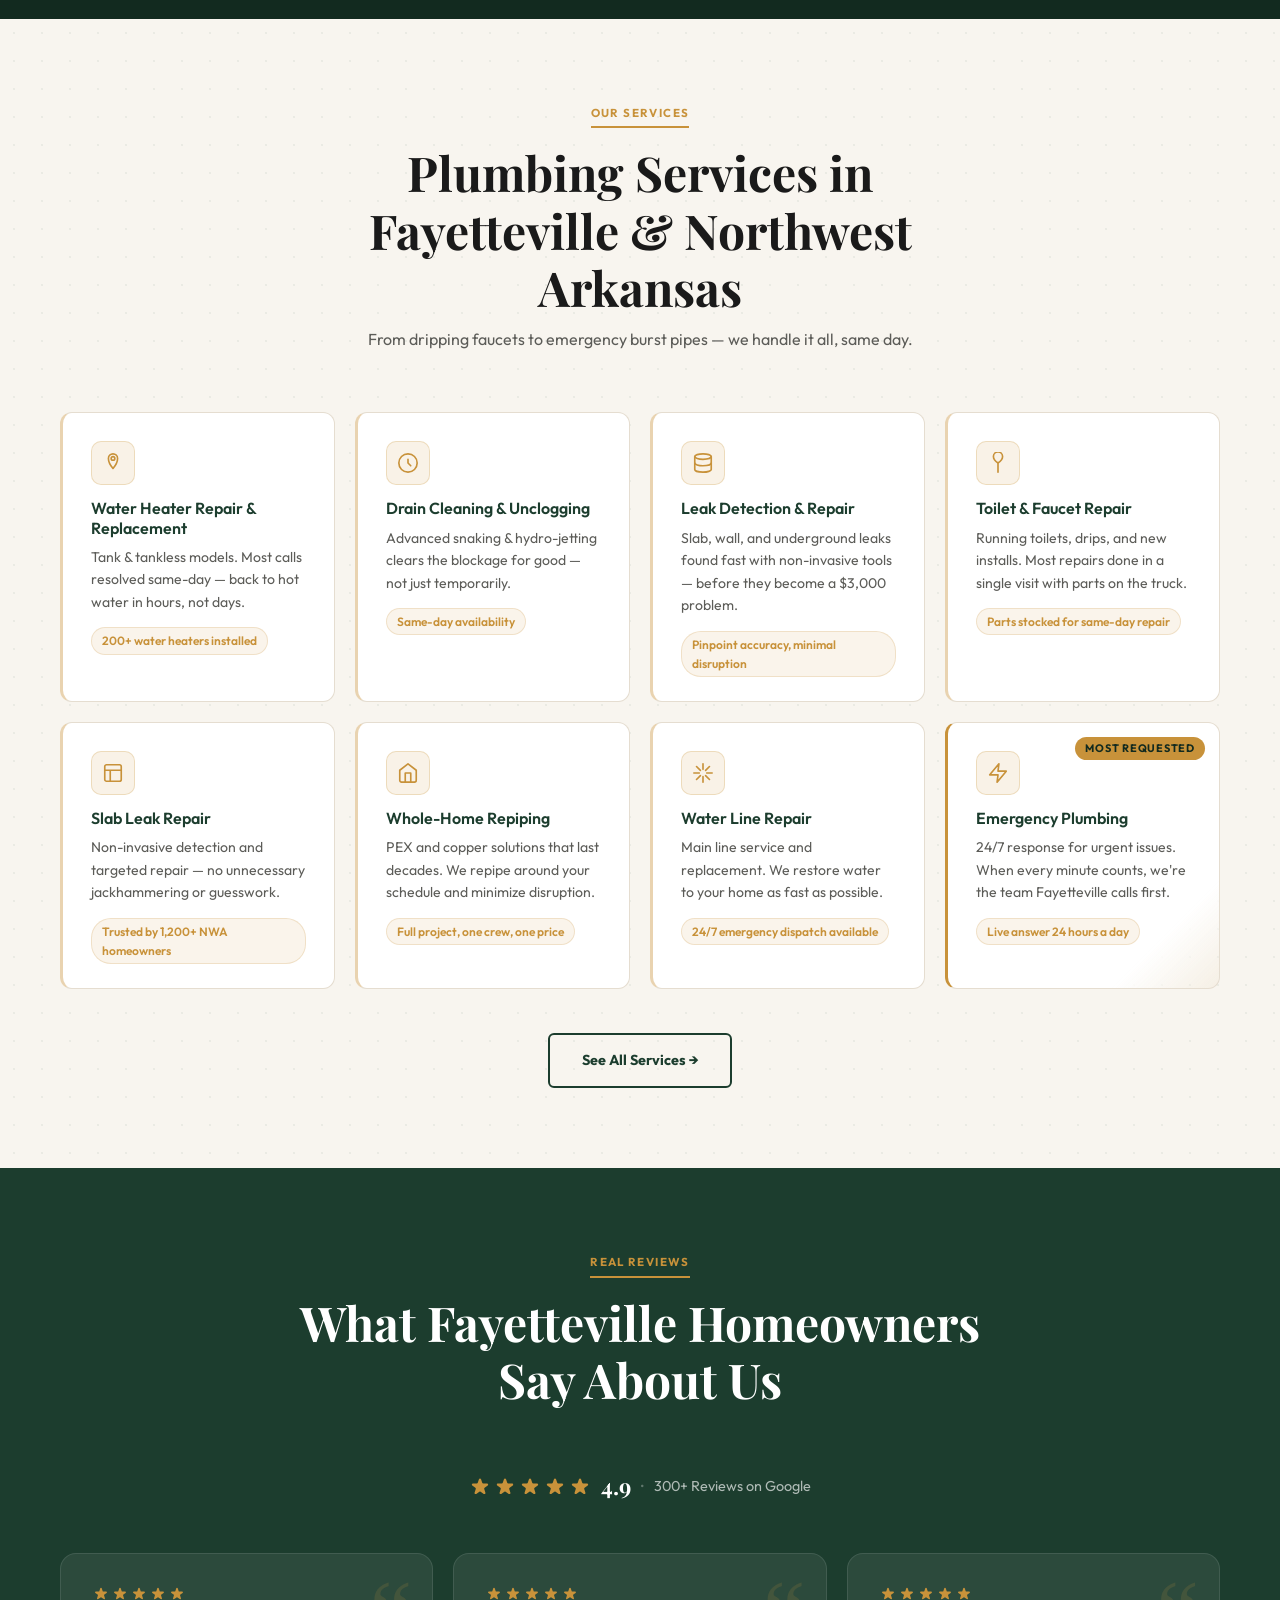
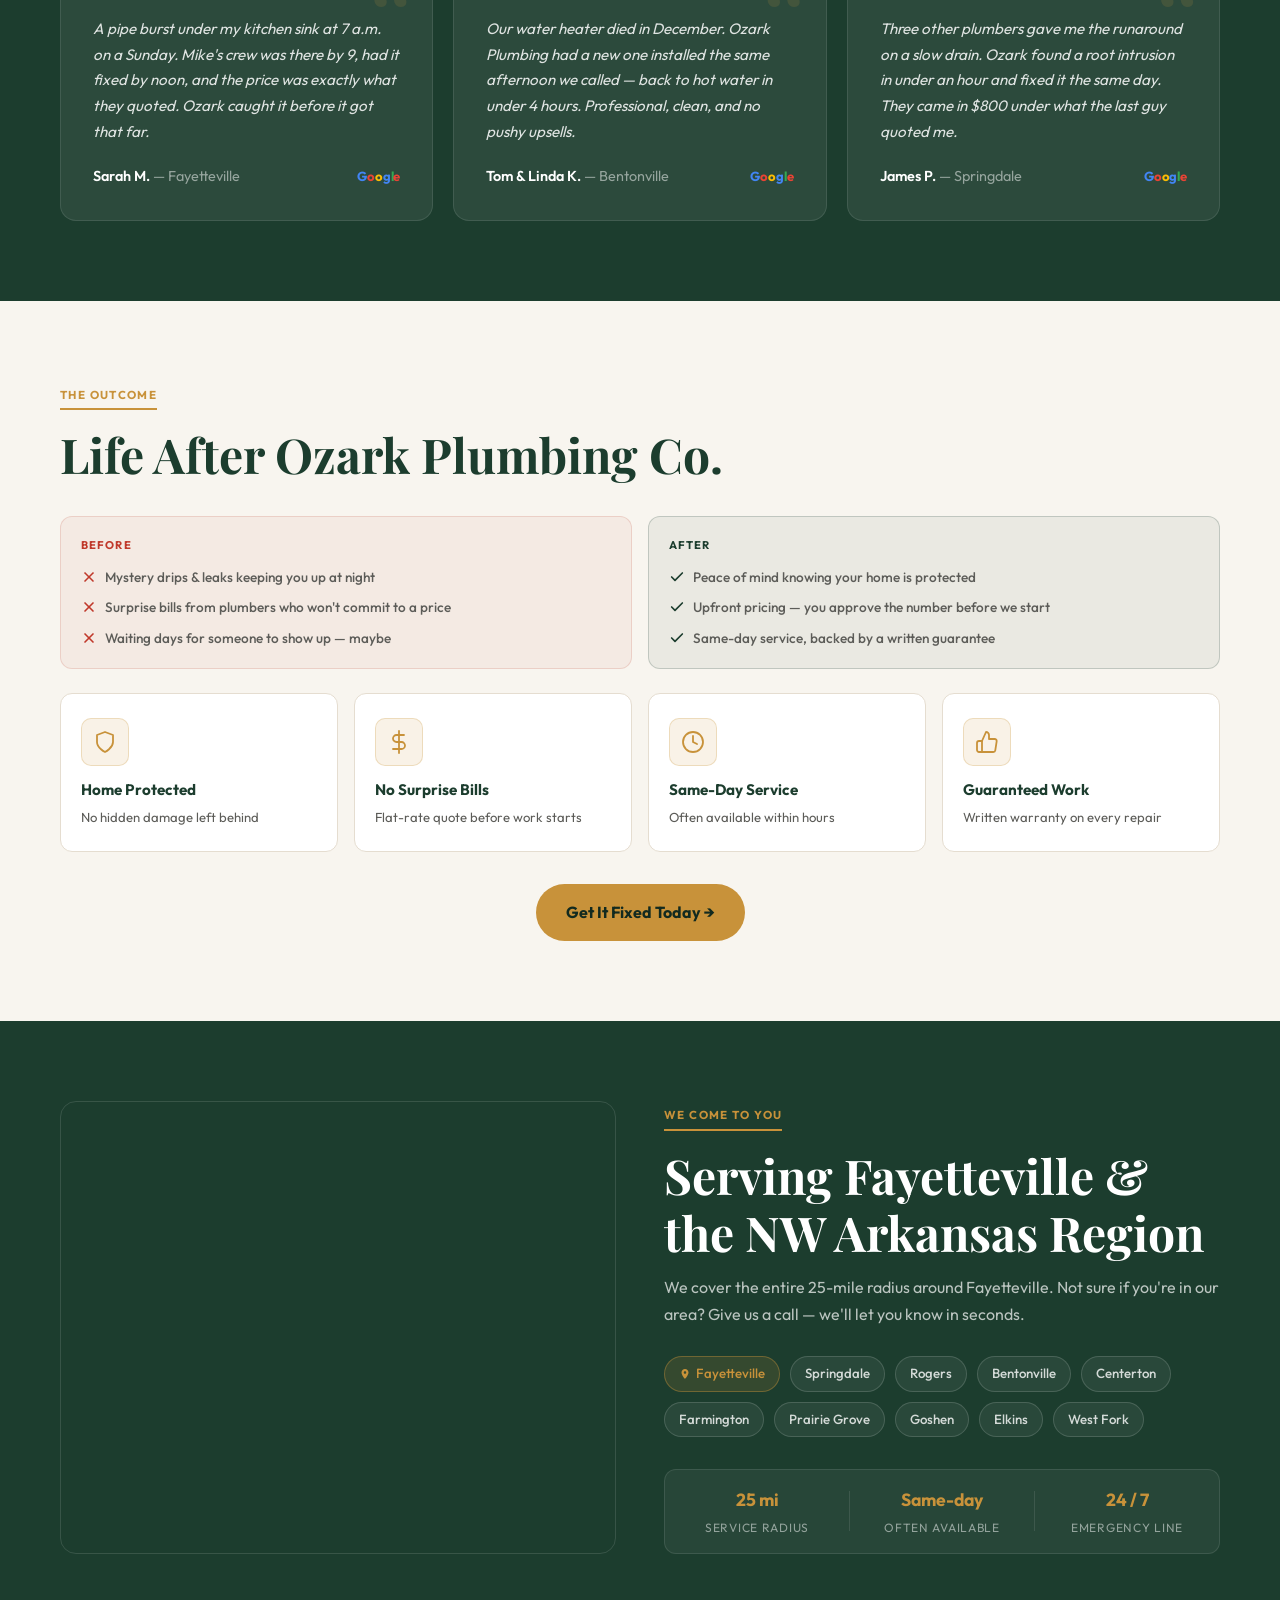
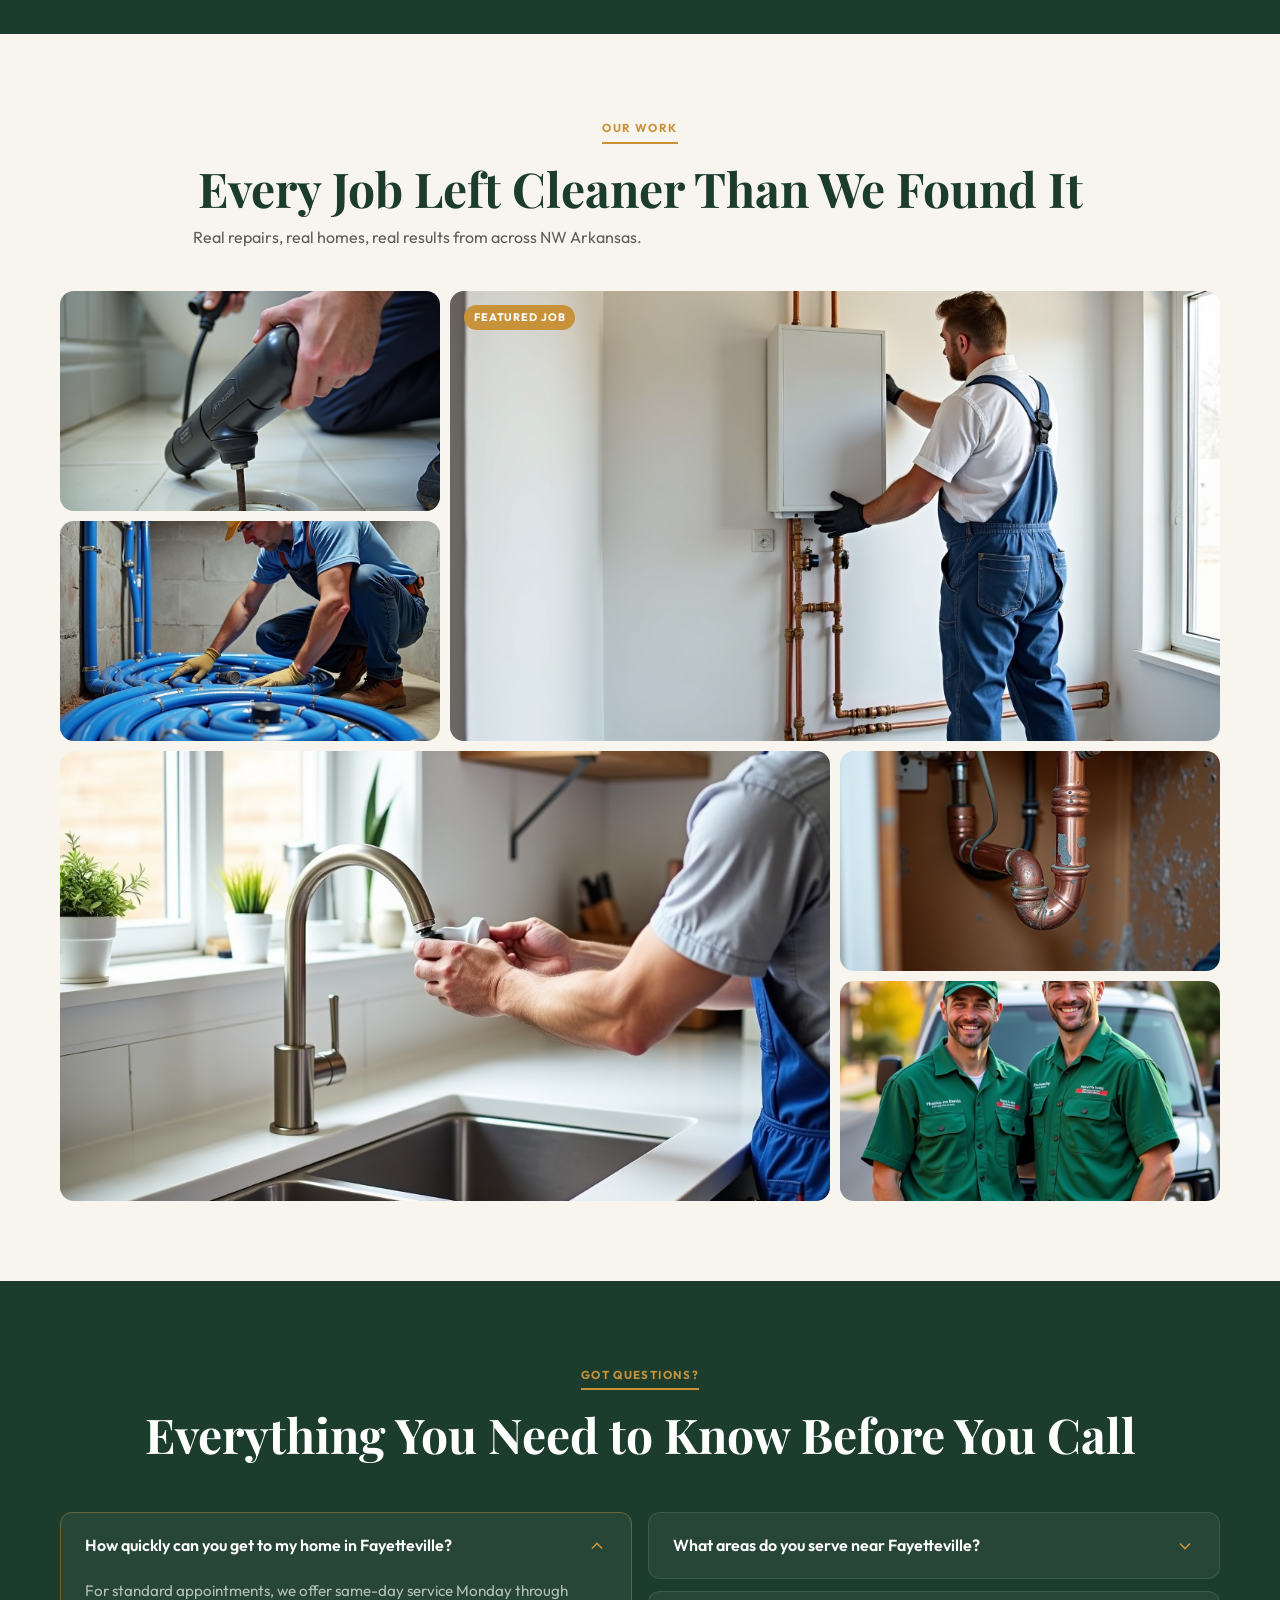
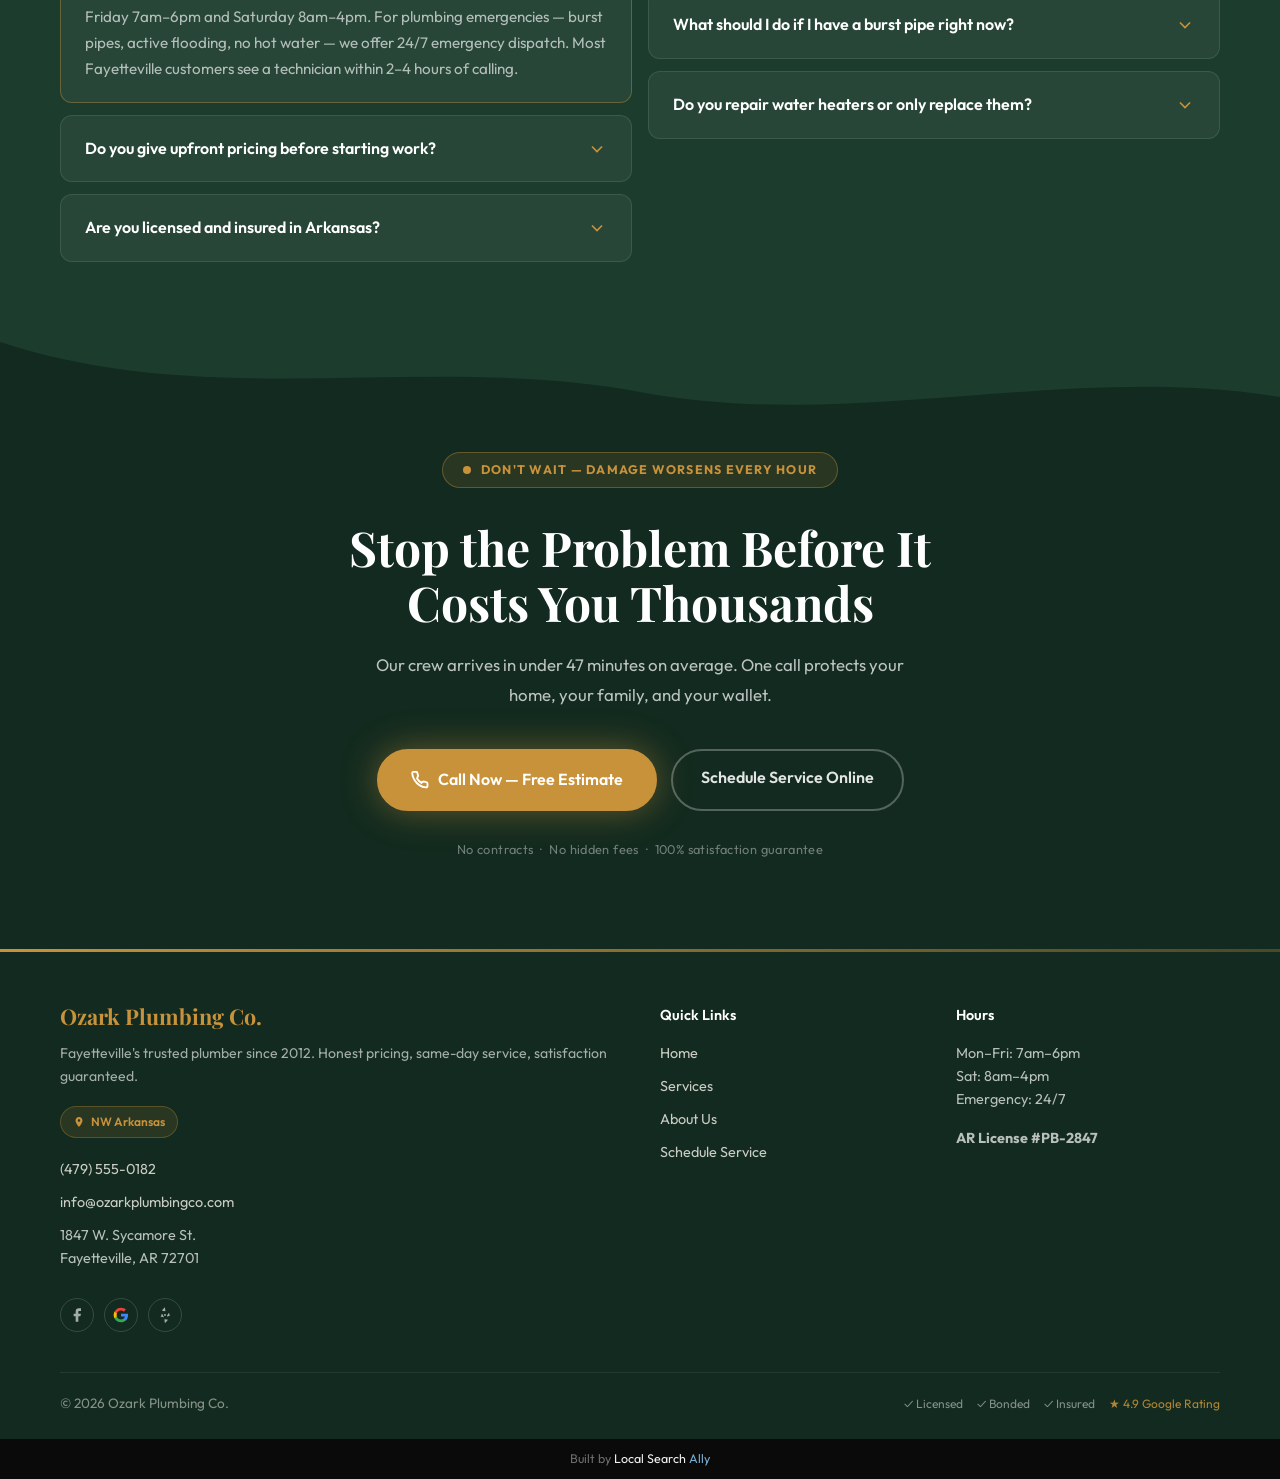
==== commit 88bd8cf7: "Redesign gallery as bento grid: hero right 2-cols×2-rows, large left 2-cols×2-rows, smalls flanking" ====
--- a/index.html
+++ b/index.html
@@ -1713,7 +1713,7 @@
               </div>
             </div>
             <div
-              class="gallery-item"
+              class="gallery-item gallery-item--large"
               style="background: linear-gradient(145deg, #274f3c, #1c3d2e)"
             >
               <img
--- a/css/styles.css
+++ b/css/styles.css
@@ -1503,7 +1503,6 @@
 }
 .gallery-item {
   position: relative;
-  aspect-ratio: 4 / 3;
   border-radius: 12px;
   overflow: hidden;
   transition: all 0.3s ease;
@@ -1575,13 +1574,12 @@
 }
 .gallery-grid {
   display: grid;
-  grid-template-columns: 1fr 1fr;
-  grid-template-rows: auto;
-  gap: 12px;
+  grid-template-columns: repeat(3, 1fr);
+  grid-template-rows: repeat(4, 200px);
+  gap: 10px;
 }
 .gallery-item {
   position: relative;
-  aspect-ratio: 4 / 3;
   border-radius: 14px;
   overflow: hidden;
   transition:
@@ -1593,10 +1591,32 @@
   transform: translateY(-4px);
   box-shadow: 0 16px 40px rgba(0, 0, 0, 0.18);
 }
+/* Hero: right 2 cols, top 2 rows */
 .gallery-item--hero {
+  grid-column: 2 / 4;
+  grid-row: 1 / 3;
+}
+/* Second large: left 2 cols, bottom 2 rows */
+.gallery-item--large {
+  grid-column: 1 / 3;
+  grid-row: 3 / 5;
+}
+/* Small items: explicit placement */
+.gallery-item:nth-child(2) {
   grid-column: 1;
-  grid-row: 1 / 3;
-  aspect-ratio: unset;
+  grid-row: 1;
+}
+.gallery-item:nth-child(3) {
+  grid-column: 1;
+  grid-row: 2;
+}
+.gallery-item:nth-child(5) {
+  grid-column: 3;
+  grid-row: 3;
+}
+.gallery-item:nth-child(6) {
+  grid-column: 3;
+  grid-row: 4;
 }
 .gallery-item img {
   width: 100%;
@@ -1769,6 +1789,7 @@
   max-width: 700px;
   margin: 0 auto;
   padding-top: 40px;
+  text-align: center;
 }
 .final-cta__eyebrow {
   display: inline-flex;
@@ -1869,6 +1890,9 @@
   font-size: 0.8rem;
   color: rgba(255, 255, 255, 0.4);
   margin-bottom: 0;
+  margin-left: auto;
+  margin-right: auto;
+  max-width: 100%;
   letter-spacing: 0.03em;
   text-align: center;
 }
@@ -1883,7 +1907,7 @@
 .site-footer {
   background-color: var(--primary-dark);
   color: var(--text-inverted);
-  padding: 80px 0 24px;
+  padding: 0 0 24px;
   font-size: 0.9rem;
 }
 .footer-grid {
@@ -1891,6 +1915,7 @@
   grid-template-columns: 1fr;
   gap: 40px;
   margin-bottom: 40px;
+  padding-top: 52px;
 }
 .footer-wordmark {
   font-family: var(--font-display);
@@ -1917,6 +1942,8 @@
   font-weight: 600;
   padding: 5px 12px;
   border-radius: 20px;
+  white-space: nowrap;
+  width: fit-content;
 }
 .footer-col h4 {
   font-family: var(--font-body);
@@ -2244,6 +2271,22 @@
   .hamburger.open span:nth-child(3) {
     transform: translateY(-8px) rotate(-45deg);
   }
+  /* Reset bento gallery to single column stack on mobile */
+  .gallery-grid {
+    grid-template-columns: 1fr;
+    grid-template-rows: auto;
+  }
+  .gallery-item,
+  .gallery-item--hero,
+  .gallery-item--large,
+  .gallery-item:nth-child(2),
+  .gallery-item:nth-child(3),
+  .gallery-item:nth-child(5),
+  .gallery-item:nth-child(6) {
+    grid-column: auto;
+    grid-row: auto;
+    aspect-ratio: 4 / 3;
+  }
 }
 
 /* ==============================
@@ -2263,7 +2306,8 @@
     grid-template-columns: repeat(2, 1fr);
   }
   .gallery-grid {
-    grid-template-columns: repeat(2, 1fr);
+    grid-template-columns: repeat(3, 1fr);
+    grid-template-rows: repeat(4, 160px);
   }
   .footer-grid {
     grid-template-columns: repeat(2, 1fr);
@@ -2333,7 +2377,8 @@
     grid-template-columns: repeat(3, 1fr);
   }
   .gallery-grid {
-    grid-template-columns: 2fr 1fr 1fr;
+    grid-template-columns: repeat(3, 1fr);
+    grid-template-rows: repeat(4, 220px);
   }
   .faq-grid {
     grid-template-columns: 1fr 1fr;
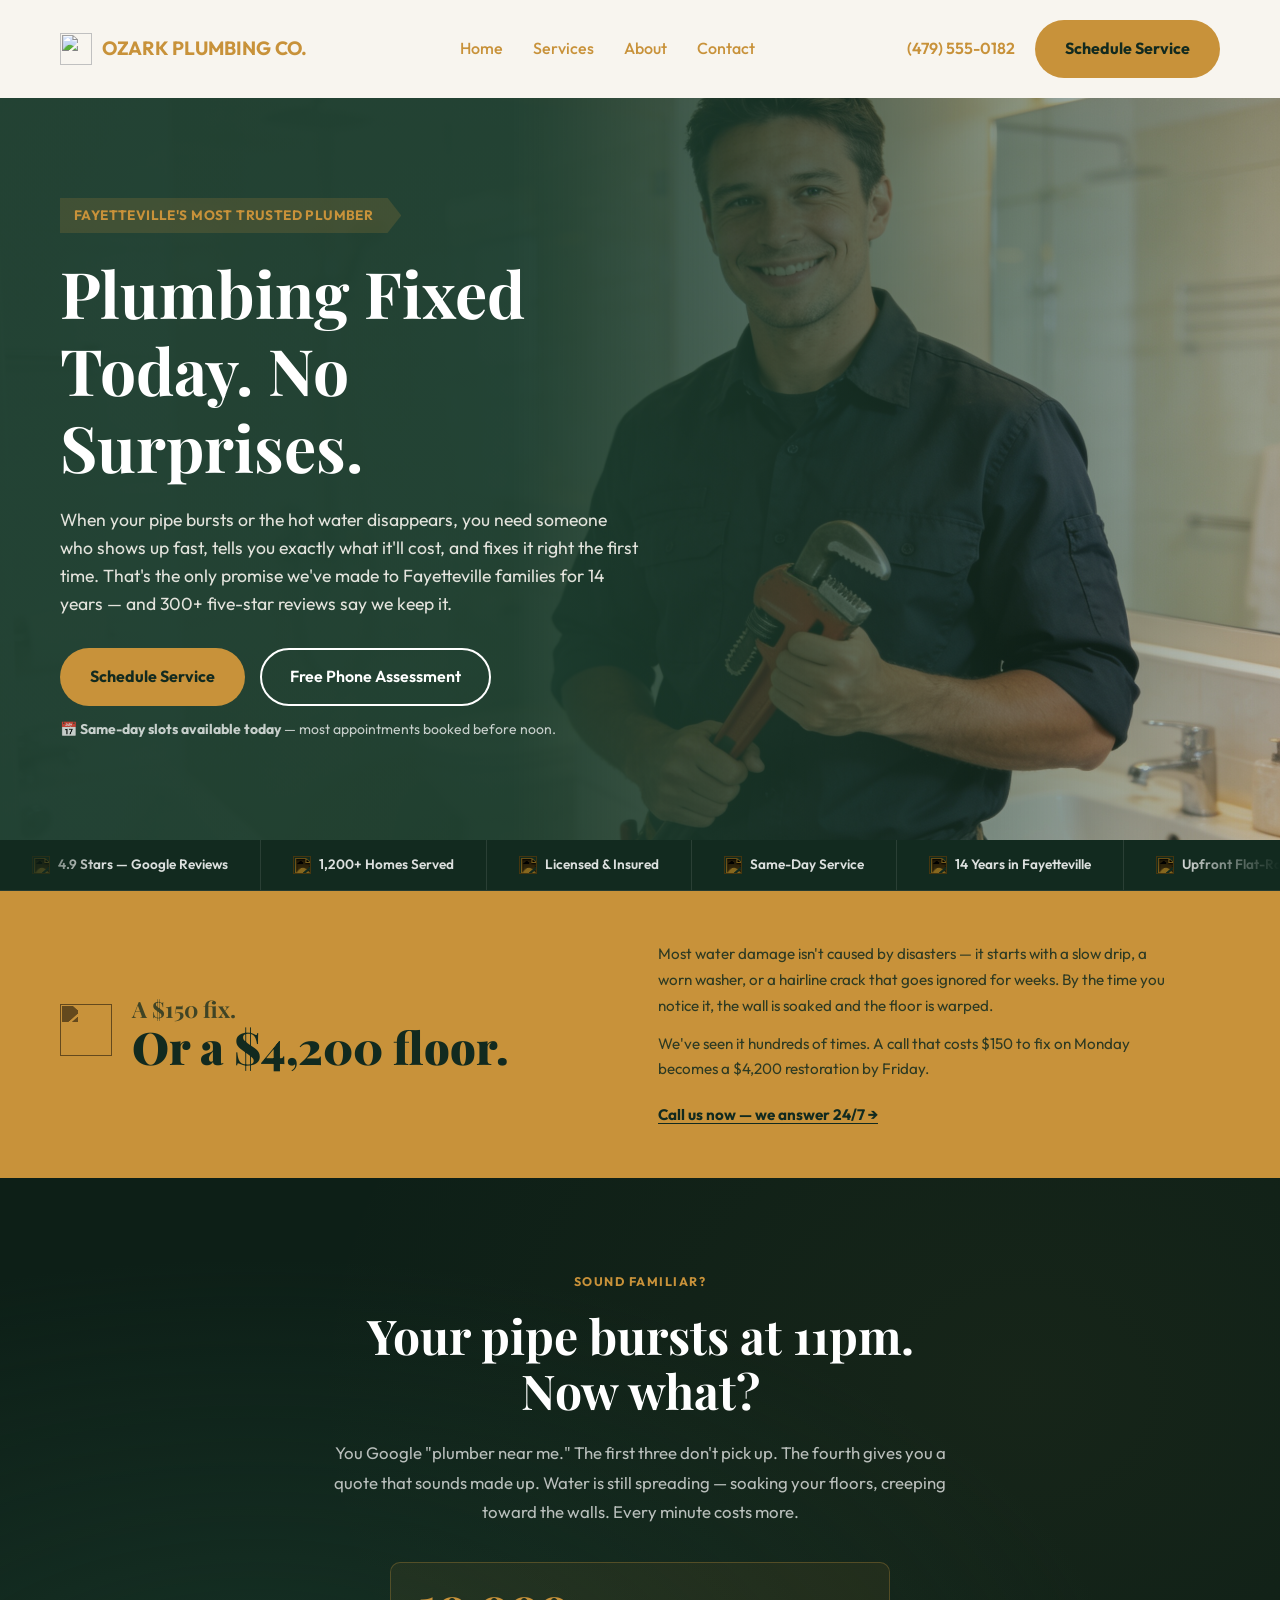
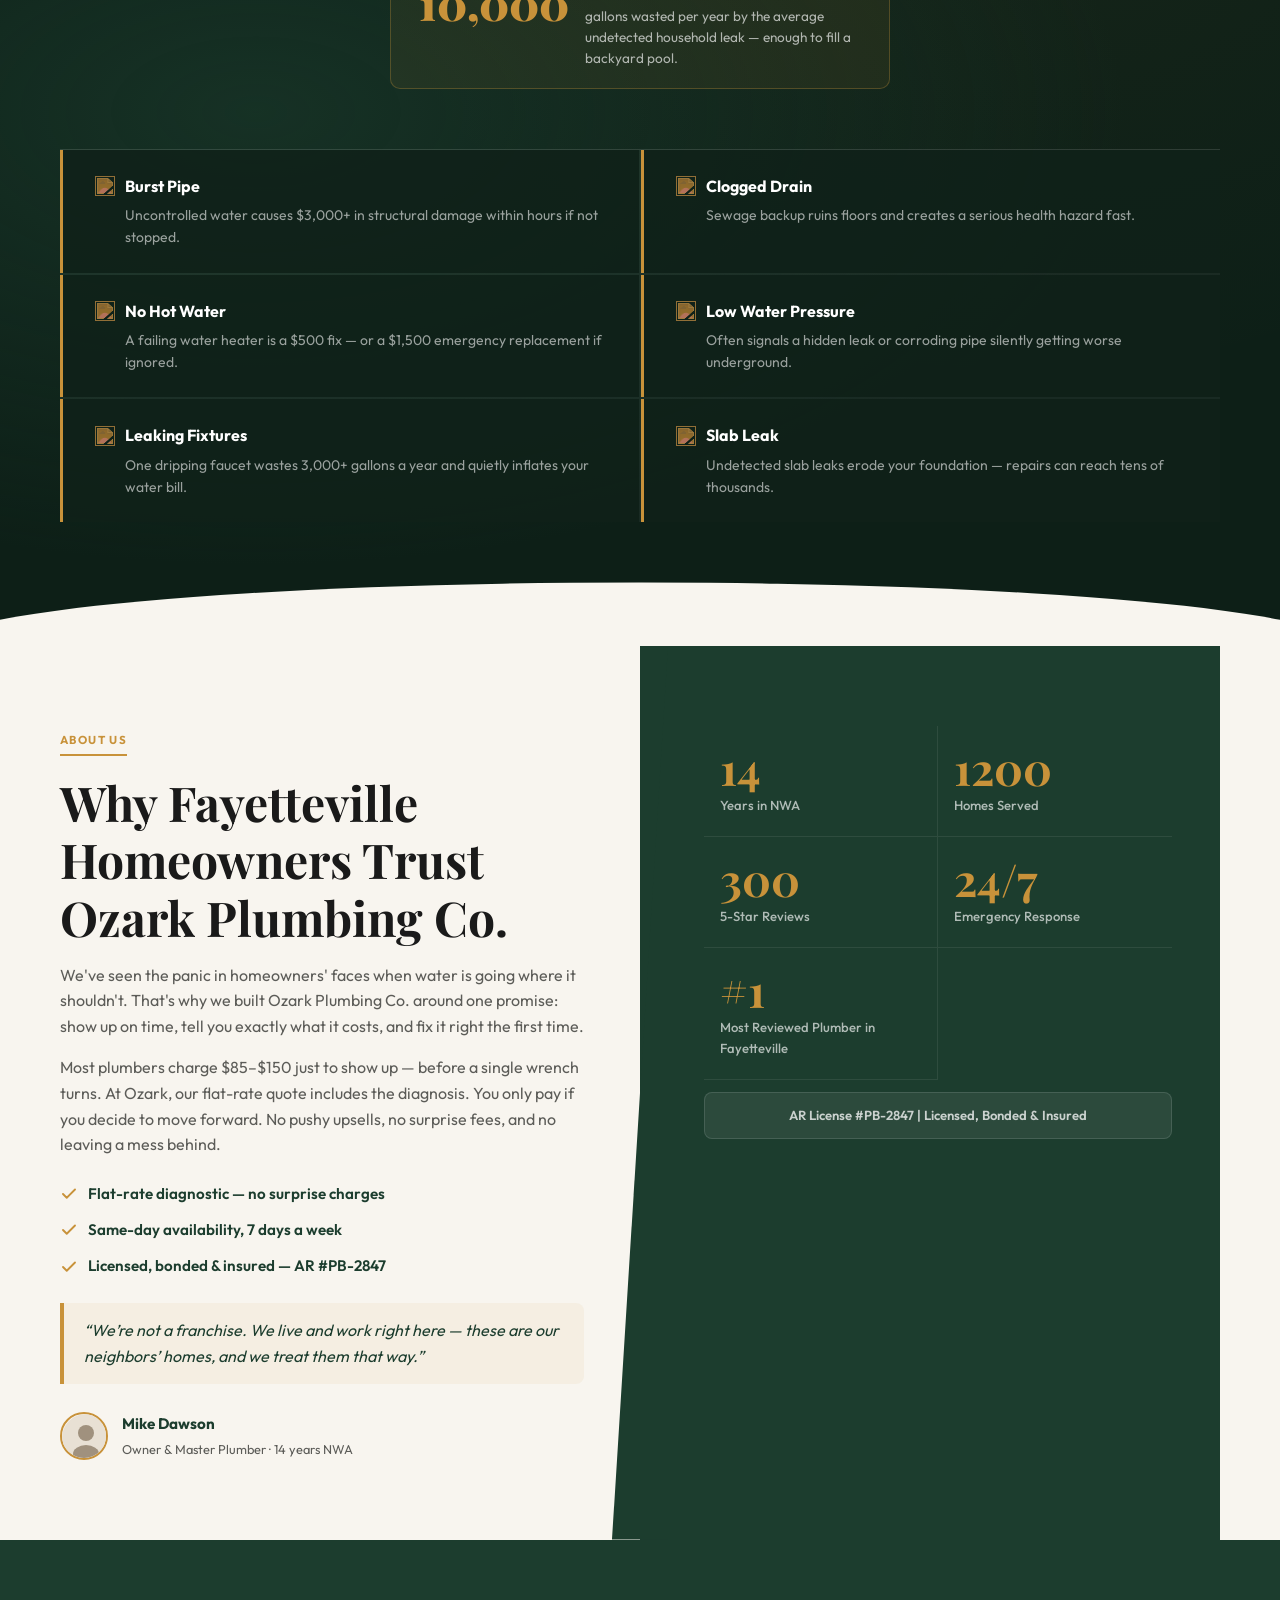
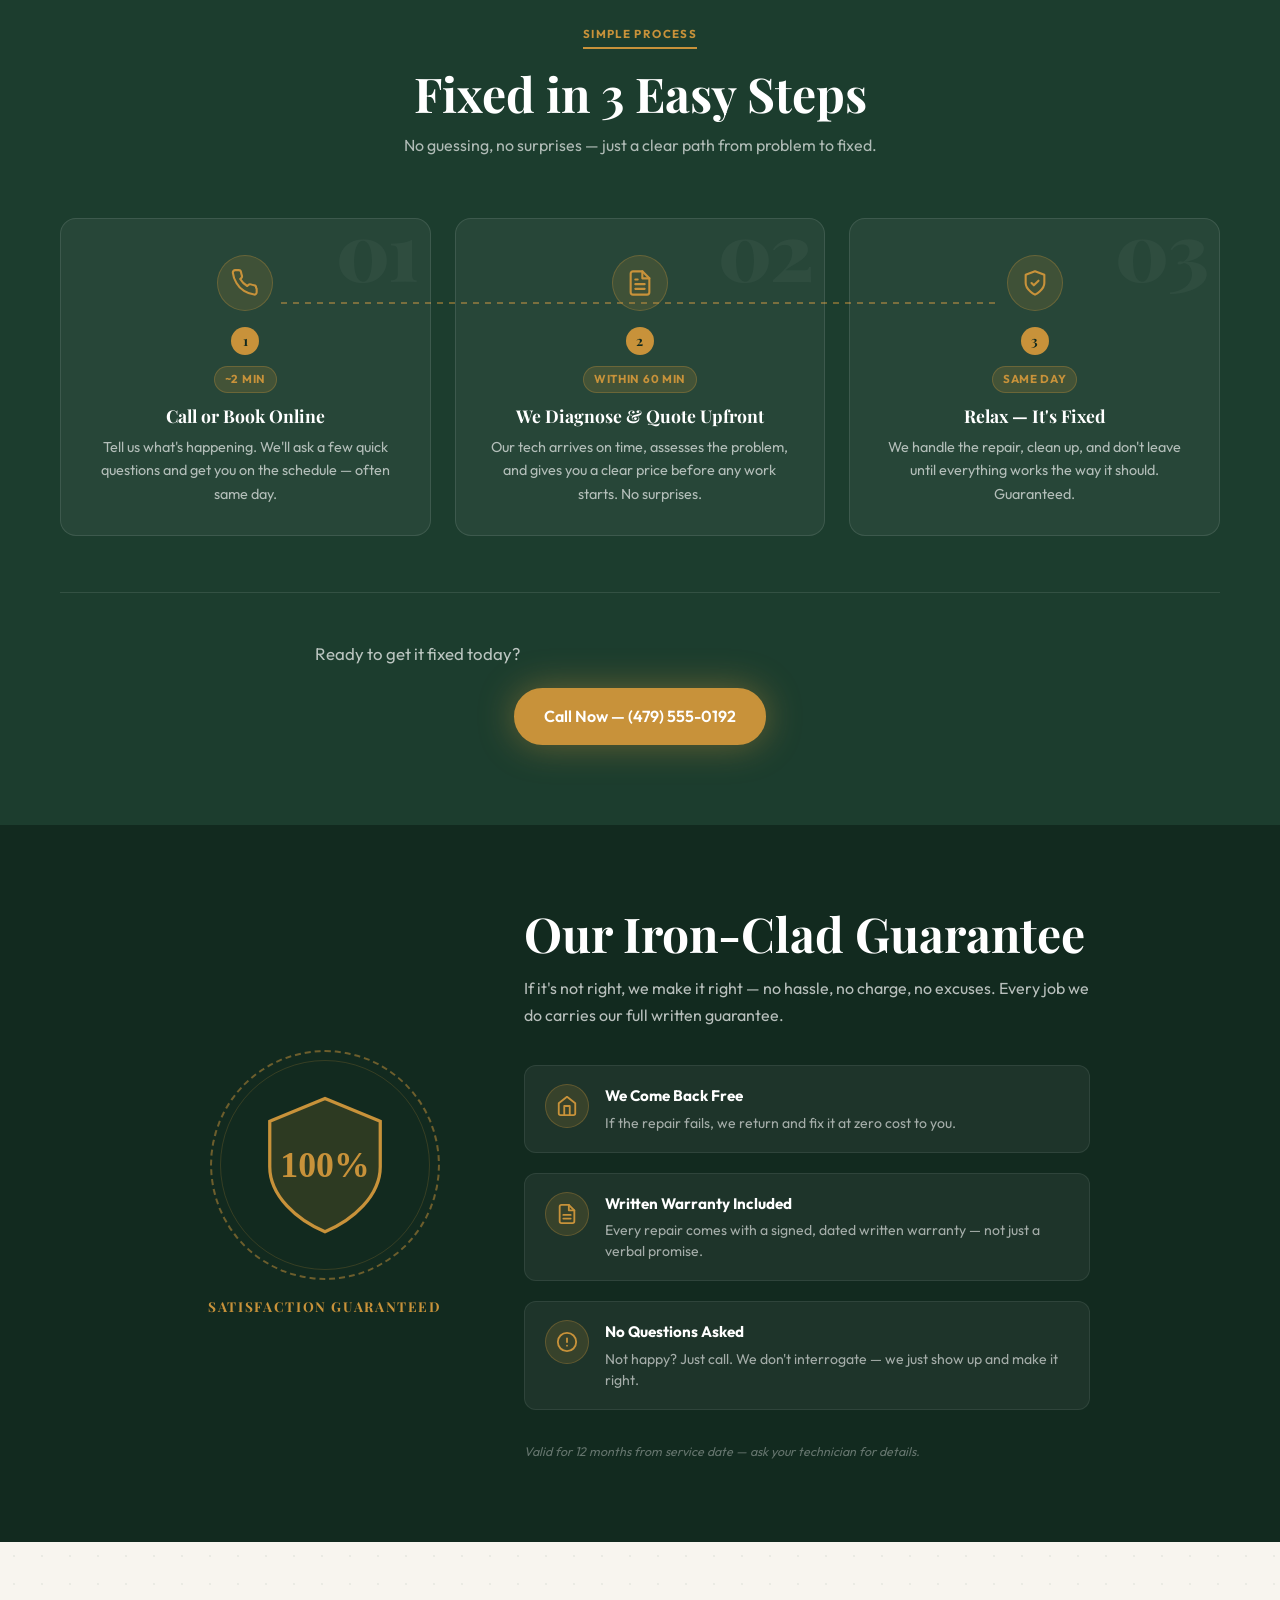
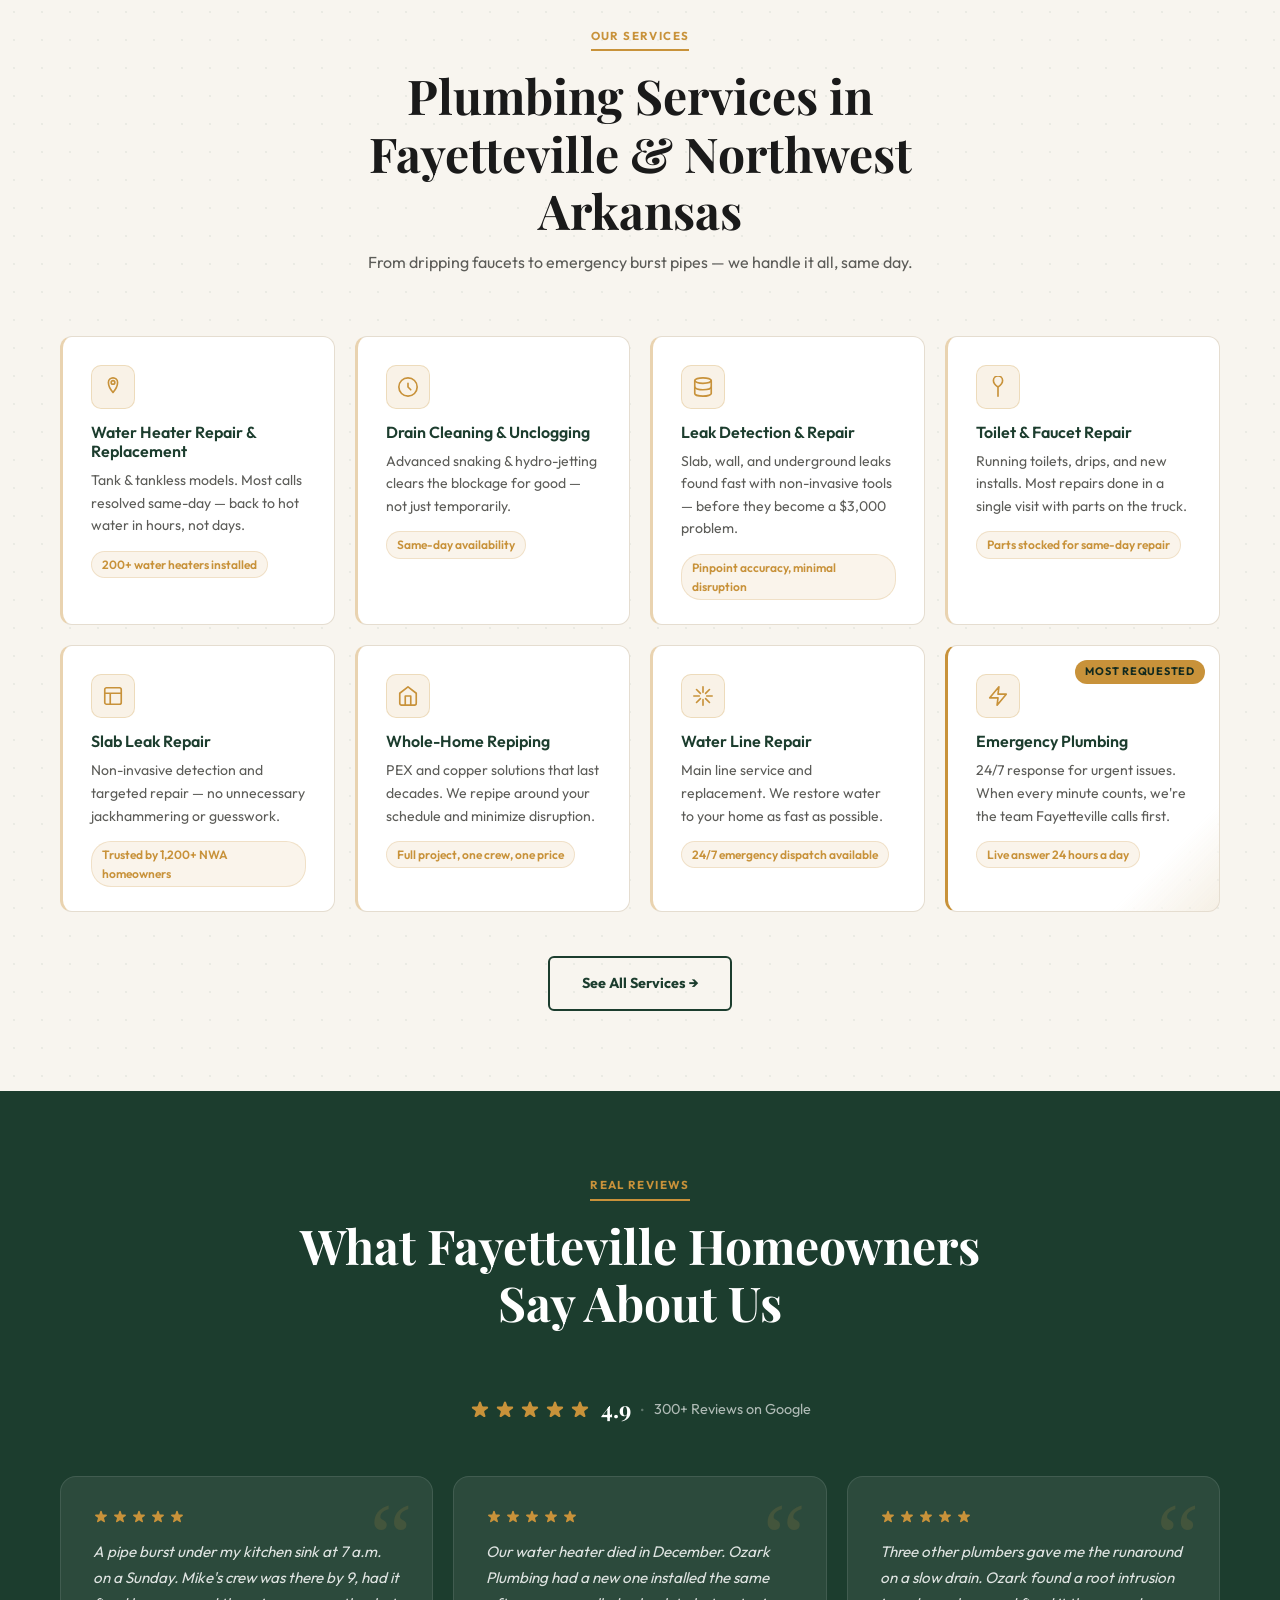
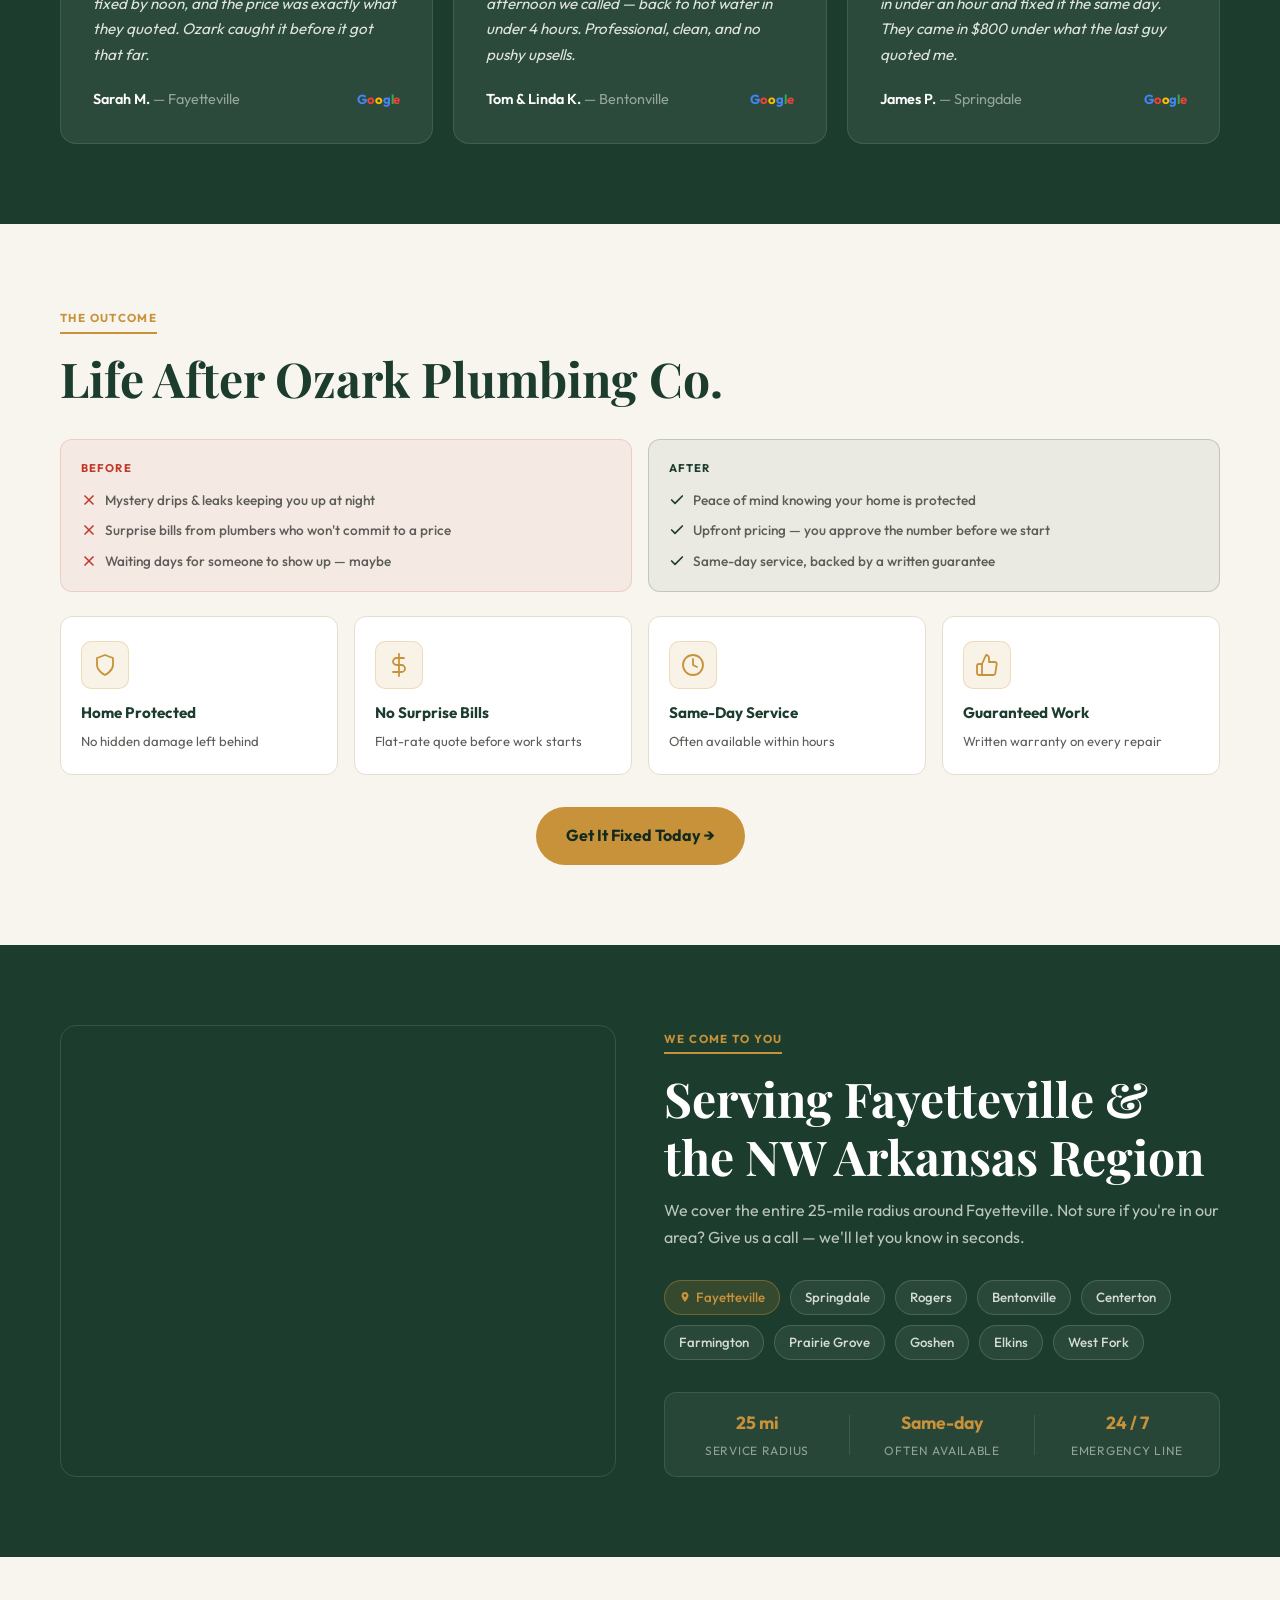
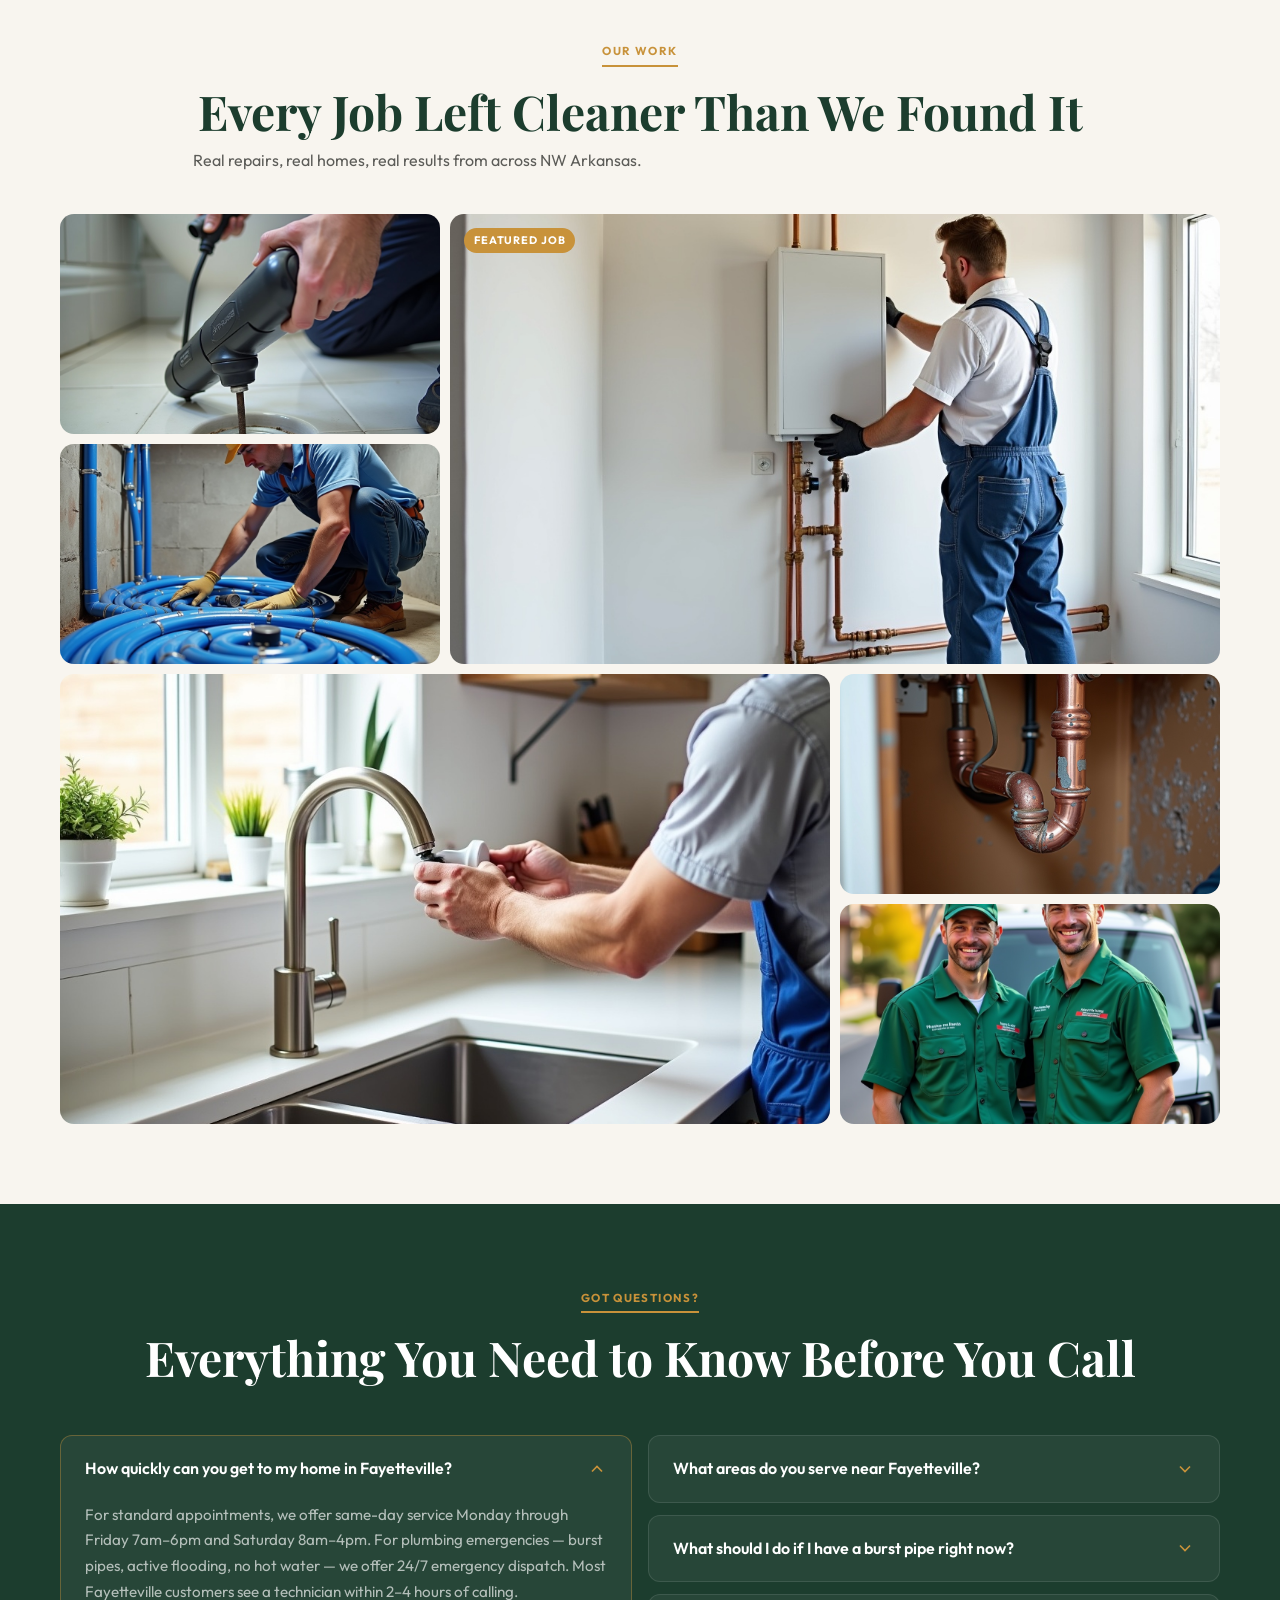
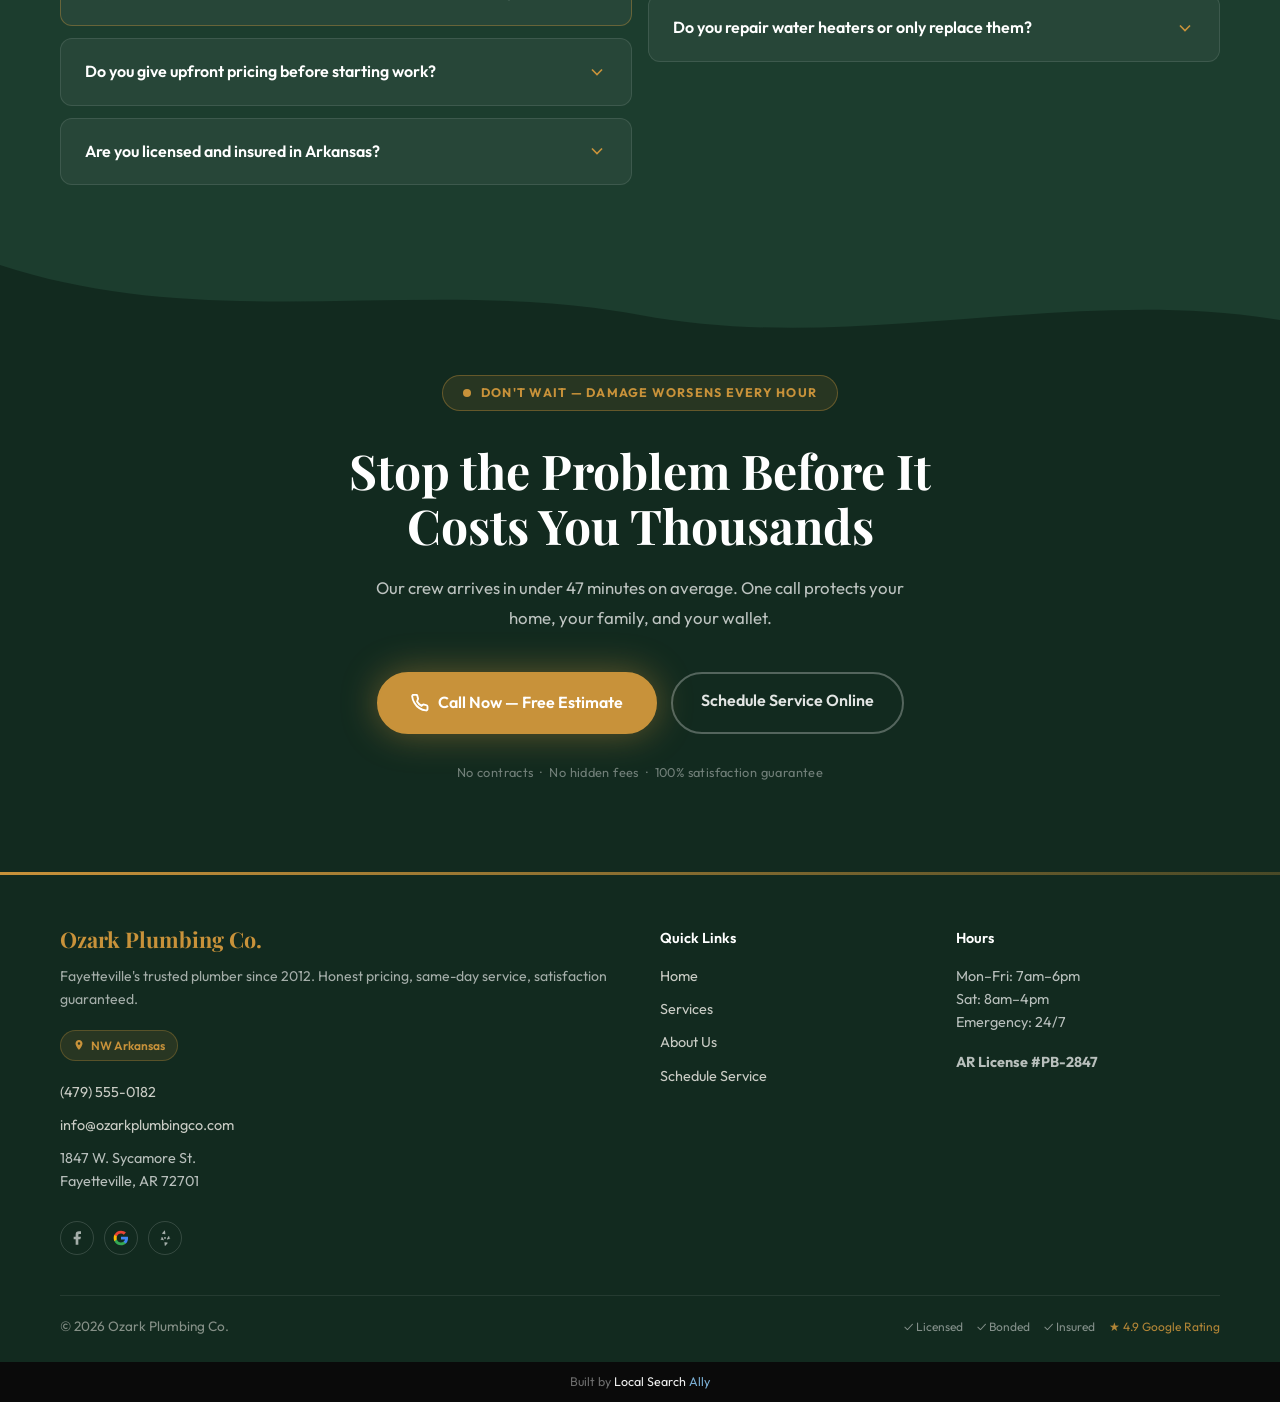
==== commit 31544880: "Rewrite hero headline: outcome-focused, StoryBrand-aligned, 6 words" ====
--- a/index.html
+++ b/index.html
@@ -189,9 +189,7 @@
             <span class="hero__eyebrow"
               >Fayetteville's Most Trusted Plumber</span
             >
-            <h1 class="hero__headline">
-              Plumber in Fayetteville, AR — Fast, Honest, Same-Day Service
-            </h1>
+            <h1 class="hero__headline">Plumbing Fixed Today. No Surprises.</h1>
             <p class="hero__subheadline">
               When your pipe bursts or the hot water disappears, you need
               someone who shows up fast, tells you exactly what it'll cost, and
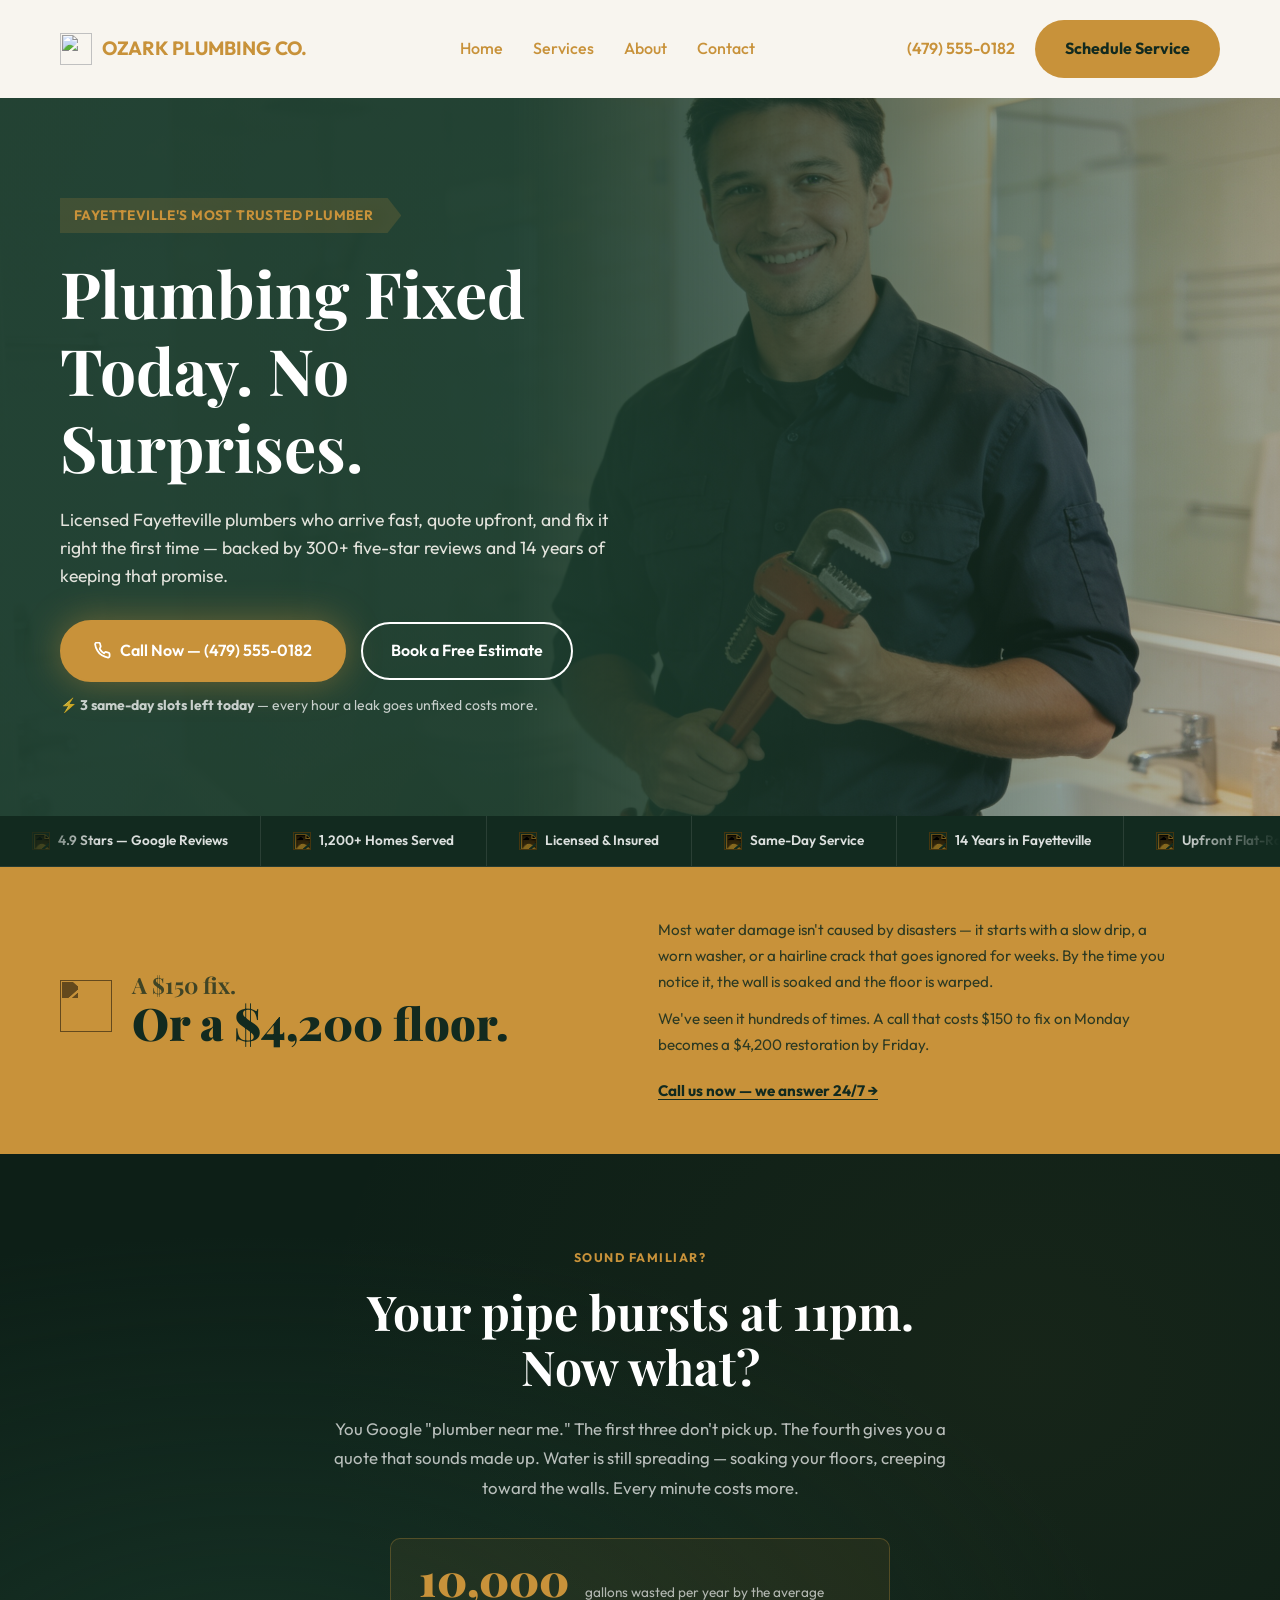
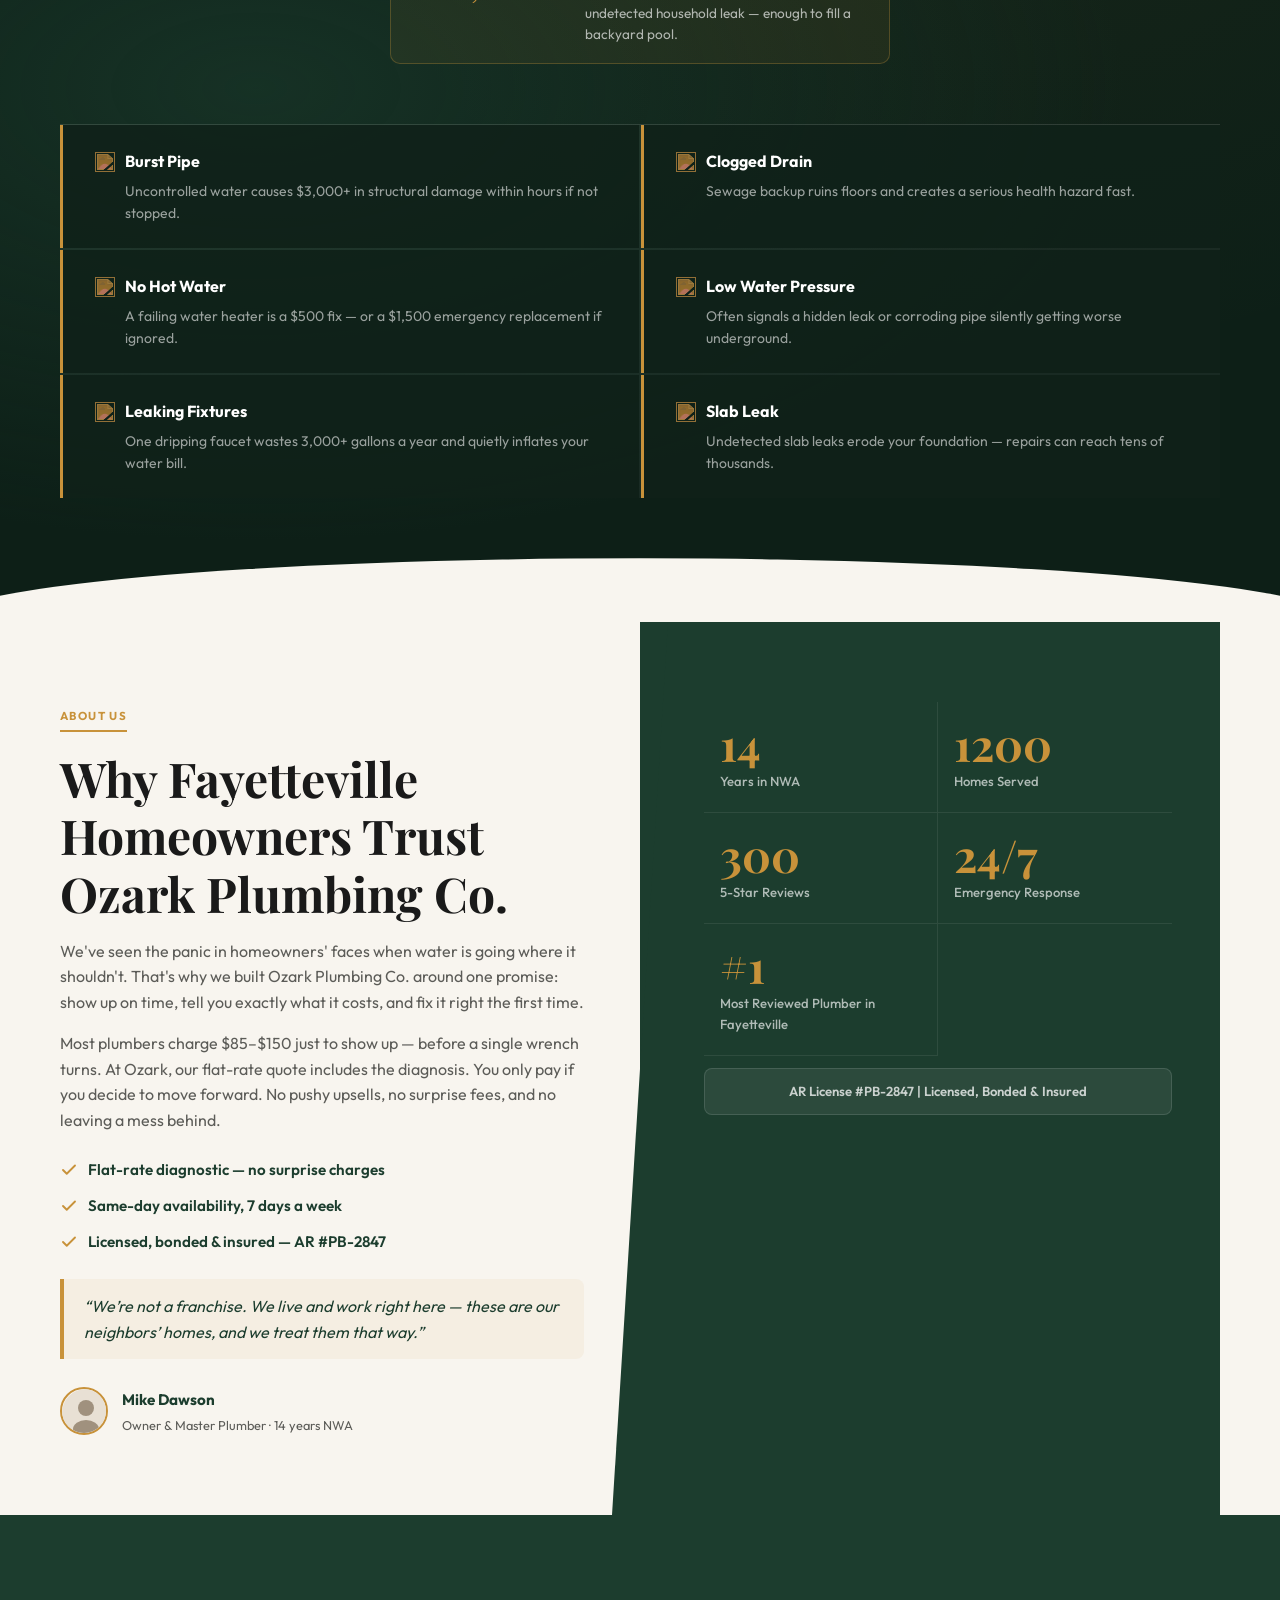
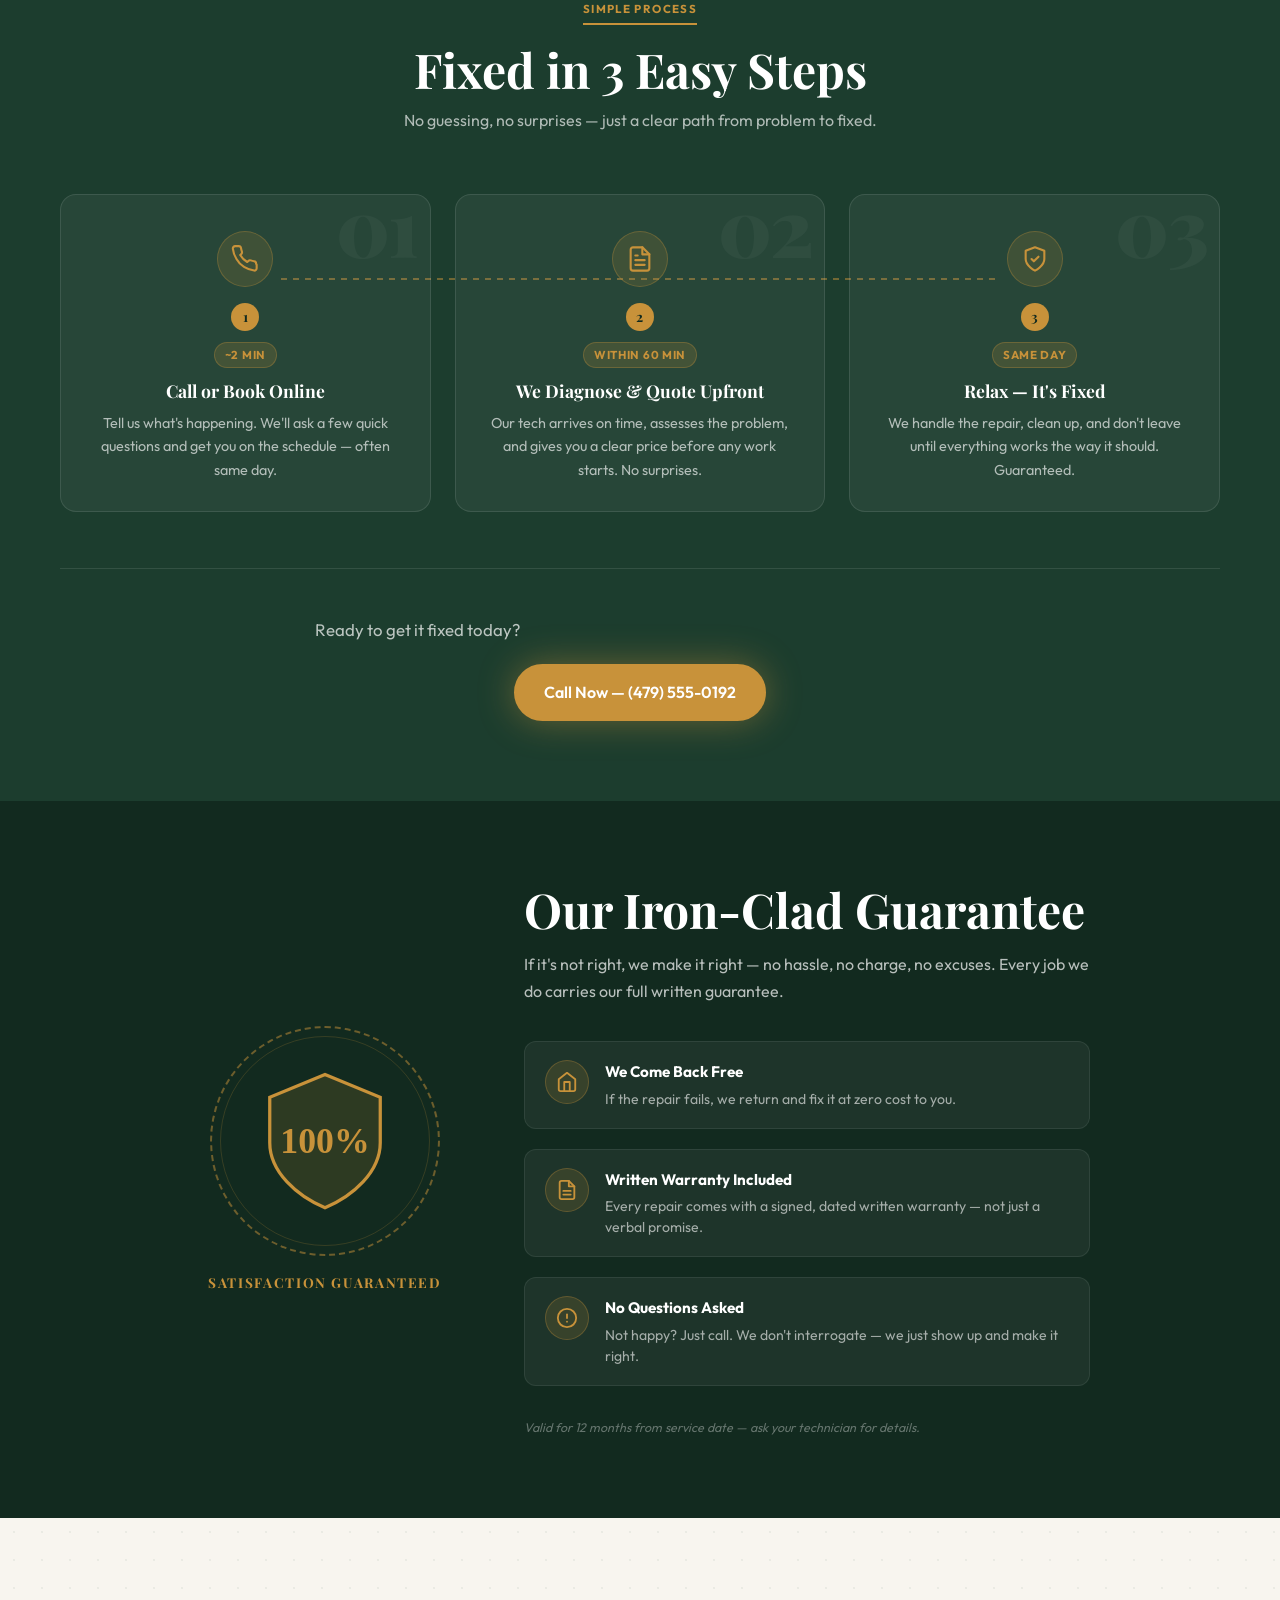
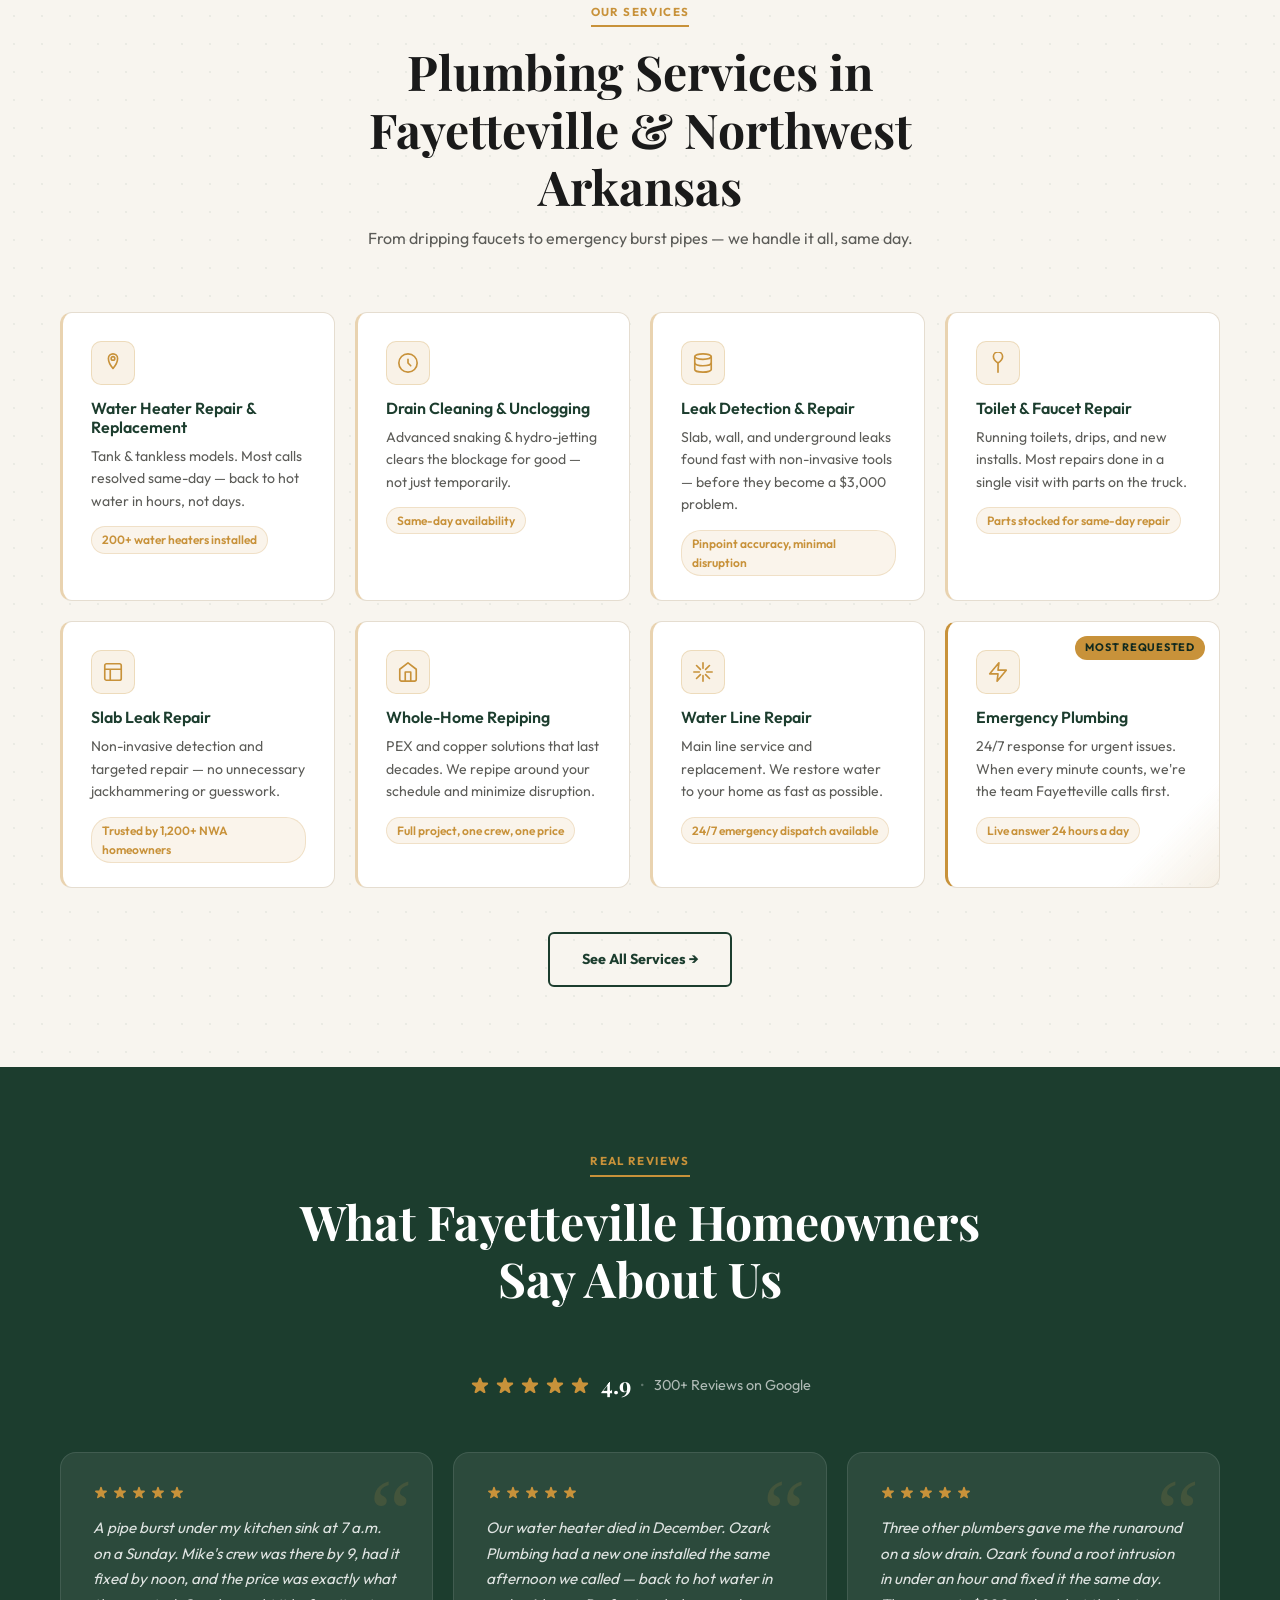
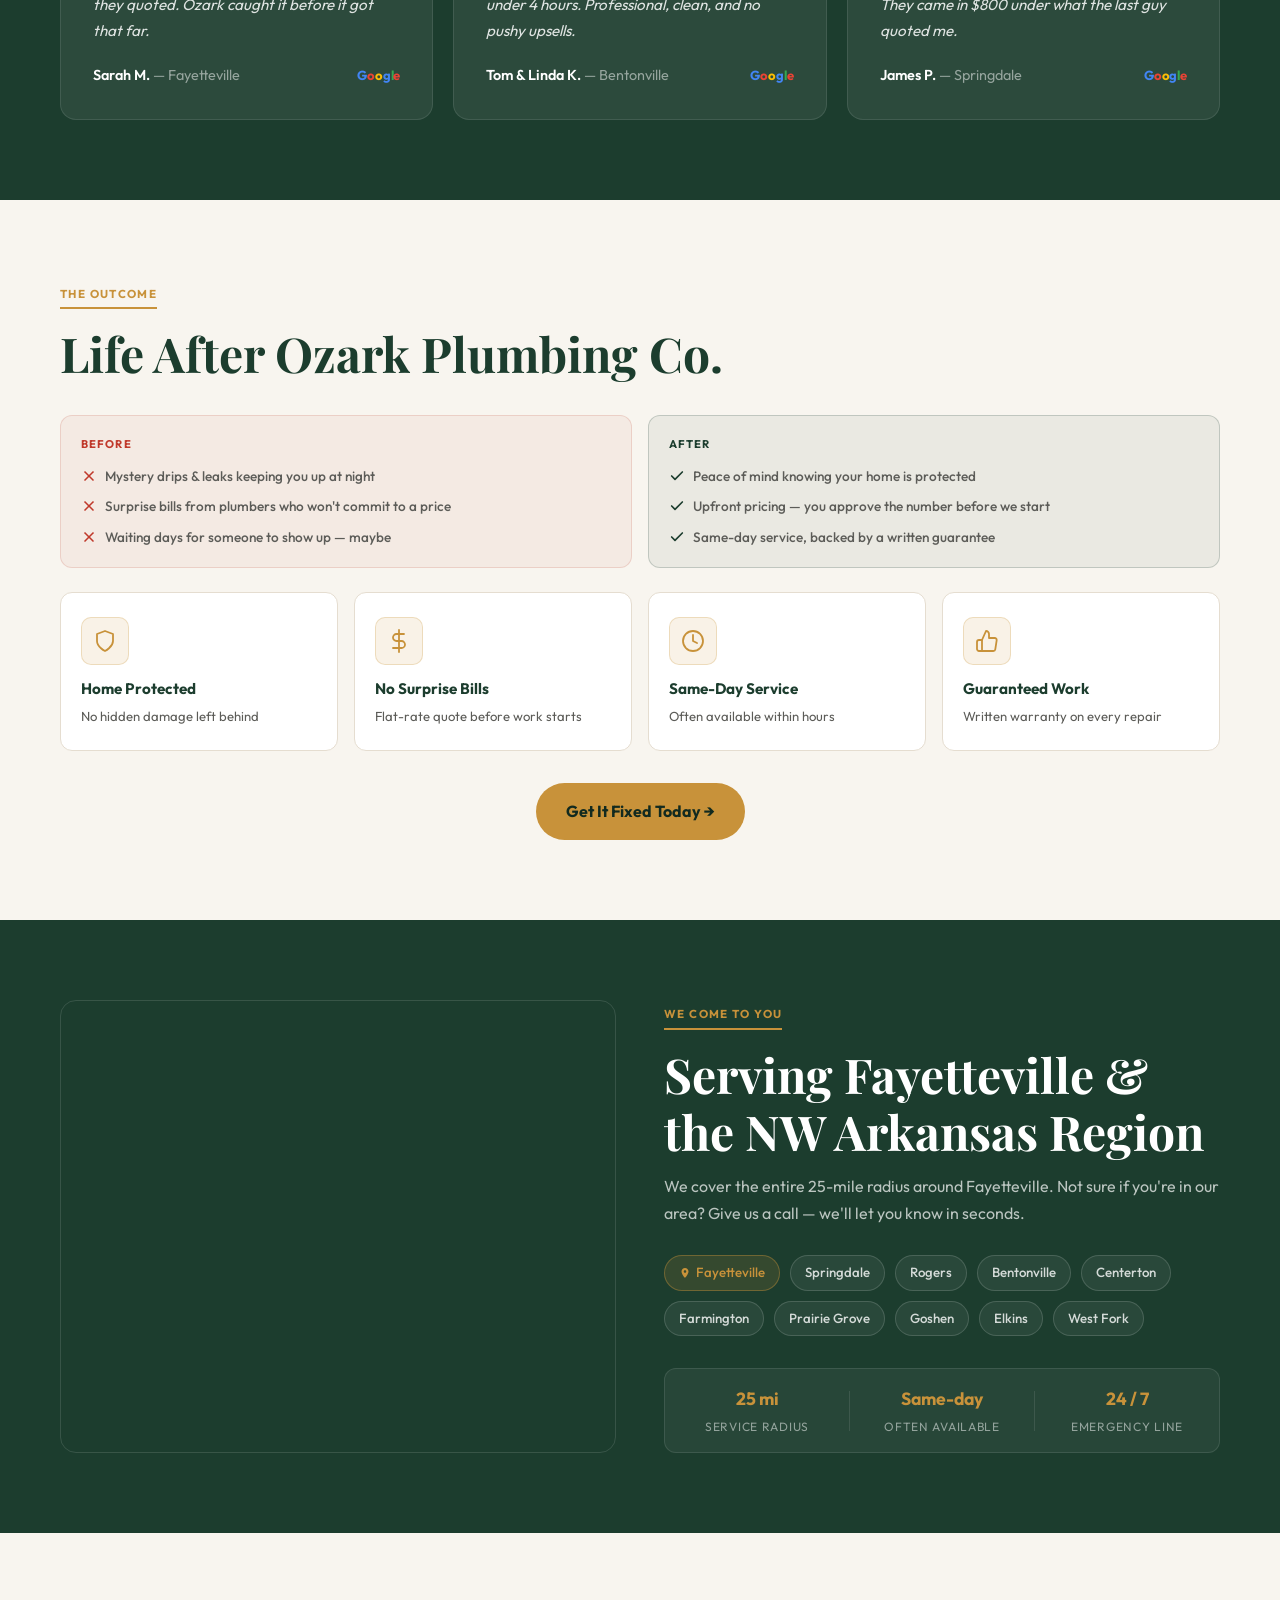
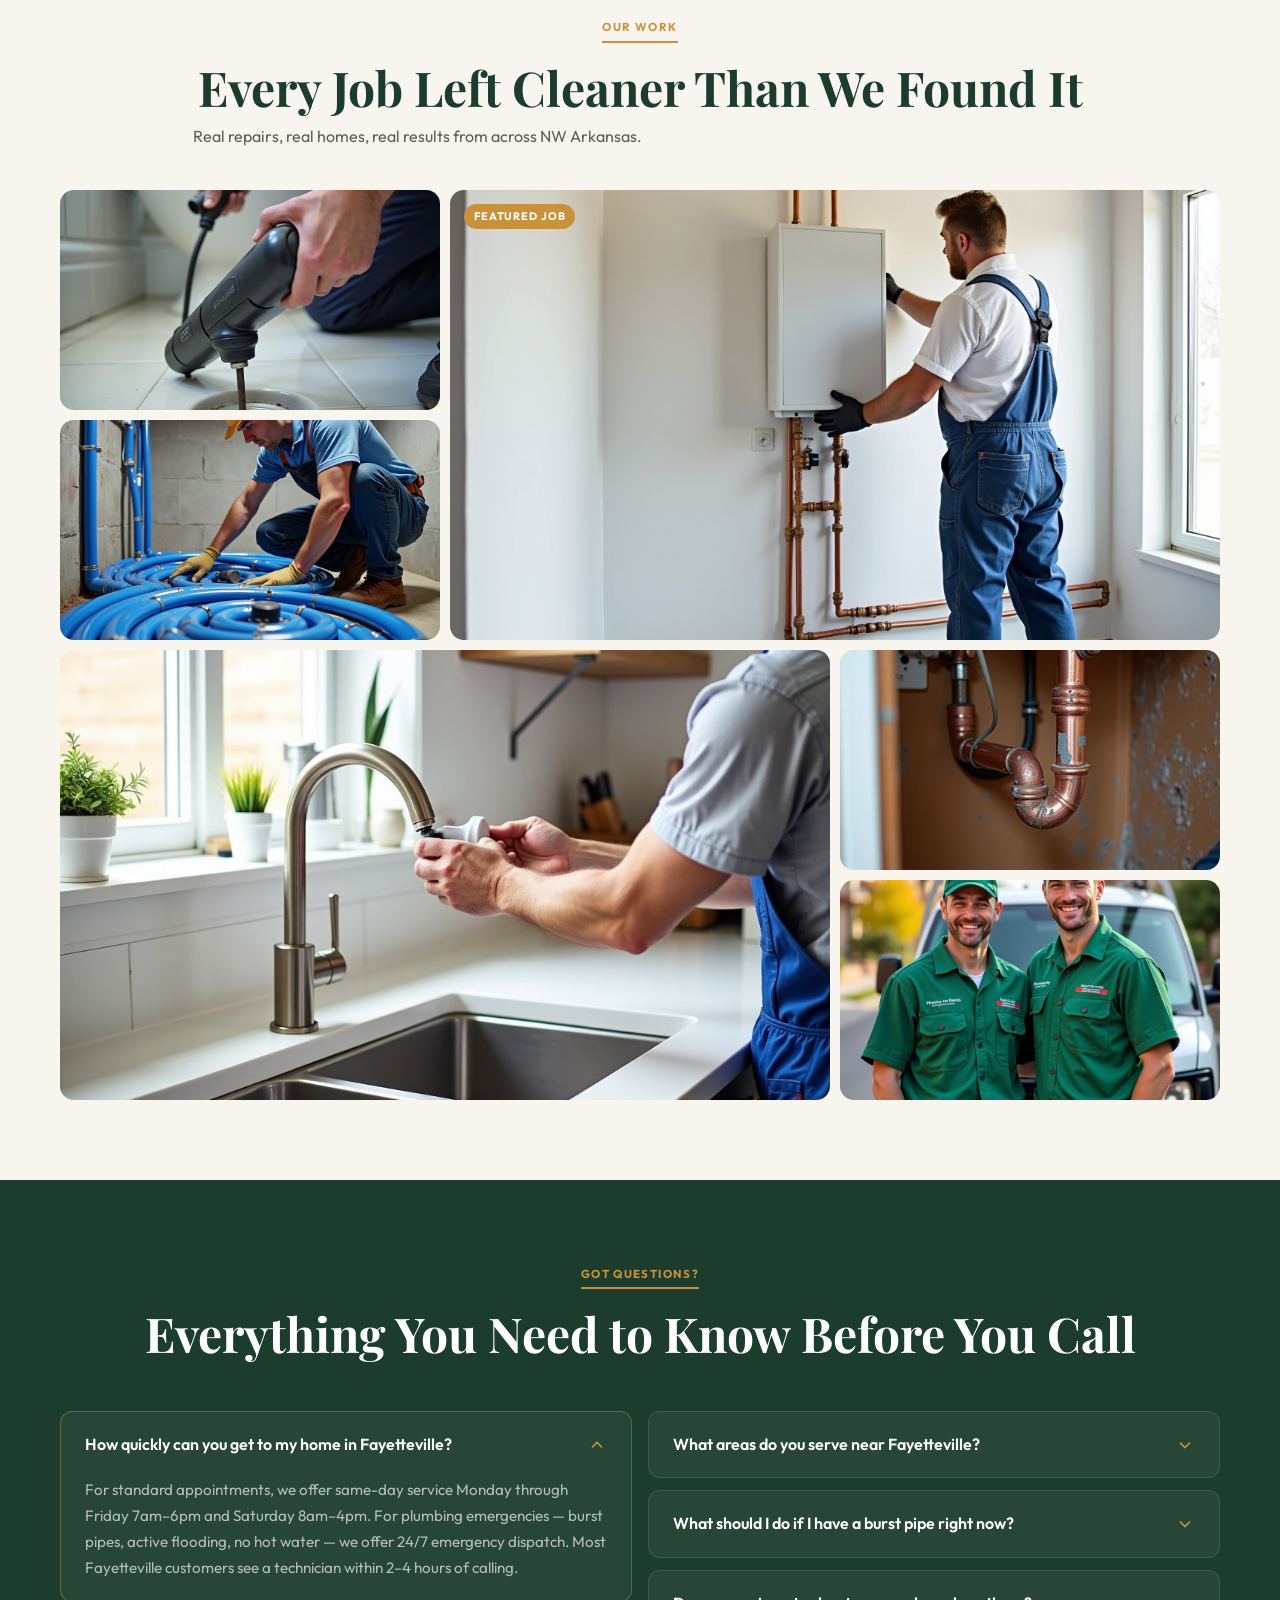
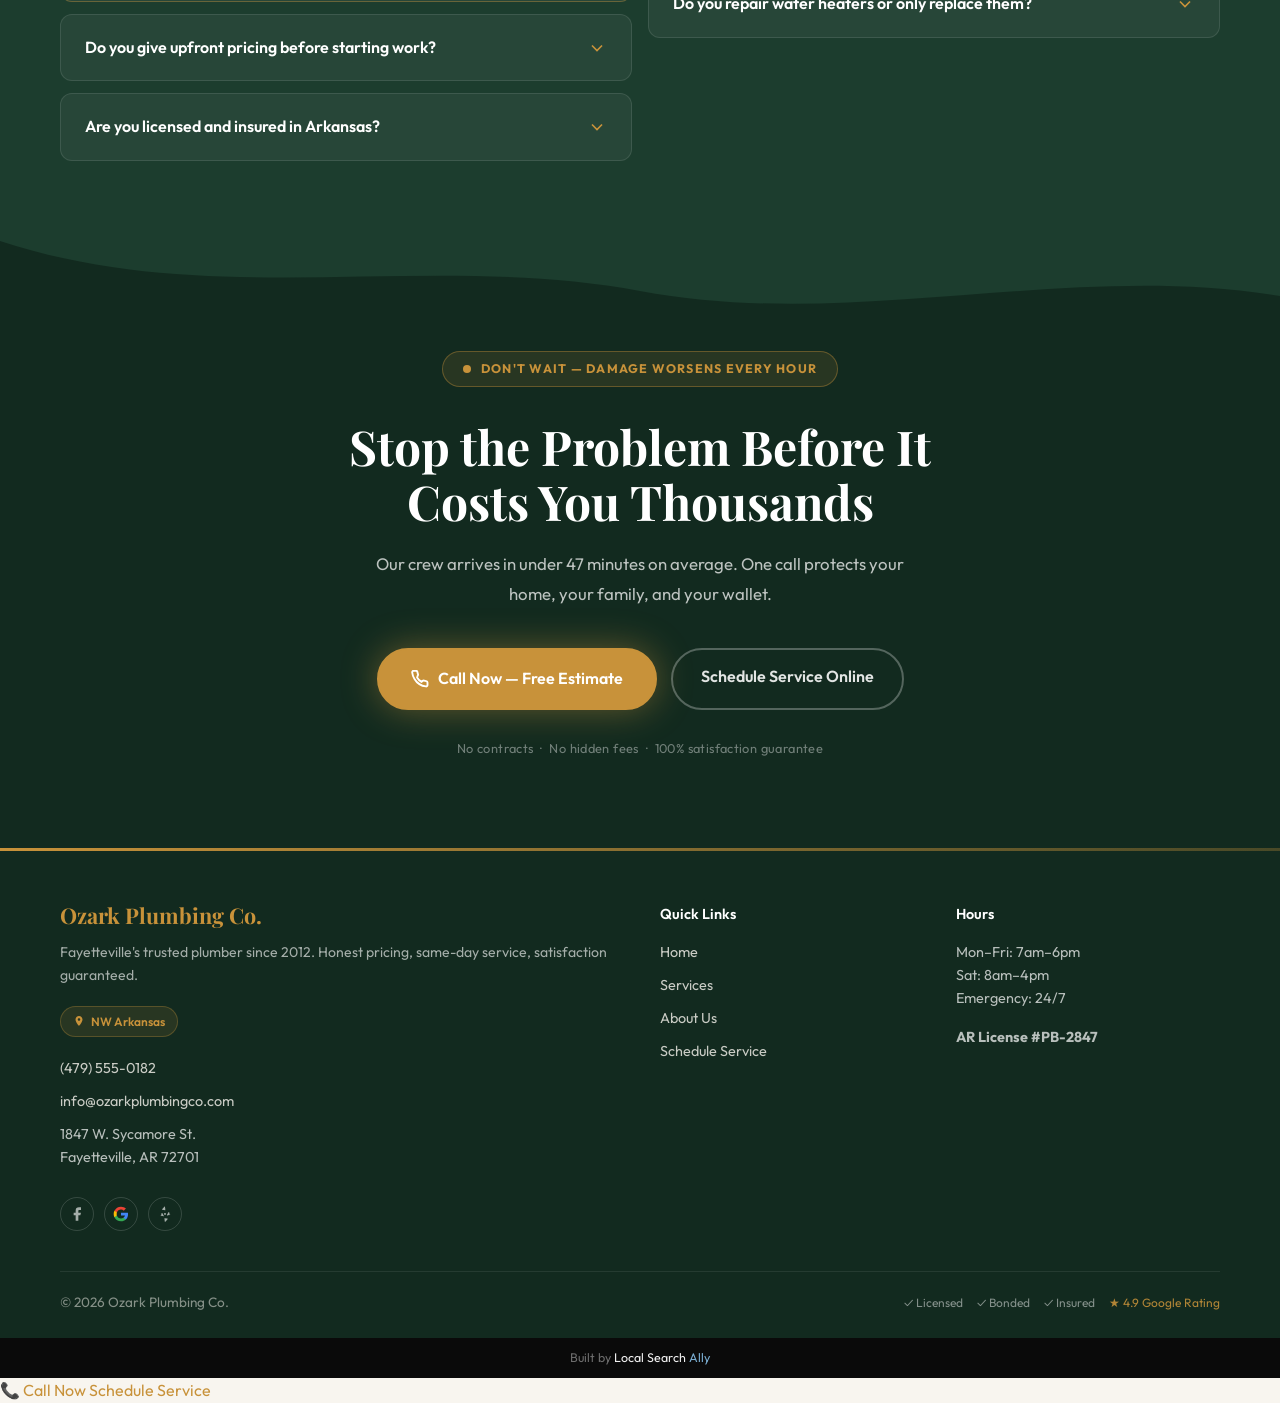
==== commit a2367b90: "Hero copy audit: phone CTA primary, cut subheadline to 22w, loss-framed urgency, fix secondary CTA l" ====
--- a/index.html
+++ b/index.html
@@ -191,23 +191,37 @@
             >
             <h1 class="hero__headline">Plumbing Fixed Today. No Surprises.</h1>
             <p class="hero__subheadline">
-              When your pipe bursts or the hot water disappears, you need
-              someone who shows up fast, tells you exactly what it'll cost, and
-              fixes it right the first time. That's the only promise we've made
-              to Fayetteville families for 14 years — and 300+ five-star reviews
-              say we keep it.
+              Licensed Fayetteville plumbers who arrive fast, quote upfront, and
+              fix it right the first time — backed by 300+ five-star reviews and
+              14 years of keeping that promise.
             </p>
             <div class="hero__cta-group">
-              <a href="contact.html" class="btn btn--primary"
-                >Schedule Service</a
+              <a href="tel:+14795550182" class="btn btn--accent btn--lg">
+                <svg
+                  xmlns="http://www.w3.org/2000/svg"
+                  width="17"
+                  height="17"
+                  viewBox="0 0 24 24"
+                  fill="none"
+                  stroke="currentColor"
+                  stroke-width="2.5"
+                  stroke-linecap="round"
+                  stroke-linejoin="round"
+                  aria-hidden="true"
+                >
+                  <path
+                    d="M22 16.92v3a2 2 0 0 1-2.18 2 19.79 19.79 0 0 1-8.63-3.07A19.5 19.5 0 0 1 4.69 12 19.79 19.79 0 0 1 1.63 3.44 2 2 0 0 1 3.6 1h3a2 2 0 0 1 2 1.72 12.84 12.84 0 0 0 .7 2.81 2 2 0 0 1-.45 2.11L8.09 9.91a16 16 0 0 0 6 6l1.27-1.27a2 2 0 0 1 2.11-.45 12.84 12.84 0 0 0 2.81.7A2 2 0 0 1 22 16.92z"
+                  />
+                </svg>
+                Call Now — (479) 555-0182
+              </a>
+              <a href="contact.html" class="btn btn--secondary"
+                >Book a Free Estimate</a
               >
-              <a href="tel:+14795550182" class="btn btn--secondary"
-                >Free Phone Assessment</a
-              >
             </div>
             <p class="hero__availability">
-              📅 <strong>Same-day slots available today</strong> — most
-              appointments booked before noon.
+              ⚡ <strong>3 same-day slots left today</strong> — every hour a
+              leak goes unfixed costs more.
             </p>
           </div>
         </div>
--- a/css/styles.css
+++ b/css/styles.css
@@ -1687,6 +1687,168 @@
   opacity: 0.2;
 }
 /* ==============================
+   INNER PAGE HERO
+   ============================== */
+.section-page-hero {
+  background-color: var(--primary);
+  padding: 100px 0 80px;
+  position: relative;
+  text-align: center;
+  overflow: hidden;
+}
+.section-page-hero::before {
+  content: "";
+  position: absolute;
+  inset: 0;
+  background: radial-gradient(
+    ellipse 80% 60% at 50% 0%,
+    rgba(200, 146, 58, 0.08) 0%,
+    transparent 70%
+  );
+  pointer-events: none;
+}
+.page-hero__inner {
+  position: relative;
+  z-index: 1;
+}
+.page-hero__eyebrow {
+  display: inline-block;
+  font-size: 0.72rem;
+  font-weight: 700;
+  letter-spacing: 0.14em;
+  text-transform: uppercase;
+  color: var(--accent);
+  border-bottom: 2px solid var(--accent);
+  padding-bottom: 4px;
+  margin-bottom: 20px;
+}
+.page-hero__headline {
+  font-family: var(--font-display);
+  font-size: clamp(2.2rem, 5vw, 3.6rem);
+  font-weight: 900;
+  color: #fff;
+  line-height: 1.1;
+  margin-bottom: 20px;
+  max-width: 18ch;
+  margin-left: auto;
+  margin-right: auto;
+}
+.page-hero__sub {
+  color: rgba(255, 255, 255, 0.7);
+  font-size: 1.05rem;
+  line-height: 1.7;
+  max-width: 52ch;
+  margin: 0 auto 36px;
+}
+.page-hero__cta {
+  display: flex;
+  flex-wrap: wrap;
+  gap: 14px;
+  justify-content: center;
+}
+.btn--outline-light {
+  display: inline-flex;
+  align-items: center;
+  padding: 14px 28px;
+  border: 2px solid rgba(255, 255, 255, 0.3);
+  color: rgba(255, 255, 255, 0.88);
+  border-radius: 6px;
+  font-weight: 700;
+  font-size: 0.9rem;
+  text-decoration: none;
+  transition:
+    border-color 0.2s ease,
+    color 0.2s ease;
+}
+.btn--outline-light:hover {
+  border-color: rgba(255, 255, 255, 0.7);
+  color: #fff;
+}
+/* ==============================
+   SERVICES PAGE — GROUPED SECTIONS
+   ============================== */
+.section-services-group {
+  padding: 80px 0;
+  background-color: var(--bg);
+}
+.section-services-group--alt {
+  background-color: var(--bg-alt);
+}
+.svc-group-header {
+  text-align: center;
+  margin-bottom: 44px;
+}
+.svc-group-eyebrow {
+  display: inline-flex;
+  align-items: center;
+  gap: 7px;
+  font-size: 0.72rem;
+  font-weight: 700;
+  letter-spacing: 0.12em;
+  text-transform: uppercase;
+  color: var(--accent);
+  border-bottom: 2px solid var(--accent);
+  padding-bottom: 4px;
+  margin-bottom: 16px;
+}
+.svc-group-eyebrow--urgent {
+  color: #c0392b;
+  border-bottom-color: #c0392b;
+}
+.svc-group-header h2 {
+  color: var(--primary);
+  margin-bottom: 10px;
+}
+.svc-group-header p {
+  color: var(--text-muted);
+  max-width: 52ch;
+  margin: 0 auto;
+}
+.services-grid--3 {
+  grid-template-columns: repeat(3, 1fr);
+}
+.services-grid--4 {
+  grid-template-columns: repeat(4, 1fr);
+}
+/* ==============================
+   SERVICES TRUST STRIP
+   ============================== */
+.section-svc-trust {
+  background-color: var(--primary);
+  padding: 60px 0;
+}
+.svc-trust-grid {
+  display: flex;
+  align-items: center;
+  justify-content: center;
+  gap: 0;
+  flex-wrap: wrap;
+}
+.svc-trust-item {
+  text-align: center;
+  padding: 24px 40px;
+}
+.svc-trust-item__number {
+  font-family: var(--font-display);
+  font-size: 2.2rem;
+  font-weight: 900;
+  color: var(--accent);
+  line-height: 1;
+  margin-bottom: 6px;
+}
+.svc-trust-item__label {
+  font-size: 0.82rem;
+  color: rgba(255, 255, 255, 0.6);
+  font-weight: 500;
+  letter-spacing: 0.02em;
+}
+.svc-trust-divider {
+  width: 1px;
+  height: 48px;
+  background: rgba(255, 255, 255, 0.12);
+  flex-shrink: 0;
+}
+/* ==============================
    FAQ
    ============================== */
 .section-faq {
@@ -2300,6 +2462,12 @@
     grid-template-columns: repeat(2, 1fr);
   }
   .services-grid {
+    grid-template-columns: repeat(2, 1fr);
+  }
+  .services-grid--3 {
+    grid-template-columns: repeat(2, 1fr);
+  }
+  .services-grid--4 {
     grid-template-columns: repeat(2, 1fr);
   }
   .testimonials-grid {
@@ -2367,6 +2535,13 @@
   .services-grid {
     grid-template-columns: repeat(4, 1fr);
   }
+  .services-grid--3 {
+    grid-template-columns: repeat(3, 1fr);
+  }
+  .services-grid--4 {
+    grid-template-columns: repeat(4, 1fr);
+  }
+  }
   .success-outcomes {
     grid-template-columns: repeat(4, 1fr);
   }
